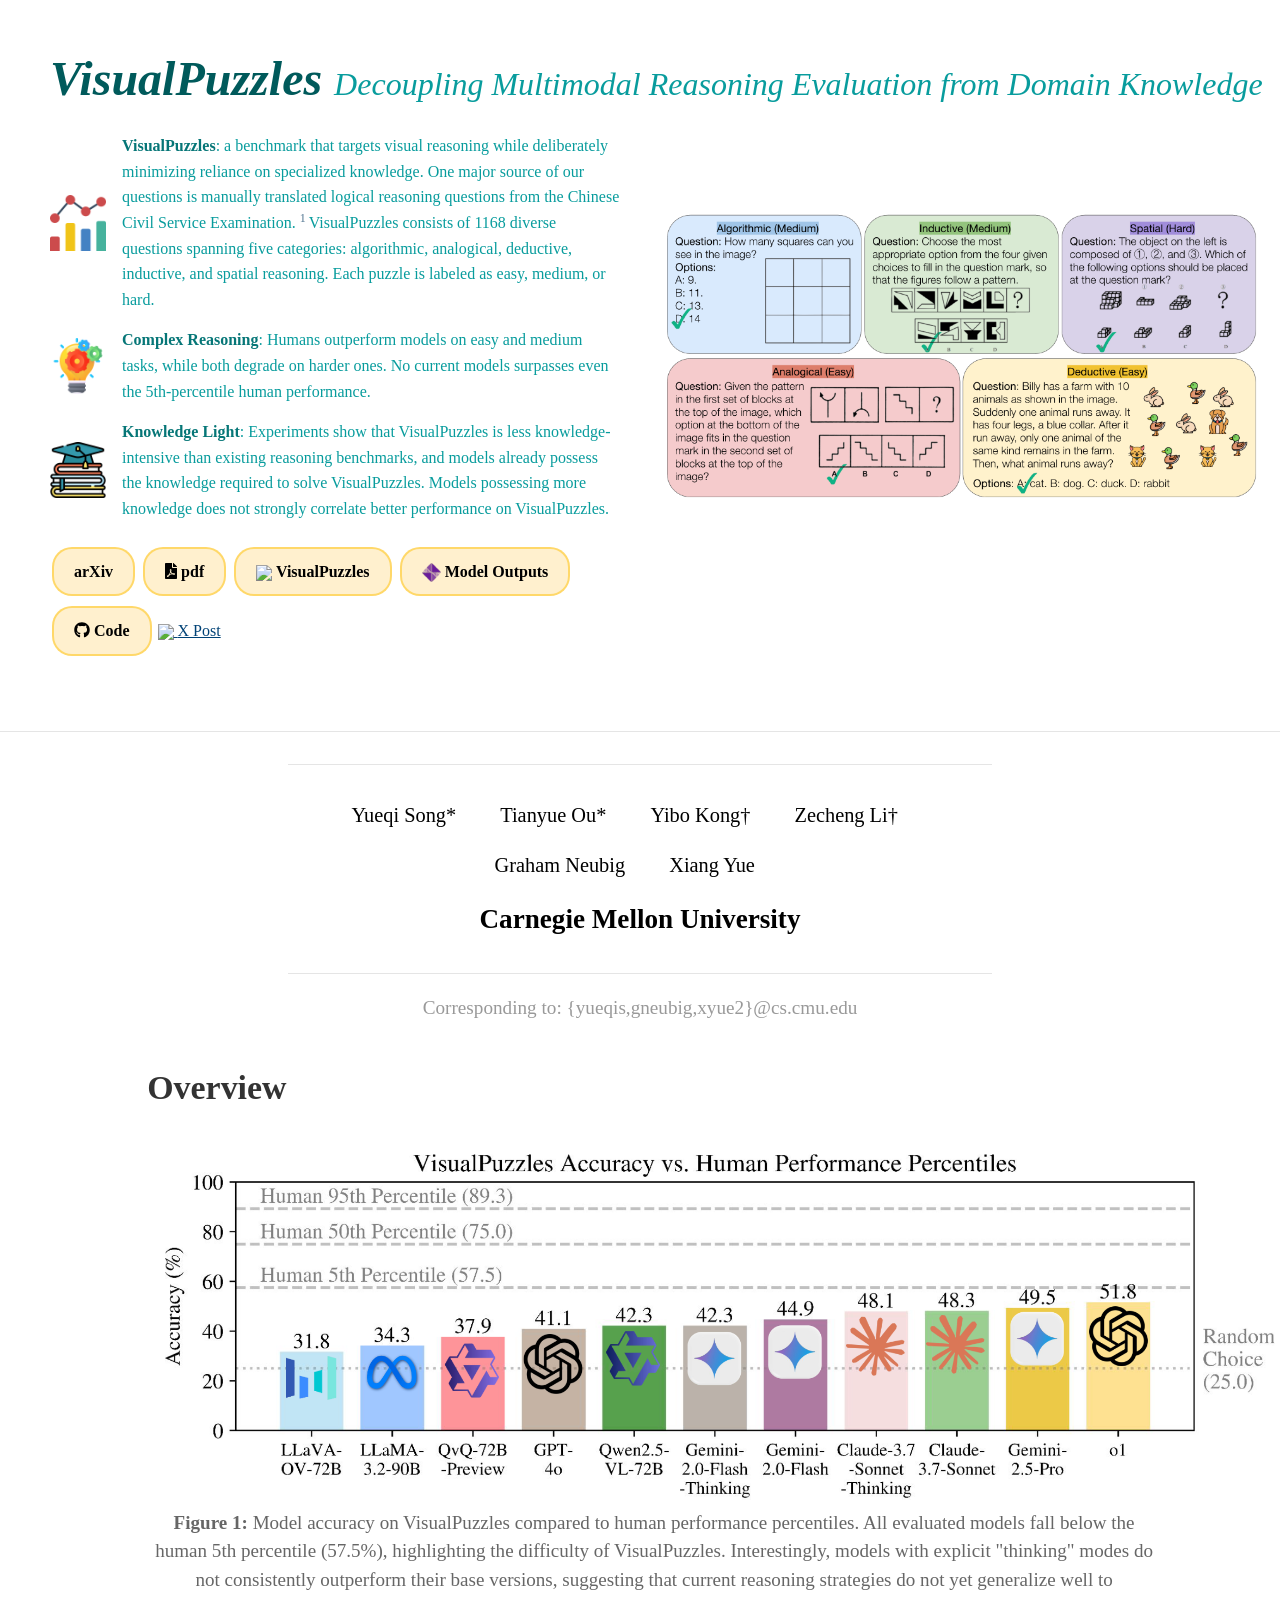
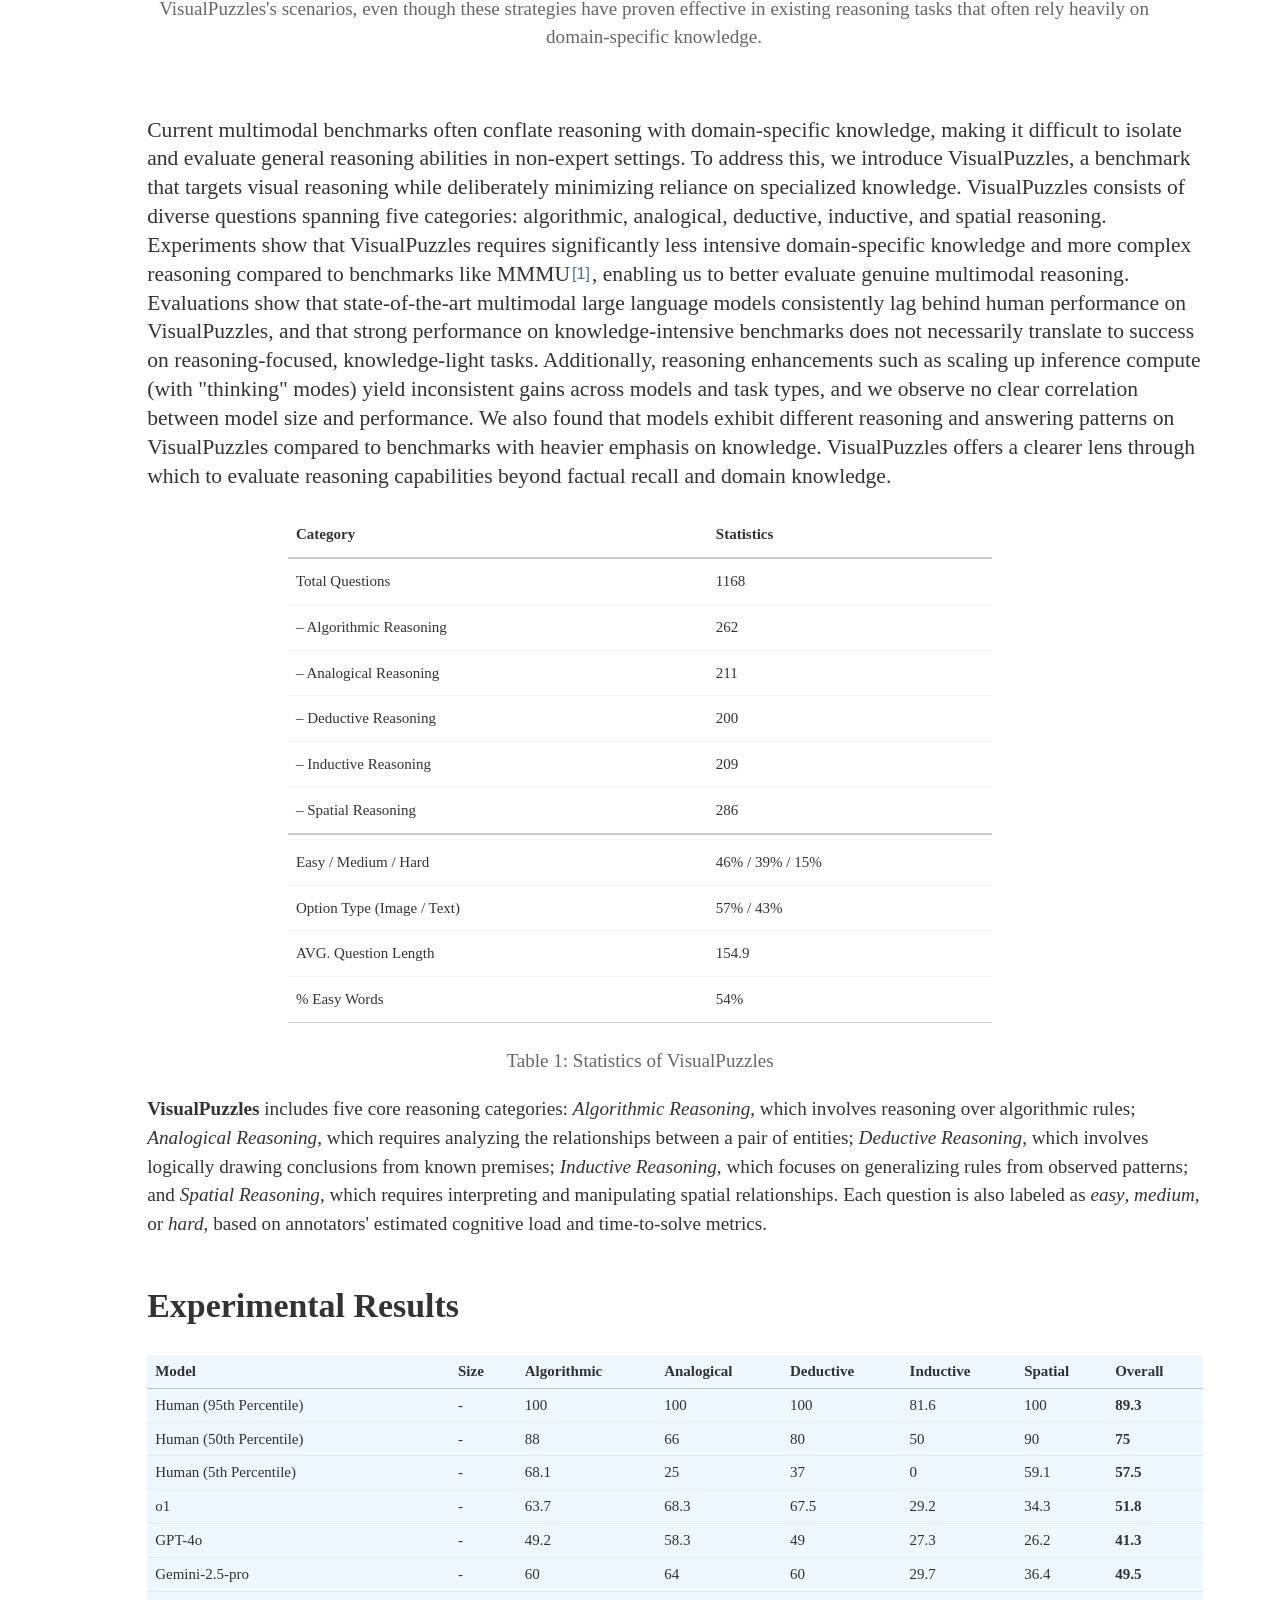
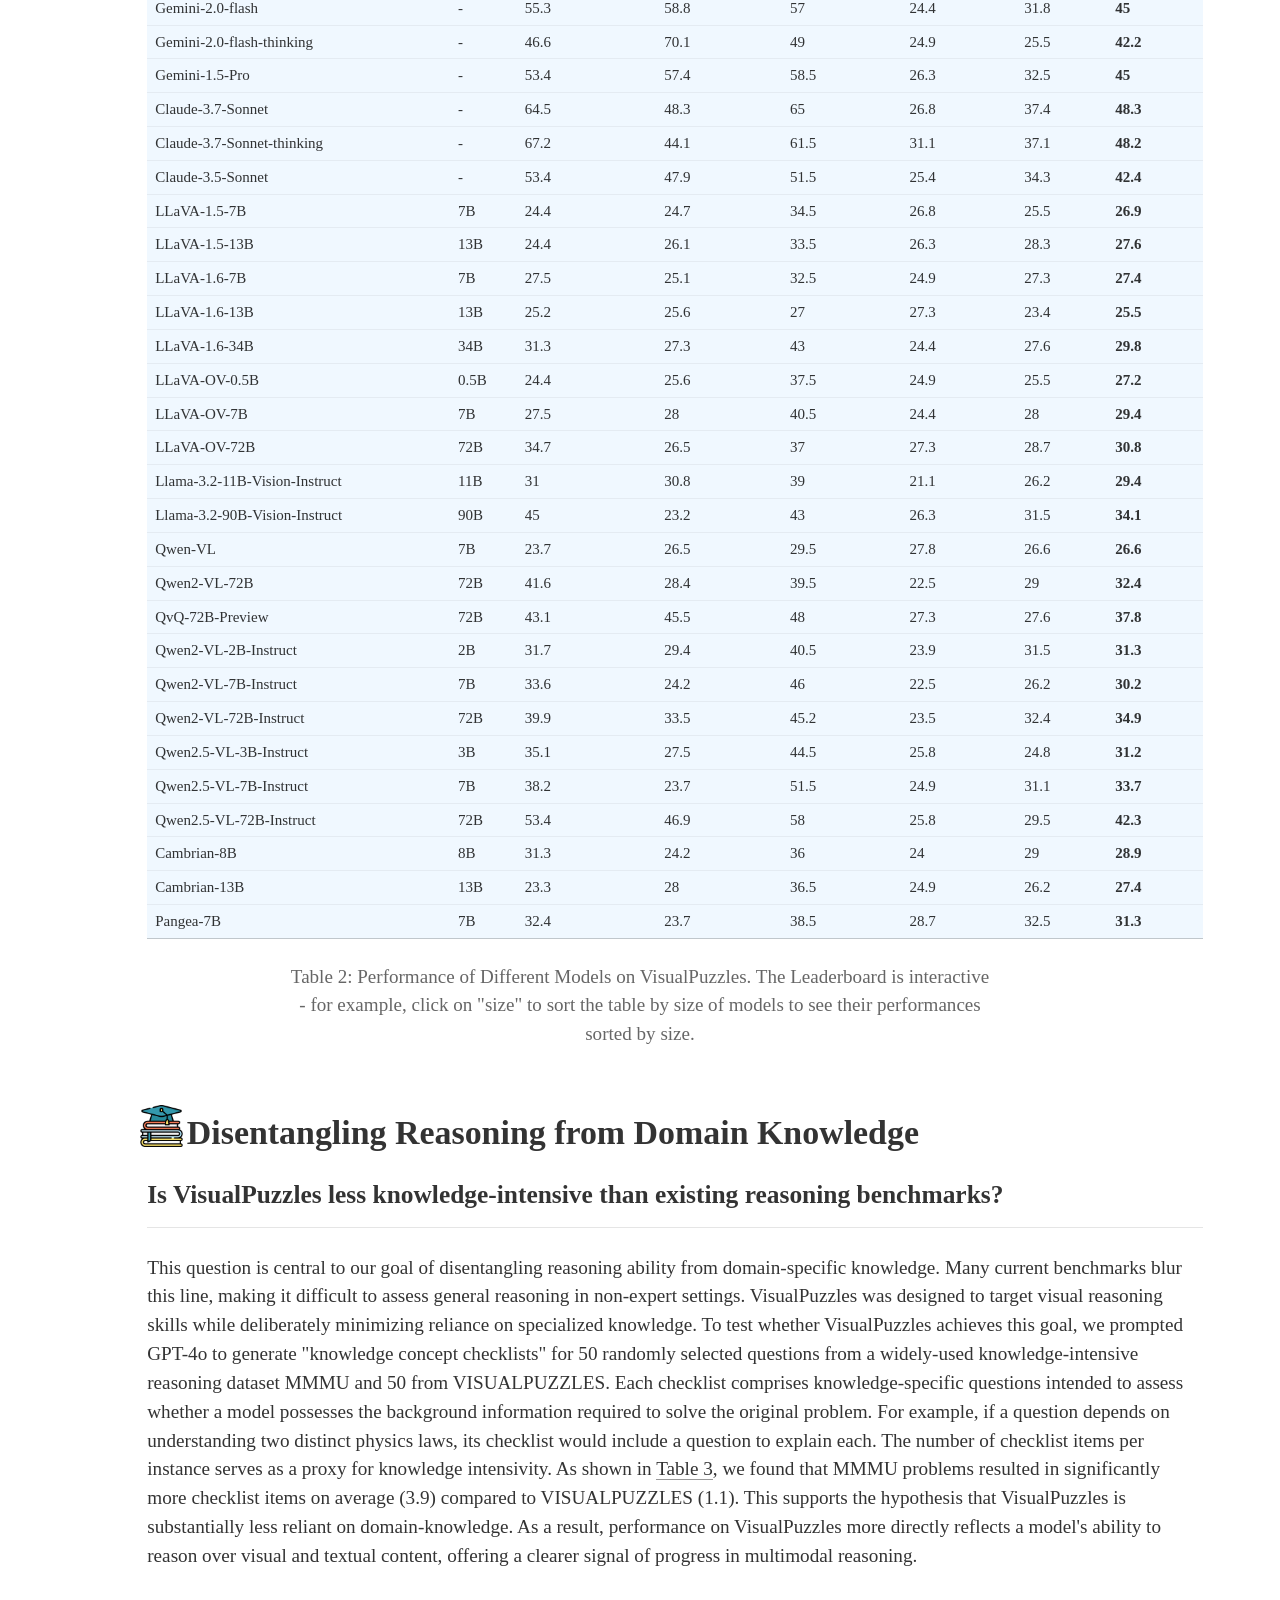
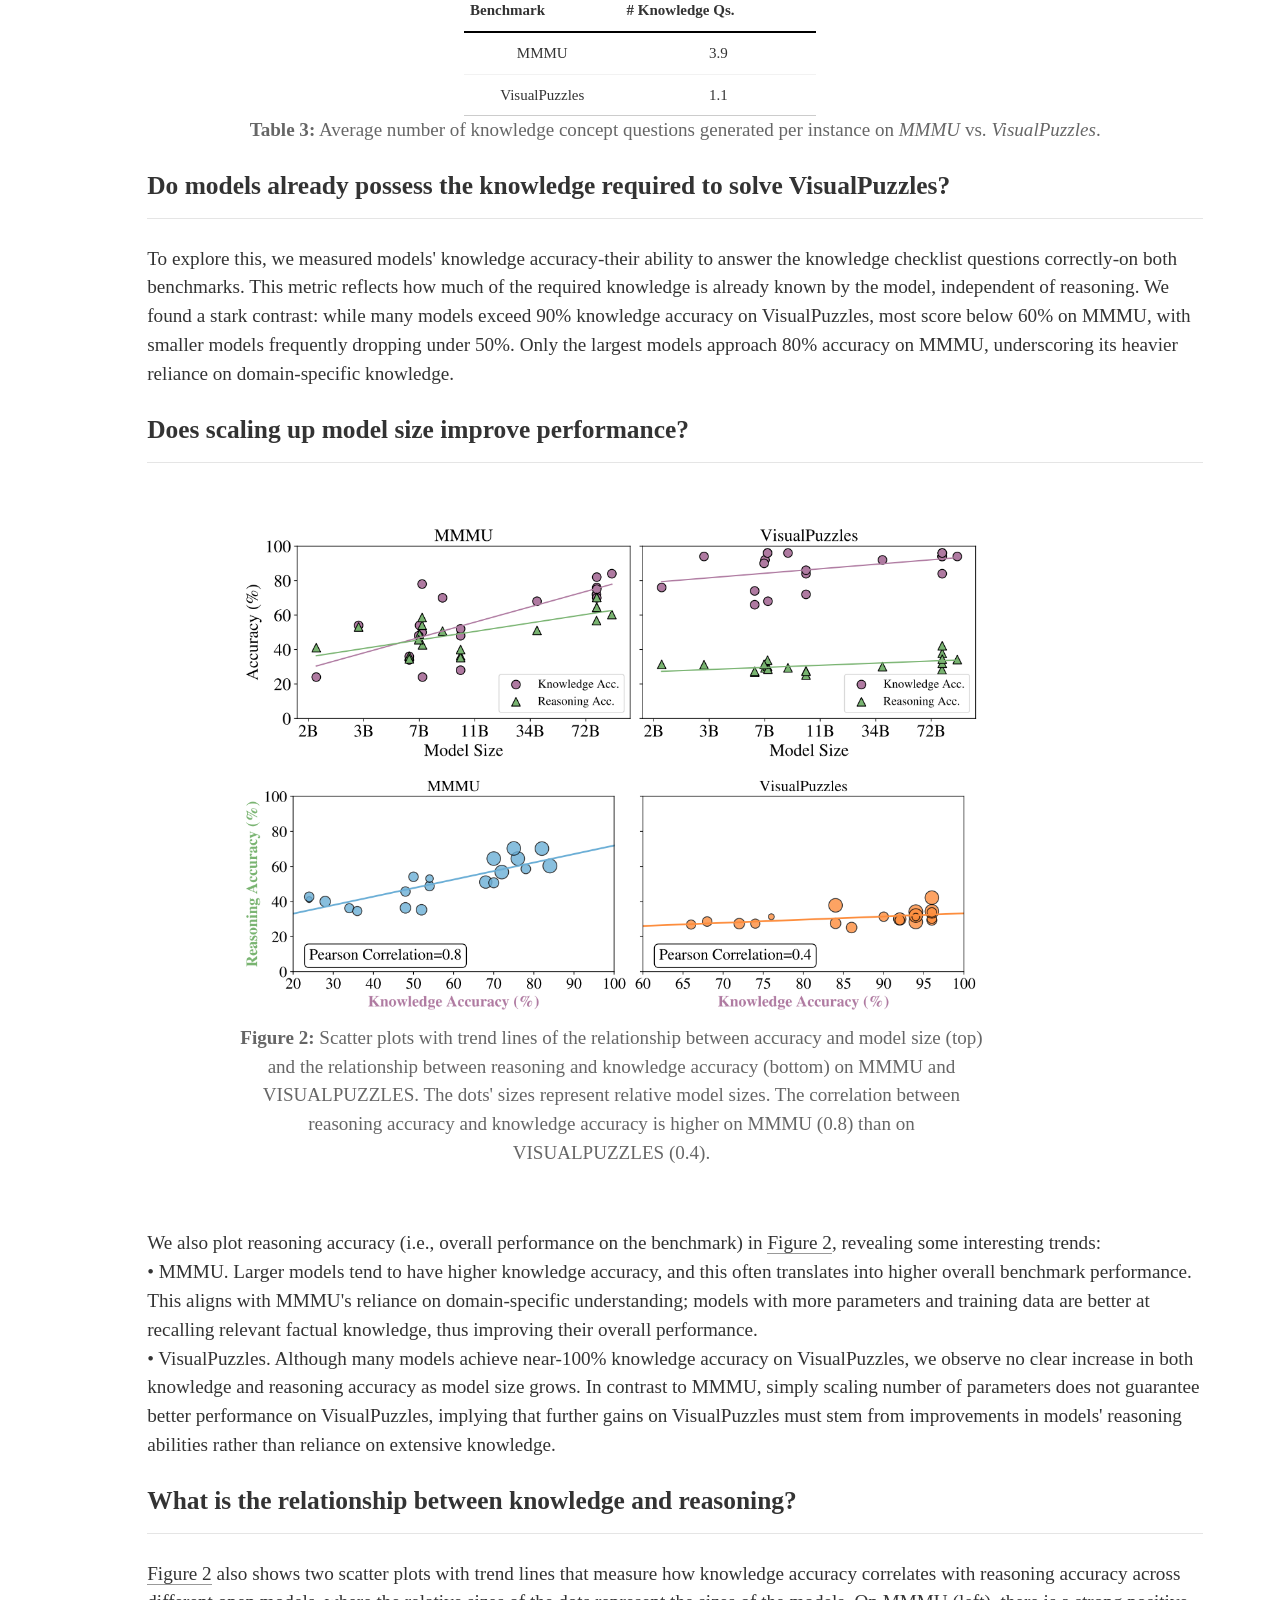
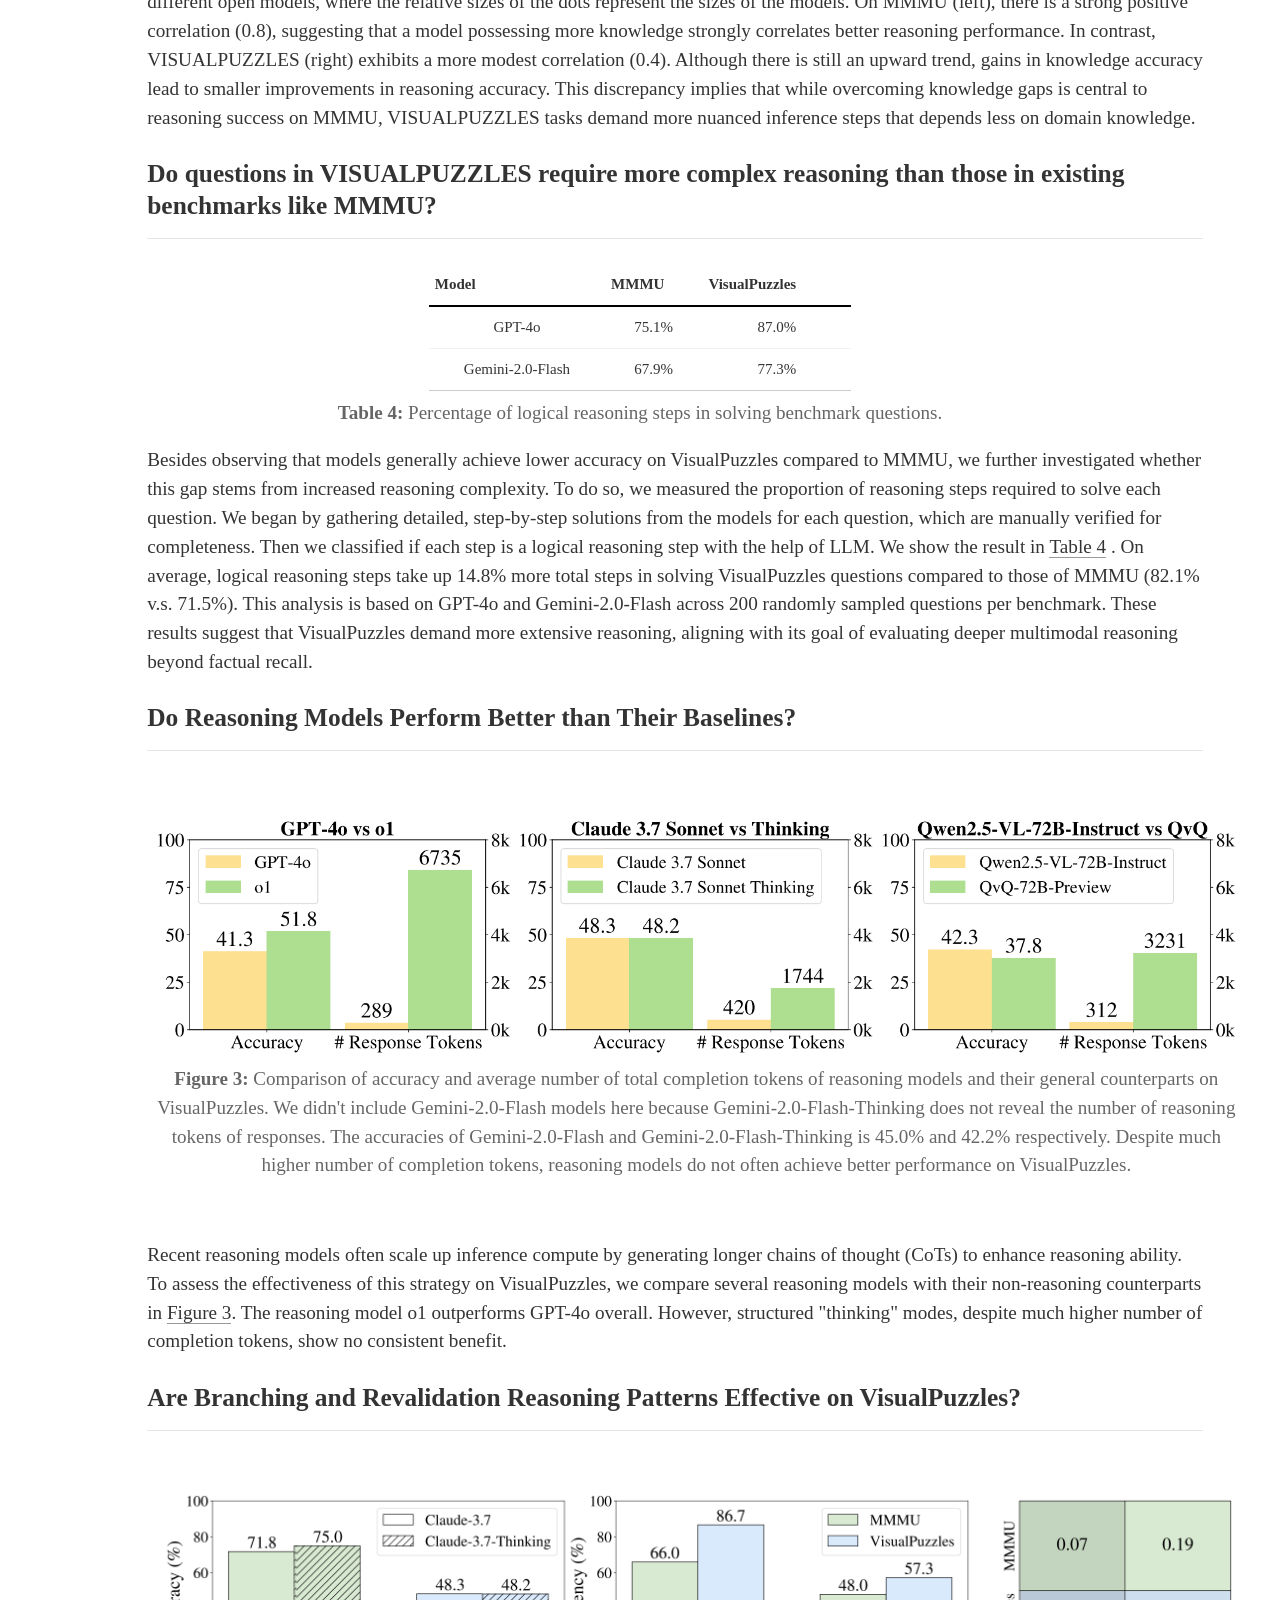
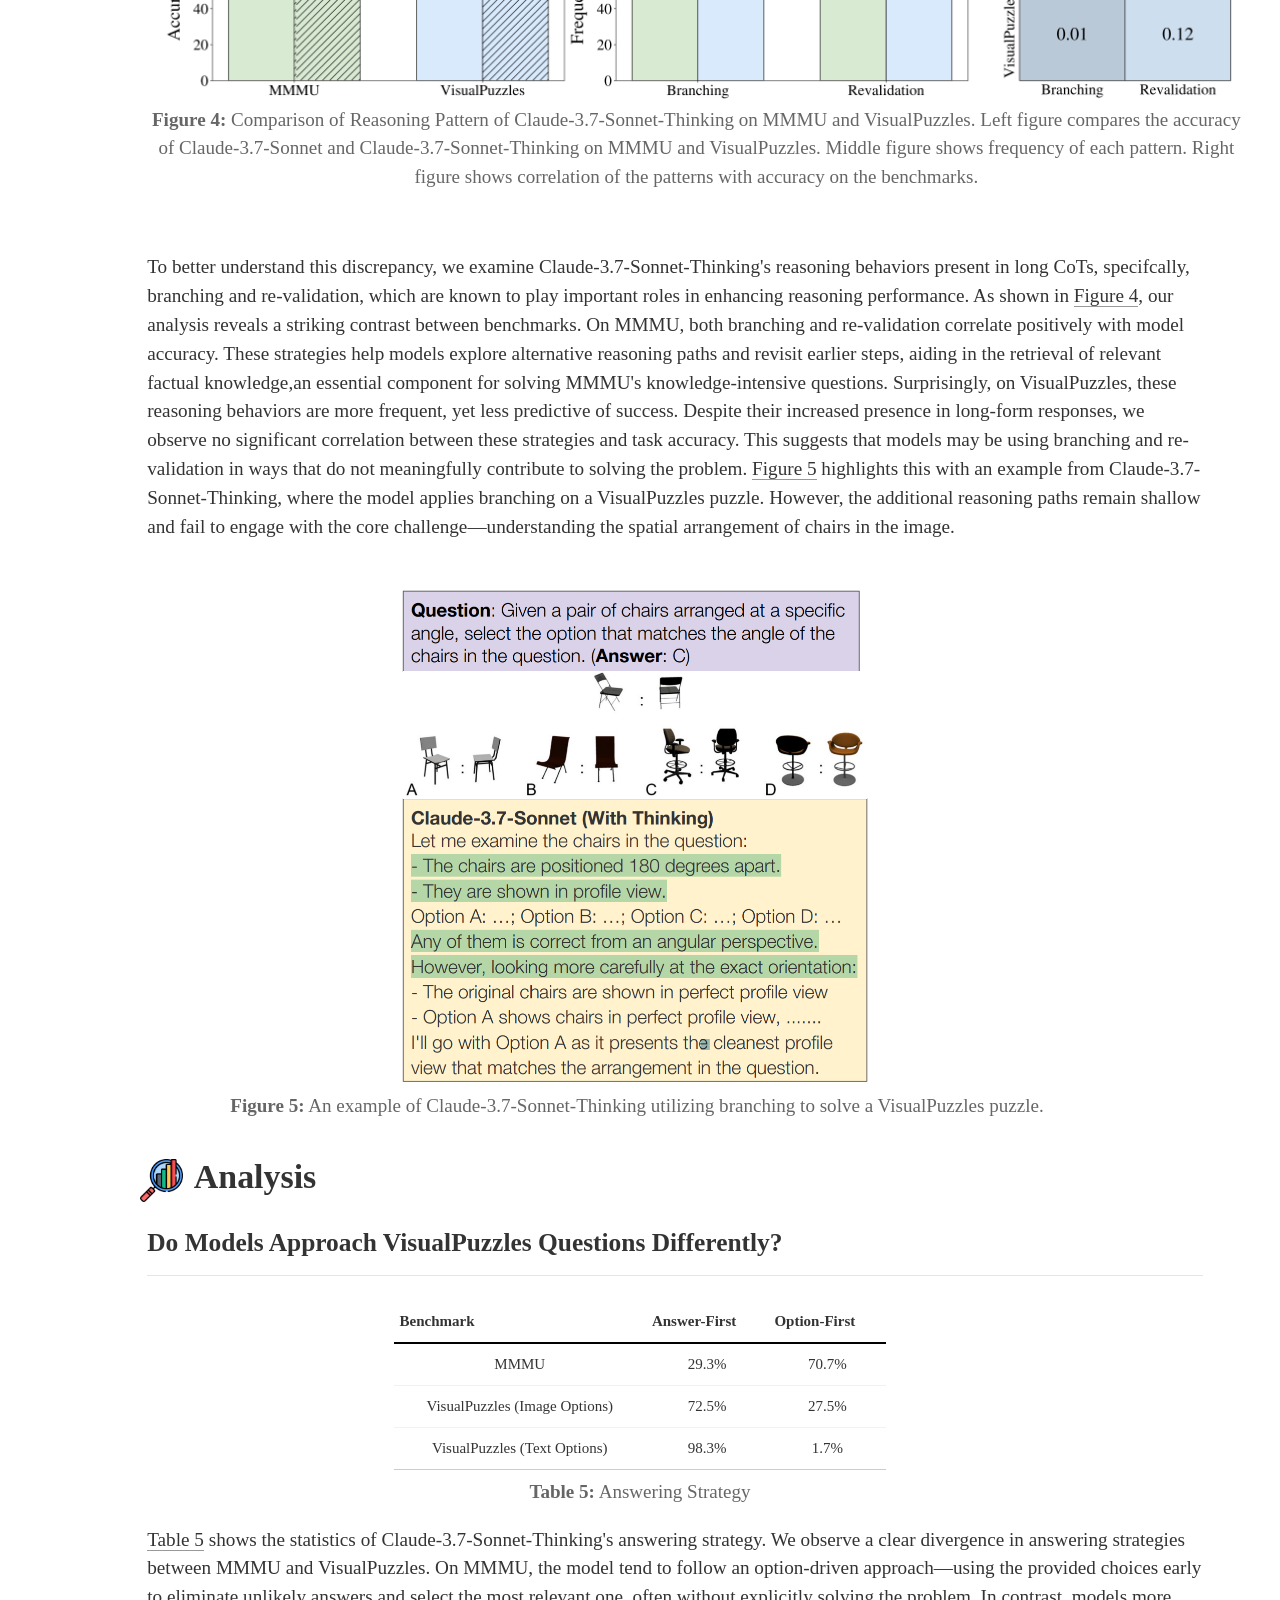
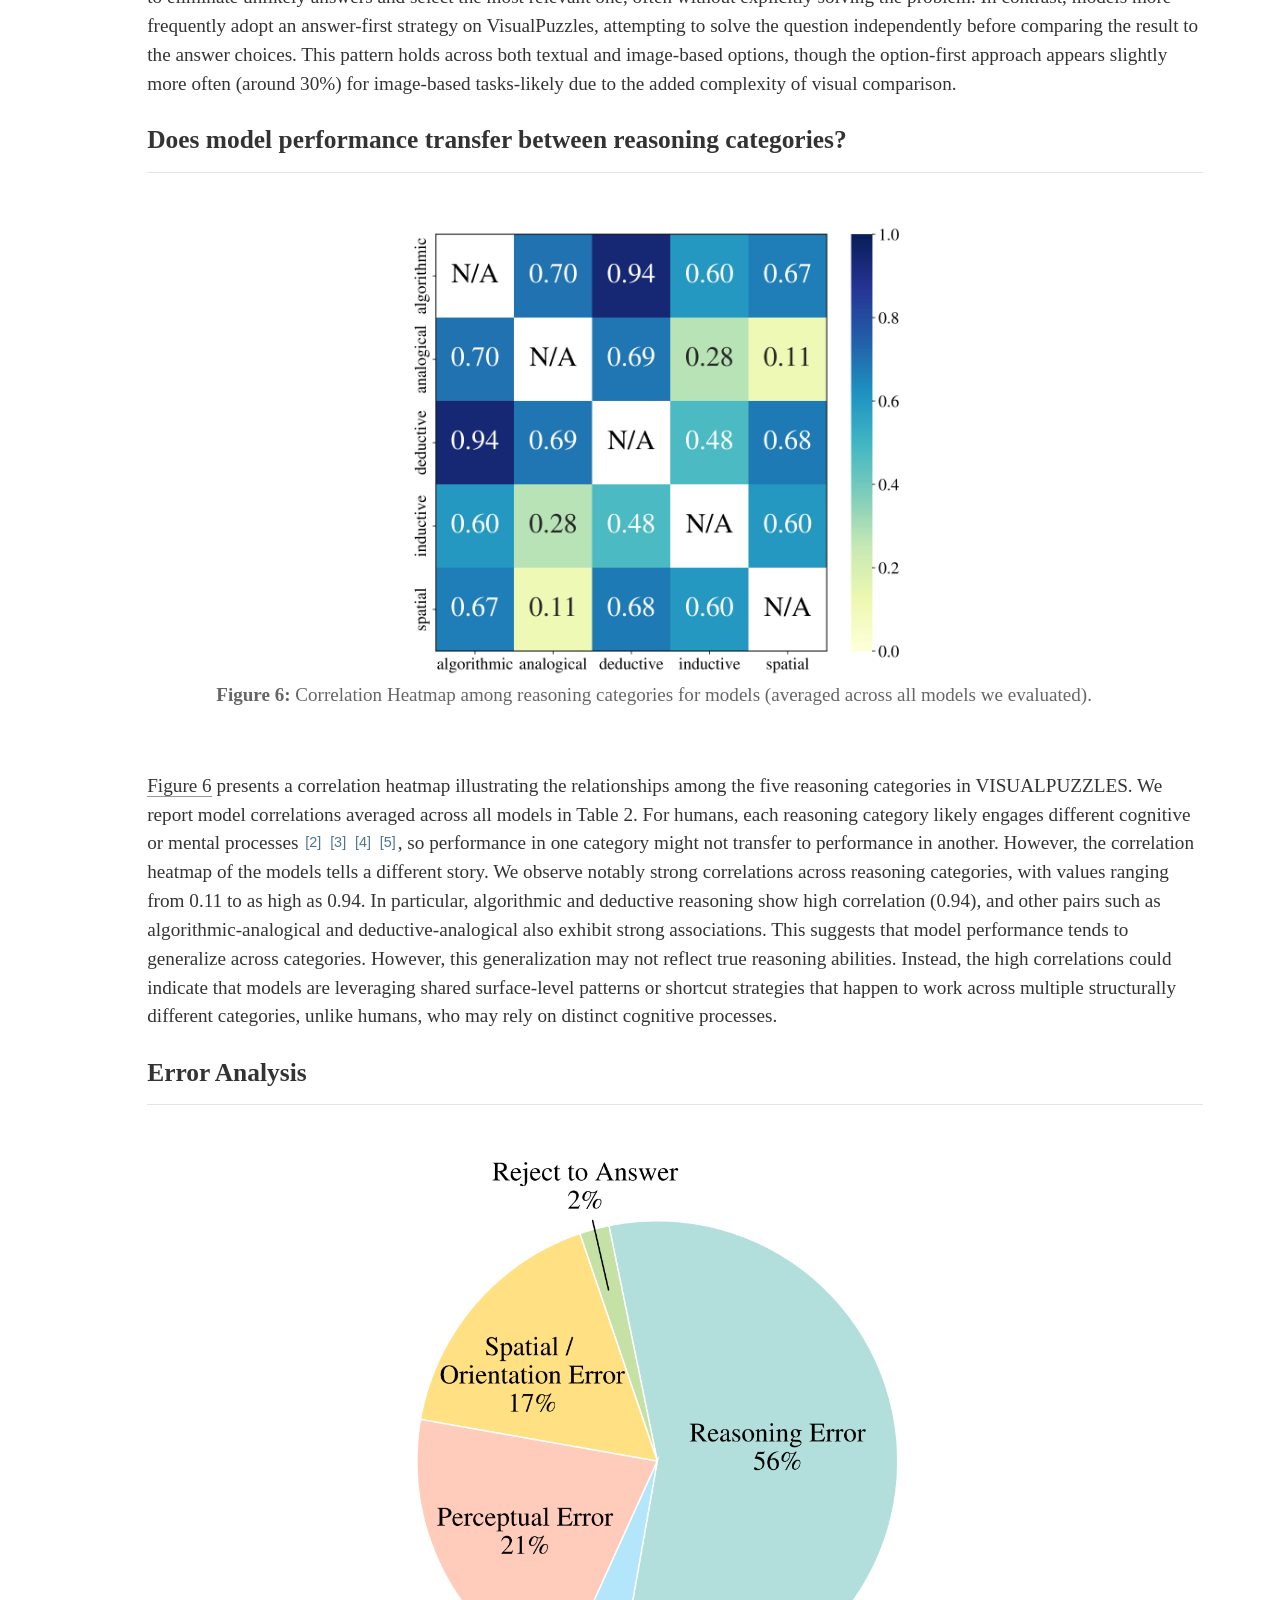
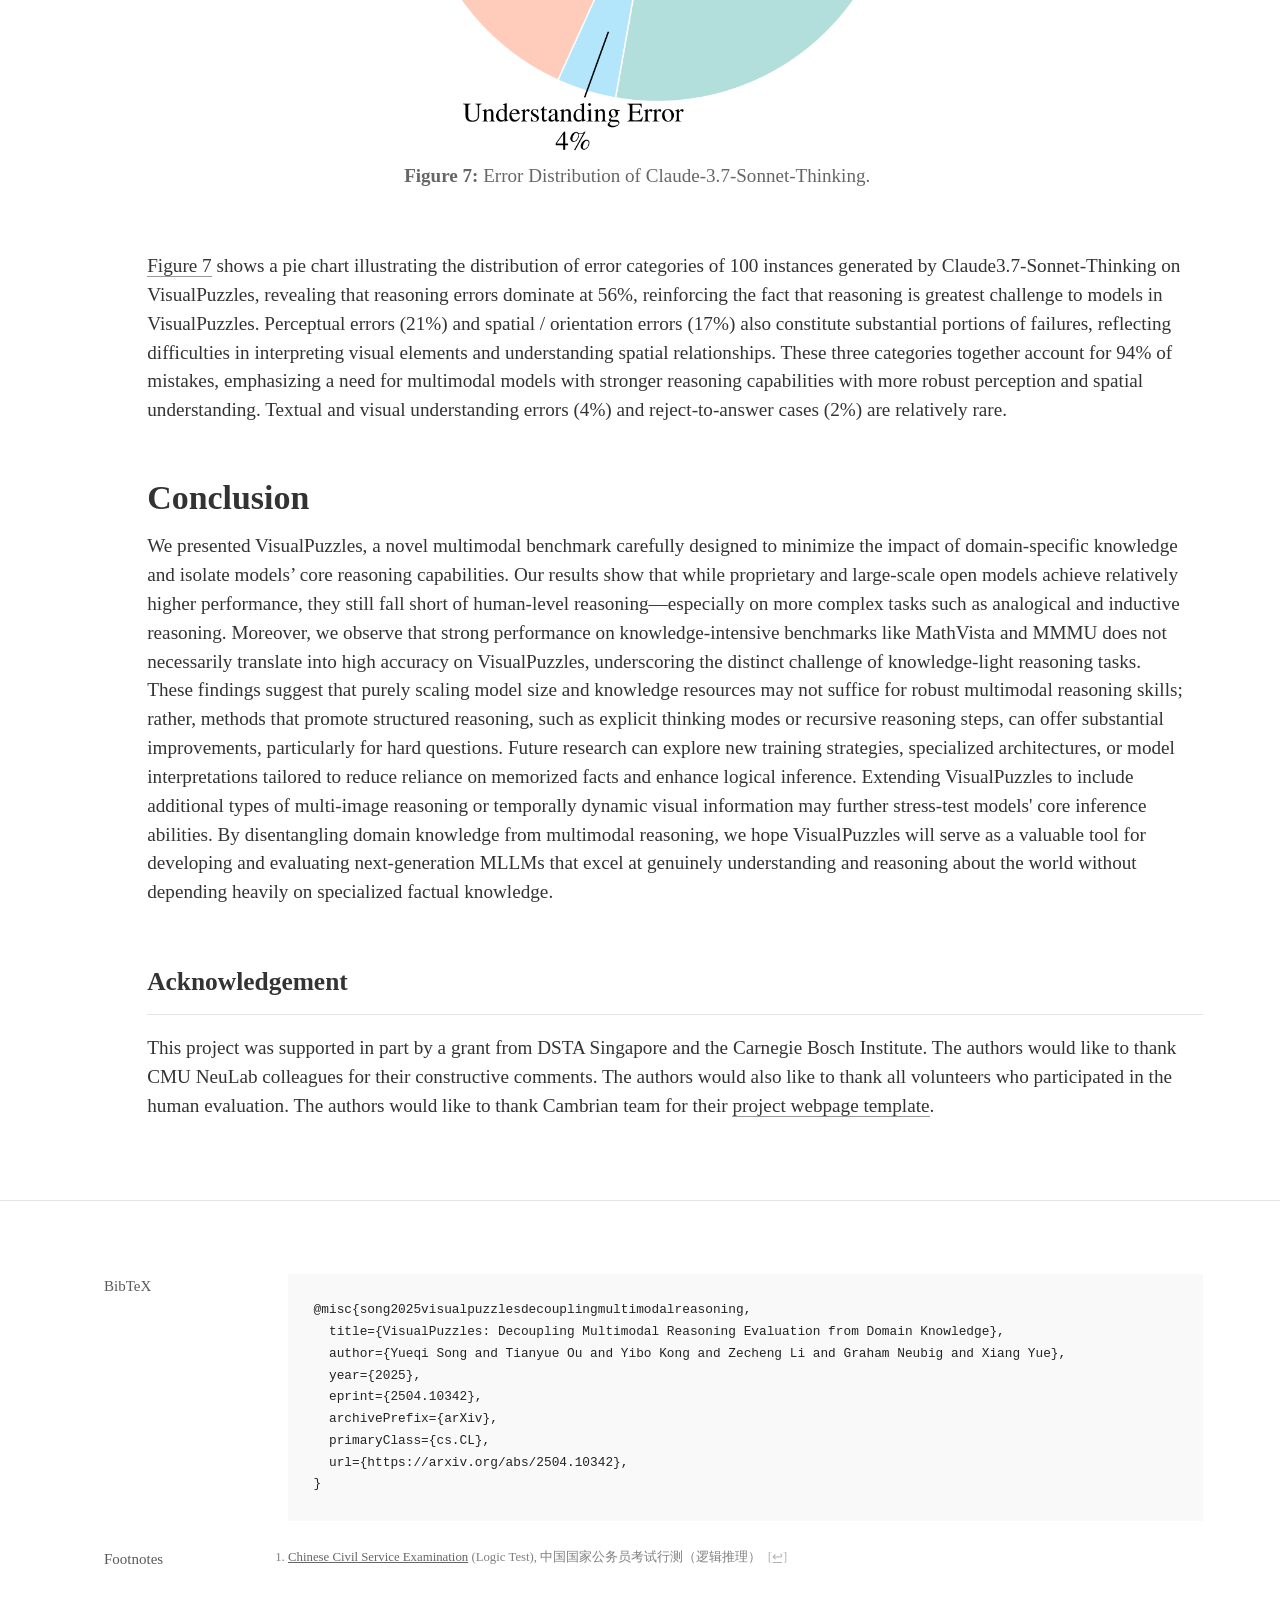
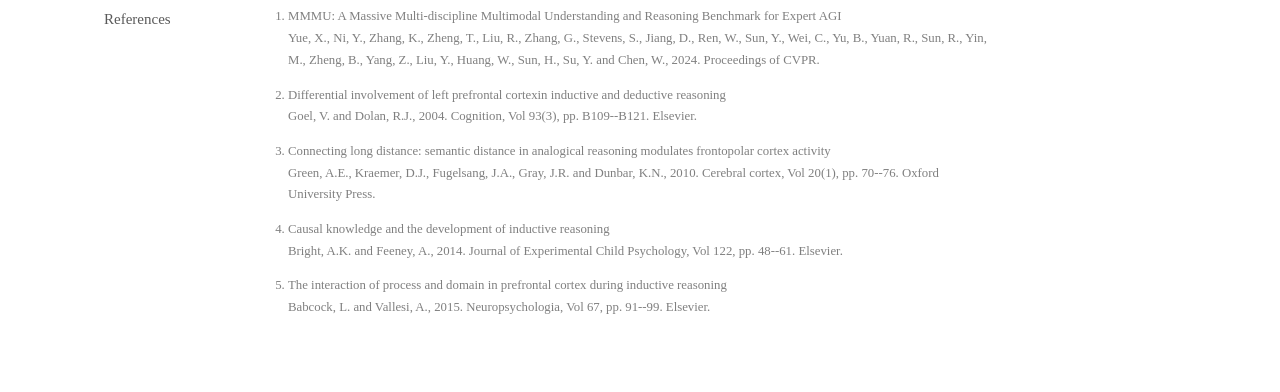
==== index.html @ ec0fabbf "Update index.html" ====
<!doctype html>
<html lang="en">
    <head>
        <title>VisualPuzzles: Decoupling Multimodal Reasoning Evaluation from Domain Knowledge</title>
        <link rel="icon" type="image/x-icon" href="./static/img/puzzle.png">

        <meta charset="utf-8">
        <meta name="viewport" content="width=device-width, initial-scale=1">

        <!-- Open Graph -->
        <meta property="og:url" content="https://neulab.github.io/VisualPuzzles/" />
        <meta property="og:image" content="https://neulab.github.io/VisualPuzzles/static/img/puzzle.png" />
        <meta property="og:title" content="VisualPuzzles: Decoupling Multimodal Reasoning Evaluation from Domain Knowledge" />
        <meta property="og:description" content="VisualPuzzles: Decoupling Multimodal Reasoning Evaluation from Domain Knowledge" />
        
        <!-- Twitter -->
        <meta name="twitter:url" content="" />
        <meta name="twitter:card" content="summary_large_image" />
        <meta name="twitter:image" content="https://neulab.github.io/VisualPuzzles/static/img/puzzle.png" />
        <meta name="twitter:title" content="VisualPuzzles: Decoupling Multimodal Reasoning Evaluation from Domain Knowledge" />
        <meta name="twitter:description" content="We propose a new benchmark VisualPuzzles to decouple multimodal reasoning evaluation from domain-specific knowledge." />
       
        <script src="./static/js/distill_template.v2.js"></script>
        <script src="https://polyfill.io/v3/polyfill.min.js?features=es6"></script>
        <script id="MathJax-script" async src="https://cdn.jsdelivr.net/npm/mathjax@3/es5/tex-mml-chtml.js"></script>

        <script src="https://d3js.org/d3.v5.min.js"></script>
        <script src="https://d3js.org/d3-collection.v1.min.js"></script>
        <script src="https://rawgit.com/nstrayer/slid3r/master/dist/slid3r.js"></script>
        <script src="./static/js/index.js"></script>

        <script defer="" src="./static/js/hider.js"></script>
        <script src="./static/js/image_interact.js"></script>
        <script src="./static/js/switch_videos.js"></script>

        <link rel="stylesheet" href="./static/css/style.css">
        <link rel="stylesheet" href="./static/css/fontawesome.all.min.css">
        <link rel="stylesheet" href="https://cdn.jsdelivr.net/gh/jpswalsh/academicons@1/css/academicons.min.css">
        
        <link rel="stylesheet" href="https://cdn.jsdelivr.net/npm/katex@0.10.2/dist/katex.min.css" integrity="sha384-yFRtMMDnQtDRO8rLpMIKrtPCD5jdktao2TV19YiZYWMDkUR5GQZR/NOVTdquEx1j" crossorigin="anonymous">
        <script defer src="https://cdn.jsdelivr.net/npm/katex@0.10.2/dist/katex.min.js" integrity="sha384-9Nhn55MVVN0/4OFx7EE5kpFBPsEMZxKTCnA+4fqDmg12eCTqGi6+BB2LjY8brQxJ" crossorigin="anonymous"></script>
        <script defer src="https://cdn.jsdelivr.net/npm/katex@0.10.2/dist/contrib/auto-render.min.js" integrity="sha384-kWPLUVMOks5AQFrykwIup5lo0m3iMkkHrD0uJ4H5cjeGihAutqP0yW0J6dpFiVkI" crossorigin="anonymous"
            onload="renderMathInElement(document.body);"></script>
        <script defer src="./static/js/fontawesome.all.min.js"></script>


        <!-- medium zoom https://github.com/francoischalifour/medium-zoom -->
        <script src="https://cdn.jsdelivr.net/npm/jquery@3.7.1/dist/jquery.min.js"></script>  <!-- jquery -->
        <script defer src="./static/js/medium-zoom.min.js"></script>
        <script defer src="./static/js/zoom.js"></script>
    </head>
    <body>
        <div class="header-wrapper">
            <div class="header-container" id="header-container">
                <div class="header-content">
                    <div style="display: flex; align-items: center; gap: 0.75em; flex-wrap: nowrap;">
                        <!-- <img src="./static/img/puzzle.png" alt="icon" style="height: 3.9em; width: auto"> -->
                        <div style="white-space: nowrap;">
                            <h1 style="display: inline; font-size: 3em; font-style: italic; margin: 0;">
                                VisualPuzzles
                              </h1>
                              <span style="font-size: 2em; font-style: italic; font-weight: normal;">
                                Decoupling Multimodal Reasoning Evaluation from Domain Knowledge
                              </span>
                        </div>
                      </div><br>
                        <div class="icon-container">
                            <div class="icon-item">
                                <img src="./static/img/benchmark.png" style="height: 3.5em; width: auto" alt="benchmark Icon">
                                <div><strong>VisualPuzzles</strong>: a benchmark that targets visual reasoning while deliberately minimizing reliance on specialized knowledge. 
                                    One major source of our questions is manually translated logical reasoning questions from the Chinese Civil Service Examination.<d-footnote><a href="https://en.wikipedia.org/wiki/Civil_service_of_the_People%27s_Republic_of_China#Examinations" target="_blank">Chinese Civil Service Examination</a> (Logic Test), 中国国家公务员考试行测（逻辑推理）</d-footnote> 
                                    VisualPuzzles consists of 1168 diverse questions spanning five categories: algorithmic, analogical, deductive, inductive, and spatial reasoning. 
                                    Each puzzle is labeled as easy, medium, or hard.
                                </div>
                            </div>
                            <div class="icon-item">
                                <img src="./static/img/thinking.png" style="height: 3.5em; width: auto" alt="reasoning Icon">
                                <div><strong>Complex Reasoning</strong>: 
                                    Humans outperform models on easy and medium tasks, while both degrade on harder ones. 
                                    No current models surpasses even the 5th-percentile human performance.
                                </div>
                            </div>
                            <div class="icon-item">
                                <img src="./static/img/knowledge.png" style="height: 3.5em; width: auto" alt="knowledge Icon">
                                <div><strong>Knowledge Light</strong>: Experiments show that VisualPuzzles is less knowledge-intensive than existing reasoning benchmarks, and models already possess the knowledge required to solve VisualPuzzles. 
                                    Models possessing more knowledge does not strongly correlate better performance on VisualPuzzles.</div>
                            </div>
                            
                        </div>

                    <div class="button-container">
                        <!-- replace arxiv -->
                        <a href="https://arxiv.org/abs/2504.10342" class="button paper-link" target="_blank">
                            <span class="icon is-small">
                                <i class="ai ai-arxiv"></i>
                            </span>
                            arXiv
                        </a>
                        <!-- replace pdf -->
                        <a href="https://arxiv.org/pdf/2504.10342" class="button paper-link" target="_blank">
                            <span class="icon is-small">
                                <i class="fas fa-file-pdf"></i>
                            </span>
                            <span>pdf</span>
                        </a>
                        <!-- replace image -->
                        <a href="https://huggingface.co/datasets/neulab/VisualPuzzles" class="button" target="_blank">
                            <span class="icon is-small">
                                <img src="https://huggingface.co/front/assets/huggingface_logo-noborder.svg"
                                     style="height: 1.2em; width: auto;">
                            </span>
                            <span>VisualPuzzles</span>
                        </a>
                        <a href="https://hub.zenoml.com/project/2e727b03-a677-451a-b714-f2c07ad2b49f/VisualPuzzles" class="button" target="_blank">
                            <span class="icon is-small">
                                <img src="./static/img/icons/zeno.png"
                                     style="height: 1.2em; width: auto;">
                            </span>
                            <span>Model Outputs</span>
                        </a>
                        <a href="https://github.com/neulab/VisualPuzzles" class="button" target="_blank">
                            <span class="icon is-small">
                                <i class="fab fa-github"></i>
                            </span>
                            <span>Code</span>
                        </a>
                        <a href="https://x.com/yueqi_song/status/1912510869491101732">
                             <span class="icon is-small">
                                <img src="./static/img/icons/x.png"
                                     style="height: 1.2em; width: auto;">
                            </span>
                            <span>X Post</span>
                        </a>
                        <!-- <br> -->                      
                    </div>
                </div>
                <div class="header-image">
                    <img draggable="false" src="static/img/examples.png" alt="Teaser Image" class="teaser-image" style="width: 600px; max-width: 1000px; height: auto">
                </div> 
            </div>
        </div>
    <d-article>
        <div class="byline">
            <div class="byline-container">
                <p style="display: flex; flex-wrap: wrap; gap: 0.8em; align-items: center; justify-content: center;">
                    <a href="https://yueqis.github.io/" class="author-link" target="_blank">Yueqi Song*</a> &emsp;
                    <a href="https://oootttyyy.github.io/" class="author-link" target="_blank">Tianyue Ou*</a> &emsp;
                    <a href="https://www.linkedin.com/in/yibo-kong-48b420235/" class="author-link" target="_blank">Yibo Kong†</a> &emsp;
                    <a href="https://www.linkedin.com/in/zecheng-li-664536213/" class="author-link" target="_blank">Zecheng Li†</a> &emsp;
                    <a href="https://www.phontron.com/" class="author-link" target="_blank">Graham Neubig</a> &emsp;
                    <a href="https://xiangyue9607.github.io/" class="author-link" target="_blank">Xiang Yue</a> &emsp;
                    <p></p>
                    <a href="https://www.cs.cmu.edu/" class="affiliation-link" id="affiliation" target="_blank">Carnegie Mellon University</a>
                </p>
            </div>
        </div>
        <p style="text-align: center;">
            <span class="author-note">Corresponding to: {yueqis,gneubig,xyue2}@cs.cmu.edu</span>
        </p>
        <div id='Overview' class="overview-block">
            <h1 class="text">Overview</h1>
        <d-figure id="fig:human_performance" style="display: flex; justify-content: center; margin-top: -5%;">
            <figure>
                <img data-zoomable="" draggable="false" src="static/img/human_performance.png" alt="human_performance" style="width: 134%" class="center">
                <figcaption style="width: 120%" >
                    <strong>Figure 1:</strong> Model accuracy on VisualPuzzles compared to human performance percentiles. 
                    All evaluated models fall below the human 5th percentile (57.5%), highlighting the difficulty of VisualPuzzles. 
                    Interestingly, models with explicit "thinking" modes do not consistently outperform their base versions, suggesting that current reasoning strategies do not yet generalize well to VisualPuzzles's scenarios, even though these strategies have proven effective in existing reasoning tasks that often rely heavily on domain-specific knowledge.
                </figcaption>
            </figure>
        </d-figure> 
        <p class="text abstract">
           Current multimodal benchmarks often conflate reasoning with domain-specific knowledge, making it difficult to isolate and evaluate general reasoning abilities in non-expert settings. 
           To address this, we introduce VisualPuzzles, a benchmark that targets visual reasoning while deliberately minimizing reliance on specialized knowledge. 
           VisualPuzzles consists of diverse questions spanning five categories: algorithmic, analogical, deductive, inductive, and spatial reasoning. 
           Experiments show that VisualPuzzles requires significantly less intensive domain-specific knowledge and more complex reasoning compared to benchmarks like MMMU<d-cite key="yue2023mmmu"></d-cite>, enabling us to better evaluate genuine multimodal reasoning.
           Evaluations show that state-of-the-art multimodal large language models consistently lag behind human performance on VisualPuzzles, and that strong performance on knowledge-intensive benchmarks does not necessarily translate to success on reasoning-focused, knowledge-light tasks.  
           Additionally, reasoning enhancements such as scaling up inference compute (with "thinking" modes) yield inconsistent gains across models and task types, and we observe no clear correlation between model size and performance. 
           We also found that models exhibit different reasoning and answering patterns on VisualPuzzles compared to benchmarks with heavier emphasis on knowledge. VisualPuzzles offers a clearer lens through which to evaluate reasoning capabilities beyond factual recall and domain knowledge. 
        </p> 
        
        <table id="tab:stats" style="width: 100%; border-collapse: collapse; text-align: left;">
            <thead>
              <tr>
                <th style="border-bottom: 2px solid #ccc; padding: 8px;">Category</th>
                <th style="border-bottom: 2px solid #ccc; padding: 8px;">Statistics</th>
              </tr>
            </thead>
            <tbody>
              <tr><td style="padding: 8px;">Total Questions</td><td style="padding: 8px;">1168</td></tr>
              <tr><td style="padding: 8px;">– Algorithmic Reasoning</td><td style="padding: 8px;">262</td></tr>
              <tr><td style="padding: 8px;">– Analogical Reasoning</td><td style="padding: 8px;">211</td></tr>
              <tr><td style="padding: 8px;">– Deductive Reasoning</td><td style="padding: 8px;">200</td></tr>
              <tr><td style="padding: 8px;">– Inductive Reasoning</td><td style="padding: 8px;">209</td></tr>
              <tr><td style="padding: 8px;">– Spatial Reasoning</td><td style="padding: 8px;">286</td></tr>
              <tr><td colspan="2" style="border-top: 2px solid #ccc;"></td></tr>
              <tr><td style="padding: 8px;">Easy / Medium / Hard</td><td style="padding: 8px;">46% / 39% / 15%</td></tr>
              <tr><td style="padding: 8px;">Option Type (Image / Text)</td><td style="padding: 8px;">57% / 43%</td></tr>
              <tr><td style="padding: 8px;">AVG. Question Length</td><td style="padding: 8px;">154.9</td></tr>
              <tr><td style="padding: 8px;">% Easy Words</td><td style="padding: 8px;">54%</td></tr>
            </tbody>
        </table> 
        <figcaption style="text-align: center; width: 100%;">
            Table 1: Statistics of VisualPuzzles
        </figcaption>
        <p class="text">
            <strong>VisualPuzzles</strong> includes five core reasoning categories: 
            <em>Algorithmic Reasoning</em>, which involves reasoning over algorithmic rules; 
            <em>Analogical Reasoning</em>, which requires analyzing the relationships between a pair of entities; 
            <em>Deductive Reasoning</em>, which involves logically drawing conclusions from known premises; 
            <em>Inductive Reasoning</em>, which focuses on generalizing rules from observed patterns; and 
            <em>Spatial Reasoning</em>, which requires interpreting and manipulating spatial relationships. 
            Each question is also labeled as <em>easy</em>, <em>medium</em>, or <em>hard</em>, based on annotators' estimated cognitive load and time-to-solve metrics.
        </p>
        </div>
        <div id='Experiments' class="experiment-block">
            <h1 class="text">Experimental Results</h1>
        <table id="cog-table" class="table is-striped is-hoverable" style="width: 150%; margin-left: -20%; margin-right: -20%; background-color: #F0F8FF;">
            <thead>
                <tr>
                <th>Model</th>
                <th>Size</th>
                <th>Algorithmic</th>
                <th>Analogical</th>
                <th>Deductive</th>
                <th>Inductive</th>
                <th>Spatial</th>
                <th>Overall</th>
                </tr>
            </thead>
        <tbody></tbody>
        </table>
        <figcaption style="text-align: center; width: 100%; margin-bottom: 10%;">
            Table 2: Performance of Different Models on VisualPuzzles. The Leaderboard is interactive - for example, click on "size" to sort the table by size of models to see their performances sorted by size.
        </figcaption>

        </div>

        <div id='Knowledge' class="knowledge-block">
            
            <img src="./static/img/knowledge.png" style="margin-top: -4%; height: 2.5em; width: auto; margin-left: -21%;" alt="knowledge Icon">
            <h1 style="display: inline; margin-bottom: 50%; margin-left: 0%; margin-right: -100%;" class="text"> Disentangling Reasoning from Domain Knowledge</h1>
            <h2 class="text">Is VisualPuzzles less knowledge-intensive than existing reasoning benchmarks?</h2>
            <p class="text">This question is central to our goal of disentangling reasoning ability from domain-specific knowledge. 
                Many current benchmarks blur this line, making it difficult to assess general reasoning in non-expert settings. 
                VisualPuzzles was designed to target visual reasoning skills while deliberately minimizing reliance on specialized knowledge.
                To test whether VisualPuzzles achieves this goal, we prompted GPT-4o to generate "knowledge concept checklists" for 50 randomly selected questions from a widely-used knowledge-intensive reasoning dataset MMMU and 50 from VISUALPUZZLES. 
                Each checklist comprises knowledge-specific questions intended to assess whether a model possesses the background information required to solve the original problem. For example, if a question depends on understanding two distinct physics laws, its checklist would include a question to explain each. 
                The number of checklist items per instance serves as a proxy for knowledge intensivity.
                As shown in <a href="#tab:knowledge">Table 3</a>, we found that MMMU problems resulted in significantly more checklist items on average (3.9) compared to VISUALPUZZLES (1.1). 
                This supports the hypothesis that VisualPuzzles is substantially less reliant on domain-knowledge. As a result, performance on VisualPuzzles more directly reflects a model's ability to reason over visual and textual content, offering a clearer signal of progress in multimodal reasoning. 
            </p>
            <table id="tab:knowledge" style="border-collapse: collapse; width: 50%; text-align: center; margin: auto;">
                <thead>
                  <tr>
                    <th style="border-bottom: 2px solid black; padding: 6px;">Benchmark</th>
                    <th style="border-bottom: 2px solid black; padding: 6px;"># Knowledge Qs.</th>
                  </tr>
                </thead>
                <tbody>
                  <tr>
                    <td style="padding: 6px;">MMMU</td>
                    <td style="padding: 6px;">3.9</td>
                  </tr>
                  <tr>
                    <td style="padding: 6px;">VisualPuzzles</td>
                    <td style="padding: 6px;">1.1</td>
                  </tr>
                </tbody>
            </table>
            <figcaption style="text-align: center; margin-top: -0%; margin-left: -20%; width: 150%">
                <strong>Table 3:</strong> Average number of knowledge concept questions generated per instance on <em>MMMU</em> vs. <em>VisualPuzzles</em>.
            </figcaption>
            <h2 class="text">Do models already possess the knowledge required to solve VisualPuzzles?</h2>
            <p class="text">To explore this, we measured models' knowledge accuracy-their ability to answer the knowledge checklist questions correctly-on both benchmarks. 
                This metric reflects how much of the required knowledge is already known by the model, independent of reasoning. 
                We found a stark contrast: while many models exceed 90% knowledge accuracy on VisualPuzzles, most score below 60% on MMMU, with smaller models frequently dropping under 50%. 
                Only the largest models approach 80% accuracy on MMMU, underscoring its heavier reliance on domain-specific knowledge.
            </p>
            <h2 class="text">Does scaling up model size improve performance?</h2>
            <d-figure id="fig:size" style="display: flex; justify-content: center; margin-left: 10%;">
                <figure>
                    <img data-zoomable="" draggable="false" src="static/img/benchmarks.png" alt="size" style="width: 100%" class="size">
                    <figcaption style="width: 100%" >
                        <strong>Figure 2:</strong> Scatter plots with trend lines of the relationship between accuracy and model size (top) and the relationship between reasoning and knowledge accuracy (bottom) on MMMU and VISUALPUZZLES. 
                        The dots' sizes represent relative model sizes. The correlation between reasoning accuracy and knowledge accuracy is higher on MMMU (0.8) than on VISUALPUZZLES (0.4).
                    </figcaption>
                </figure>
            </d-figure>
            <p class="text">We also plot reasoning accuracy (i.e., overall performance on the benchmark) in <a href="#fig:size">Figure 2</a>, revealing some interesting trends:<br>
                • MMMU. Larger models tend to have higher knowledge accuracy, and this often translates into higher overall benchmark performance. 
                This aligns with MMMU's reliance on domain-specific understanding; models with more parameters and training data are
                better at recalling relevant factual knowledge, thus improving their overall performance.<br>
                • VisualPuzzles. Although many models achieve near-100% knowledge accuracy on VisualPuzzles, we observe no clear increase in both knowledge and reasoning accuracy as model size grows.
                In contrast to MMMU, simply scaling number of parameters does not guarantee better performance on VisualPuzzles, implying that further gains on VisualPuzzles must stem from improvements in models' reasoning abilities rather than reliance on extensive knowledge.
            </p>
            <h2 class="text">What is the relationship between knowledge and reasoning?</h2>
            <p class="text"> <a href="#fig:size">Figure 2</a> also shows two scatter
                plots with trend lines that measure how knowledge accuracy correlates with reasoning
                accuracy across different open models, where the relative sizes of the dots represent the
                sizes of the models. On MMMU (left), there is a strong positive correlation (0.8), suggesting
                that a model possessing more knowledge strongly correlates better reasoning performance.
                In contrast, VISUALPUZZLES (right) exhibits a more modest correlation (0.4). Although
                there is still an upward trend, gains in knowledge accuracy lead to smaller improvements
                in reasoning accuracy. This discrepancy implies that while overcoming knowledge gaps
                is central to reasoning success on MMMU, VISUALPUZZLES tasks demand more nuanced
                inference steps that depends less on domain knowledge.
            </p>
            <h2 class="text">Do questions in VISUALPUZZLES require more complex reasoning than those in existing benchmarks like MMMU?</h2>
            <table id="tab:steps" style="border-collapse: collapse; width: 60%; text-align: center; margin: auto;">
                <thead>
                  <tr>
                    <th style="border-bottom: 2px solid black; padding: 6px;">Model</th>
                    <th style="border-bottom: 2px solid black; padding: 6px;">MMMU</th>
                    <th style="border-bottom: 2px solid black; padding: 6px;">VisualPuzzles</th>
                  </tr>
                </thead>
                <tbody>
                  <tr>
                    <td style="padding: 6px;">GPT-4o</td>
                    <td style="padding: 6px;">75.1%</td>
                    <td style="padding: 6px;">87.0%</td>
                  </tr>
                  <tr>
                    <td style="padding: 6px;">Gemini-2.0-Flash</td>
                    <td style="padding: 6px;">67.9%</td>
                    <td style="padding: 6px;">77.3%</td>
                  </tr>
                </tbody>
            </table>
            <figcaption style="text-align: center; margin-top: 8px;">
                <strong>Table 4:</strong> Percentage of logical reasoning steps in solving benchmark questions.
            </figcaption>
            <p class="text"> Besides observing that models generally achieve
                lower accuracy on VisualPuzzles compared to
                MMMU, we further investigated whether this gap
                stems from increased reasoning complexity. To
                do so, we measured the proportion of reasoning
                steps required to solve each question. We began
                by gathering detailed, step-by-step solutions from the models for each question, which are
                manually verified for completeness. Then we classified if each step is a logical reasoning
                step with the help of LLM. We show the result in <a href="#tab:steps">Table 4</a> . On average, logical reasoning steps
                take up 14.8% more total steps in solving VisualPuzzles questions compared to those of
                MMMU (82.1% v.s. 71.5%). This analysis is based on GPT-4o and Gemini-2.0-Flash across 200
                randomly sampled questions per benchmark. These results suggest that VisualPuzzles
                demand more extensive reasoning, aligning with its goal of evaluating deeper multimodal
                reasoning beyond factual recall. 
            </p>
            <h2 class="text">Do Reasoning Models Perform Better than Their Baselines?</h2>
            <d-figure id="fig:reasoning" style="display: flex; justify-content: center; margin-left: 0%;">
                <figure>
                    <img data-zoomable="" draggable="false" src="static/img/reasoning.png" alt="size" style="width: 130%" class="size">
                    <figcaption style="width: 130%" >
                        <strong>Figure 3:</strong> Comparison of accuracy and average number of total completion tokens of
                        reasoning models and their general counterparts on VisualPuzzles. We didn't include
                        Gemini-2.0-Flash models here because Gemini-2.0-Flash-Thinking does not reveal the number of reasoning tokens of responses. 
                        The accuracies of Gemini-2.0-Flash and Gemini-2.0-Flash-Thinking is 45.0% and 42.2% respectively. Despite much higher number of completion
                        tokens, reasoning models do not often achieve better performance on VisualPuzzles.
                    </figcaption>
                </figure>
            </d-figure>
            <p class="text"> Recent reasoning models often scale up inference compute by generating longer chains of
                thought (CoTs) to enhance reasoning ability. To assess the effectiveness of this strategy on
                VisualPuzzles, we compare several reasoning models with their non-reasoning counterparts in <a href="#fig:reasoning">Figure 3</a>. The reasoning model o1 outperforms GPT-4o overall. However, structured
                "thinking" modes, despite much higher number of completion tokens, show no consistent
                benefit. 
            </p>
            <h2 class="text">Are Branching and Revalidation Reasoning Patterns Effective on VisualPuzzles?</h2>
            <d-figure id="fig:pattern" style="display: flex; justify-content: center; margin-left: 0%;">
                <figure>
                    <img data-zoomable="" draggable="false" src="static/img/pattern.png" alt="size" style="width: 130%" class="size">
                    <figcaption style="width: 130%" >
                        <strong>Figure 4:</strong> Comparison of Reasoning Pattern of Claude-3.7-Sonnet-Thinking on MMMU and
                        VisualPuzzles. Left figure compares the accuracy of Claude-3.7-Sonnet and Claude-3.7-Sonnet-Thinking on MMMU and VisualPuzzles. Middle figure shows frequency of each
                        pattern. Right figure shows correlation of the patterns with accuracy on the benchmarks.
                    </figcaption>
                </figure>
            </d-figure>
            <p class="text"> To better understand this discrepancy, we examine Claude-3.7-Sonnet-Thinking's reasoning behaviors present in long CoTs, specifcally, branching and re-validation, which are known to play important roles in enhancing reasoning performance.
                As shown in <a href="#fig:pattern">Figure 4</a>, our analysis reveals a striking contrast between benchmarks. On
                MMMU, both branching and re-validation correlate positively with model accuracy. These
                strategies help models explore alternative reasoning paths and revisit earlier steps, aiding
                in the retrieval of relevant factual knowledge,an essential component for solving MMMU's
                knowledge-intensive questions.
                Surprisingly, on VisualPuzzles, these reasoning behaviors are more frequent, yet
                less predictive of success. Despite their increased presence in long-form responses,
                we observe no significant correlation between these strategies and task accuracy.
                This suggests that models may be using
                branching and re-validation in ways that
                do not meaningfully contribute to solving
                the problem.
                <a href="#fig:branching">Figure 5</a> highlights this with an example
                from Claude-3.7-Sonnet-Thinking, where
                the model applies branching on a VisualPuzzles puzzle. However, the additional reasoning paths remain shallow
                and fail to engage with the core challenge—understanding the spatial arrangement of chairs in the image.
            </p>
            <d-figure id="fig:branching" style="display: flex; justify-content: center; margin-left: 30%;">
                <figure>
                    <img data-zoomable="" draggable="false" src="static/img/branching.png" alt="size" style="width: 80%" class="size">
                    <figcaption style="width: 150%; margin-left: -35%">  
                        <strong>Figure 5:</strong> An example of Claude-3.7-Sonnet-Thinking utilizing branching to solve a VisualPuzzles puzzle.
                    </figcaption>
                </figure>
            </d-figure>
            
        </div>

        <div id='Analysis' class="analysis-block">
            
            <img src="./static/img/analytics.png" style="margin-top: -1%; height: 2.5em; width: auto; margin-left: -21%;" alt="analytics Icon">
            <h1 style="display: inline; margin-bottom: 50%; margin-left: 1%; margin-right: -100%;" class="text"> Analysis</h1>
            <h2 class="text">Do Models Approach VisualPuzzles Questions Differently?</h2>
            <table id="tab:option" style="border-collapse: collapse; width: 70%; text-align: center; margin: auto;">
                <thead>
                  <tr>
                    <th style="border-bottom: 2px solid black; padding: 6px;">Benchmark</th>
                    <th style="border-bottom: 2px solid black; padding: 6px;">Answer-First</th>
                    <th style="border-bottom: 2px solid black; padding: 6px;">Option-First</th>
                  </tr>
                </thead>
                <tbody>
                  <tr>
                    <td style="padding: 6px;">MMMU</td>
                    <td style="padding: 6px;">29.3%</td>
                    <td style="padding: 6px;">70.7%</td>
                  </tr>
                  <tr>
                    <td style="padding: 6px;">VisualPuzzles (Image Options)</td>
                    <td style="padding: 6px;">72.5%</td>
                    <td style="padding: 6px;">27.5%</td>
                  </tr>
                  <tr>
                    <td style="padding: 6px;">VisualPuzzles (Text Options)</td>
                    <td style="padding: 6px;">98.3%</td>
                    <td style="padding: 6px;">1.7%</td>
                  </tr>
                </tbody>
            </table>
            <figcaption style="text-align: center; margin-top: 8px;">
                <strong>Table 5:</strong> Answering Strategy
            </figcaption>              
            <p class="text"> <a href="#tab:option">Table 5</a> shows the statistics of
                Claude-3.7-Sonnet-Thinking's
                answering strategy. We observe
                a clear divergence in answering
                strategies between MMMU and
                VisualPuzzles. On MMMU, the
                model tend to follow an option-driven approach—using the provided choices early to
                eliminate unlikely answers and select the most relevant one, often without explicitly
                solving the problem. In contrast, models more frequently adopt an answer-first strategy
                on VisualPuzzles, attempting to solve the question independently before comparing
                the result to the answer choices. This pattern holds across both textual and image-based
                options, though the option-first approach appears slightly more often (around 30%) for
                image-based tasks-likely due to the added complexity of visual comparison.
            </p>
            <h2 class="text"> Does model performance transfer between reasoning categories?</h2>
            <d-figure id="fig:correlation" style="display: flex; justify-content: center; margin-left: 0%;">
                <figure>
                    <img data-zoomable="" draggable="false" src="static/img/correlation.png" alt="size" style="width: 60%; margin-left: 30%;" class="size">
                    <figcaption style="width: 130%; margin-left: -5%;">
                        <strong>Figure 6:</strong> Correlation Heatmap among reasoning categories for models (averaged across all models we evaluated).
                    </figcaption>
                </figure>
            </d-figure>
            <p class="text"> <a href="#fig:correlation">Figure 6</a> presents a correlation heatmap illustrating the relationships among the five reasoning categories in VISUALPUZZLES. We report
                model correlations averaged across all models
                in Table 2. For humans, each reasoning category likely engages different cognitive or mental processes <d-cite key="goel2004differential"></d-cite> <d-cite key="green2010connecting"></d-cite> <d-cite key="bright2014causal"></d-cite> <d-cite key="babcock2015interaction"></d-cite>, so performance in one category might not
                transfer to performance in another. However,
                the correlation heatmap of the models tells a
                different story. We observe notably strong correlations across reasoning categories, with values
                ranging from 0.11 to as high as 0.94. In particular, algorithmic and deductive reasoning show
                high correlation (0.94), and other pairs such as
                algorithmic-analogical and deductive-analogical
                also exhibit strong associations. This suggests
                that model performance tends to generalize across categories. However, this generalization
                may not reflect true reasoning abilities. Instead, the high correlations could indicate that
                models are leveraging shared surface-level patterns or shortcut strategies that happen to
                work across multiple structurally different categories, unlike humans, who may rely on
                distinct cognitive processes.
                
            </p>
            <h2 class="text"> Error Analysis</h2>
            <d-figure id="fig:error_analysis" style="display: flex; justify-content: center; margin-left: 0%;">
                <figure>
                    <img data-zoomable="" draggable="false" src="static/img/error_analysis.png" alt="size" style="width: 60%; margin-left: 30%;" class="size">
                    <figcaption style="width: 100%; margin-left: 8%;">
                        <strong>Figure 7:</strong> Error Distribution of Claude-3.7-Sonnet-Thinking.
                    </figcaption>
                </figure>
            </d-figure>
            <p class="text"> <a href="#fig:error_analysis">Figure 7</a> shows a pie chart illustrating the distribution
                of error categories of 100 instances generated by Claude3.7-Sonnet-Thinking on VisualPuzzles, revealing that
                reasoning errors dominate at 56%, reinforcing the fact that
                reasoning is greatest challenge to models in VisualPuzzles. Perceptual errors (21%) and spatial / orientation
                errors (17%) also constitute substantial portions of failures, reflecting difficulties in interpreting visual elements
                and understanding spatial relationships. These three categories together account for 94% of mistakes, emphasizing
                a need for multimodal models with stronger reasoning
                capabilities with more robust perception and spatial understanding. Textual and visual understanding errors
                (4%) and reject-to-answer cases (2%) are relatively rare.
                
            </p>
        </div>
        
        <div id="conclusion" style="position: relative; margin-top: 40px; margin-bottom: 0px;">
            <h1 class="text" style="margin-top:0px; margin-bottom:10px">Conclusion</h1>
            <p class="text">
                We presented VisualPuzzles, a novel multimodal benchmark carefully designed to minimize the impact of domain-specific knowledge and isolate models’ core reasoning capabilities. Our results show that while proprietary and large-scale open models achieve relatively
                higher performance, they still fall short of human-level reasoning—especially on more
                complex tasks such as analogical and inductive reasoning. Moreover, we observe that
                strong performance on knowledge-intensive benchmarks like MathVista and MMMU does
                not necessarily translate into high accuracy on VisualPuzzles, underscoring the distinct
                challenge of knowledge-light reasoning tasks.<br>
                These findings suggest that purely scaling model size and knowledge resources may not
                suffice for robust multimodal reasoning skills; rather, methods that promote structured
                reasoning, such as explicit thinking modes or recursive reasoning steps, can offer substantial
                improvements, particularly for hard questions. Future research can explore new training
                strategies, specialized architectures, or model interpretations tailored to reduce reliance
                on memorized facts and enhance logical inference. Extending VisualPuzzles to include
                additional types of multi-image reasoning or temporally dynamic visual information may
                further stress-test models' core inference abilities. By disentangling domain knowledge
                from multimodal reasoning, we hope VisualPuzzles will serve as a valuable tool for developing and evaluating next-generation MLLMs that excel at genuinely understanding and
                reasoning about the world without depending heavily on specialized factual knowledge.
            </p>
        </div>

        <div id="acknowledgement" style="position: relative; margin-top: 40px; margin-bottom: 0px;">
            <h2 class="text" style="margin-top:0px; margin-bottom:10px">Acknowledgement</h2>
            <p class="text">
                This project was supported in part by a grant from DSTA Singapore and the Carnegie Bosch
                Institute. The authors would like to thank CMU NeuLab colleagues for their constructive
                comments. The authors would also like to thank all volunteers who participated in the
                human evaluation.
                The authors would like to thank Cambrian team for their <a href="https://cambrian-mllm.github.io/" target="_blank">project webpage template</a>. 
            </p>
        </div>

    </d-article>
    <d-appendix>
        <h3>BibTeX</h3>
            <p class="bibtex" style="width: 130%">
                @misc{song2025visualpuzzlesdecouplingmultimodalreasoning,<br>
                    &nbsp;&nbsp;title={VisualPuzzles: Decoupling Multimodal Reasoning Evaluation from Domain Knowledge}, <br>
                    &nbsp;&nbsp;author={Yueqi Song and Tianyue Ou and Yibo Kong and Zecheng Li and Graham Neubig and Xiang Yue},<br>
                    &nbsp;&nbsp;year={2025},<br>
                    &nbsp;&nbsp;eprint={2504.10342},<br>
                    &nbsp;&nbsp;archivePrefix={arXiv},<br>
                    &nbsp;&nbsp;primaryClass={cs.CL},<br>
                    &nbsp;&nbsp;url={https://arxiv.org/abs/2504.10342}, <br>
              }
            </p>

        <d-footnote-list></d-footnote-list>
        <d-citation-list></d-citation-list> 
    </d-appendix>   
        <!-- bibliography will be inlined during Distill pipeline's pre-rendering -->
    <d-bibliography src="bibliography.bib"></d-bibliography>
    <script src="./static/js/nav-bar.js"></script>
    </body>
</html>
---- static/css/style.css ----
body {
  font-family: Charter;
}

.header-wrapper {
    /* max-width: 1200px; */
    background-color: #FFFFFF; */

    /* background: linear-gradient(127deg, #265073 0%, #596FB7 45%, #C6CF9B 70%, rgb(244,234,203) 100%); */
    /* background: linear-gradient(-235deg, #000000 10%, #122153 55%, #FEAE6F 85%, rgb(244,234,203) 100%); */
    
}

.header-container {
  /* color: #FFC436; */
  color: #FEAE6F;
  text-align: center; /* Center content on small screens */
  padding: 20px; /* Reduced padding for small screens */
  opacity: 1.0;
  z-index: 1000;
  position: relative;
  max-width: 1600px;
  margin: 0 auto;
}


.icon {
    height: 1.8em; /* Set a fixed height for all icons */
    width: auto; /* Adjust width to maintain aspect ratio */
    margin-bottom: 5px; /* Space between icon and text */
}

.icon-row {
    display: flex;
    justify-content: center;
    align-items: center;
    flex-wrap: wrap; /* Allow wrapping to the next line */
    width: 100%;
    padding: 20px; /* Padding around the images */
    line-height: 1rem;
}

.icon-link {
    display: flex;
    flex-direction: column; /* Stack image and text vertically */
    align-items: center; /* Center the image and text */
    text-align: center; /* Center text below the image */
    color: inherit; /* Inherit color from parent */
    padding: 10px; /* Add padding around the link */
    margin: 10px; /* Add margin around each link for spacing */
    border: 3px solid #508af6;
    border-radius: 10px;
    background-color: #d6eefb;
    flex: 1 1 100px; /* Allow flex items to grow and shrink */
}

.icon-link:hover {
    background-color: #88c2fa;
}

@media (max-width: 600px) {
    .icon-link {
        flex: 1 1 45%; /* Allow each icon link to take up about half the width */
    }
}


.icon-container {
    display: flex;
    flex-direction: column;
    gap: 15px;
}

.icon-item {
    align-items: center;
    display: flex;
}

.icon-item img {
    width: 30px;
    height: 30px;
    margin-right: 1em;
}

@media (max-width: 768px) {
  .icon-item img {
    margin-bottom: 1em;
  }
}

.header-content strong {
    color: #067677;
}

.header-content {
    color: #089c9d;
    text-align: left;
}

.header-content h1 {
    font-size: 1.5em;
    margin-bottom: 0.5em;
    line-height: 1.2;
    color: #005A5B;
}

.header-content h2 {
    margin-bottom: 0.5em;
    line-height: 1.2;
    color: #005A5B;
}

.header-container p {
    font-size: 1.2rem;
}

@media (max-width: 768px) {
  .header-container {
    padding: 16px;
    padding-top: 32px;
  }

  .header-content h1 {
    font-size: 3em;
    margin-bottom: 0.125em;
  }
  .header-content h2 {
    font-size: 1.7em;
    /* text no wrap */
    white-space: nowrap;
    margin-top: 0;
  }

  .header-container p {
    font-size: 1.04rem;
  }

  .header-image {
    /* 80% */
    max-width: 90%;
    /* center */
    margin-left: auto;
    margin-right: auto;
  }
}

.teaser-video video {
  height: auto; /* Maintain the aspect ratio of the image */
  display: block; /* Prevent inline spacing issues */
  max-width: 100%;
}

.header-image img {
  max-width: 100%; /* Ensure the image is never more than 100% of its container */
  height: auto; /* Maintain the aspect ratio of the image */
  display: block; /* Prevent inline spacing issues */
  margin: 0 auto 20px; /* Center the image horizontally and add margin below */
}

.button-container {
    margin-top: 20px; /* Add margin above the buttons */
    margin-bottom: 20px; /* Add margin below the buttons */
    /* center */
    /* text-align: center; */
}

.button-container a.button {
  display: inline-block; /* Make buttons inline */
  margin: 10px; /* Space around buttons */
  padding: 10px 20px; /* Increase tap area for touch screens */
}

.button-container a.button {
  background-color: #FFF0CE;
  color: #000; /* Black text */
  border: 2px solid rgba(255, 193, 7, 0.5);
  /* border-radius: 25px; Rounded borders */
  border-radius: 20px; /* Rounded borders */
  padding: 10px 20px; /* Top and bottom padding, left and right padding */
  margin: 5px 2px; /* Space between the buttons */
  text-decoration: none; /* Remove the underline from links */
  display: inline-block; /* Display links as inline blocks */
  font-weight: bold; /* Make the text bold */
  transition: background-color 0.3s, color 0.3s; /* Smooth transition for hover effect */
}

.button-container a.button:hover {
  background-color: #EAB682; /* Darker yellow background on hover */
  color: #fff; /* White text on hover */
}

/* Styles for larger screens using a media query */
@media (min-width: 600px) {
  .header-container {
    display: flex; /* Use flexbox for positioning on larger screens */
    justify-content: space-between; /* Space between the content and image */
    align-items: center; /* Align items vertically */
    padding: 50px 50px; /* Increase padding for larger screens */
  }

  .header-content {
    max-width: calc(50% - 20px); /* Adjust width to include margin */
    text-align: left; /* Align text to the left for larger screens */
    margin-right: 10px; /* Add margin to the right of the header content */
  }

  .header-content h1 {
    font-size: 3.3em; /* Increase font size for larger screens */
  }

  .header-content h2 {
    margin-top: -0.75em; /* Reduce space between headers */
    font-size: 2em; /* Increase font size for larger screens */
  }

  .teaser-video {
    width: 100%; /* Set width to 100% */
    margin-bottom: 2em;
  }

  .header-image {
    max-width: calc(50% - 20px); /* Adjust width to include margin */
  }

  .header-image img {
    max-width: 90%; /* Image should be responsive within the container */
    height: auto; /* Maintain the aspect ratio */
  }
}


.byline {
  border-top: 1px solid rgba(0, 0, 0, 0.1);
  border-bottom: 1px solid rgba(0, 0, 0, 0.1);
  padding: 0 5px 10px; /* Add padding to the top and bottom */
  margin-bottom: 20px;
}

.byline-container {
    padding-top: 2rem;
    padding-bottom: 0.5rem;
    text-align: center;  /* Center align the text */
}
  th.sorted-column {
    background-color: #e0e0e0;
  }


.author-link, .affiliation-link {
    font-size: larger;
    color: black; /* Set the color to match the other text */
    text-decoration: none; /* Removes the underline */
    border-bottom: none;
    cursor: pointer; /* Changes cursor to pointer to indicate link */
    white-space: nowrap;  /* Prevent breaking names across lines */
    /* Increase vertical spacing */
    line-height: 2.3rem; /* Increase line height for better readability */

}

.author-note {
    font-size: 1.2rem;
    color: #999; /* Light grey color for the text */
    margin-top: 0.25em; /* Space above the note */
    margin-bottom: 0.25em; /* Space below the note */
}

#affiliation {
    font-size: 1.6em;
    /* bold */
    font-weight: bolder;
}

.author-link:hover, .affiliation-link:hover {
  text-decoration: underline; /* Adds underline on hover for visual feedback */
  border-bottom: none;
  color: #007bff;
}


d-article {
  contain: none;
  position: relative;
}

d-article d-contents {
  max-width: 100%; /* Or the maximum width you want it to have */
  box-sizing: border-box; /* Include padding in the width calculation */
  align-self: start;
  grid-column: 1 / 4;
  grid-row: auto / span 4;
  justify-self: end;
  margin-top: 5em;
  padding-right: 3em;
  padding-left: 2em;
  border-right: 1px solid rgba(0, 0, 0, 0.1);
  z-index: 1000;
}


d-article d-contents nav {
  display: block;
}

d-article d-contents nav h4 {
  margin-top: 0;
  margin-bottom: 1em;
}

d-article d-contents nav div {
  color: rgba(91, 184, 73, 0.8);
  font-weight: bold;
}

d-article d-contents nav a {
  color: rgba(0, 0, 0, 0.8);
  border-bottom: none;
  text-decoration: none;
}

d-article d-contents li {
  list-style-type: none;
}

d-article d-contents ul {
  padding-left: 1em;
}

d-article d-contents nav ul li {
  margin-bottom: 0.25em;
}

d-article d-contents nav a:hover {
  text-decoration: underline solid rgba(0, 0, 0, 0.6);
}

d-article d-contents nav ul {
  margin-top: 0;
  margin-bottom: 6px;
}

d-article d-contents nav > div {
  display: block;
  outline: none;
  margin-bottom: 0.5em;
}

d-article d-contents nav > div > a {
  font-size: 13px;
  font-weight: 600;
}

d-article d-contents nav > div > a:hover,
d-article d-contents nav > ul > li > a:hover {
  text-decoration: none;
}

.active-nav-item {
  color: #0d6efd; /* Change as per your preference */
}

.shaded-figure {
  background-color: hsl(0, 0%, 97%);
  border-top: 1px solid hsla(0, 0%, 0%, 0.1);
  border-bottom: 1px solid hsla(0, 0%, 0%, 0.1);
  padding: 30px 0;
}

.pointer {
  position: absolute;
  width: 26px;
  height: 26px;
  top: 26px;
  left: -48px;
}

.sidebar {
  position: sticky;
}

d-article section{
  margin: 0 !important;
}


.video-container {
  position: relative;
  padding-top: 56.25%; /* 16:9 Aspect Ratio */
  height: 0; /* Collapse the container to the aspect ratio */
}

.video-container iframe {
  position: absolute;
  top: 0;
  left: 0;
  width: 100%;
  height: 100%;
}

.video-container video {
  position: absolute;
  top: 0;
  left: 0;
  width: 100%;
  height: 100%;
}

.preview-container {
  display: flex;
  justify-content: left;
  align-items: center;
  margin-top: 10px;
  margin-bottom: 20px;
}

.preview {
  cursor: pointer;
  transition: opacity 0.2s, box-shadow 0.2s;
  opacity: 0.5; /* 50% transparent */
  height: 50px; /* Fixed height */
  width: auto; /* Auto width to maintain aspect ratio */
  margin-right: 10px;
  margin-left: 10px;
}

div .preview-video-active,
.preview:hover {
  opacity: 1.0; /* Fully opaque on hover */
  box-shadow: 0 4px 8px rgba(0,0,0,0.1); /* Shadow effect on hover */
}


/* blockquote {
  border-left: 4px solid #ccc;
  margin: 0.5em auto;
  padding: 0.5em 10px;
  color: #666;
  font-style: italic;
  width: 80%;
} */

/* blockquote:before {
  color: #ccc;
  content: open-quote;
  font-size: 4em;
  line-height: 0.1em;
  margin-right: 0.25em;
  vertical-align: -0.4em;
} */

blockquote.storytext {
  border-left: 6px solid #4a90e2; /* Brighter border color */
  background-color: #f9f9f9;      /* Subtle background */
  margin: 0px auto;
  padding: 1em 10px;
  color: #333;                    /* Darker font color */
  font-style: italic;
  font-weight: bold;              /* Bolder font */
  width: 85%;
  box-shadow: 2px 2px 8px #ccc;   /* Box shadow */
  padding-left: 2em;
  font-style: italic;
  color: rgba(0, 0, 0, 0.6);
  font-size: 15px;
}

blockquote.storytext:before {
  color: #4a90e2;                 /* Matching the border color */
  content: open-quote;
  font-size: 4em;
  line-height: 0.1em;
  margin-right: 0.25em;
  vertical-align: -0.4em;
}

.fancybreak {
  border: 0;
  height: 1px;
  background: linear-gradient(to right, transparent, #333, transparent);
  margin: 0.8em auto;
}


#image-text-container {
  display: flex;
  flex-direction: column;
  /* align-items: center; */
}

.image-review-container {
  display: flex;
  align-items: center;
  justify-content: space-between;
}

.text-box {
  width: 50%; /* Adjust the width as needed */
  margin-left: 0%; /* Space between image and text box */
  height: 100%; /* Make the text box the same height as the image */
}

.button-bar button {
  background-color: #88AB8E; /* Green background */
  border: none;
  color: white;
  padding: 10px 20px;
  text-align: center;
  text-decoration: none;
  display: inline-block;
  font-size: 11px;
  margin-top: 0px;  /* Keeps the original top margin */
  margin-bottom: 2em;
  margin-left: 5px;  /* Increases the left margin */
  margin-right: 5px;  /* Increases the right margin */
  cursor: pointer;
  border-radius: 8px; /* Rounded corners */
  box-shadow: 0 2px #999; /* Subtle shadow */
  transition: all 0.3s ease; /* Smooth transition for hover effect */
}

div .active-button,
.button-bar button:hover {
  background-color: #45a049; /* Slightly darker shade on hover */
  box-shadow: 0 6px #666; /* Change in shadow */
  transform: translateY(-2px); /* Slight raise */
}
.center {
  display: block;
  margin-left: auto;
  margin-right: auto;
  width: 50%;
}
.interactive-image {
  display: flex;
  flex-direction: column;
  align-items: center;
  margin-top: 20px;
  margin-bottom: 50px;
}

.llmul {
  text-decoration-color: royalblue;
}

.geoul {
  text-decoration-color: ForestGreen;
}

.cvul {
  text-decoration-color: #FF43A4;  
}

.colul {
  text-decoration-color: #FFAE42;
}

.character-card-img {
  width: 85%;
  display: block;
  margin-left: auto;
  margin-right: auto;
}


/* collapsible code */
.collapsible {
  background-color: hsla(206, 95%, 20%, 0.2);
  cursor: pointer;
  padding: 1em;
  border: none;
  text-align: left;
  outline: none;
}

.active, .collapsible:hover {
  transition: max-height 0.2s ease-out;
  /* background-color: #acc2c2; */
}

.collapsible {
  background-color: hsla(206, 95%, 20%, 0.2);
  cursor: pointer;
  padding: 1em;
  border: none;
  text-align: left;
  outline: none;
}

.active, .collapsible:hover {
  transition: max-height 0.2s ease-out;
}

.collapsible {
  display: flex;
  justify-content: space-between;
  align-content: center;
  border-radius: 4px;
}

.collapsible.active {
  border-bottom-left-radius: 0;
  border-bottom-right-radius: 0;
}

.collapsible .collapsible-indicator::after {
  content: "+"
}

.collapsible.active .collapsible-indicator::after {
  content: "-"
}

.collapsible h4 {
  margin: 0;
  line-height: inherit;
}

d-article .content {
  padding: .3em 1em;
  max-height: 0;
  overflow: hidden;
  transition: max-height 0.2s ease-out;
  border-color: hsla(206, 95%, 20%, 0.2);
  margin-bottom: 20px;
}

/* assign the final paragraph of an aside no bottom margin */
aside p:last-child {
  margin-bottom: 0;
}


aside.counting-table {
  position: absolute;
  top: 42%;
  left: 105%;
}

aside figure {
  margin: 0;
  display: block; /* Ensures that figure behaves as a block-level element */
}

aside figure table {
  width: 100%;
  border-collapse: collapse;
  table-layout: fixed; /* Use fixed table layout for consistent column sizing */
}

aside th, aside td {
  text-align: left;
  padding: 8px;
  border-bottom: 1px solid #dee2e6;
  white-space: nowrap;
  text-overflow: ellipsis; /* Add ellipsis to clipped content */
}

aside th {
  background-color: #e9ecef;
  color: #495057;
}
aside tr:hover {
  background-color: #f2f2f2;
}
aside th:first-child, aside td:first-child {
  border-right: 1px solid #dee2e6;
}


figcaption .table-caption {
  text-align: center;
  padding: 8px;
  font-style: italic;
  color: #6c757d;
  margin-top: 0; /* Ensures there is no additional space between table and caption */
  font-size: 12px;
}


* {
  box-sizing: border-box;
}

.img-magnifier-container {
  position:relative;
  margin-bottom: 20px;
}

.img-magnifier-glass {
  position: absolute;
  border: 3px solid #000;
  border-radius: 50%;
  cursor: none;
  /*Set the size of the magnifier glass:*/
  width: 100px;
  height: 100px;
}


img {
  vertical-align: middle;
}


/* Position the image container (needed to position the left and right arrows) */
.slider-img-container {
  position: relative;
}

/* Hide the images by default */
.my-slides {
  display: none;
}

#slider-img-tourist .my-slides img {
  margin-left: auto;
  margin-right: auto;
  display: block;
  width: 75%;
}

#slider-img-photographer .my-slides img {
  margin-left: auto;
  margin-right: auto;
  display: block;
  width: 90%;
}

.my-slides:hover .overlay {
  opacity: 1;
}

/* Add a pointer when hovering over the thumbnail images */
.cursor {
  cursor: pointer;
}

/* Next & previous buttons */
.prev,
.next {
  cursor: pointer;
  position: absolute;
  top: 45%;
  width: auto;
  padding: 10px;
  margin-top: -50px;
  color: rgb(148, 143, 143, 0.8);
  font-weight: bold;
  font-size: 30px;
  border-radius: 3px 3px 3px 3px;
  user-select: none;
  -webkit-user-select: none;
  border-bottom: none;
}

.prev {
  left: -5%;
}

/* Position the "next button" to the right */
.next {
  right: -5%;
  border-radius: 3px 3px 3px 3px;
}

/* On hover, add a black background color with a little bit see-through */
.prev:hover,
.next:hover {
  background-color: rgba(0, 0, 0, 0.7);
  color: rgb(255, 255, 255);
}

/* Number text (1/3 etc) */
.numbertext {
  color: #f8f9fa; /* Light color for better visibility */
  font-family: 'Arial', sans-serif; /* A more modern font */
  font-size: 16px; /* Slightly larger for readability */
  font-weight: bold; /* Make it bold */
  background-color: rgba(0, 0, 0, 0.5); /* Semi-transparent black background */
  padding: 5px 15px; /* Increased padding for better spacing */
  position: absolute;
  top: 10px; /* Adjusted to not be too close to the edge */
  left: 50%;
  transform: translateX(-50%); /* Center it horizontally */
  text-shadow: 1px 1px 2px black; /* Text shadow for better readability */
  border-radius: 5px; /* Rounded corners for a softer look */
}

.row {
  margin-bottom: 20px;
  display: flex;
  justify-content: center;
  align-items: center;
}

.row:after {
  content: "";
  display: table;
  clear: both;
}

/* Six columns side by side */
.column {
  float: left;
  margin-left: 10px;
  margin-right: 10px;
}

/* Add a transparency effect for thumnbail images */
.demo {
  opacity: 0.5;
  height: 50px; /* Fixed height */
  width: auto; /* Auto width to maintain aspect ratio */
}

.active-slide-img,
.demo:hover {
  opacity: 1;
}


.overlay {
  display: block;
  margin-left: 5%;
  margin-right: 5%;
  position: absolute; 
  top: 0; 
  background: rgba(0, 0, 0, 0.5); /* Black see-through */
  color: #f1f1f1; 
  width: 90%;
  transition: .5s ease;
  opacity:0;
  color: white;
  font-size: 20px;
  padding: 20px;
  text-align: center;
}

.system-fundamental-aside {
  display: none;
  background-color: #F3F8FF;
  border: 1px solid #ccc;
  padding: 10px;
  z-index: 100;
  width: 300px;
  color: rgb(0, 0, 0);
  font-size: 14px;
  height: fit-content;
  position: absolute;
  top: 39.5%;
  left: 105%;
}

.clickable-region {
  position: absolute;
  /* border: 2px solid rgba(255, 255, 255, 0.5); */
  /* background: rgba(255, 255, 0, 0.5);  */
  cursor: pointer;
  transition: background-color 0.3s, border-color 0.3s; /* Smooth transition */
}

.clickable-region:hover {
  background: rgba(255, 255, 0, 0.2);
  border-color: rgba(255, 255, 255, 0.75); /* Brighter border on hover */
}

.clickable-image-container {
  position: relative;
  width: 100%;
}
.clickable-image-container img {
  width: 100%;
  height: auto;
}

.resscolor {
  background-color: rgb(194,255,191);
}

.sizescolor {
  background-color: rgb(194,215,255);
}

.inline-tag {
  height: 18px;
  width: auto;
}

blockquote.place-review {
  border-left: 2px solid #FFAE42; /* Brighter border color */
  padding-left: 5px !important;
  color: #333;                    /* Darker font color */
  font-style: italic;
  box-shadow: 2px 2px 8px #ccc;   /* Box shadow */
  padding-left: 2em;
  font-style: italic;
  color: rgba(0, 0, 0, 0.6);
  font-size: 12px;
  text-overflow: ellipsis; /* Add ellipsis to clipped content */
  margin-bottom: 0px;
}

aside blockquote {
  padding-left: 10px;
  color: #505050;                   
}

@-webkit-keyframes zoom {
  from {-webkit-transform:scale(0)} 
  to {-webkit-transform:scale(1)}
}

@keyframes zoom {
  from {transform:scale(0)} 
  to {transform:scale(1)}
}

/* The Close Button */
.close {
  position: absolute;
  top: 15px;
  right: 35px;
  color: #f1f1f1;
  font-size: 40px;
  font-weight: bold;
  transition: 0.3s;
}

.close:hover,
.close:focus {
  color: #bbb;
  text-decoration: none;
  cursor: pointer;
}


.avatar-row {
  display: flex;
  flex-wrap: wrap;
  justify-content: center;
  align-items: center;
  gap: 2%;
  margin: 20px;
}

.avatar {
  text-align: center;
}

.avatar img {
  width: 100px;
  height: 100px;
  border-radius: 50%;
  border: 2px solid #ccc;
  box-shadow: 0px 4px 6px rgba(0, 0, 0, 0.1);
  transition: transform 0.3s ease, box-shadow 0.3s ease;
}

.avatar img:hover {
  transform: scale(1.1);
  box-shadow: 0px 6px 8px rgba(0, 0, 0, 0.2);
}

.avatar figcaption {
  /* display: inline-block; */
  /* margin-top: 8px; */
  margin-left: auto;
  margin-right: auto;
  padding: 5px 10px;
  font-size: 1.05em;
  color: #333;
  /* background-color: #f8f8f8; */
  /* border: 1px solid #ddd; */
  /* border-radius: 5px; */
  /* box-shadow: 0 2px 4px rgba(0, 0, 0, 0.1); */
  text-align: center;
  width: 80px; /* Adjust as needed */
  overflow: hidden;
  white-space: nowrap;
  text-overflow: ellipsis;
}

.left-aside-container {
  display: flex;
  flex-direction: row;
  margin-top: 10px;
}

.left-side-bar {
  position: absolute;
  top: 91.5%;
  left: -35%;
}
.right-side-bar {
  position: absolute;
  top: 91.5%;
  right: -35%;
}


.click-hint{
  display: block;
  margin: auto;
  width: 60%;
  font-size: 15px; /* Adjust the font size */
  color: #333333; /* Set text color */
  /* background-color: #f2f2f2; */
  border: 2px solid #cccccc; /* Add border */
  padding: 10px; /* Add padding around text */
  border-radius: 5px; /* Rounded corners */
  box-shadow: 0 4px 8px rgba(0, 0, 0, 0.1); /* Add a subtle shadow */
  text-align: center; /* Center the text */
  margin-bottom: 20px; /* Add some margin at the bottom */
}

.click-hint strong {
  color: #007bff; /* Highlight the 'strong' element with a different color */
  /* text-decoration: underline; Underline the 'strong' text */
}


.grey-overlay {
  position: absolute; /* Change to absolute positioning */
  top: 0;
  left: 0;
  width: 1000%; /* Full container width */
  height: 100%; /* Full container height */
  background-color: rgba(245, 237, 220, 0.5);
  z-index: -1; /* Ensure it's above other content */
  margin-left: -500%;
}

d-article h3 {
  margin-top: 20px;
}

d-article > div > h3 {
  width: 150%;
  margin-left: -10%;
}
#cog-table thead th:hover {
  background-color: #d3d3d3;
  cursor: pointer;
}
#cog-table tbody tr:hover {
  background-color: #d3d3d3 !important;
  cursor: pointer;
}
.text {
  /* width: 150%; */
  width: 150%;
  margin: 1em 0 1em -20%;
  font-size: 1.2rem;
}

h1.text {
    font-size: 2em;
}
h2.text {
    font-size: 1.5em;
}

.abstract {
    font-size: 1.35rem;
}

.auto-video {
  width: 130%;
  margin-left: -15%;
}

#diego-plan-video, #diego-plan-video-cap {
  width: 150%; 
  margin-left: -20%;
}

.nav-bar {
  position: fixed;
  left: 20px;
  top: 20px;
  width: 70px;
  height: fit-content;
  max-height: 100%;  /* Gives navbar a scrollbar if it's too long */
  background-color: #dbdbdb39;
  overflow-x: hidden;
  padding-top: 10px;
  z-index: 101;
  display: none;
}


.figure-container {
    display: flex;
    flex-direction: column;
    align-items: center;
}

.figure {
    /* width: 150%; */
    display: flex;
    justify-content: center;
    flex-direction: row;
}

figure {
    width: 150%;
    margin-left: -20%;
}

#fig-vision_connector figure {
    width: 120%;
    margin-left: -10%;
}
#fig-narrowgap figure {
    width: 130%;
    margin-left: -15%;
}

#fig-dataengine figure {
    width: 120%;
    margin-left: -10%;
}

#fig-filter_k figure {
    width: 110%;
    margin-left: -7.5%;
}

#fig-data_ratio figure {
    width: 120%;
    margin-left: 0%;
}

figcaption {
    font-size: 1.125em;
    margin-top: 0.25em;
    text-align: center;
}

/* Default: show iframe, hide image */
.responsive-content iframe {
    display: block;
    justify-content: center;
    width: 150%;
    margin-left: -5%;
    margin-top: -2em;
    margin-bottom: -2em;
}

.responsive-content img {
    display: none;
}

#mllm_interface_click_hint {
    display: block;
}

@media (max-width: 720px) {
    .figure {
        width: 100%;
        margin-left: -1%;
    }
    figure {
        width: 100% !important;
        margin-left: 0% !important;
    }
    figure > iframe {
        max-width: 100%;
    }

    /* For mobile devices: hide iframe, show image */
    .responsive-content iframe {
        display: none;
    }

    #mllm_interface_click_hint {
        display: none !important;
    }

    .responsive-content img {
        display: block;
    }
}

#nav-bar > div {
    padding-left: 15px;
    padding-top: 5px;
    padding-bottom: 5px;
  /* background-color: #fae7f378; */
  /* background-color: #ac87c52a; */
}
.nav-link > img {
    padding-top: 5px;
    padding-bottom: 5px;
    width: 40px;
    height: auto;
}
.geo-color {
    background-color: rgba(227, 242, 233, 0.5);
}
.llm-color {
    background-color: rgba(227, 237, 248, 0.5);
}
.cv-color {
    background-color: rgba(254, 237, 237, 0.5);
}
.col-color {
    background-color: rgba(255, 255, 204, 0.5);
}
.geo-color:hover {
    background-color: rgba(227, 242, 233, 0.9);
}
.llm-color:hover {
    background-color: rgba(227, 237, 248, 0.9);
}
.cv-color:hover {
    background-color: rgba(254, 237, 237, 0.9);
}
.col-color:hover {
    background-color: rgba(255, 255, 204, 0.9);
}

div.nav-bar a {
  border: none;
  opacity: 0.5;
}

div.nav-bar a:hover {
  color: black;
  opacity: 1.0;
}

div.nav-bar img:hover {
  transform: scale(1.3);
}

a.active-link {
  color: #007bff; /* Change to your preferred color */
    /* If you're using images inside <a>, you might want to apply a filter instead */
  /* filter: brightness(1.2); */
  opacity: 1.0 !important;
}

/* a.active-link img {
  border: 2px solid #007bff;
  border-radius: 4px;
} */

.takeaway-card {
  box-shadow: 0 4px 8px 0 rgba(0, 0, 0, 0.2);
  text-align: left;
  padding: 0px;
  margin: 1em;
  border-radius: 15px;
  line-height: 1.6;
}

.takeaway-head {
  display: flex;
  justify-content: space-between; /* Aligns items in a row with space between them */
  text-align: left;
  padding: 10px;
  padding-left: 15px;
  background-color: rgb(113, 115, 148);
  border-radius: 15px 15px 0px 0px;
  line-height: 1.6;
  color: white;
  font-size: 20px;
}

.takeaway-tags {
  display: flex; /* Ensures the images are lined up horizontally */
  align-items: center; /* Vertically centers the tags within the div */
  /* Additional styling, if necessary, can go here */
}

.exemplar-takeaways > .takeaway-card {
    display: none;
}


div.takeaway-tags img {
  height: 28px;
  margin-right: 5px;
}

.takeaway-content {
  font-size: 17px; /* Adjusts the font size */
  color: #333; /* Sets the text color; choose a color that fits your design */
  margin: 0px; /* Adds space around the paragraph */
  padding: 10px 10px 15px 15px;
  background-color: #f9f9f9; /* Optional background color */
  border-radius: 5px; /* Rounds the corners if there's a background color */
  line-height: 1.4; /* Adjusts the line height for better readability */
  /* Additional styling like text-align, letter-spacing, etc., can be added as per your preference */
  border-radius: 0px 0px 15px 15px;
}


.diego-revise-img {
  width: 130%;
  margin-left: -15%;
}

#prev-diego-revise-1, #prev-diego-revise-2 {
  top: 75%;
  left: -20%
}

#next-diego-revise-1, #next-diego-revise-2 {
  top: 75%;
  right: -20%
}


.img-grid-row {
  display: flex;
  flex-wrap: wrap;
  padding: 0 4px;
  width: 120%;
  margin-left: -10%;
}

.img-grid-column {
  flex: 16%;
  padding: 0 4px;
}

.img-grid-column img {
  margin-top: 8px;
  vertical-align: middle;
}

@media (max-width: 768px) {
  d-article > div > h3 {
    width: 100%;
    margin-left: 0%;
  }

  .text {
    width: 100%;
    margin: 1em 0 1em 0;
  }

  div.takeaway-tags img {
    height: 22px;
    margin-right: 2px;
  }

  #prev-diego-revise-1, #prev-diego-revise-2 {
    top: 115%;
    left: -7%
  }
  
  #next-diego-revise-1, #next-diego-revise-2 {
    top: 115%;
    right: -7%
  }

  aside {
    display: none;
  }
}

/* tables */

.table-container {
    overflow: auto;
    overflow-y: hidden;
    max-width: 90vw;
    white-space: nowrap;
    -webkit-overflow-scrolling: touch; /* for smoother scrolling on iOS */
}

.data-table {
    border-collapse: separate;
    border-spacing: 2.5px;
    margin: 0 auto;
    font-size: 12px;
    min-width: 100%;
    /* width: max-content; */
    width: 100%;
    line-height: 1.25;
    border-collapse: separate;
}

.data-table td {
    font-feature-settings: 'tnum';
    font-variant-numeric: tabular-nums;
    text-align: center;
}

.data-table td, .data-table th {
    padding: 0.25em 0.25em;
}

.data-table th:first-child, .data-table td:first-child {
    text-align: right;
    font-weight: bold;
}

.tb-hdr {
    background-color: #f2f2f2;
    font-weight: bold;
    text-align: center !important;
}

.highlight {
    background-color: #e6ffe6;
    font-weight: bold;
}

.highlight-green {
    background-color: #e6ffe6;
}

.highlight-orange {
    background-color: #fff2e6;
}

.highlight-gray td {
    background-color: #999999;
    text-align: left !important;
}

.highlight-blue {
    background-color: #e6f2ff;
}

caption {
    padding: 10px;
    caption-side: bottom;
    font-weight: 500;
}

/* Mobile-specific styles */
@media screen and (max-width: 600px) {
    .data-table {
        font-size: 0.8em;
    }
    
    .data-table td, .data-table th {
        padding: 0.2em 0.4em;
        font-size: 0.8em;
    }
    
    iframe {
        width: 99%;
    }
}

iframe {
    width: 1250px;
    height: 650px;
    border: none;
}

.bibtex {
    font-family: 'Courier New', Courier, monospace;
    background-color: #f9f9f9;
    padding: 2em;
    color: #222;
    font-size: 1em;
}
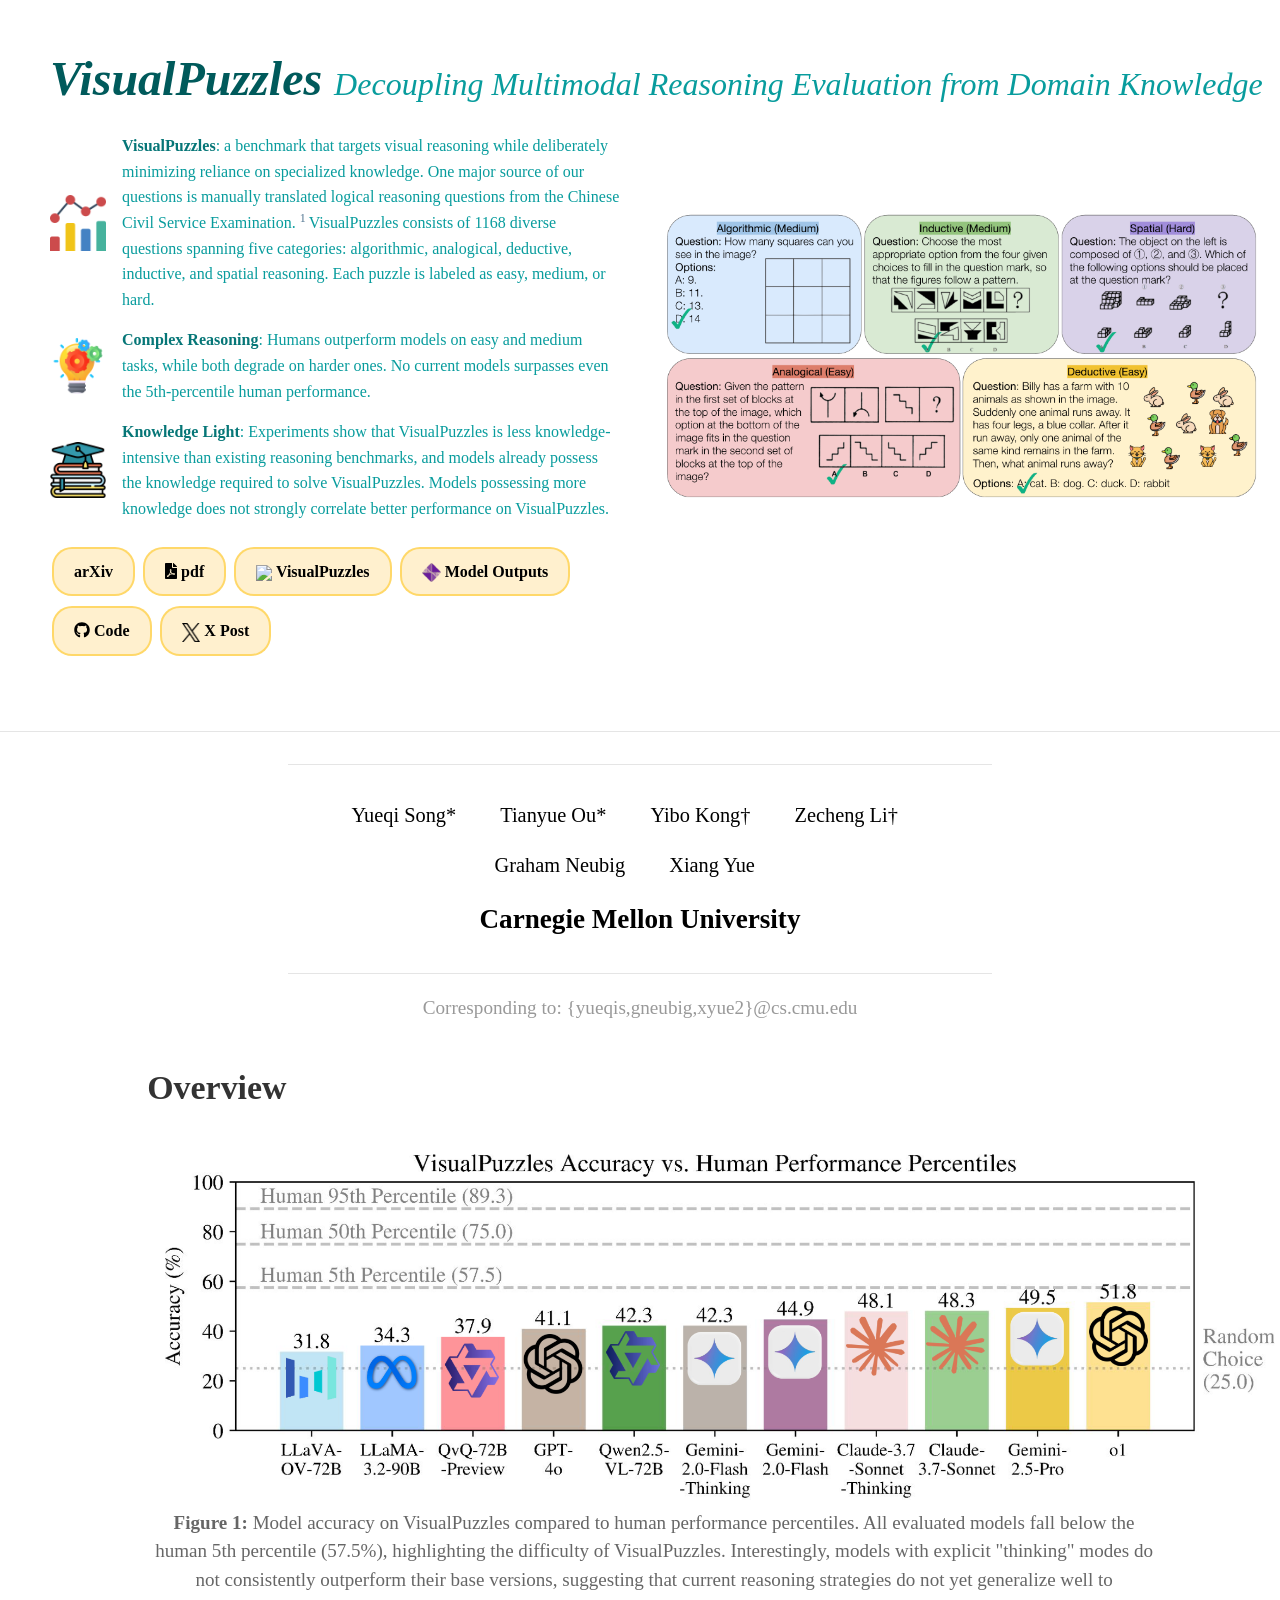
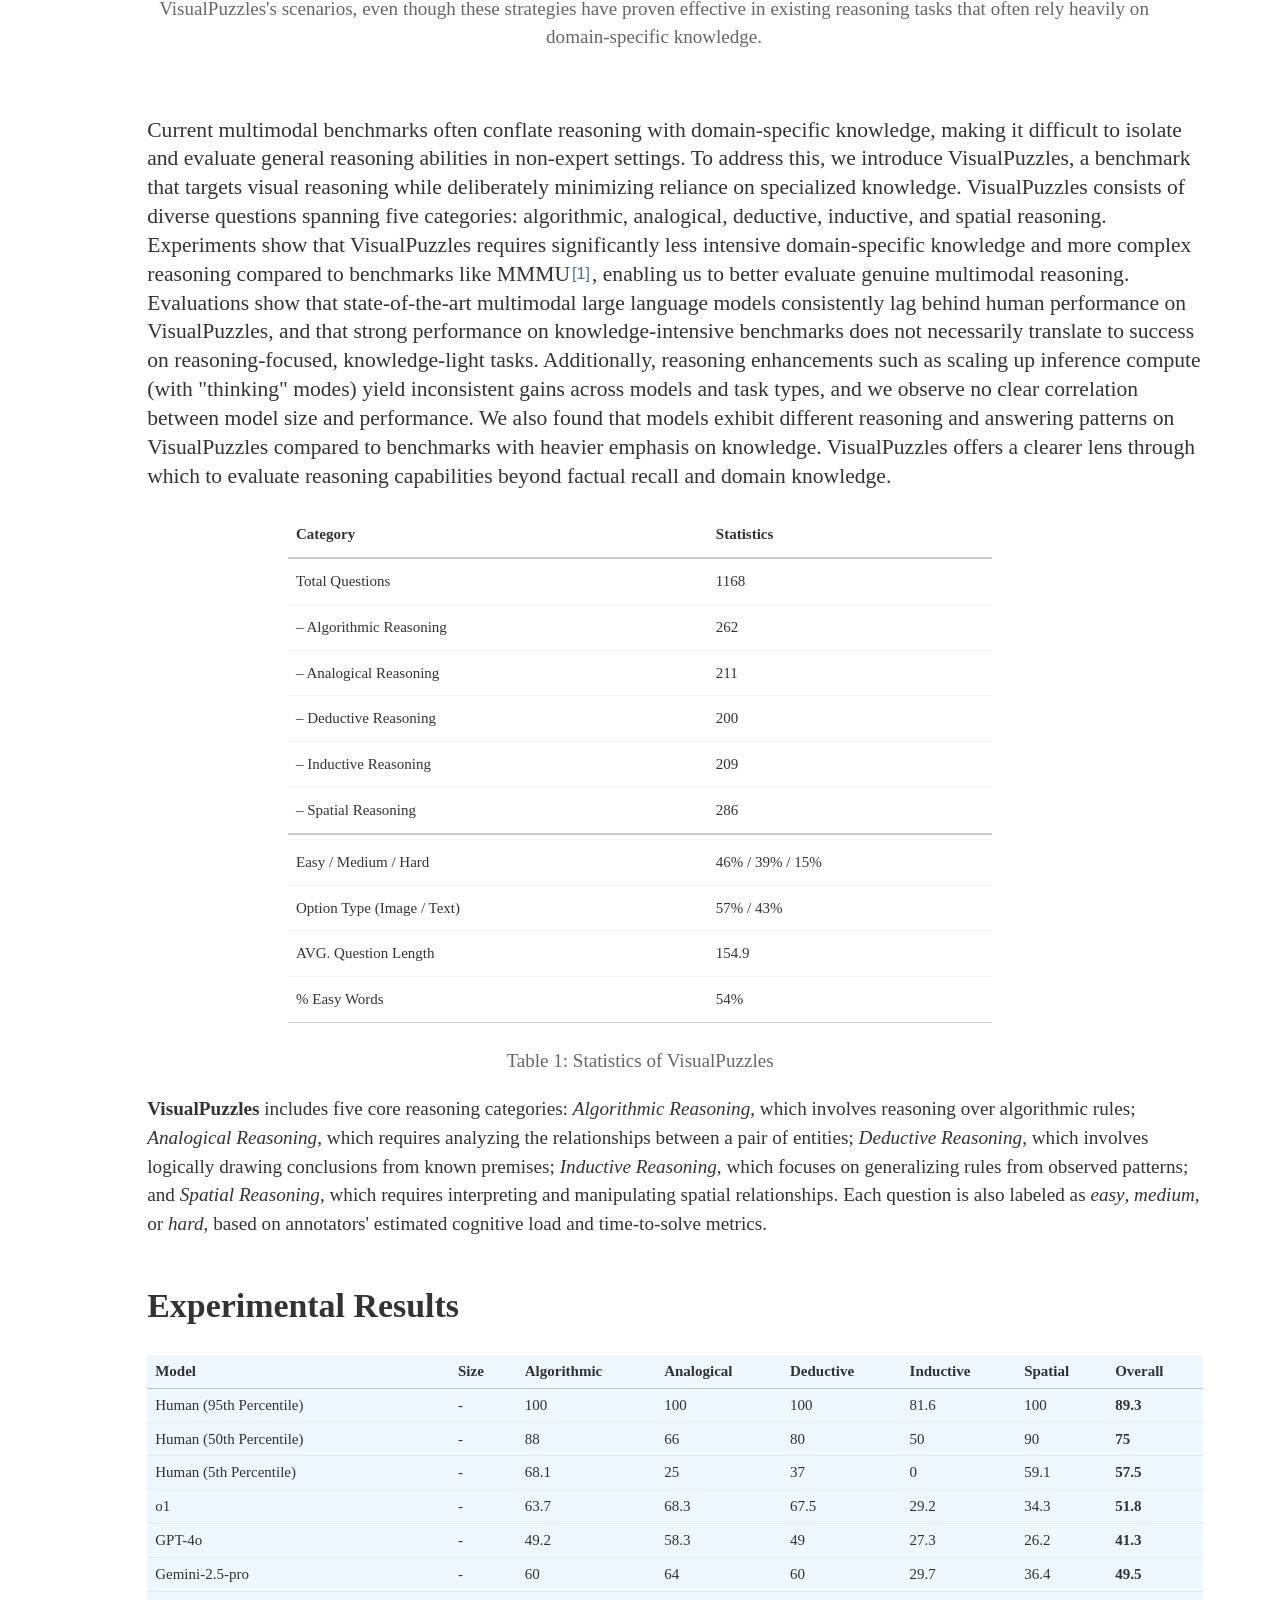
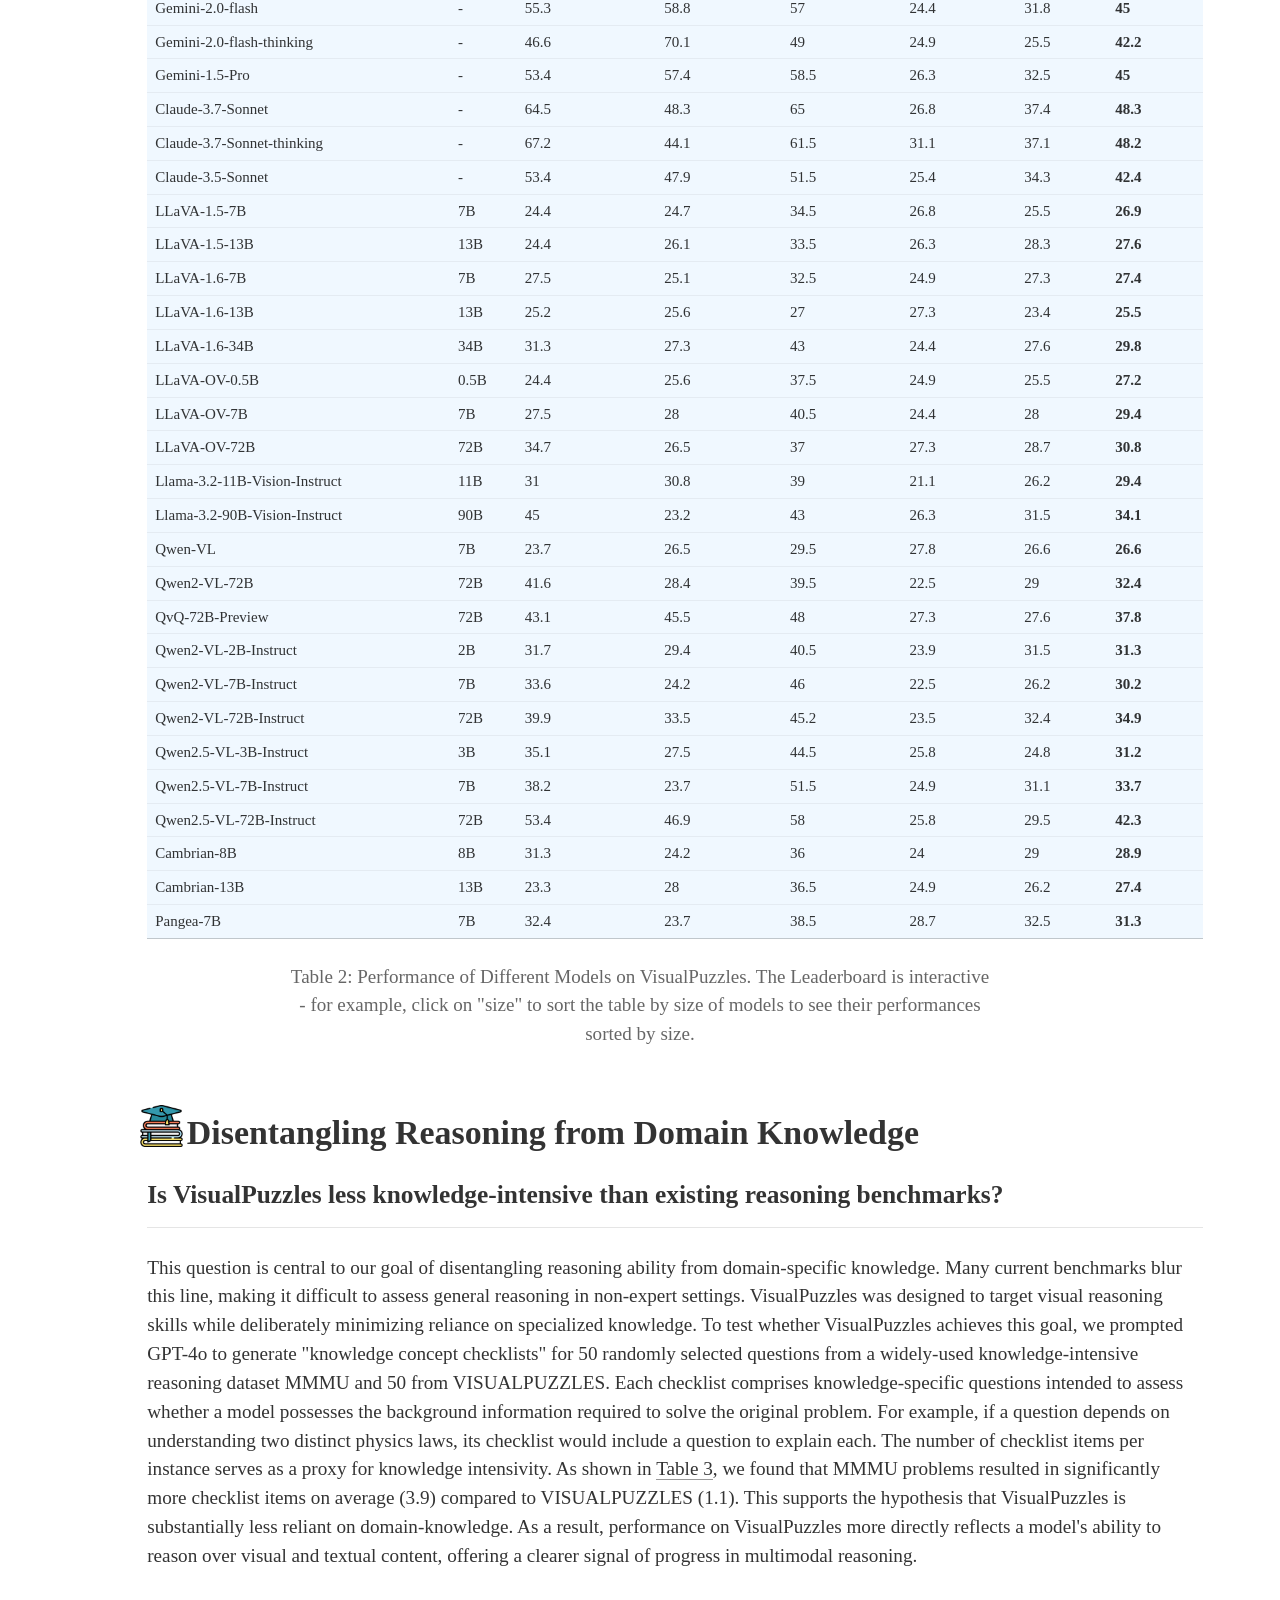
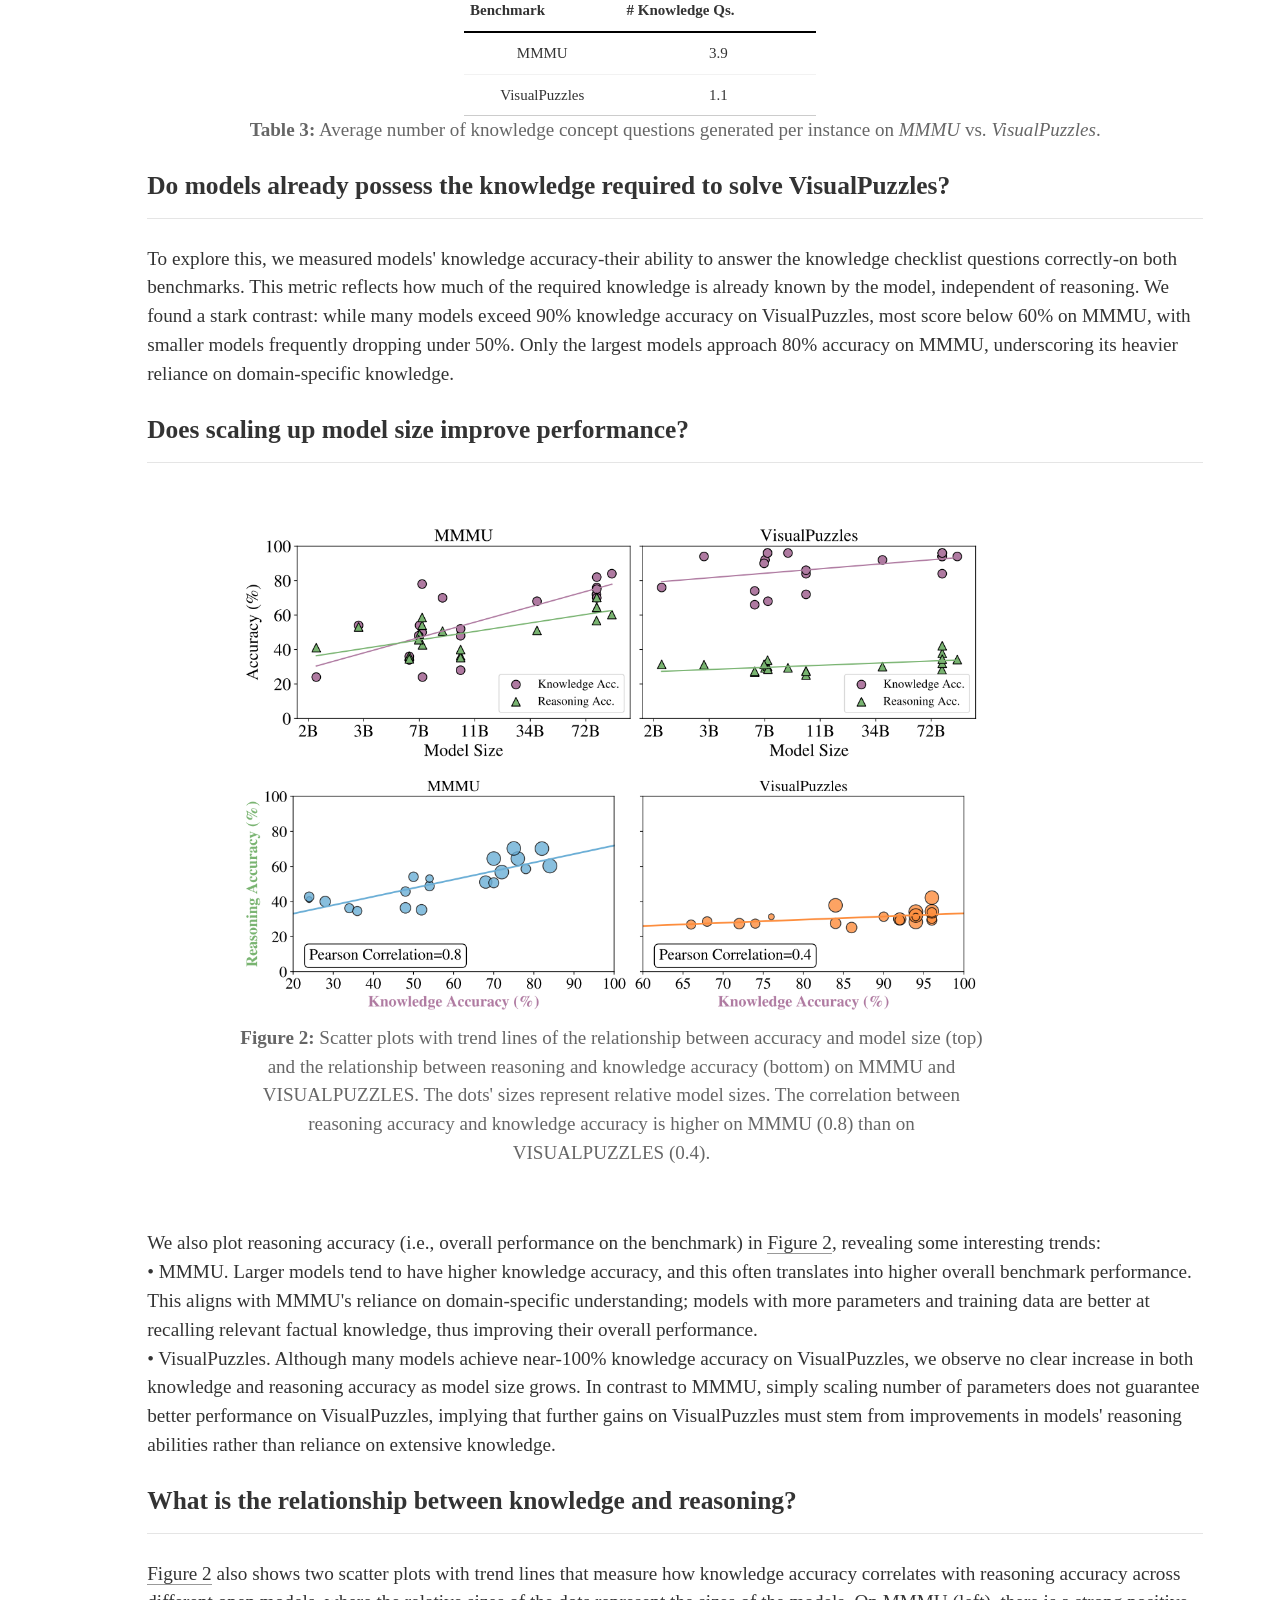
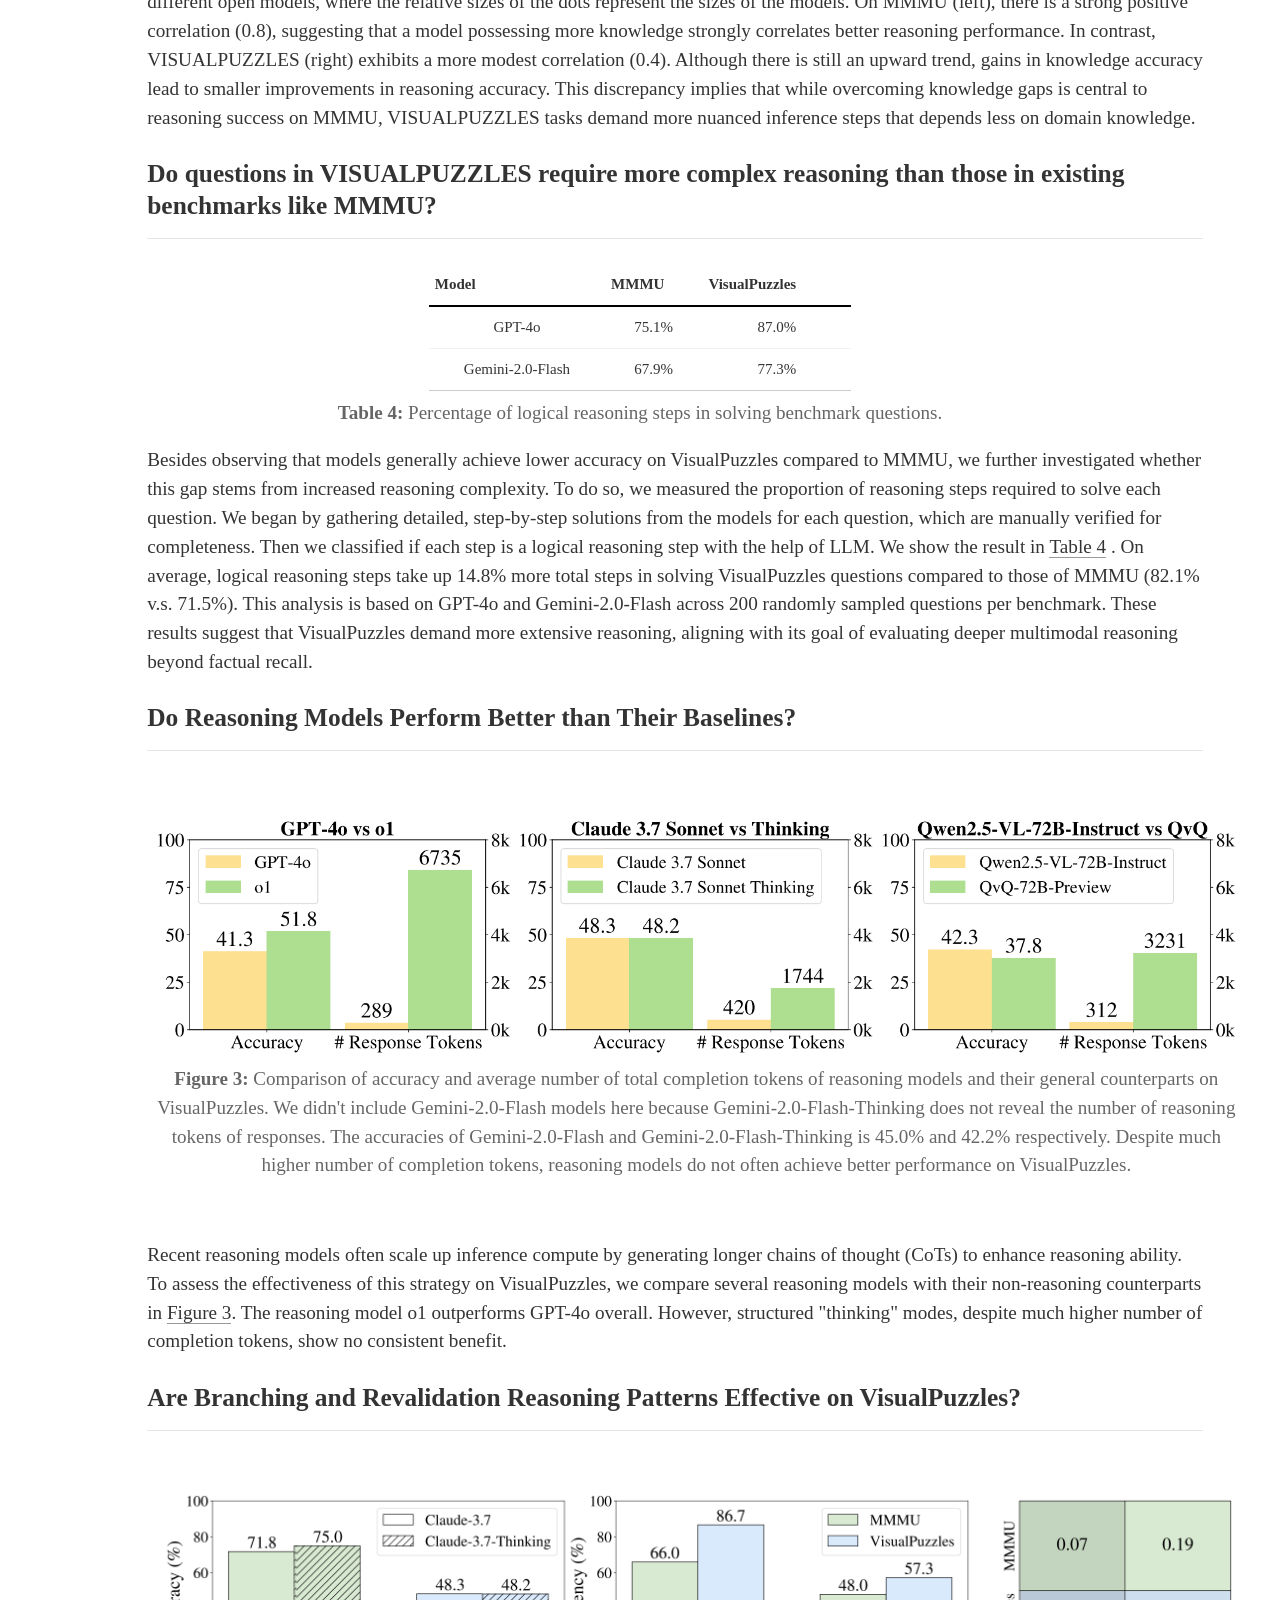
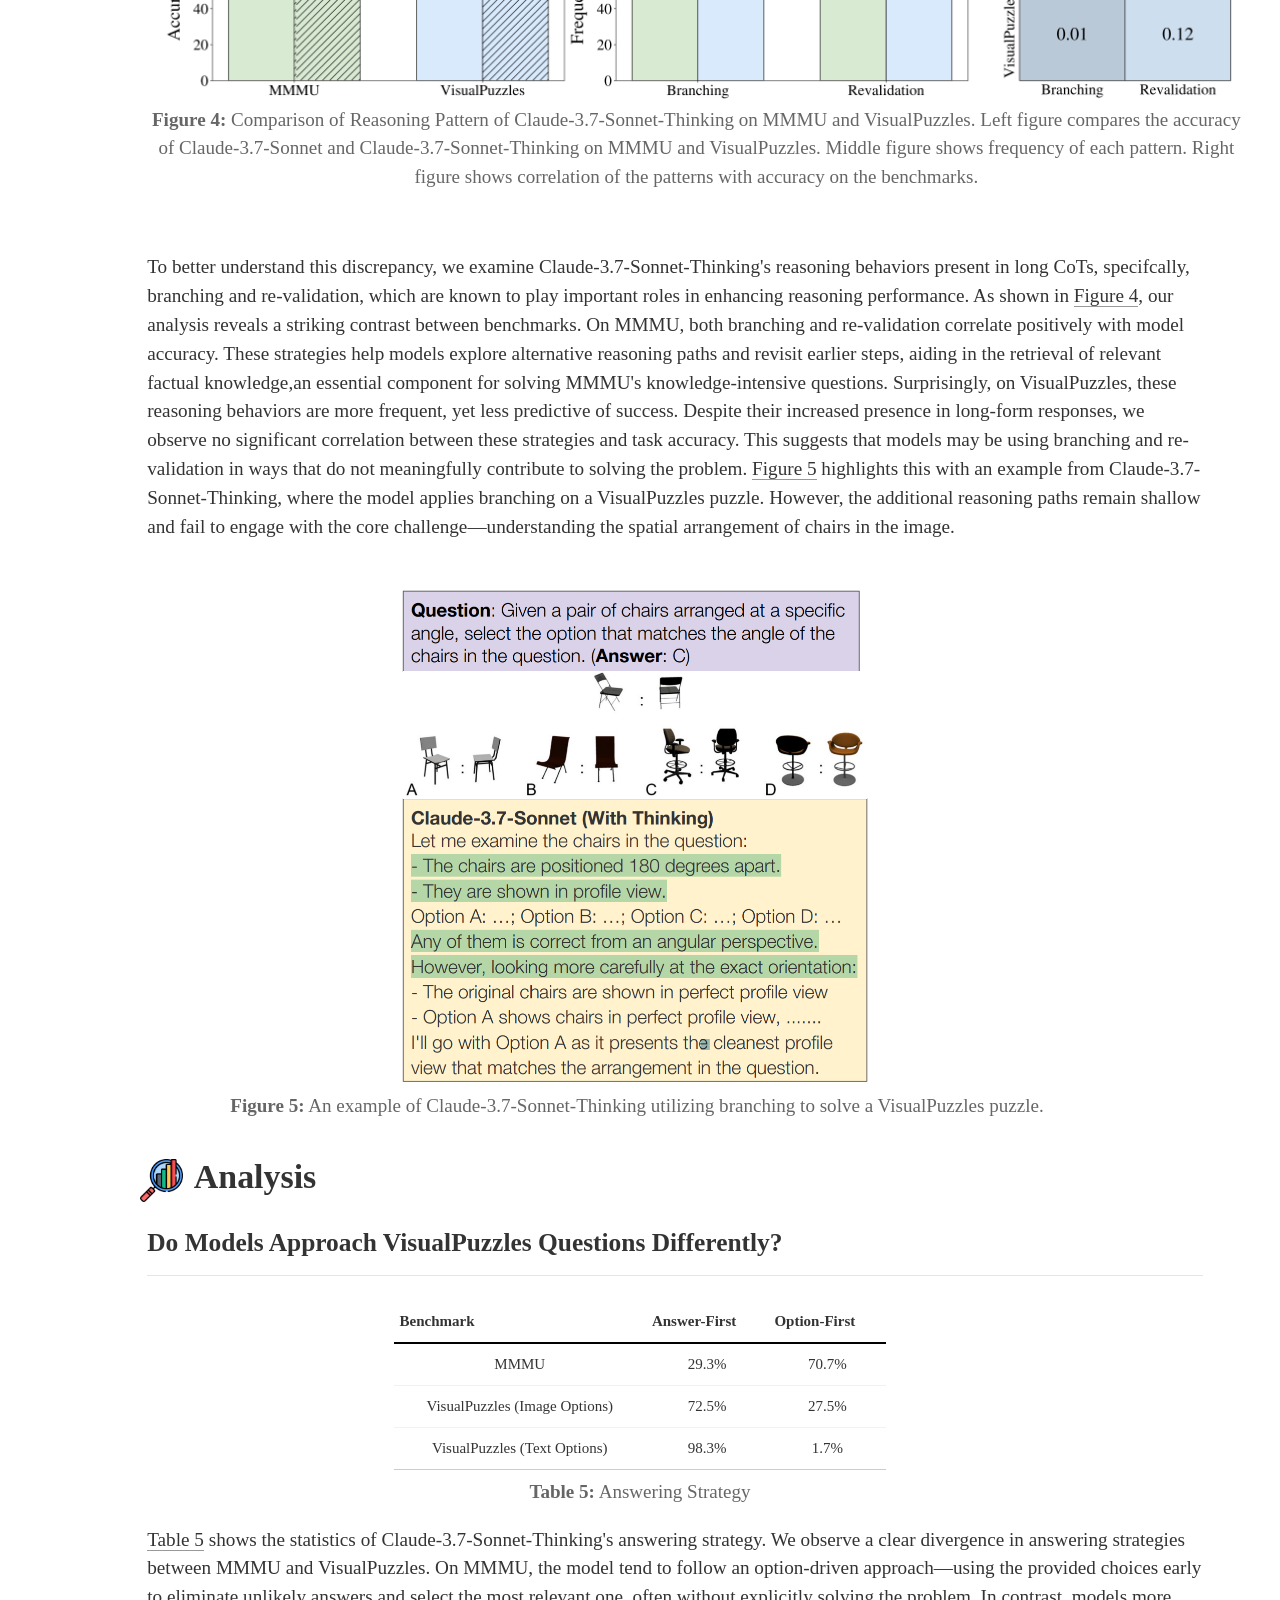
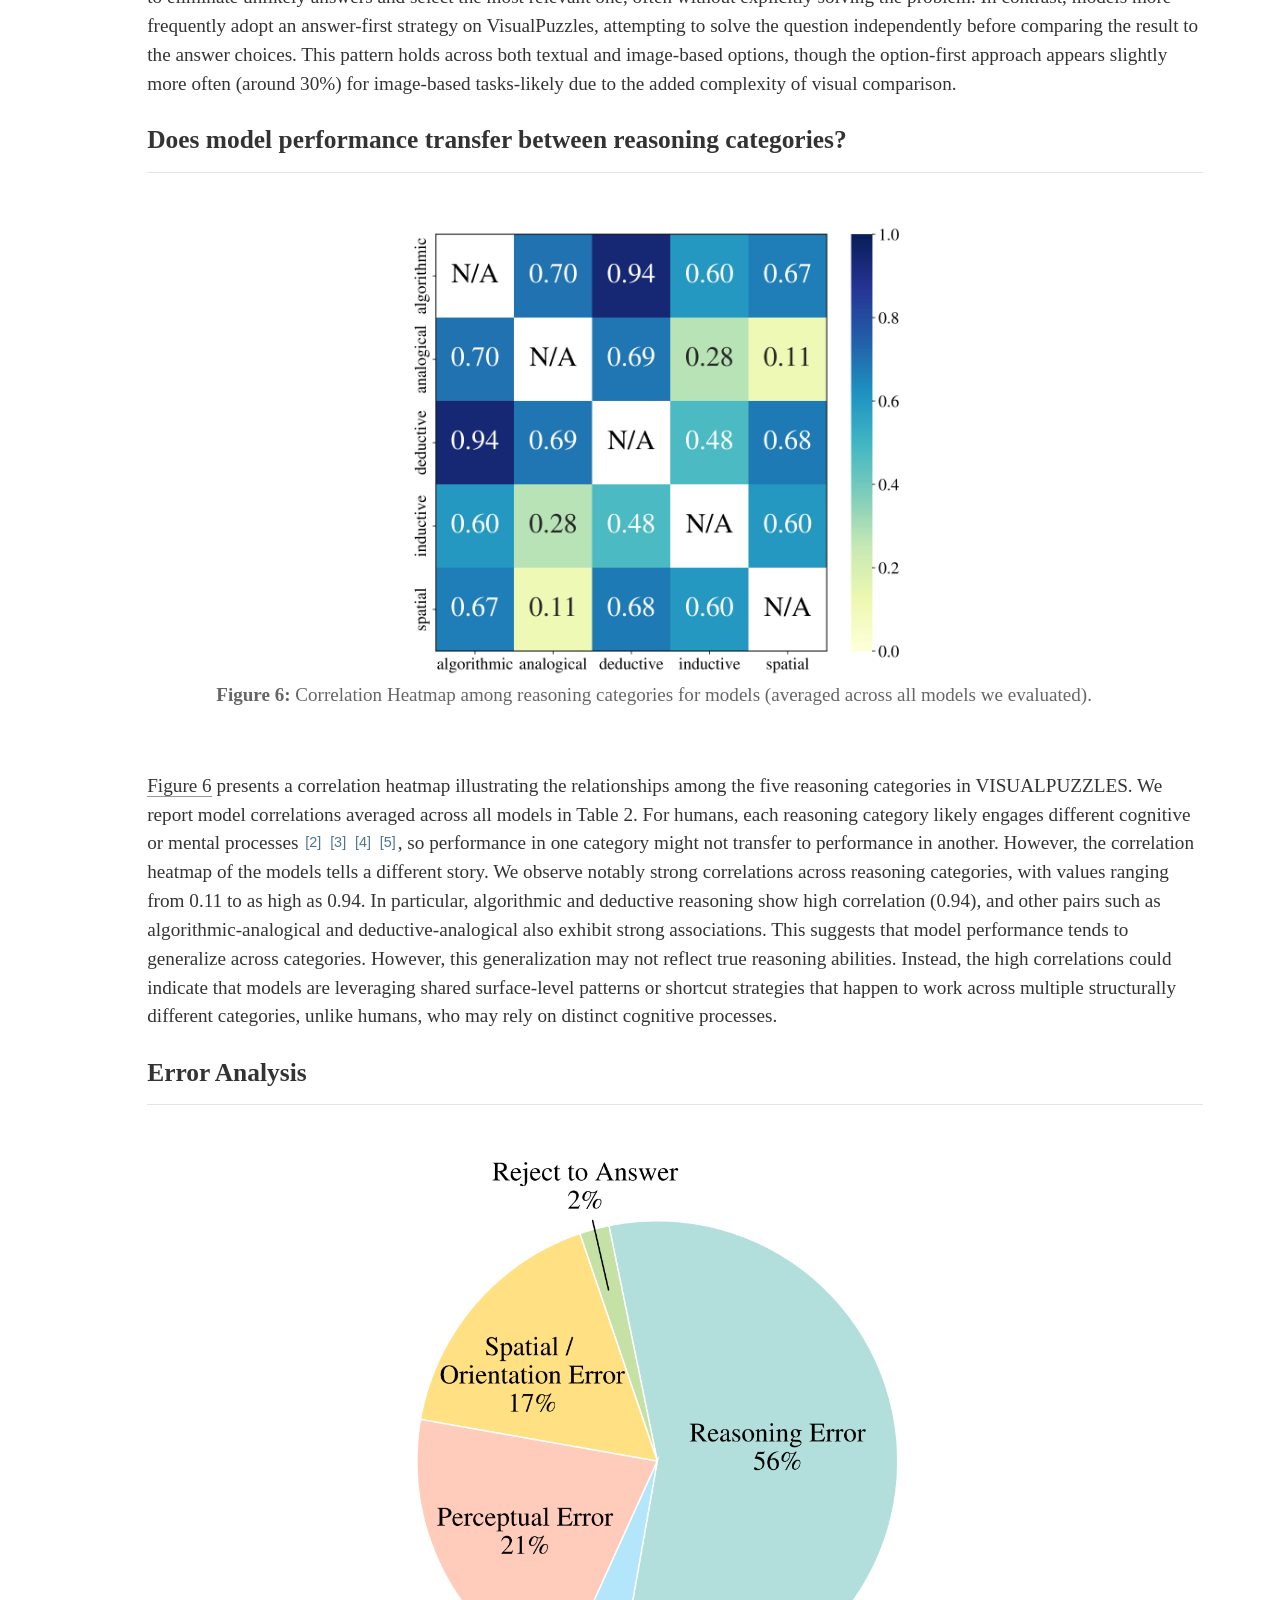
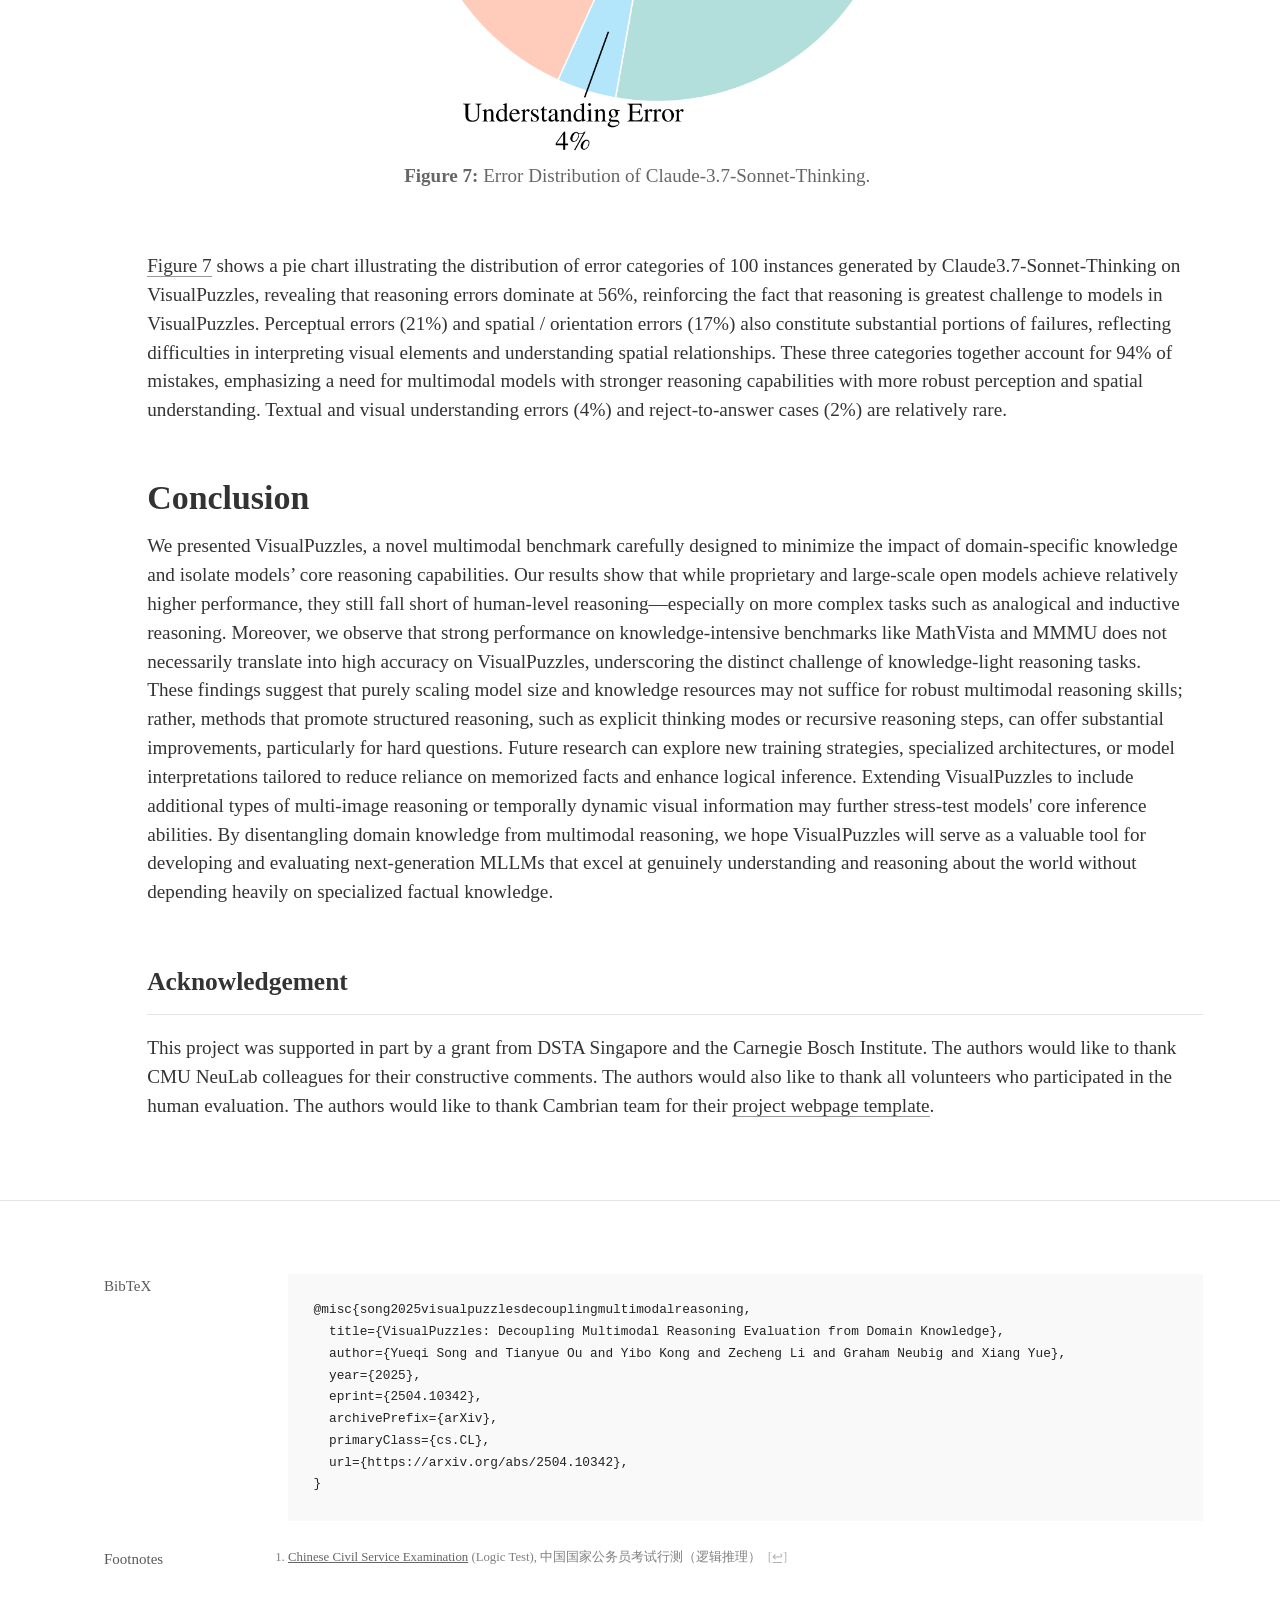
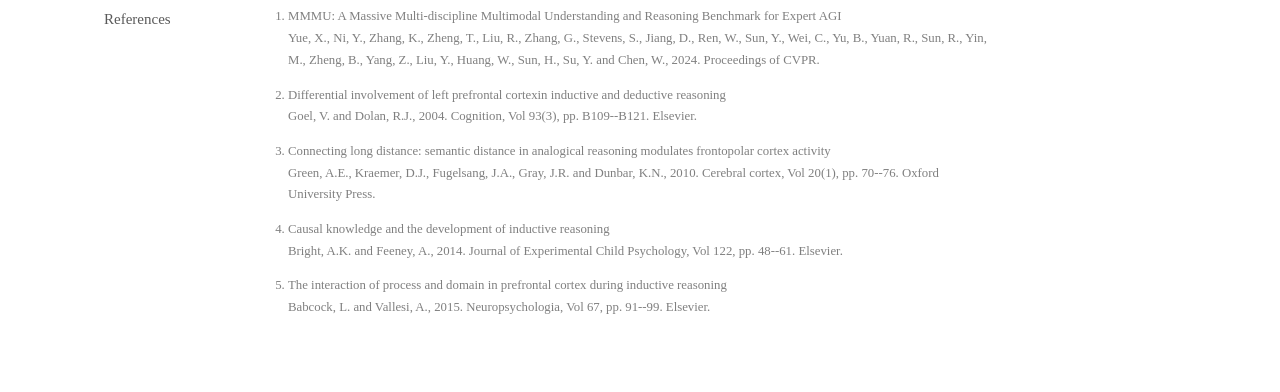
==== commit 2d818c48: "Update index.html" ====
--- a/index.html
+++ b/index.html
@@ -124,7 +124,7 @@
                             </span>
                             <span>Code</span>
                         </a>
-                        <a href="https://x.com/yueqi_song/status/1912510869491101732">
+                        <a href="https://x.com/yueqi_song/status/1912510869491101732" class="button" target="_blank">
                              <span class="icon is-small">
                                 <img src="./static/img/icons/x.png"
                                      style="height: 1.2em; width: auto;">
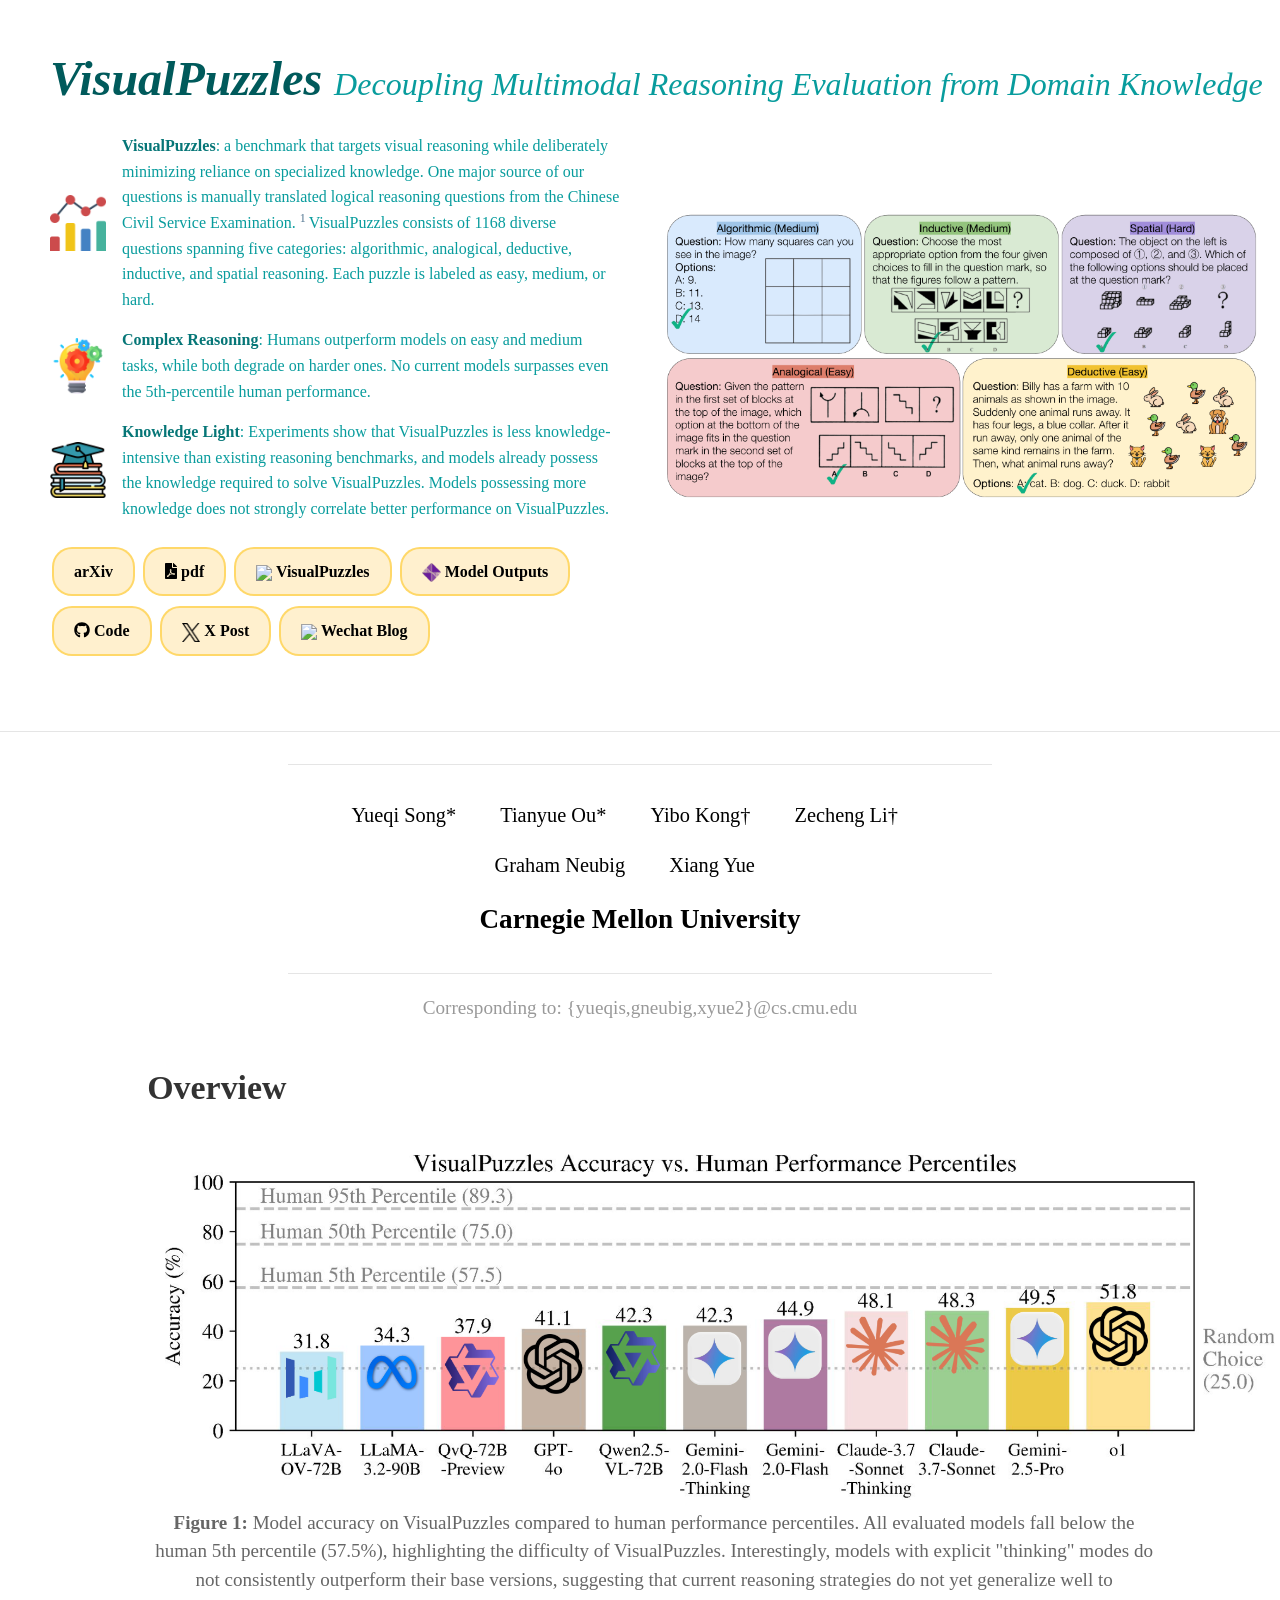
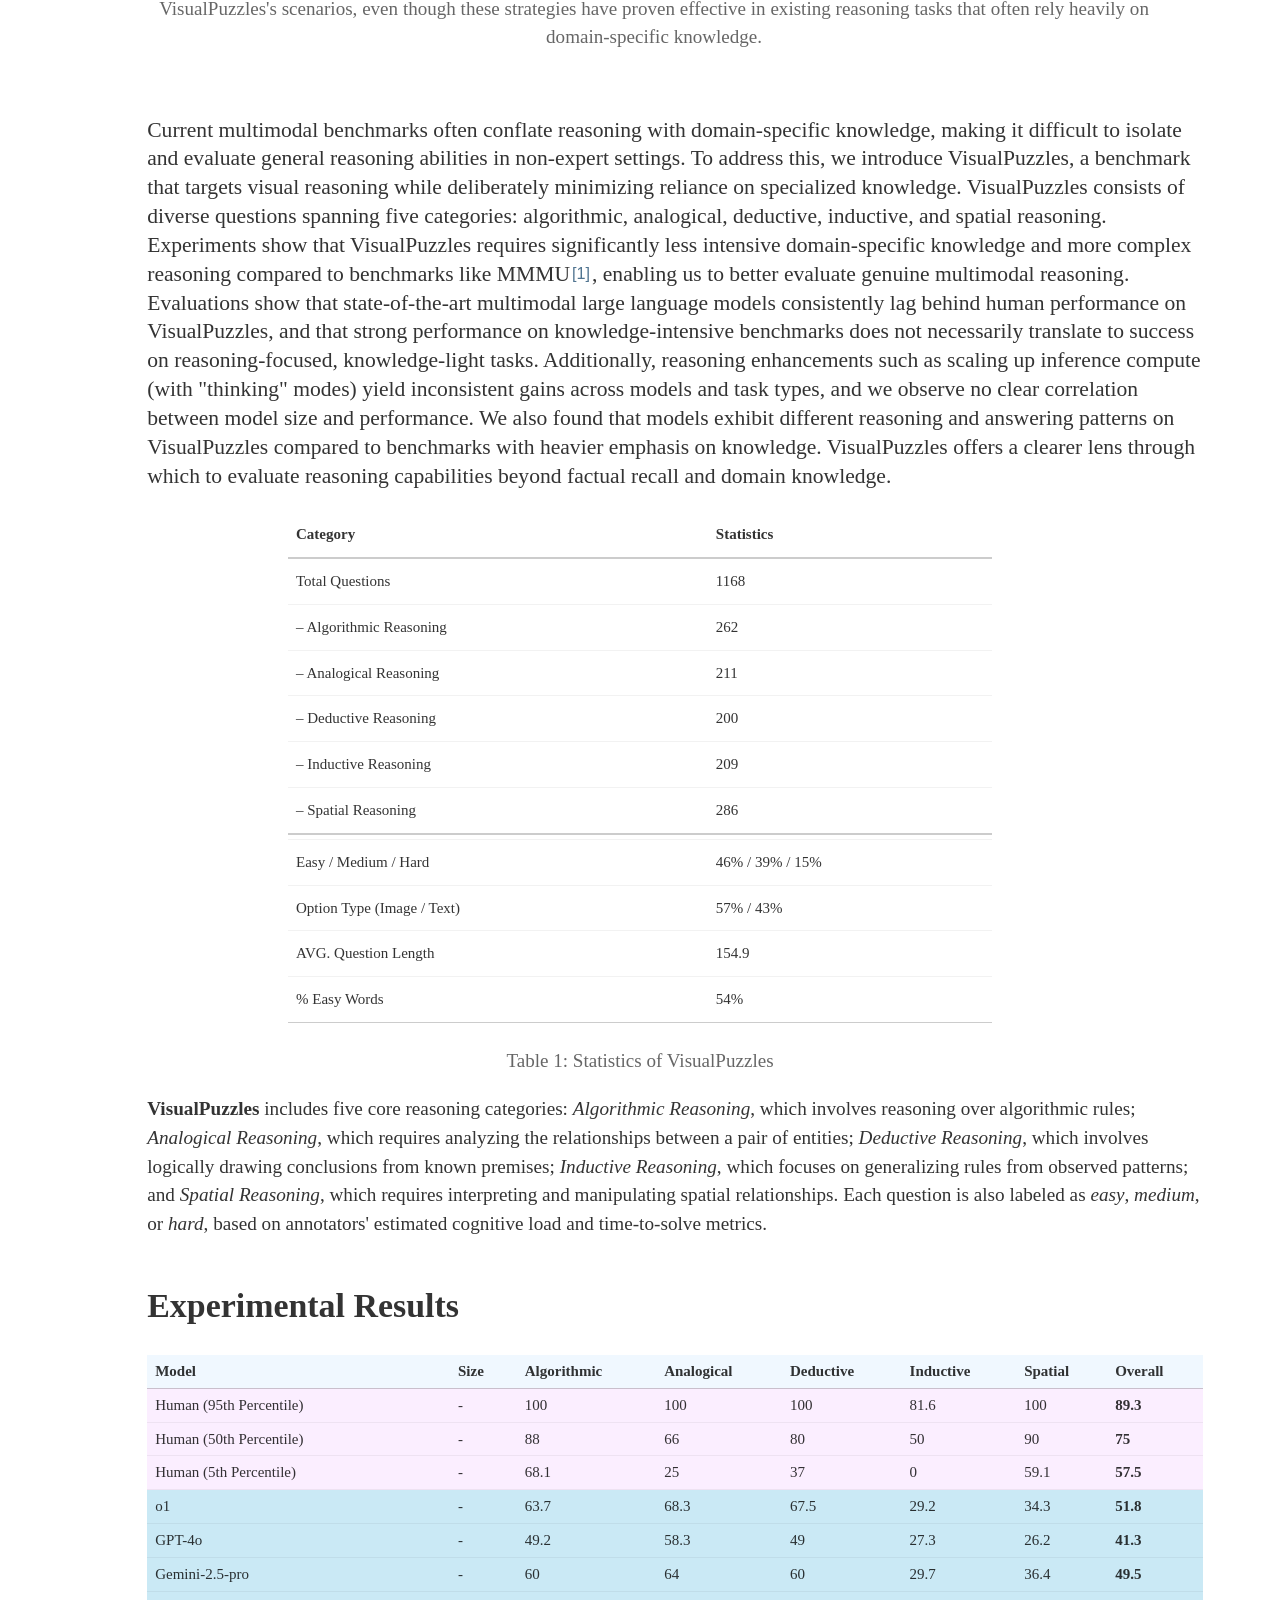
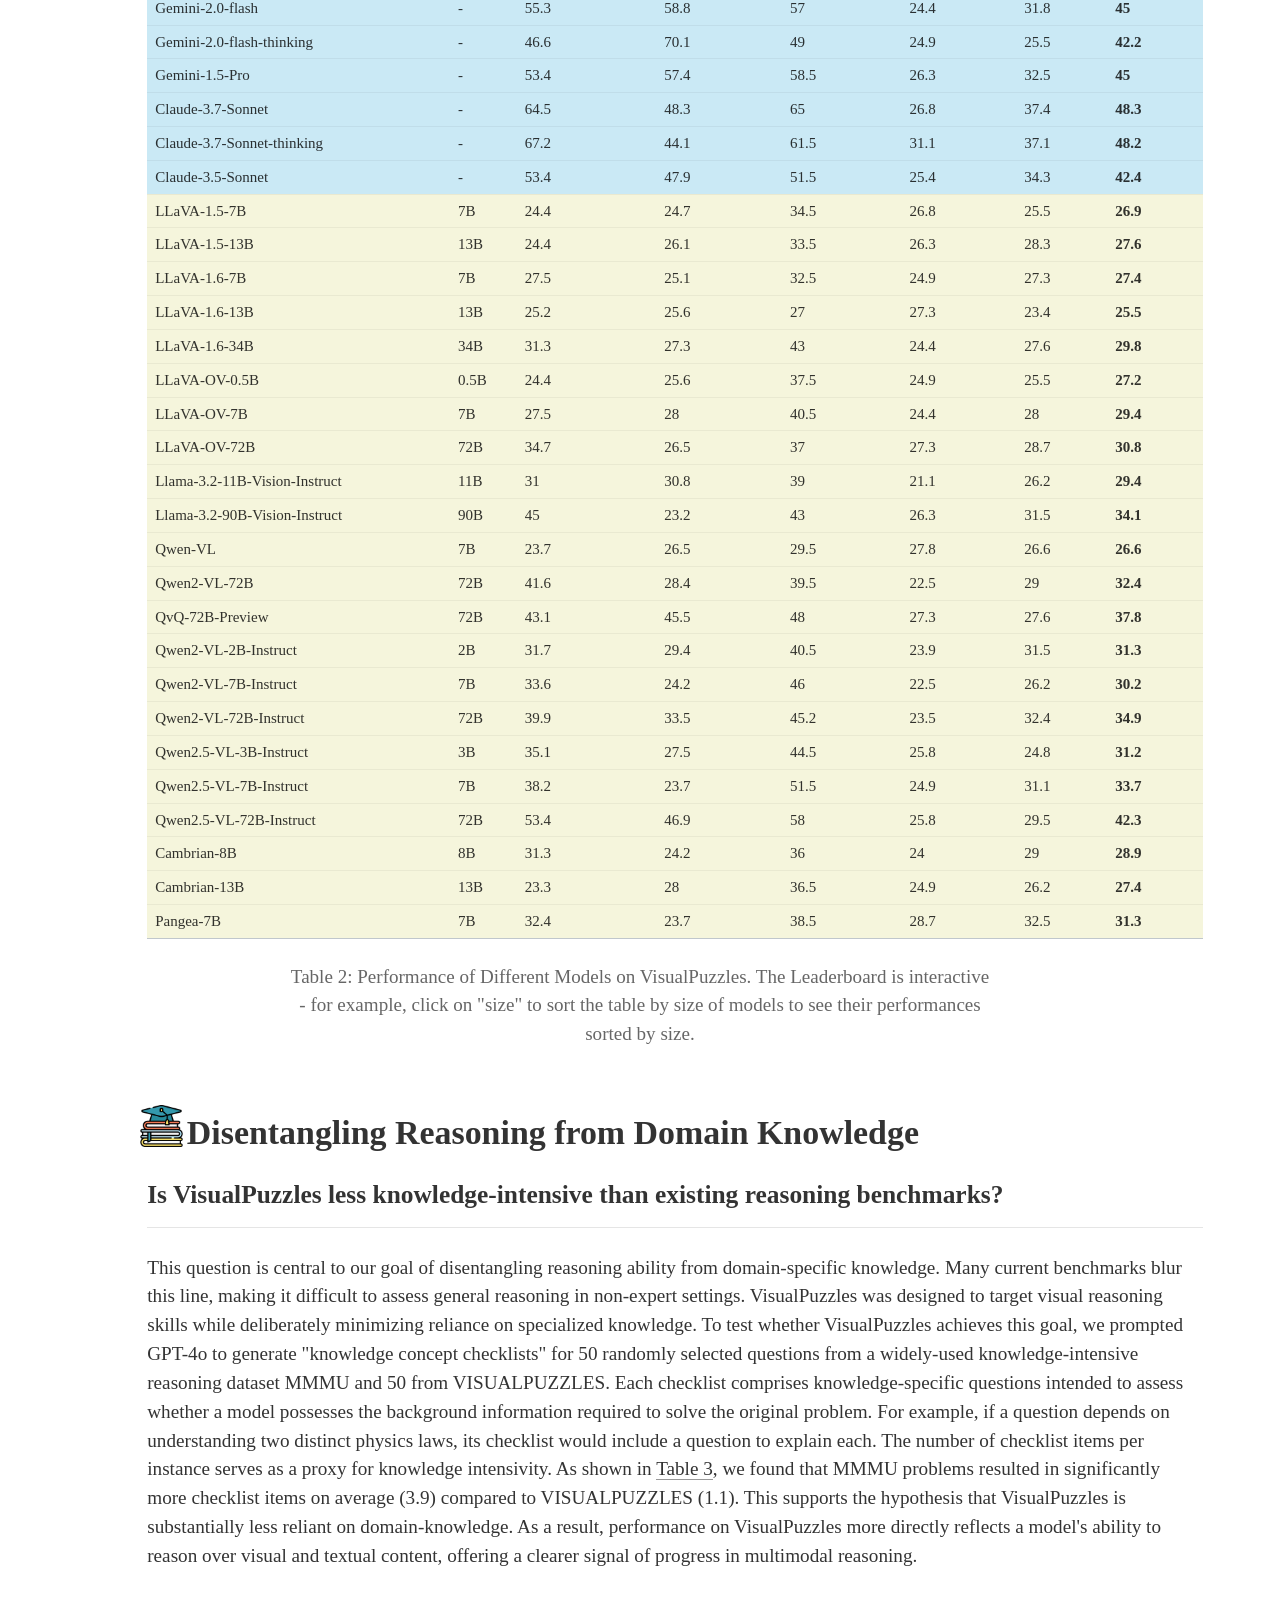
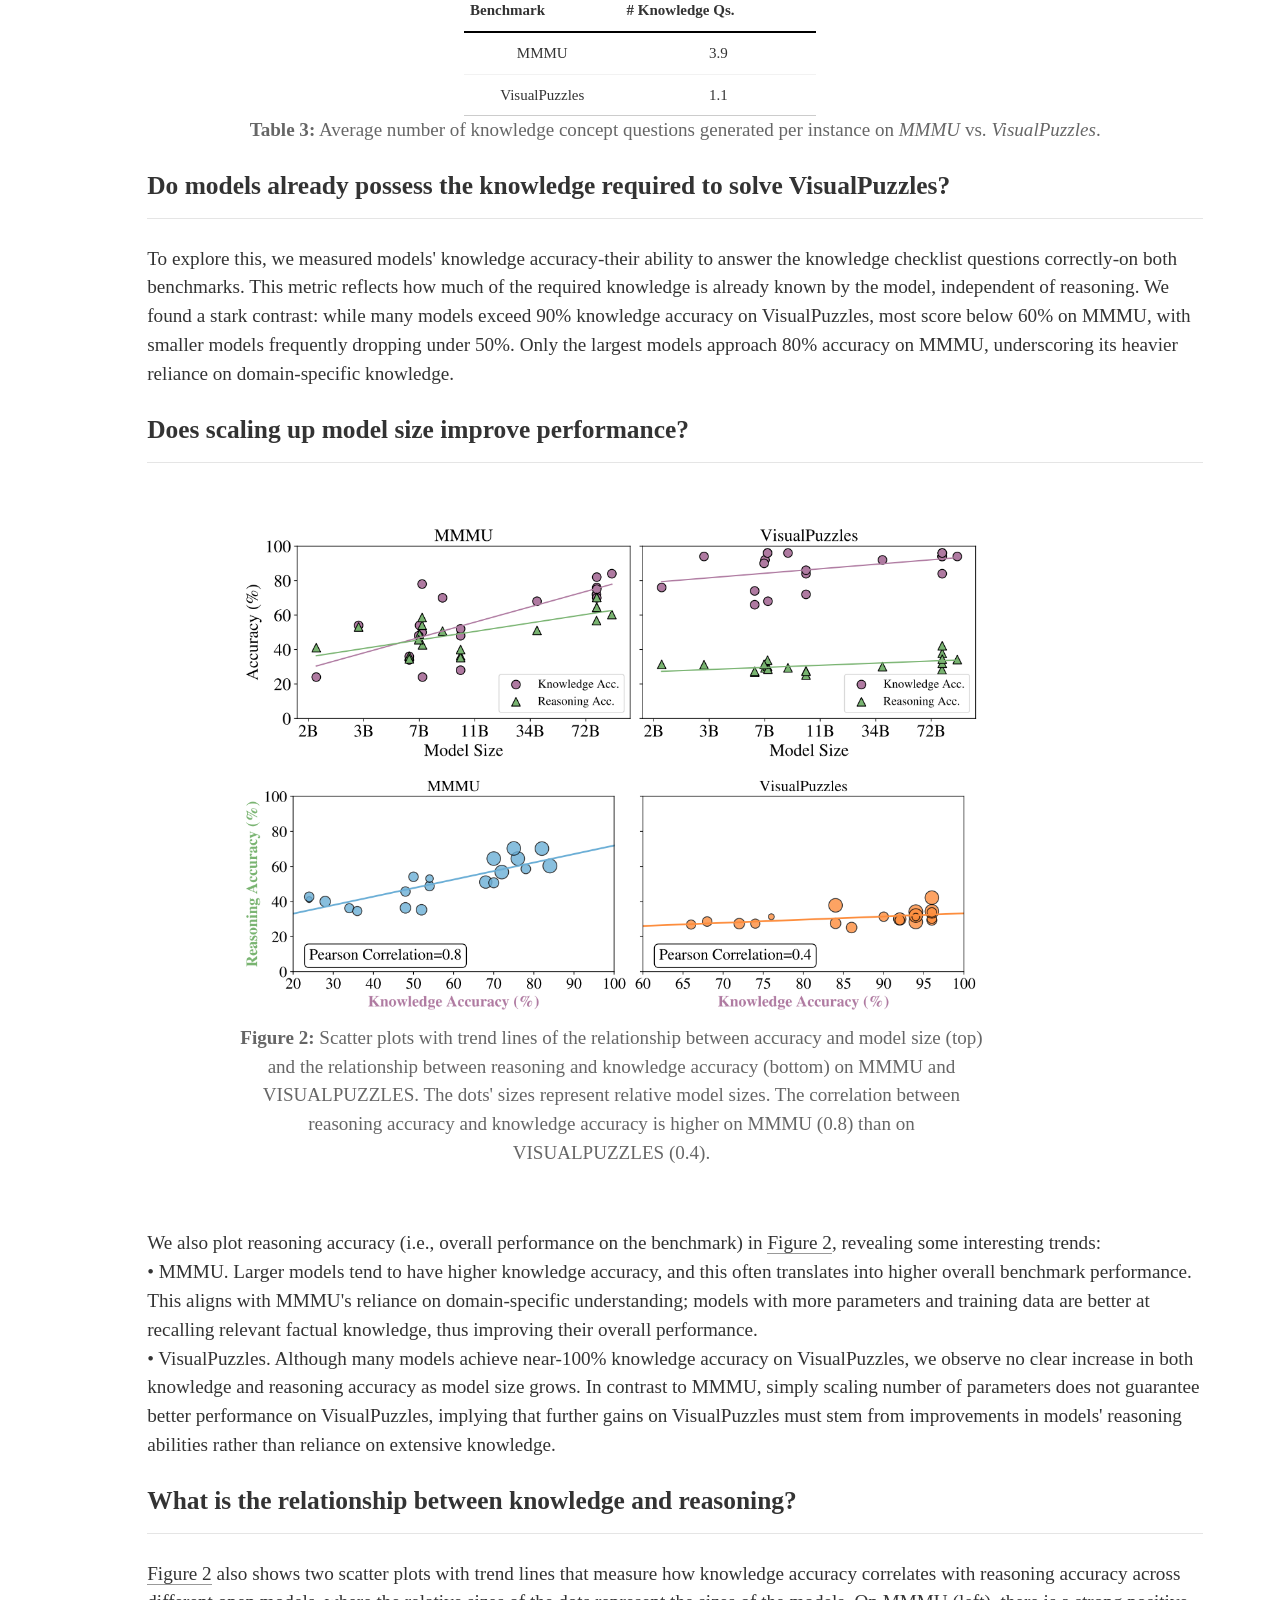
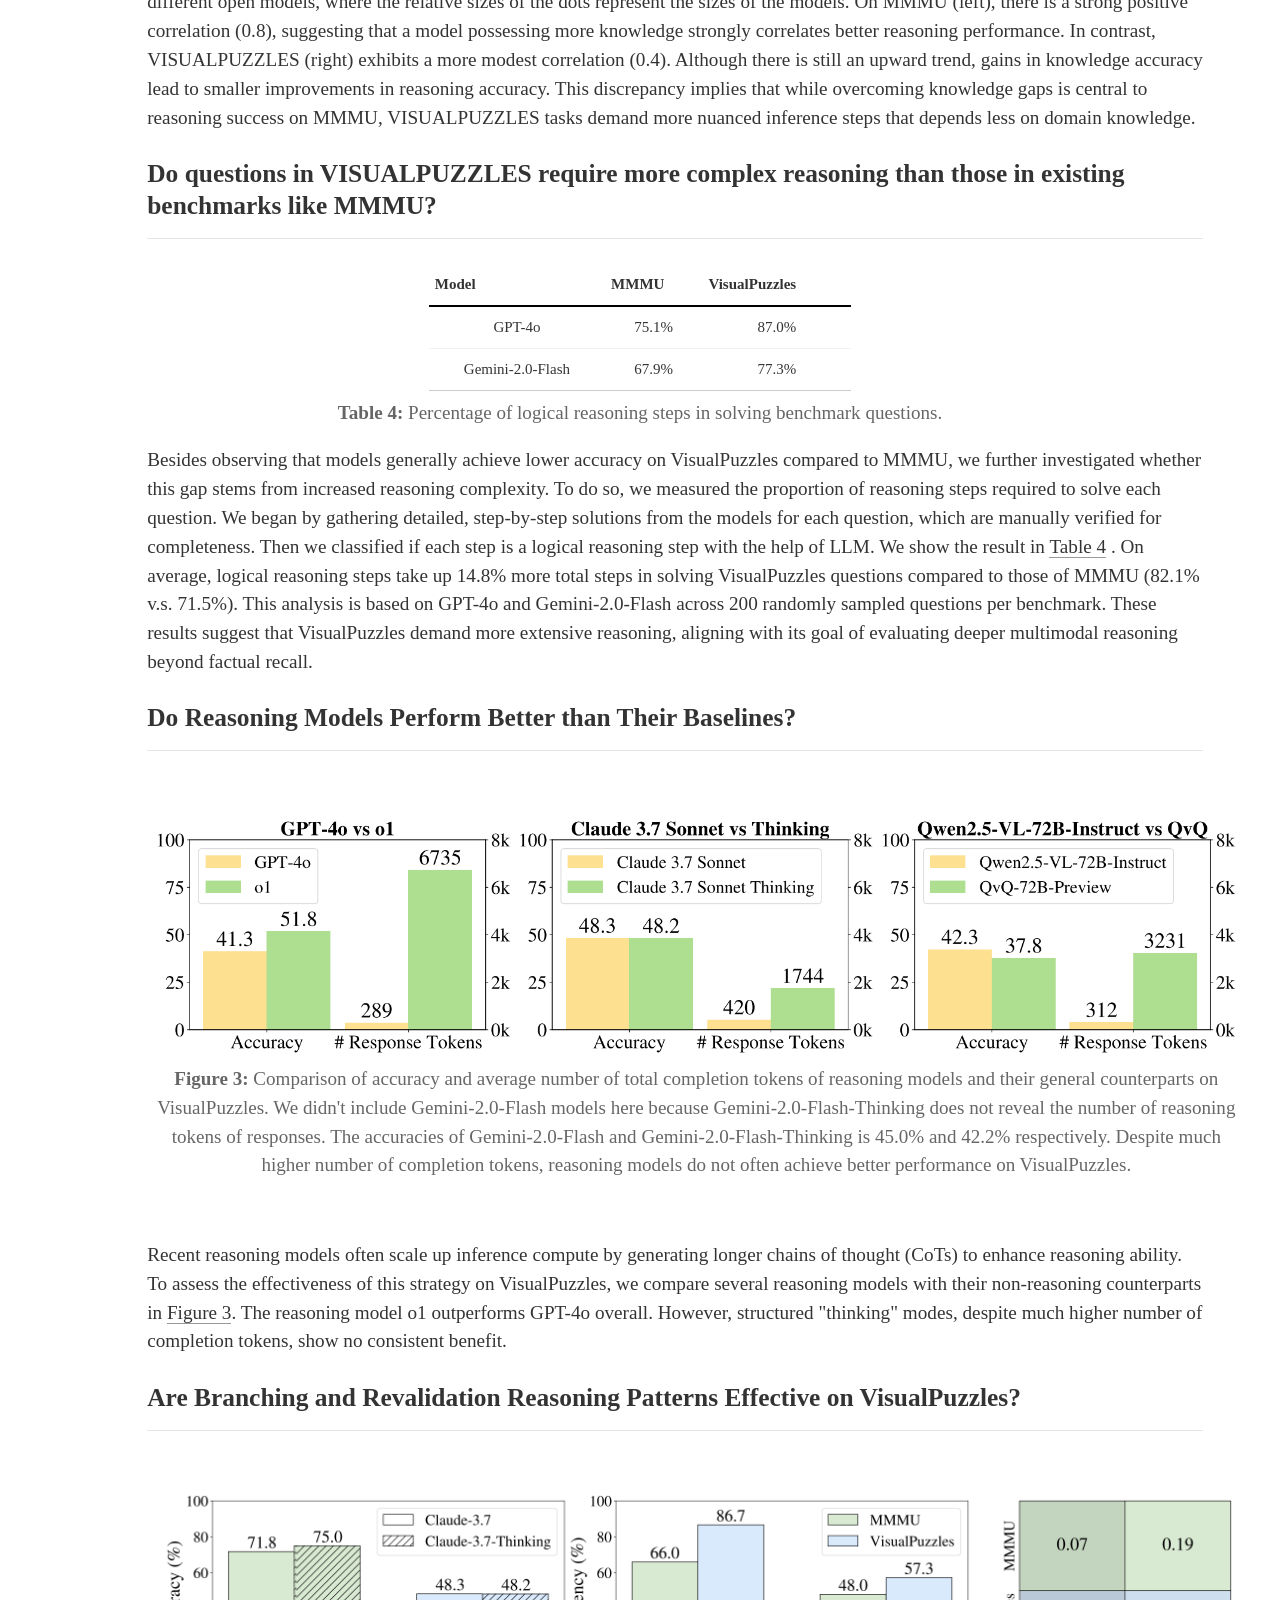
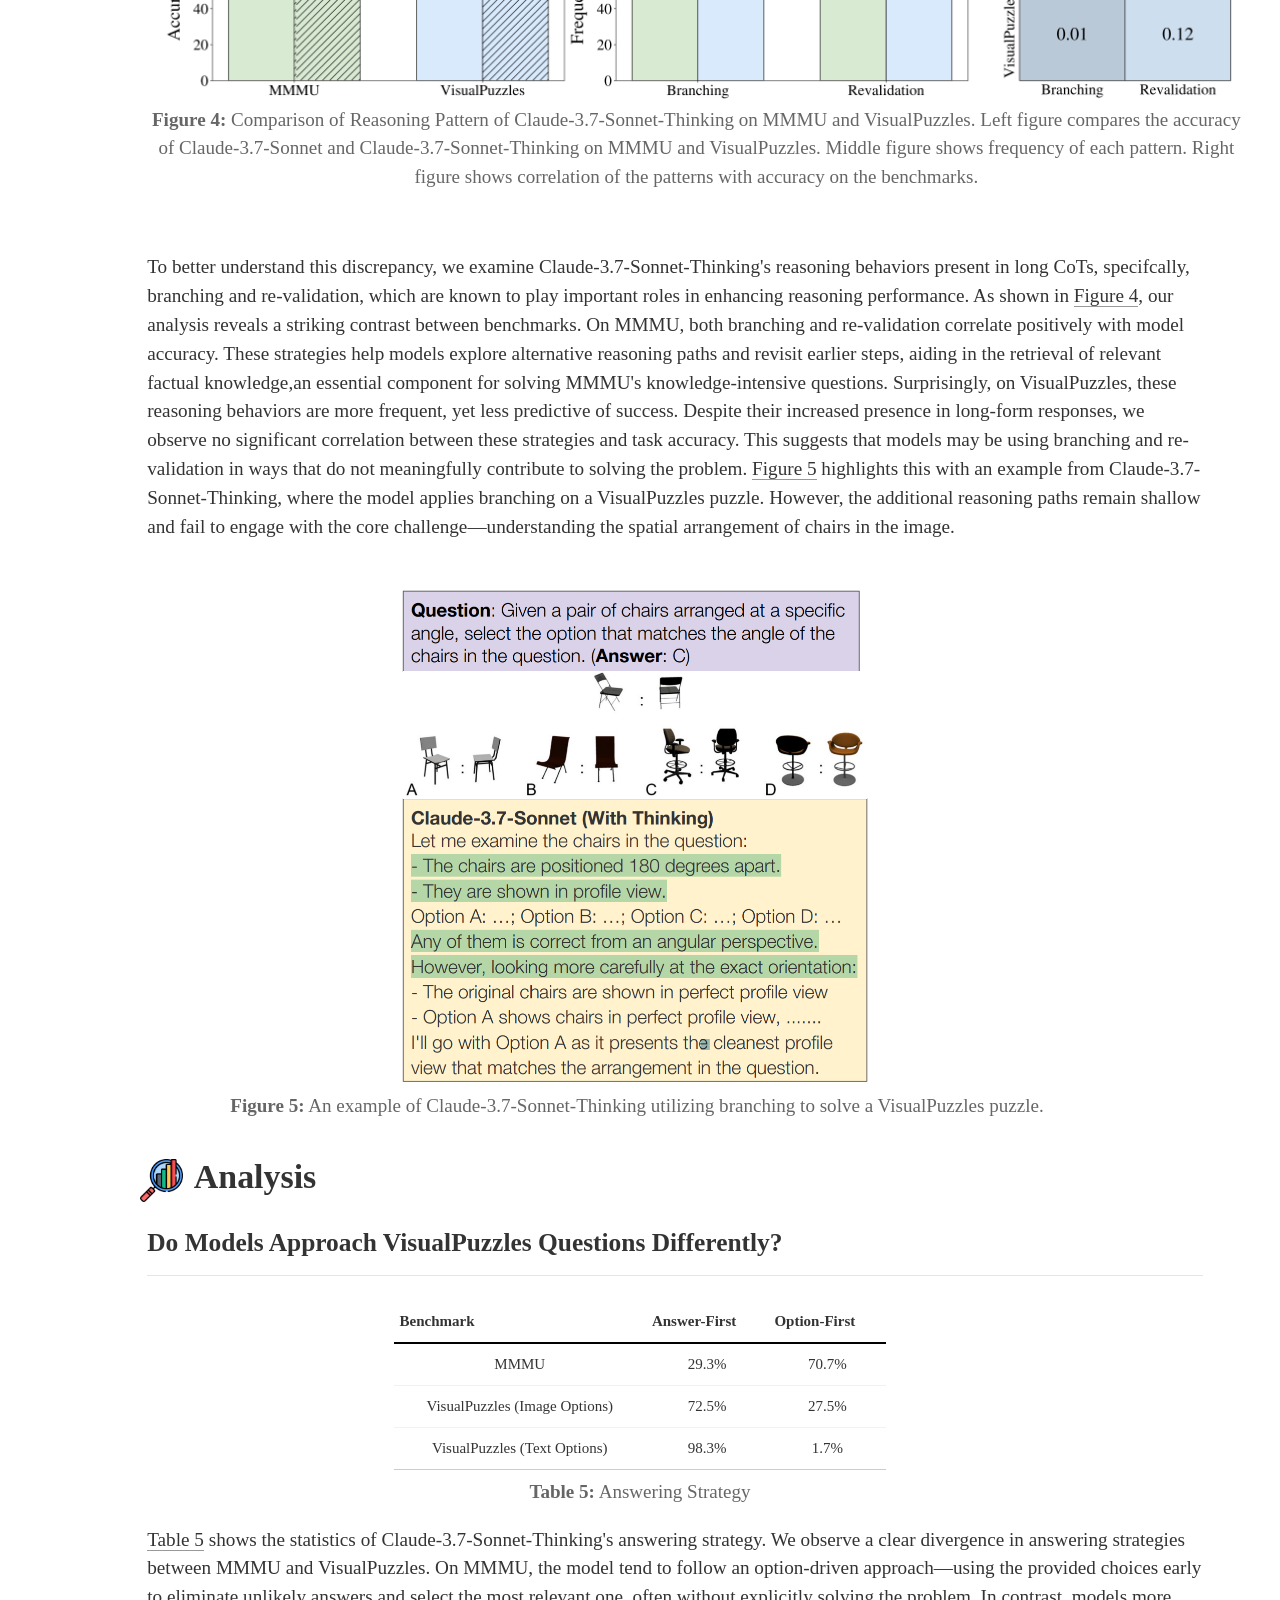
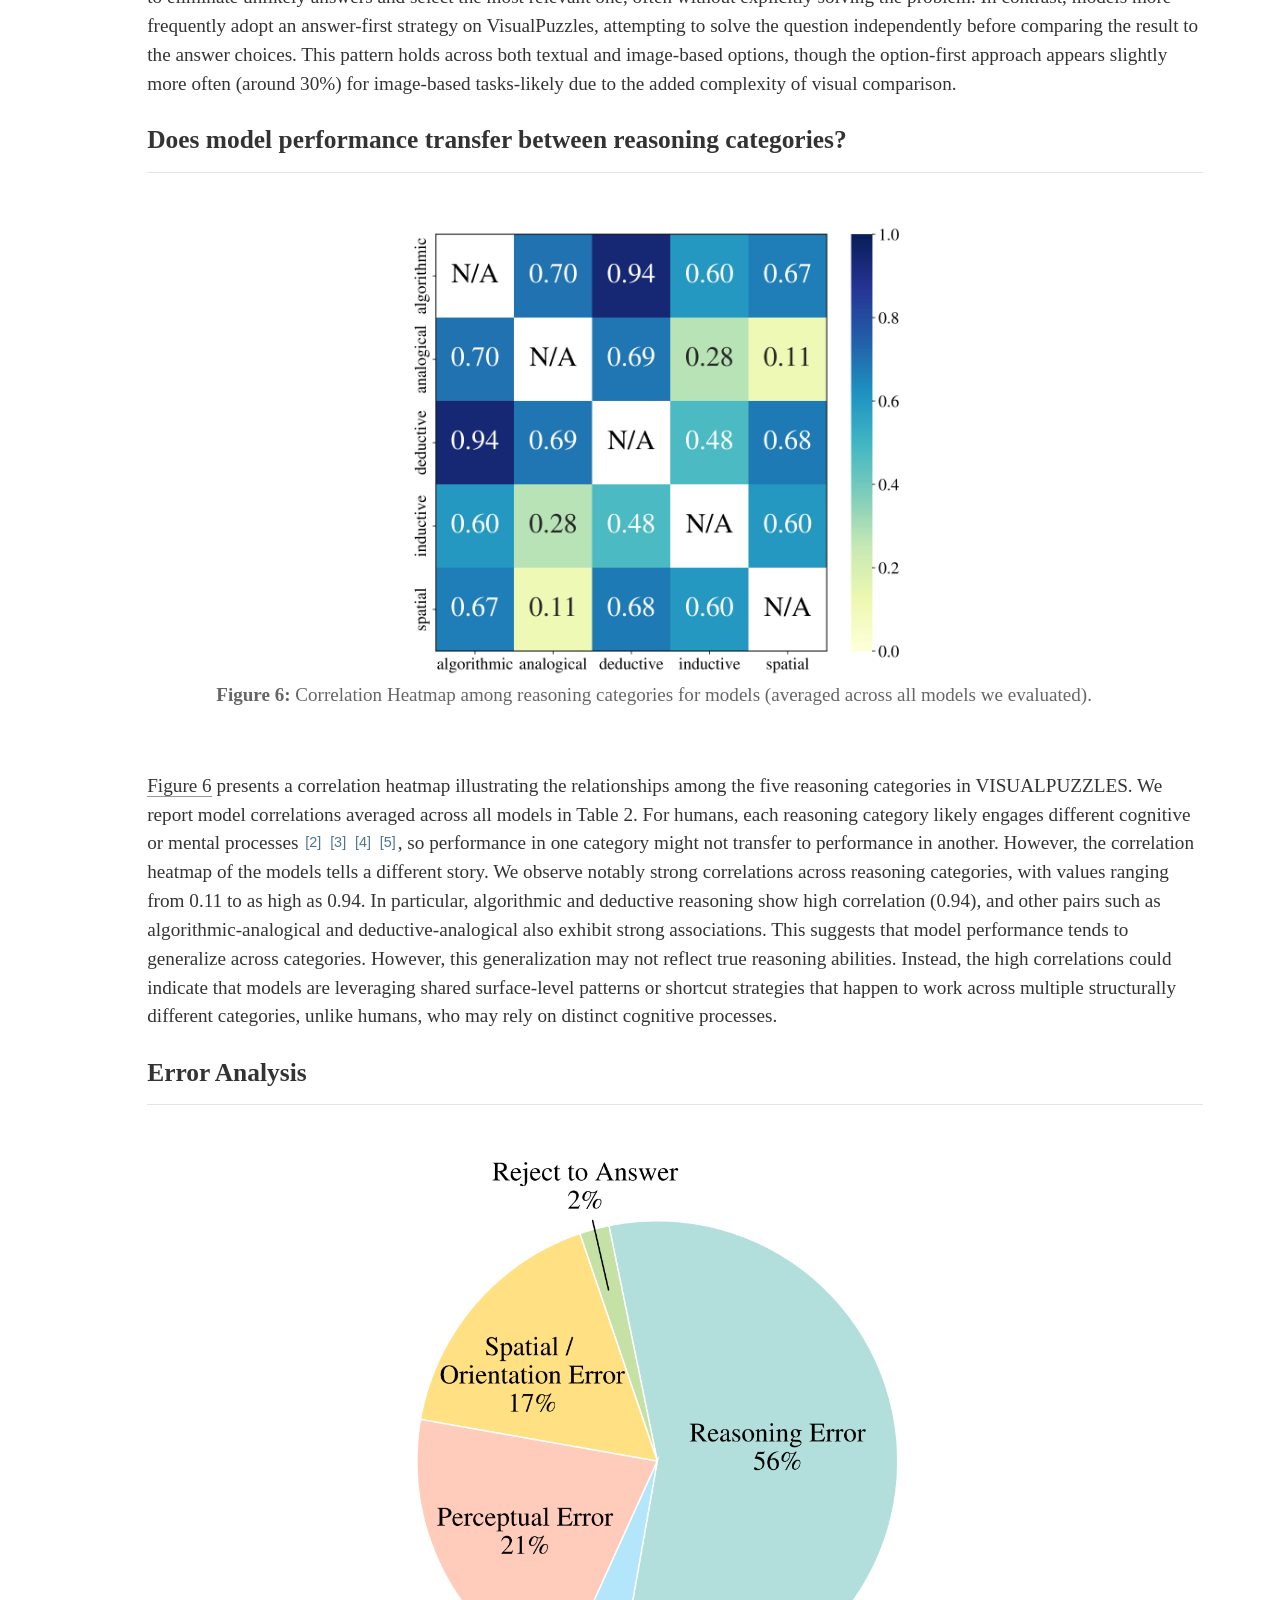
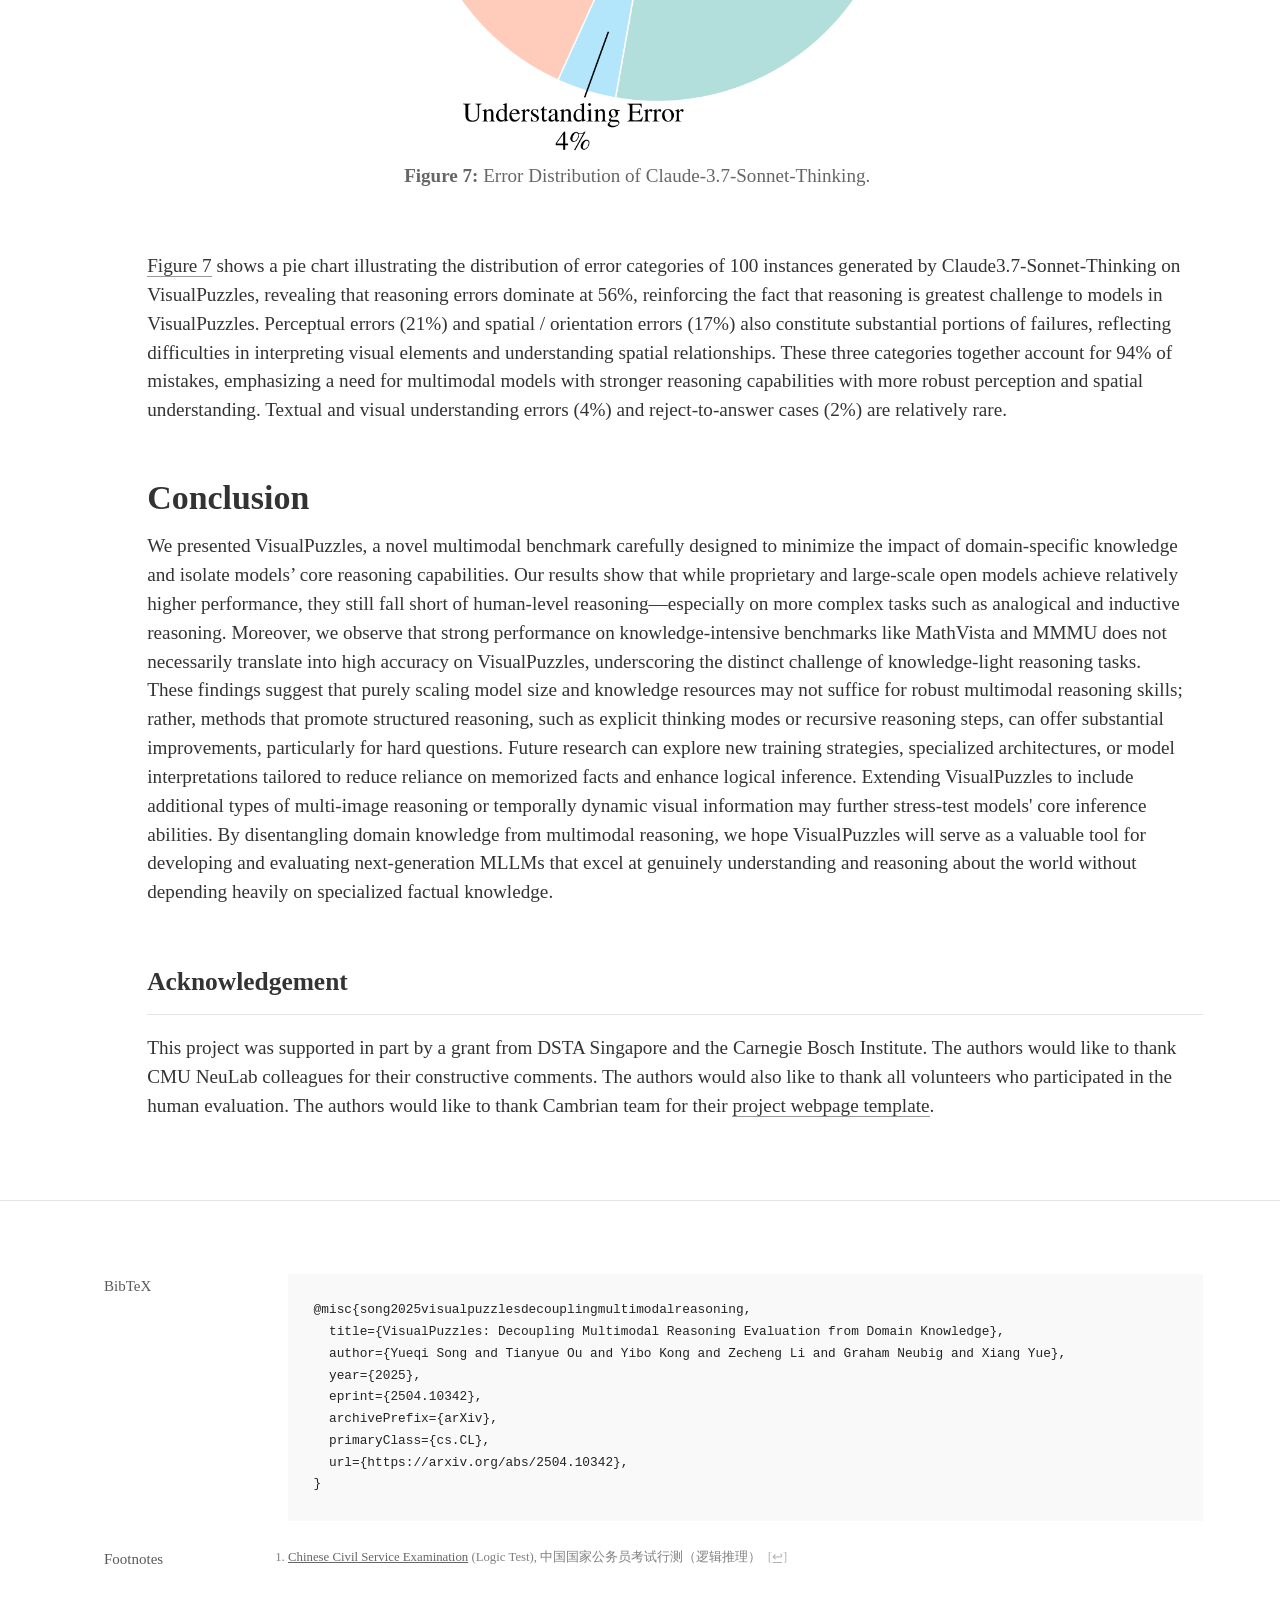
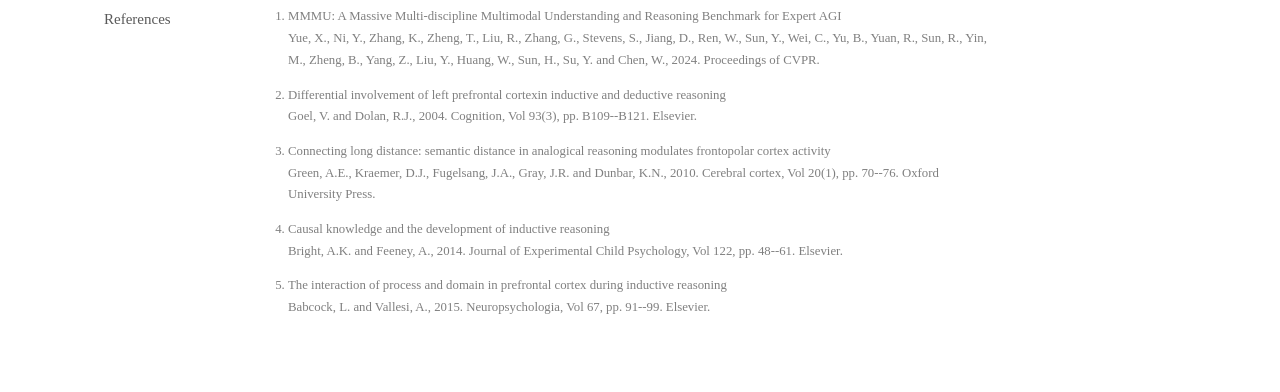
==== commit dd60afaa: "Update index.html" ====
--- a/index.html
+++ b/index.html
@@ -130,6 +130,13 @@
                                      style="height: 1.2em; width: auto;">
                             </span>
                             <span>X Post</span>
+                        </a>
+                        <a href="https://mp.weixin.qq.com/s/1lr-2lXCnCmB26YJzy3e6w" class="button" target="_blank">
+                             <span class="icon is-small">
+                                <img src="./static/img/icons/wechat.png"
+                                     style="height: 1.2em; width: auto;">
+                            </span>
+                            <span>Wechat Blog</span>
                         </a>
                         <!-- <br> -->                      
                     </div>
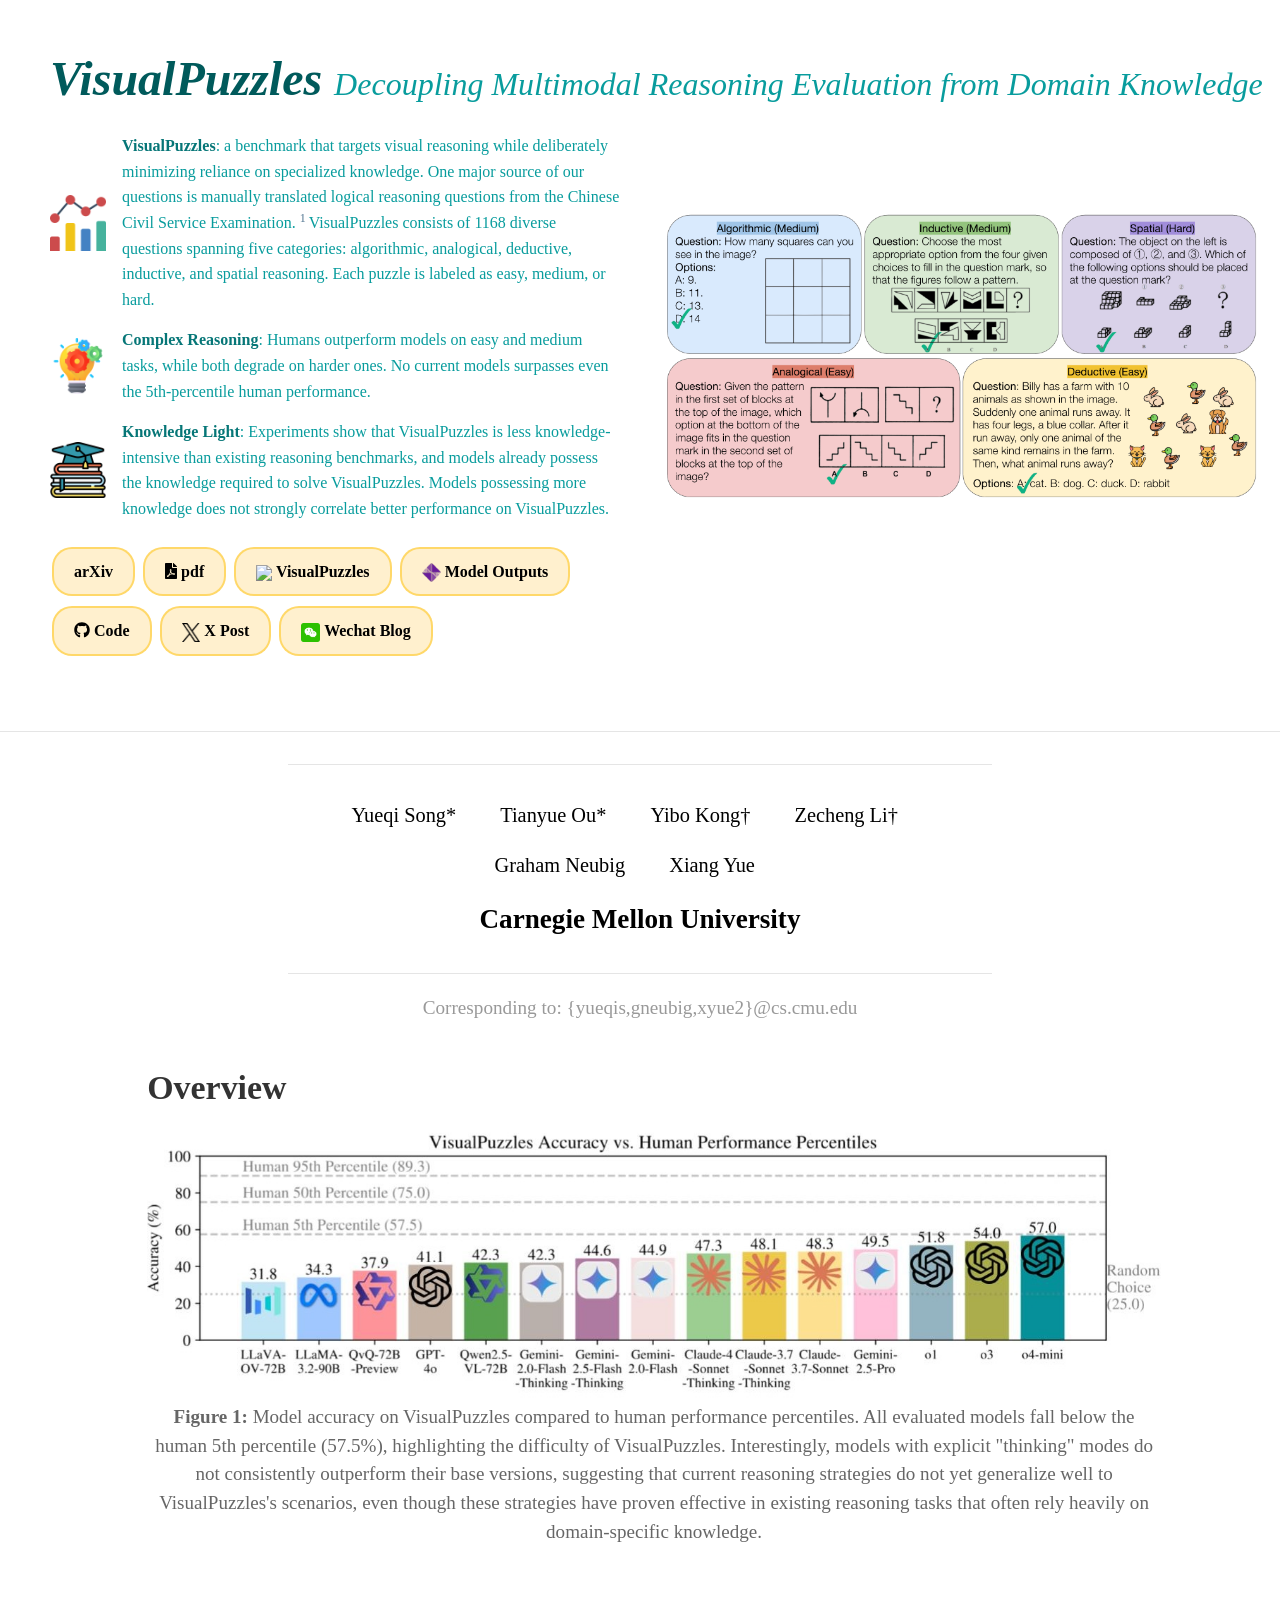
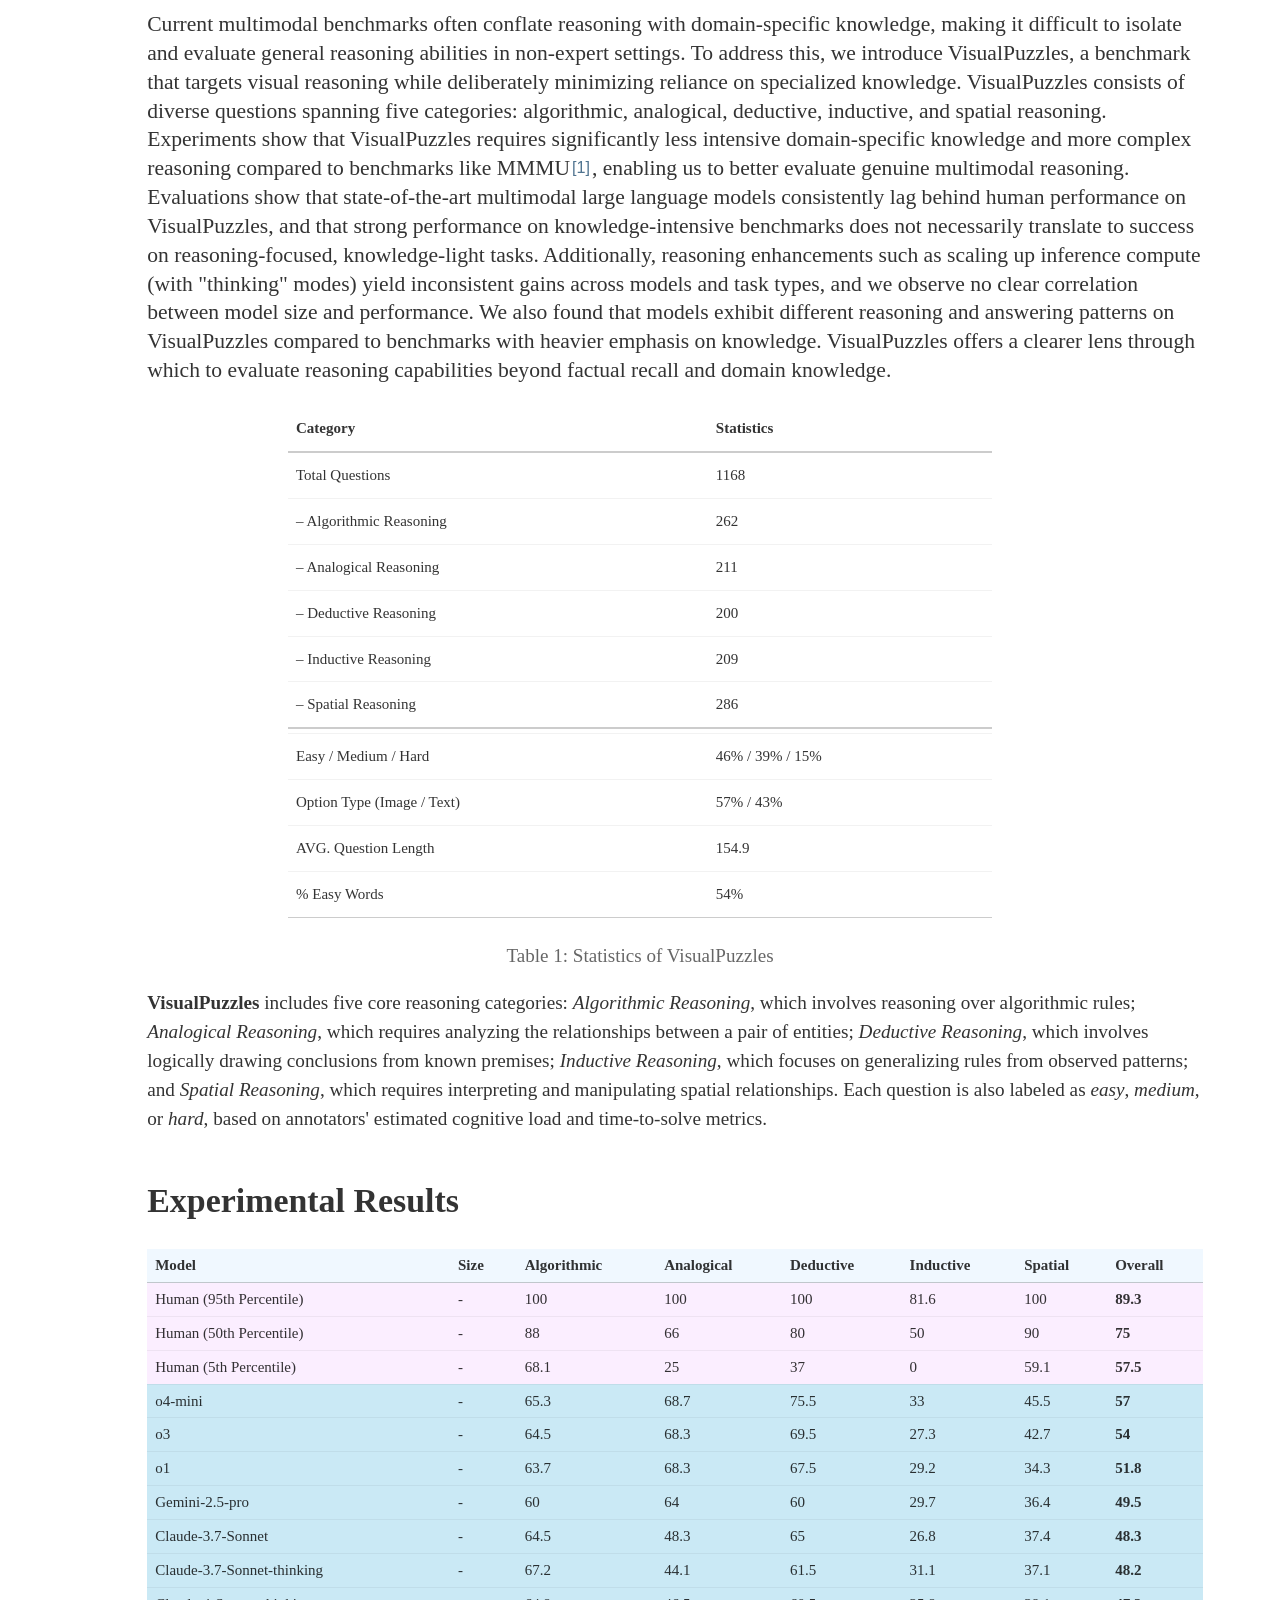
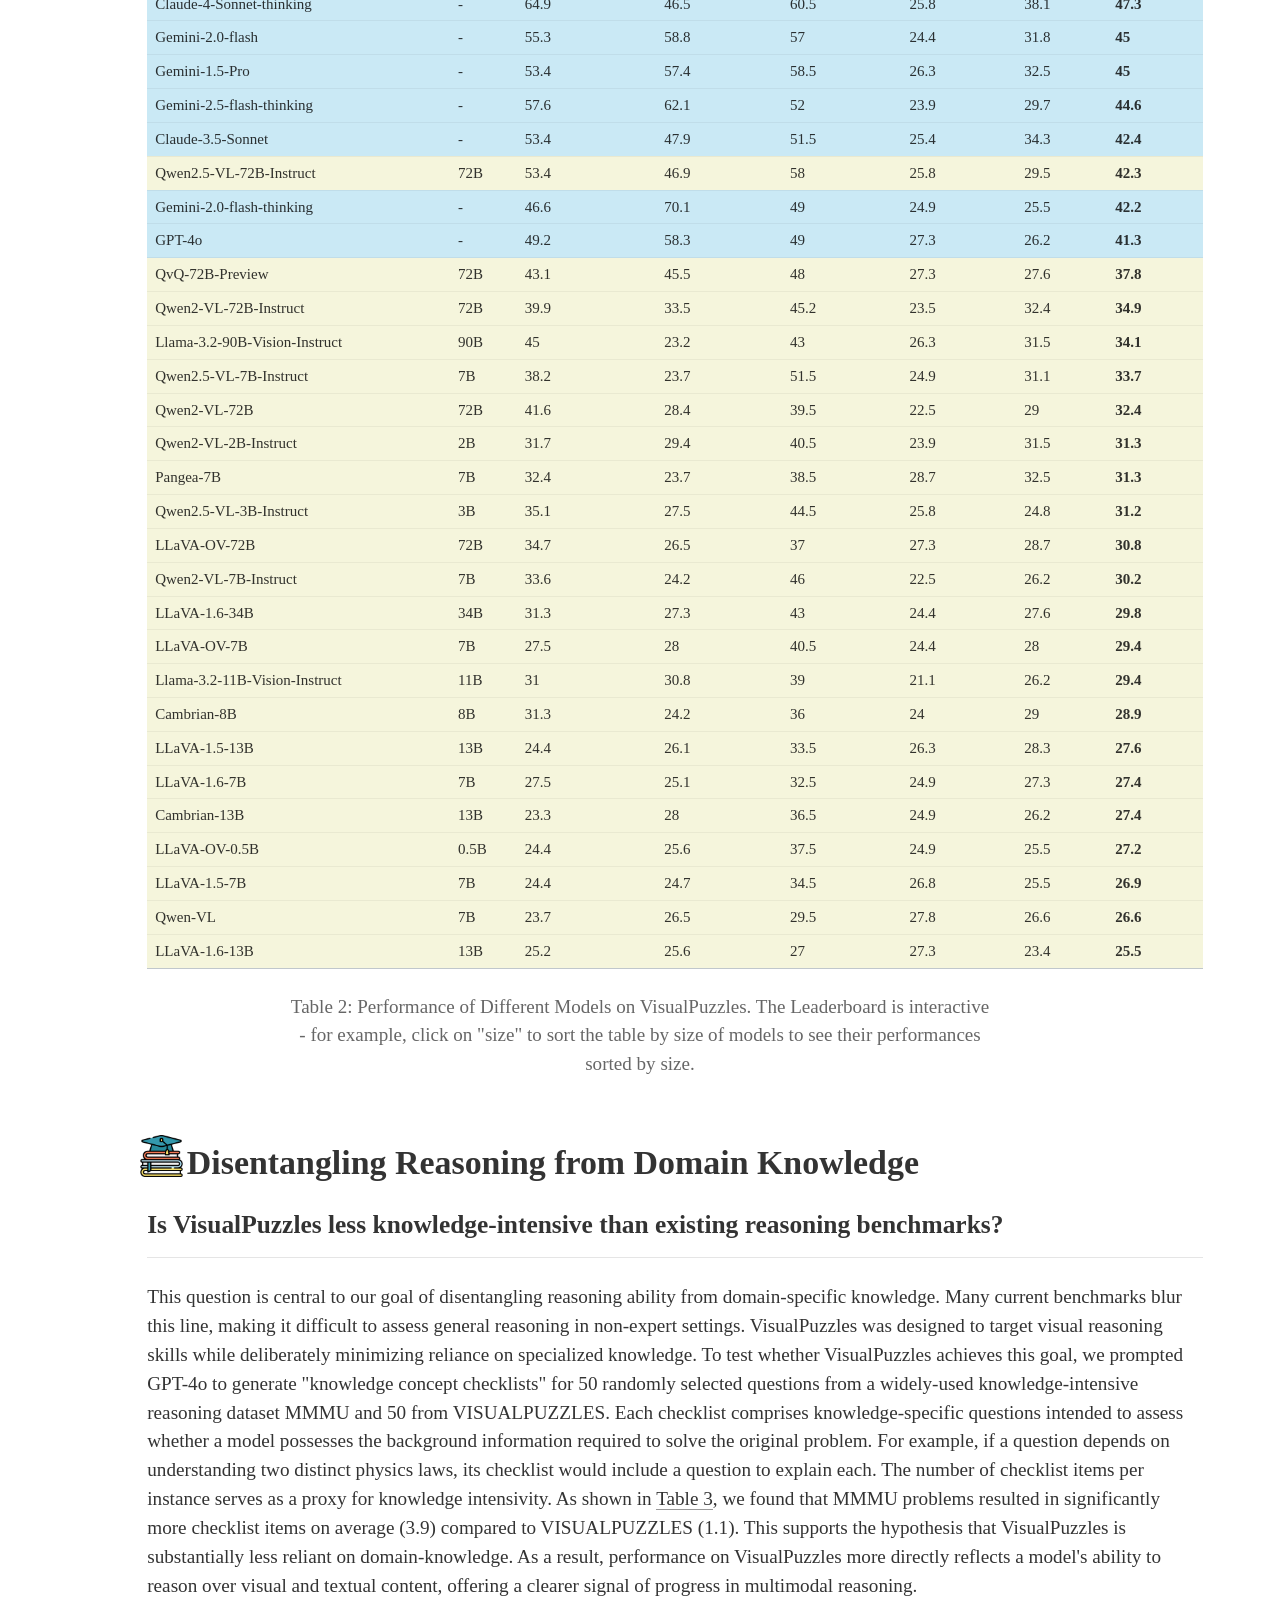
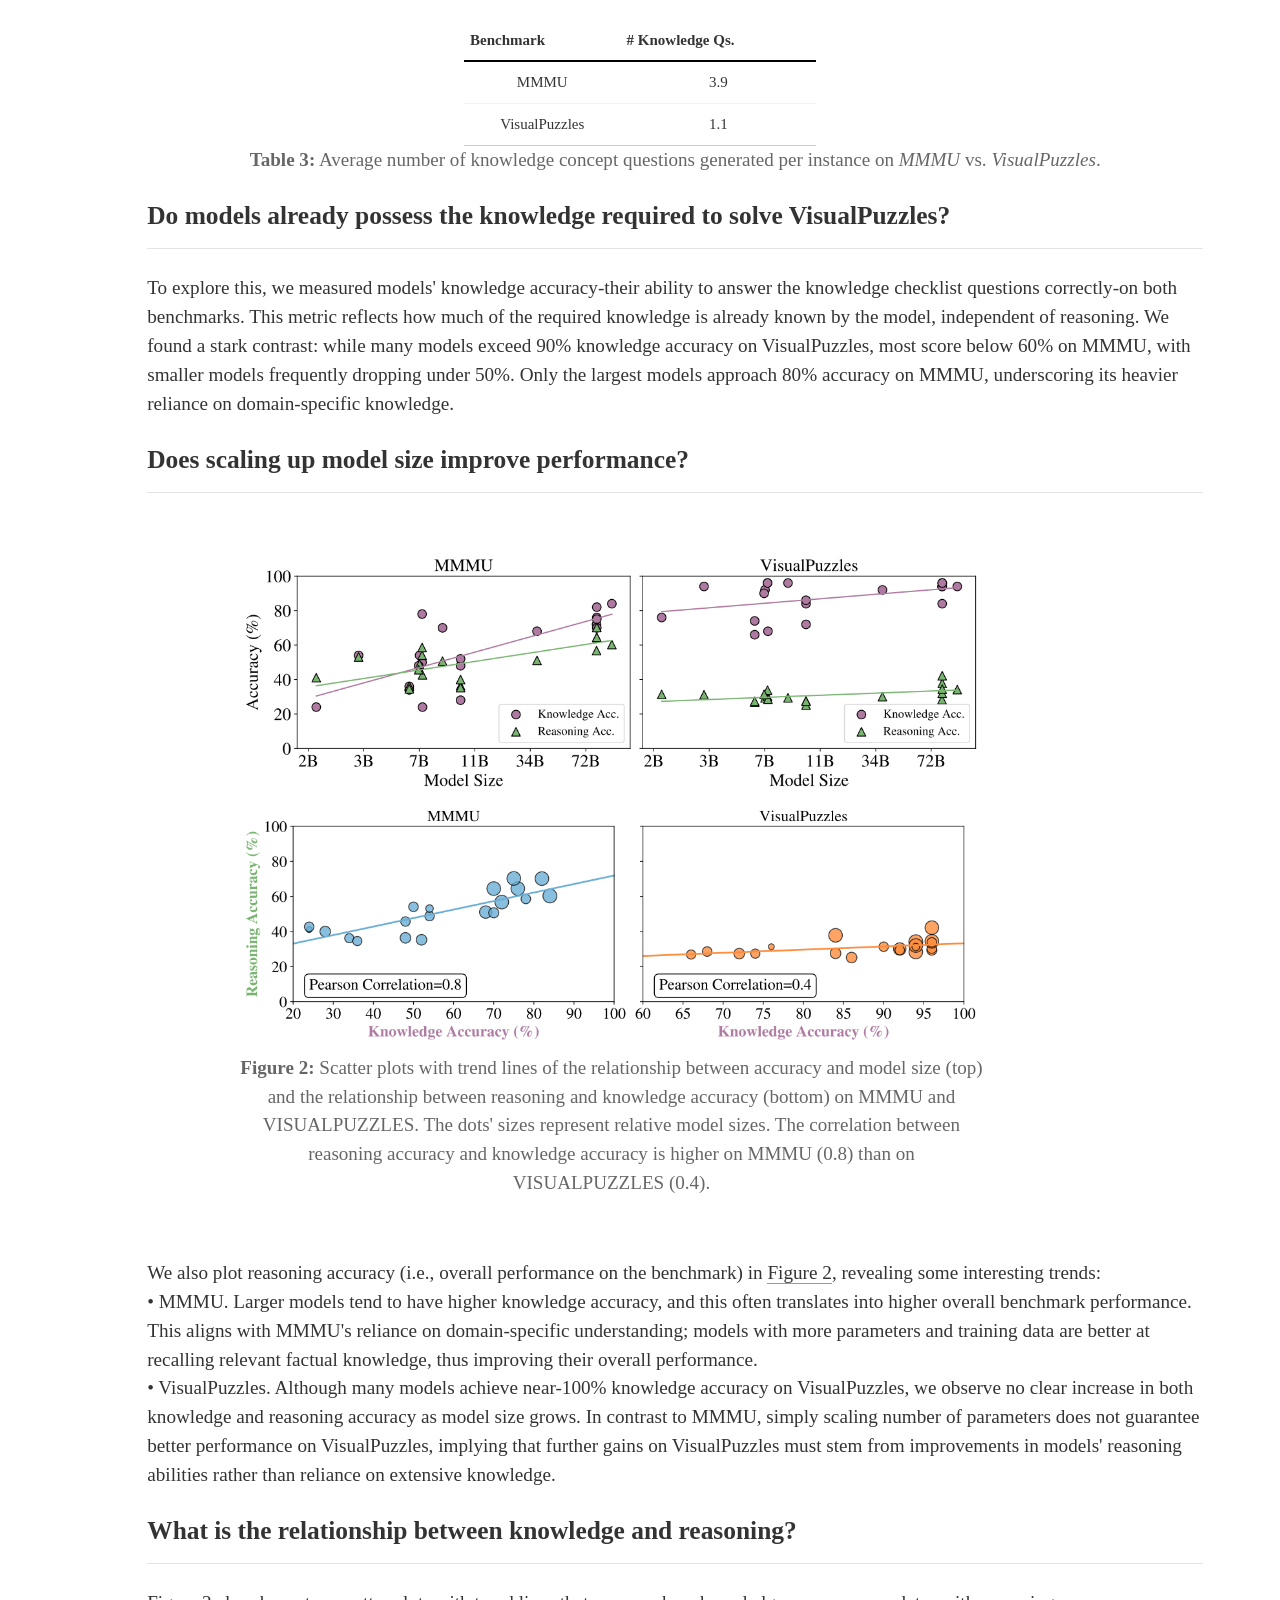
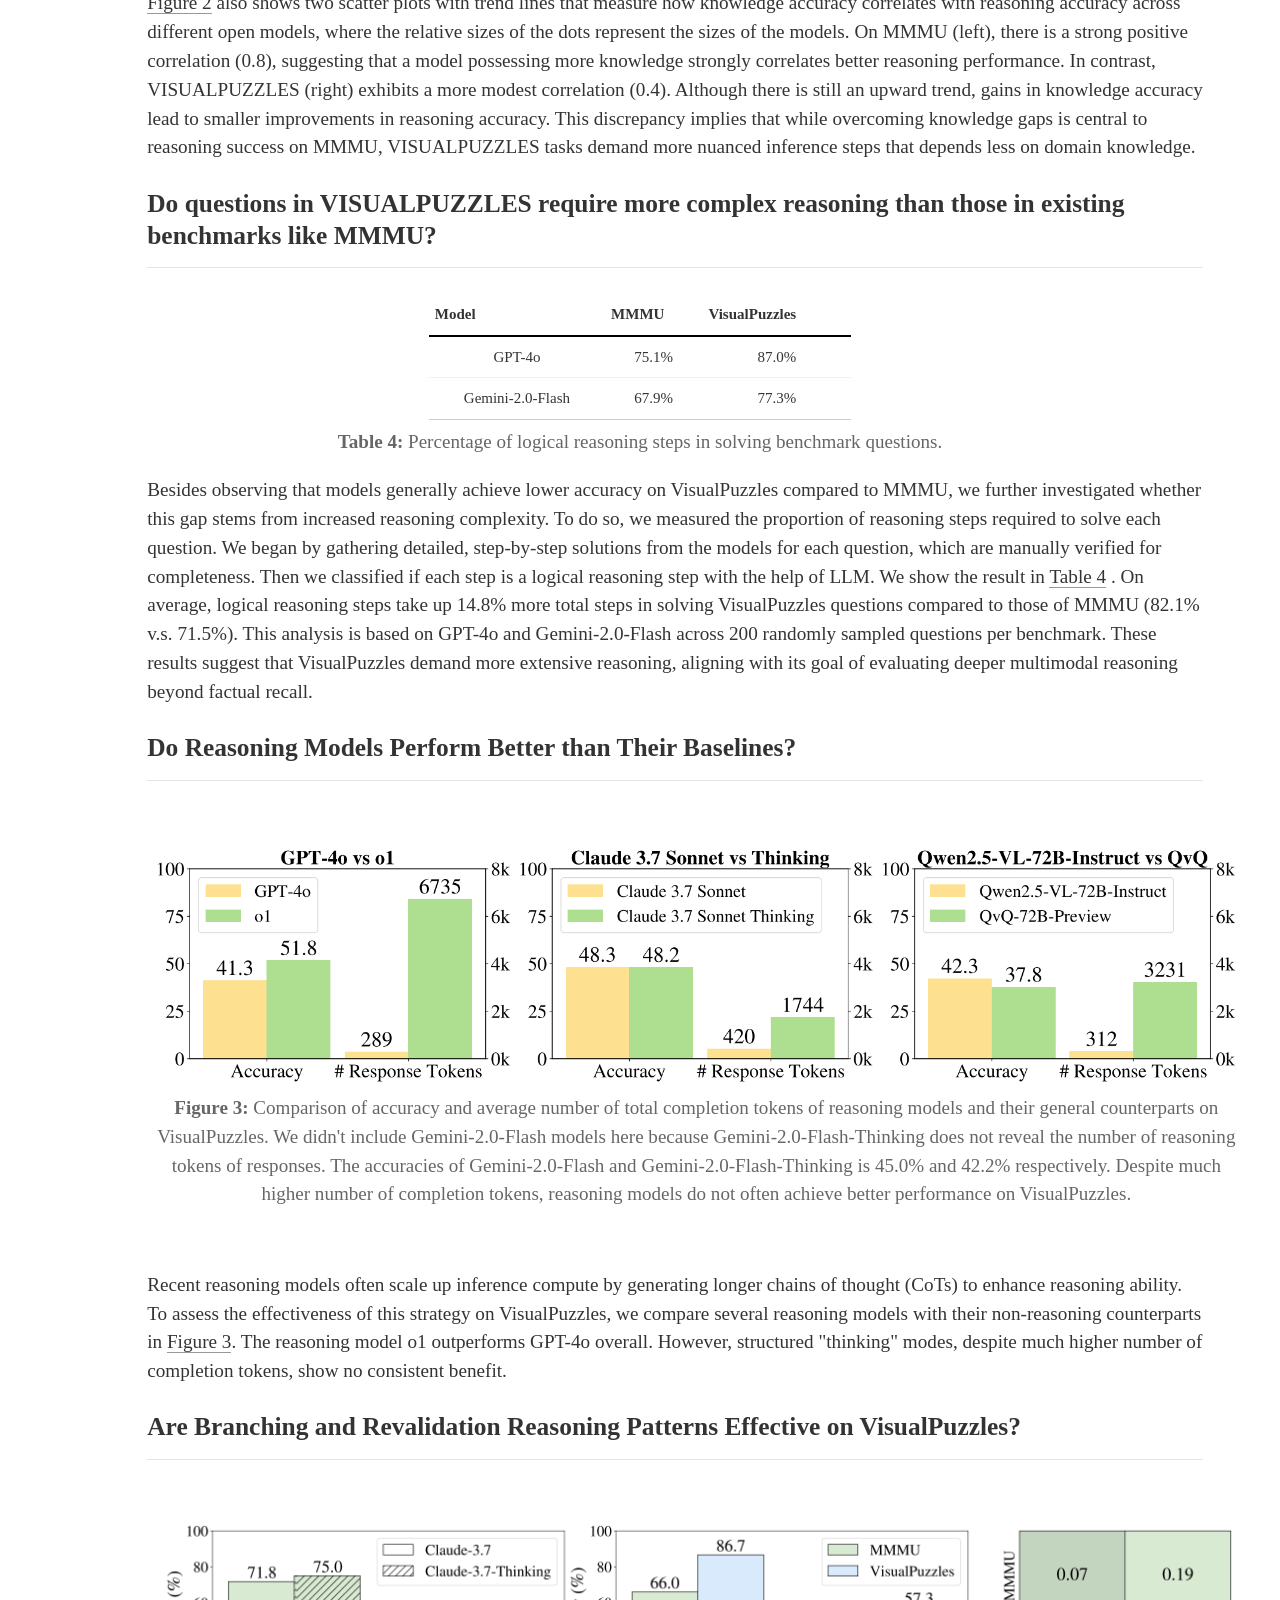
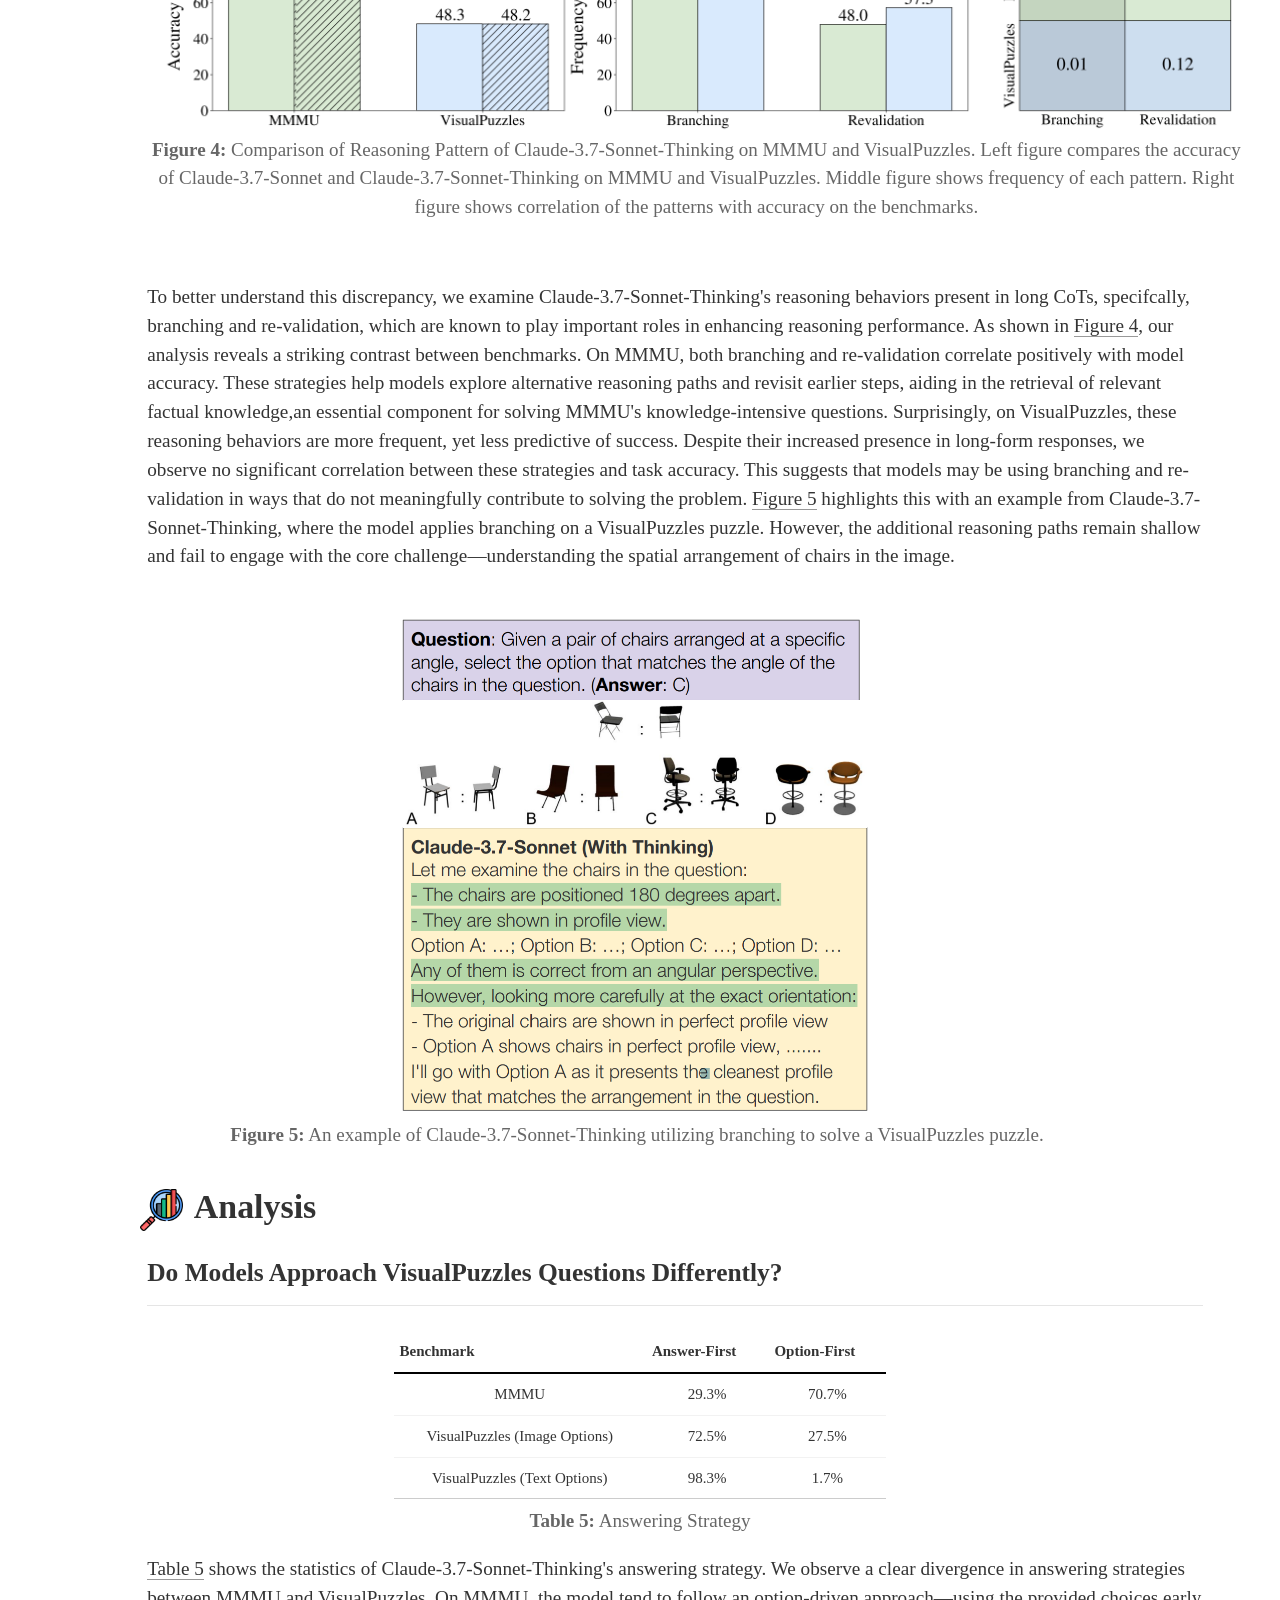
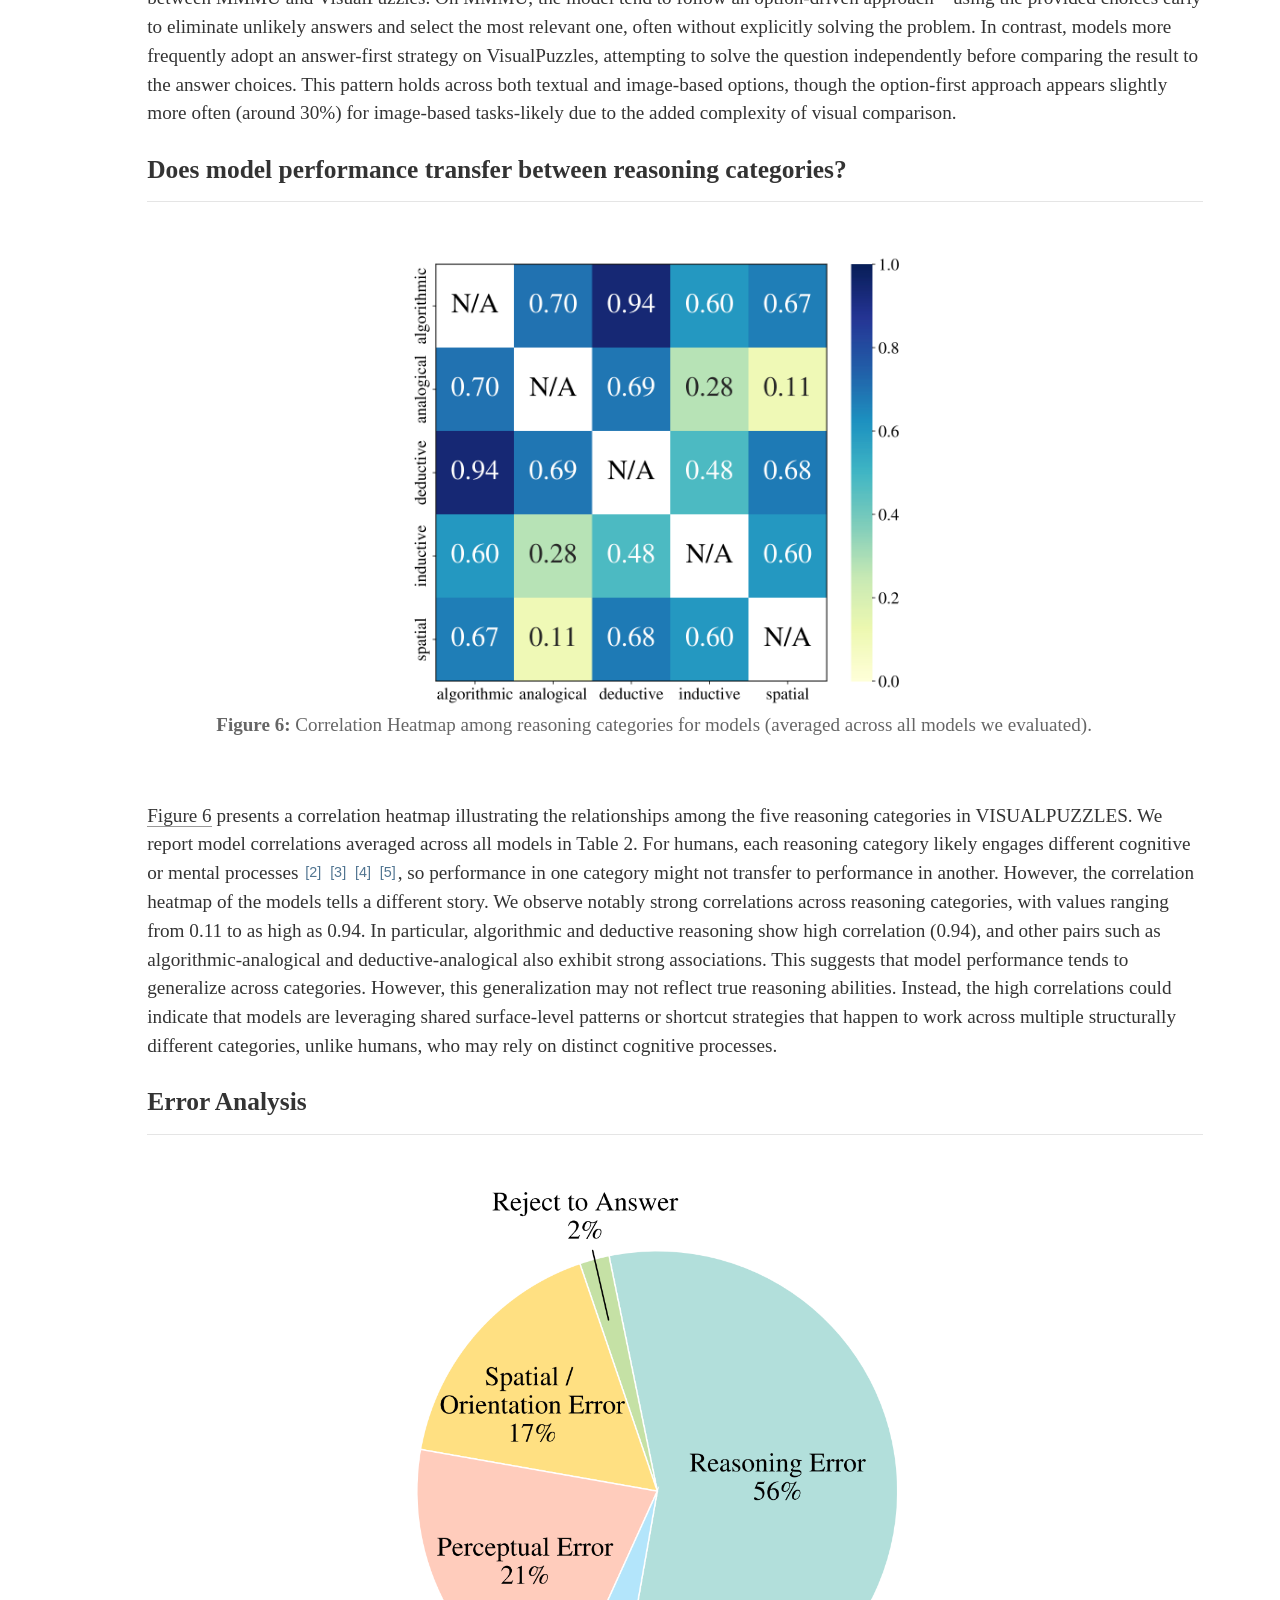
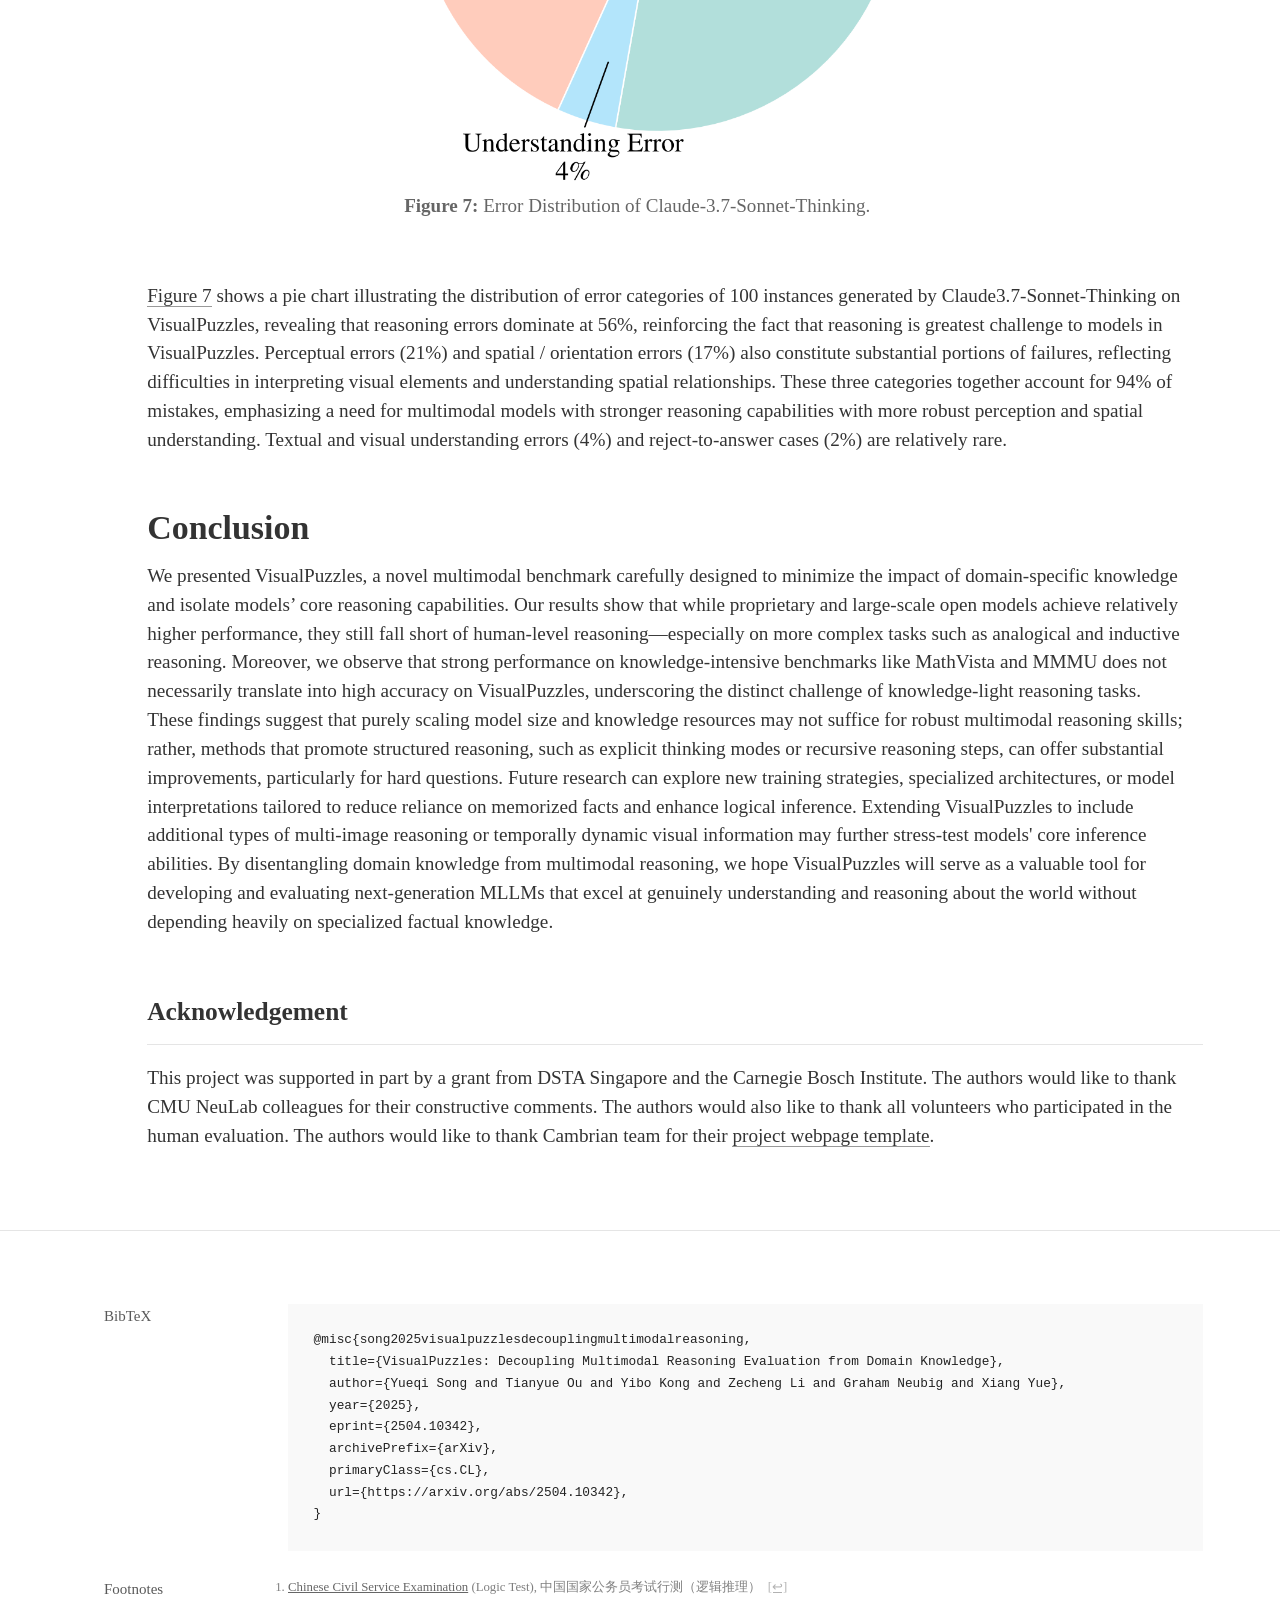
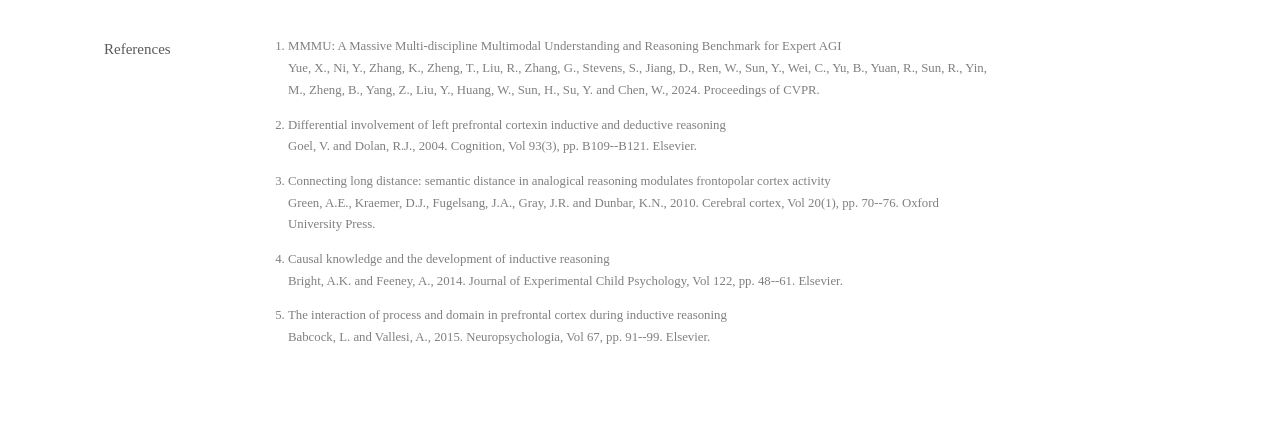
==== commit f4a54ca3: "Update index.html" ====
--- a/index.html
+++ b/index.html
@@ -168,7 +168,7 @@
             <h1 class="text">Overview</h1>
         <d-figure id="fig:human_performance" style="display: flex; justify-content: center; margin-top: -5%;">
             <figure>
-                <img data-zoomable="" draggable="false" src="static/img/human_performance.png" alt="human_performance" style="width: 134%" class="center">
+                <img data-zoomable="" draggable="false" src="static/img/human_performance.png" alt="human_performance" style="width: 120%" class="center">
                 <figcaption style="width: 120%" >
                     <strong>Figure 1:</strong> Model accuracy on VisualPuzzles compared to human performance percentiles. 
                     All evaluated models fall below the human 5th percentile (57.5%), highlighting the difficulty of VisualPuzzles. 
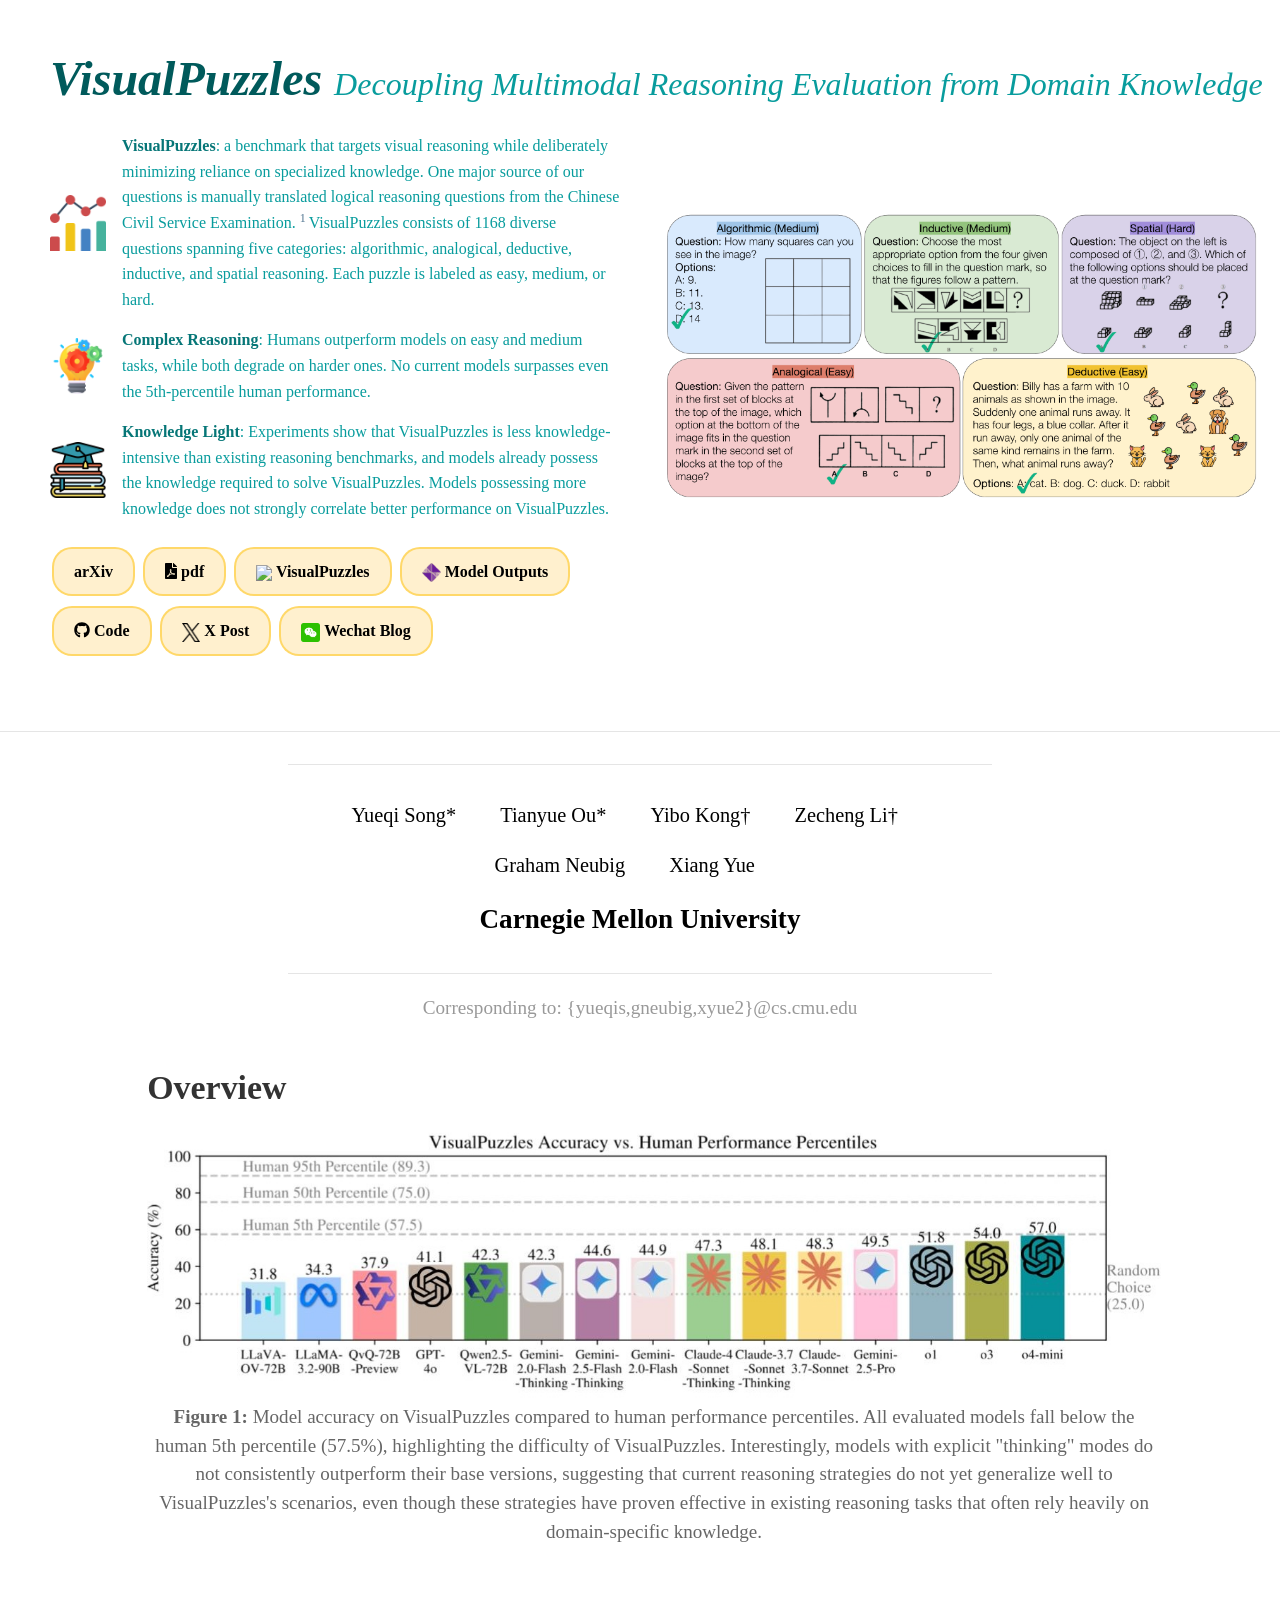
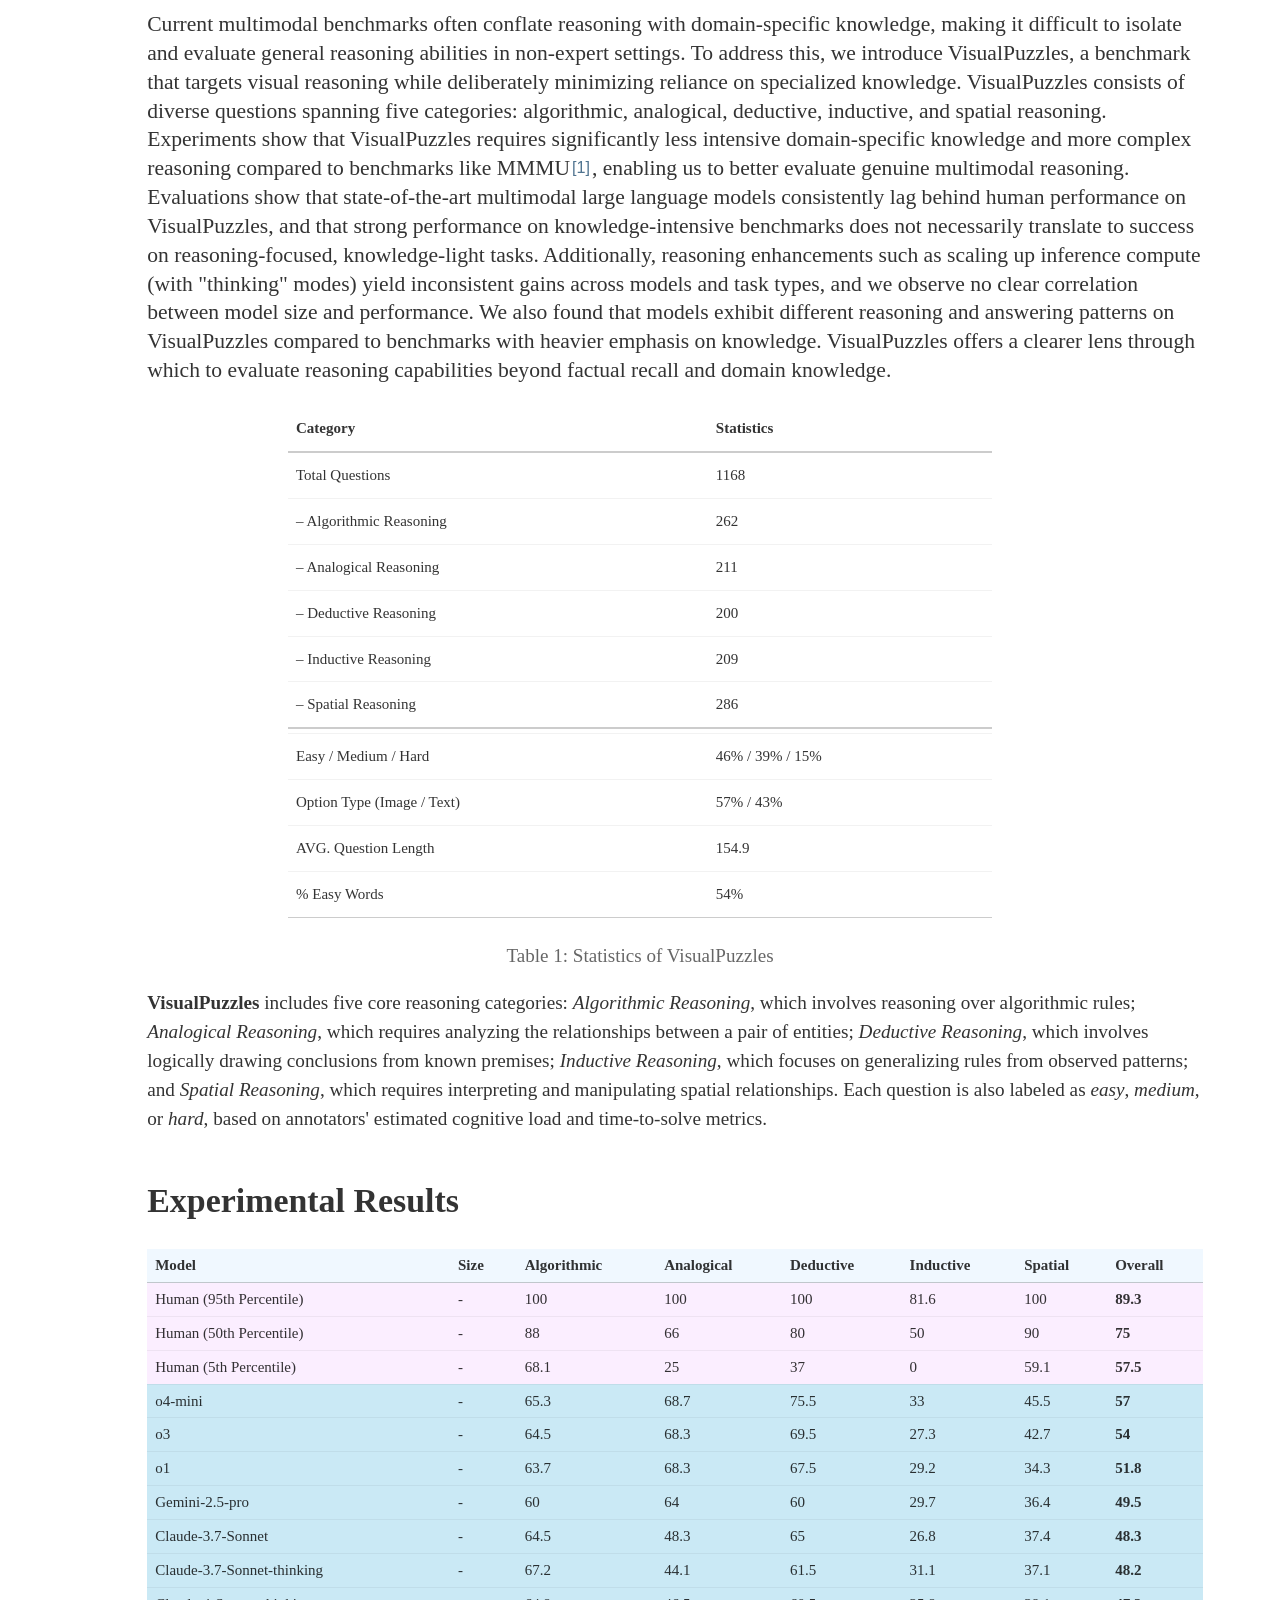
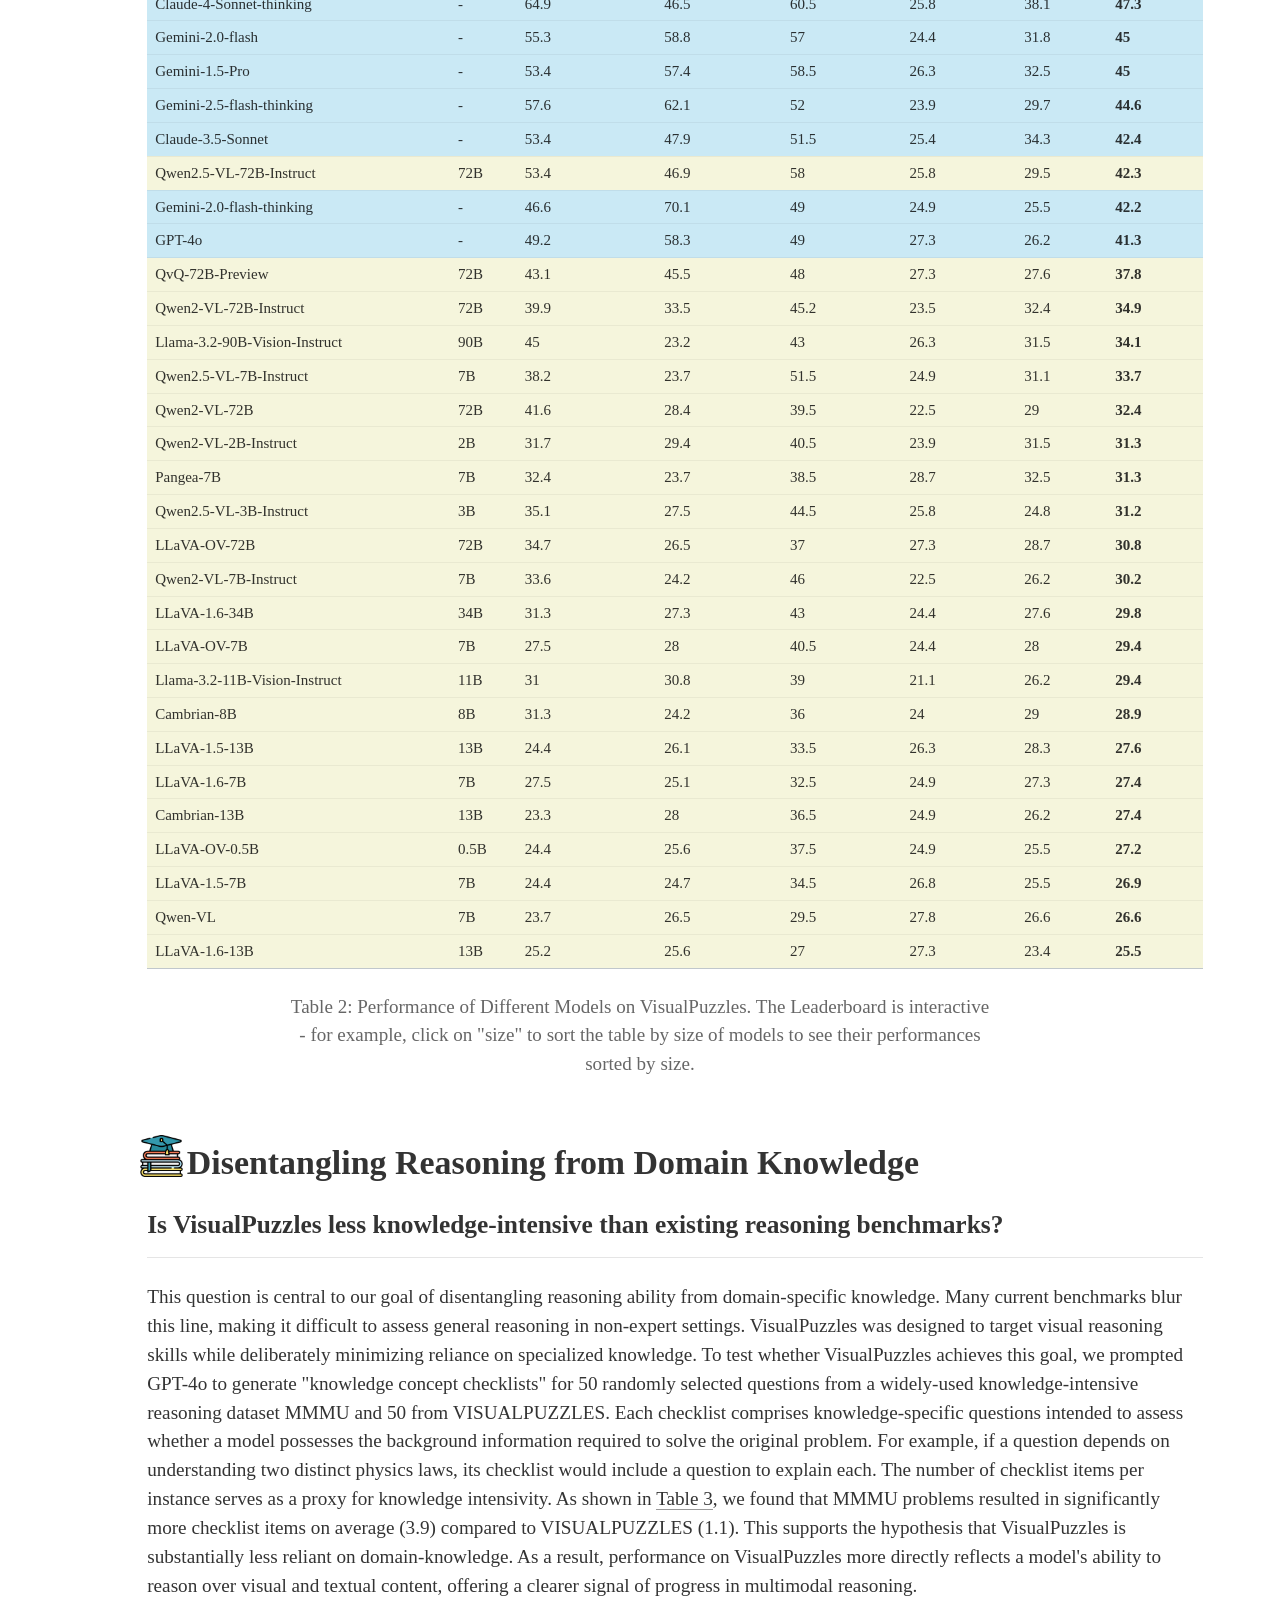
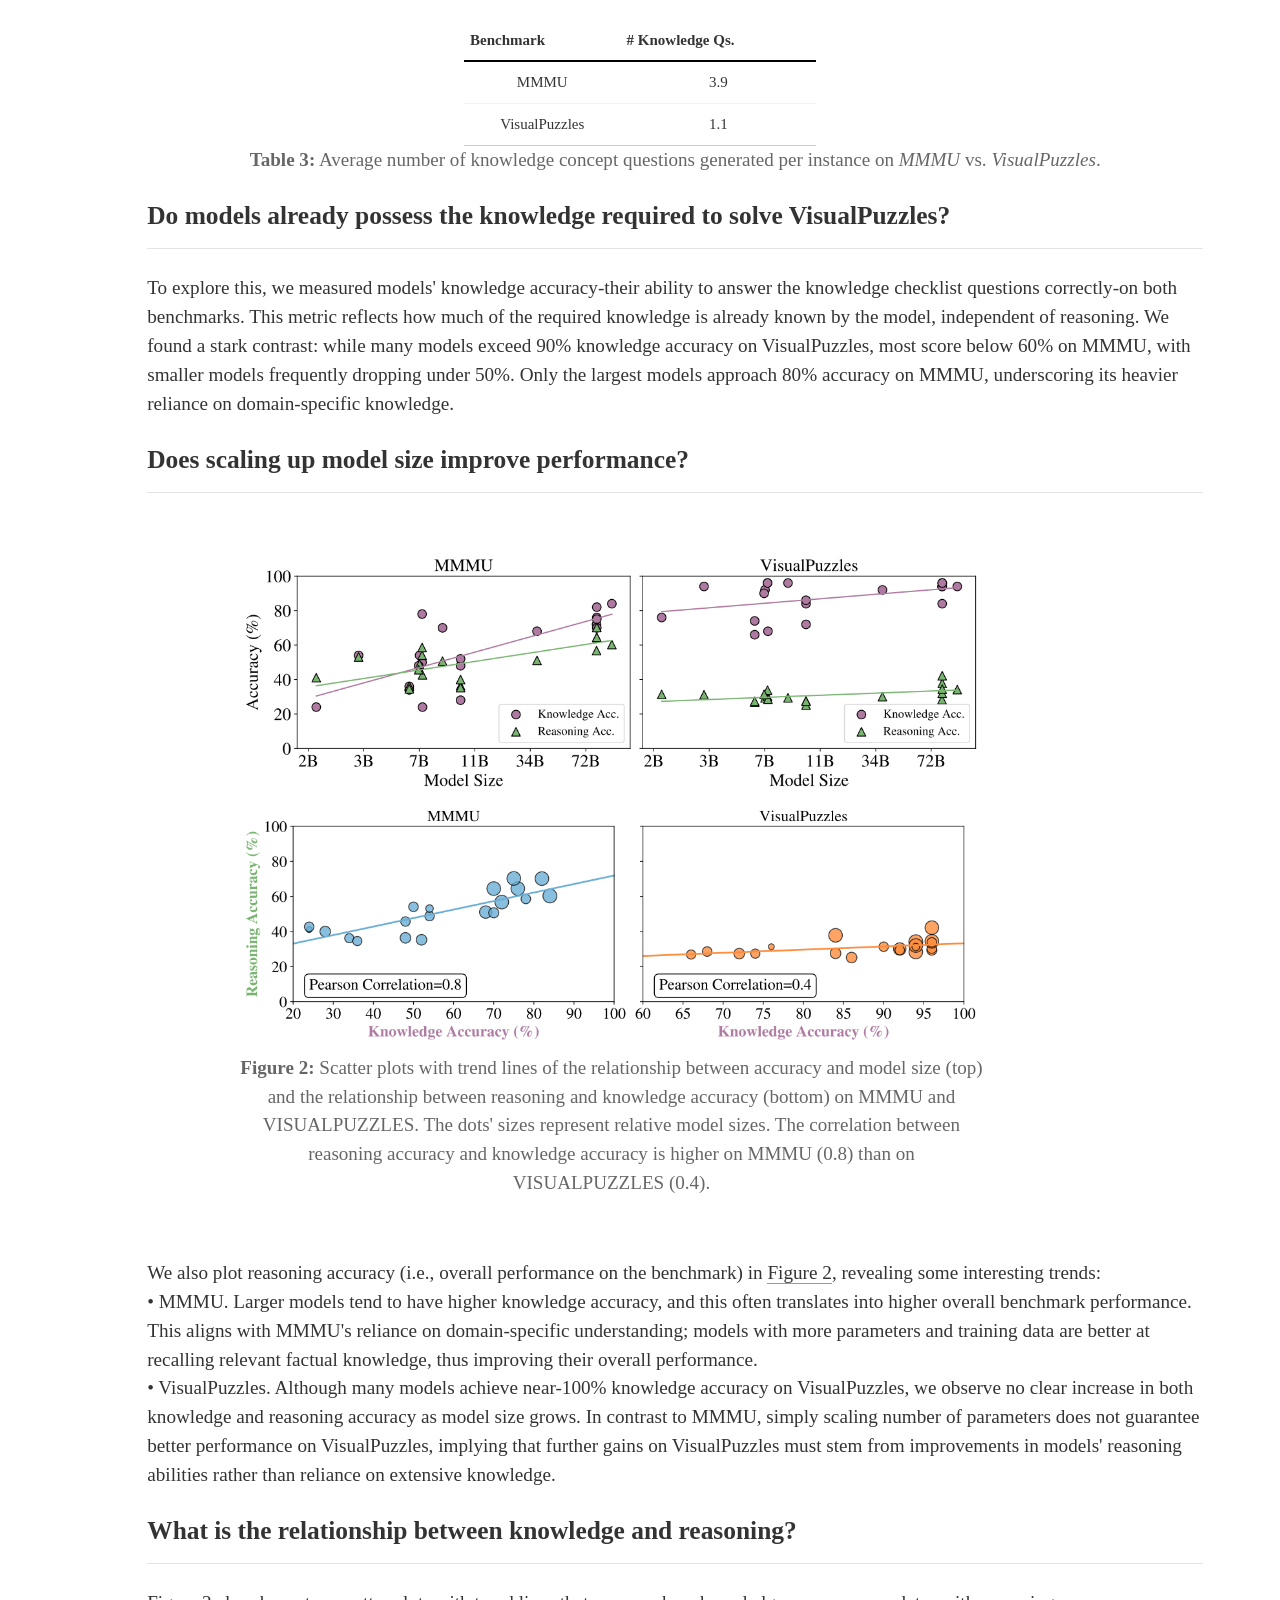
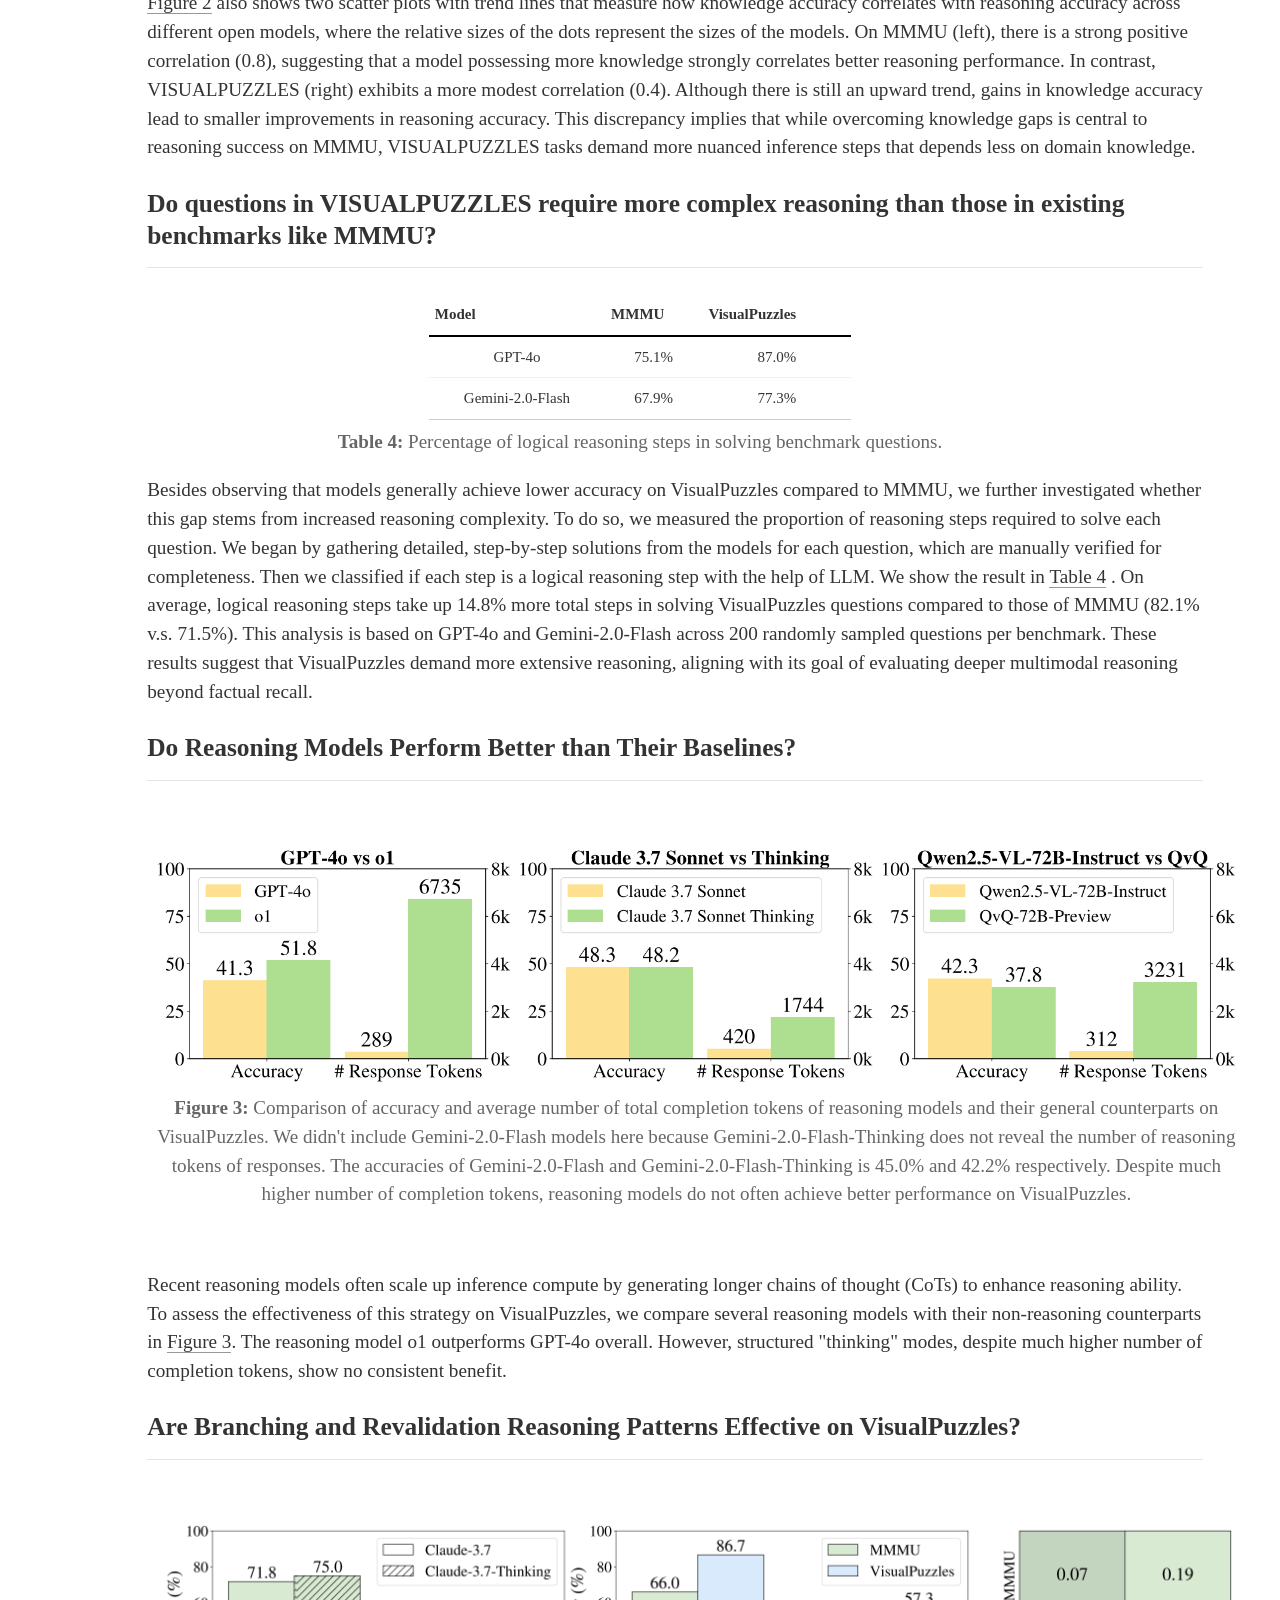
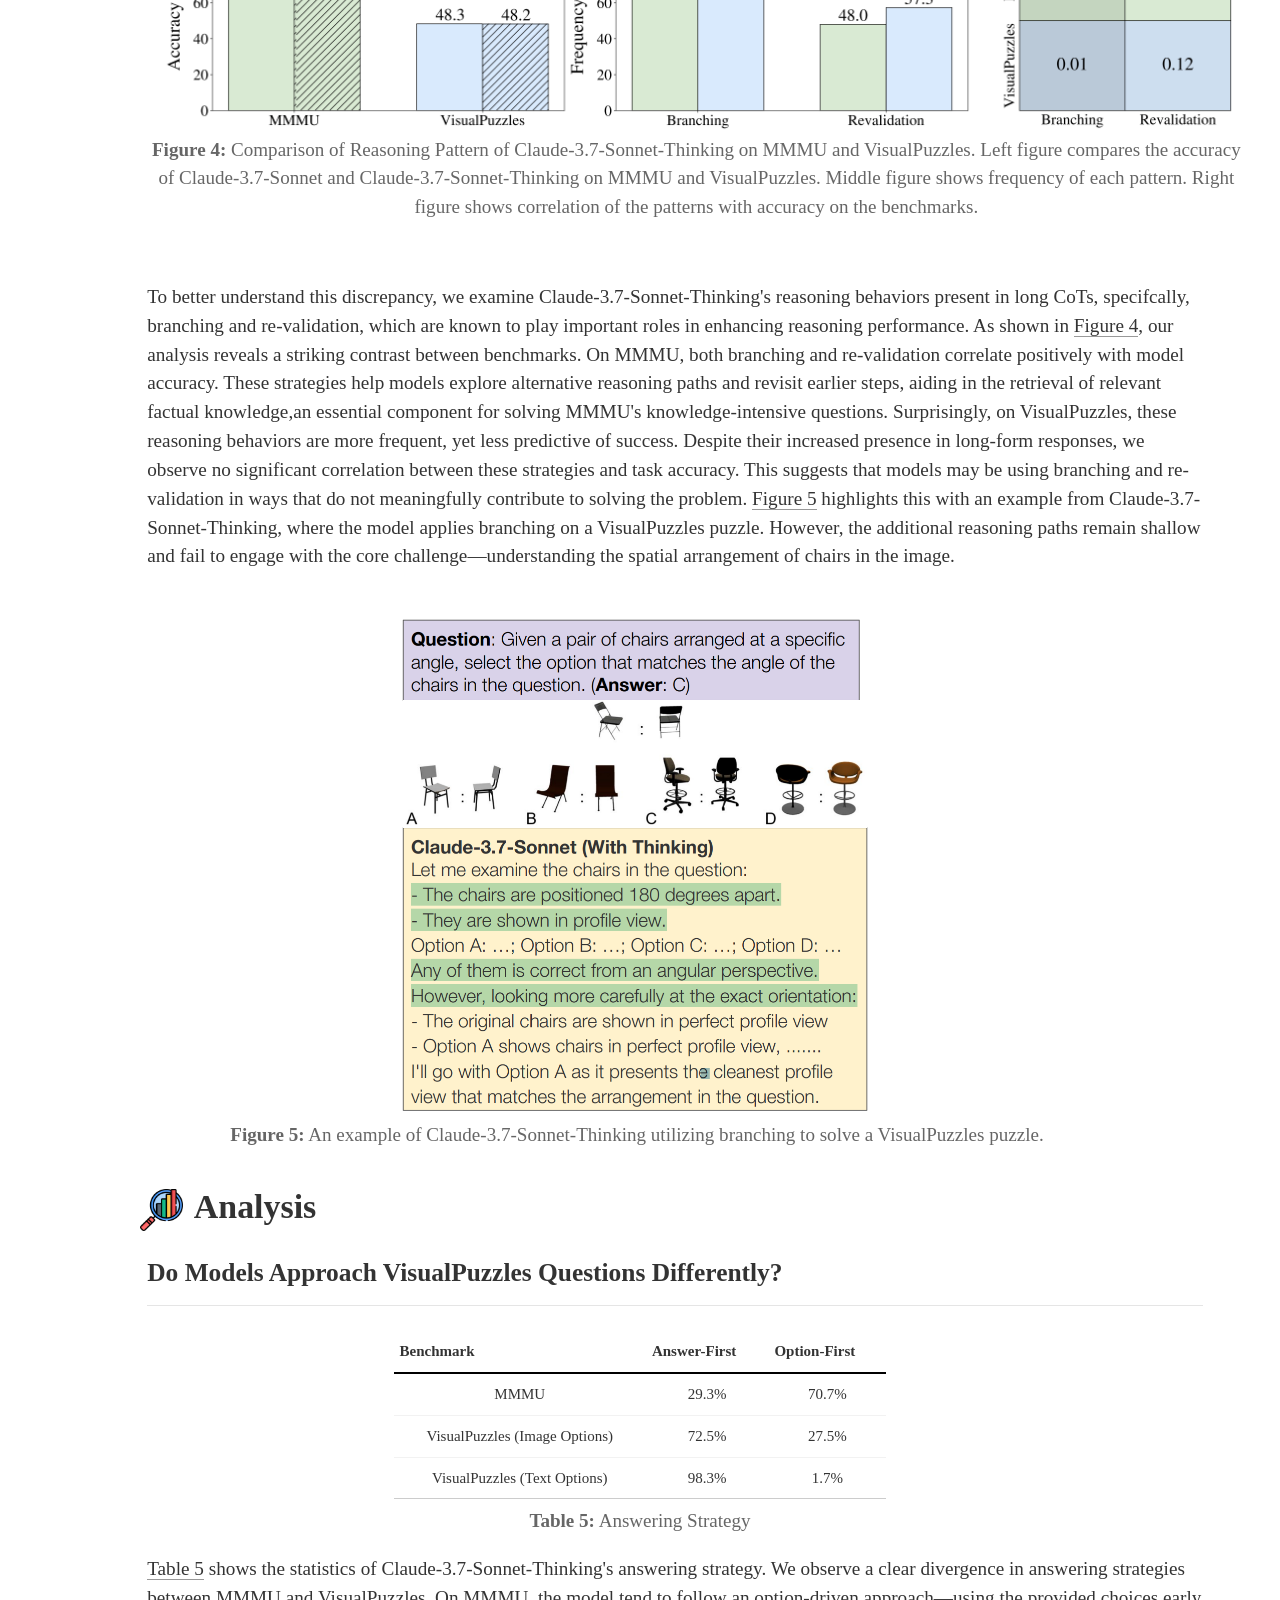
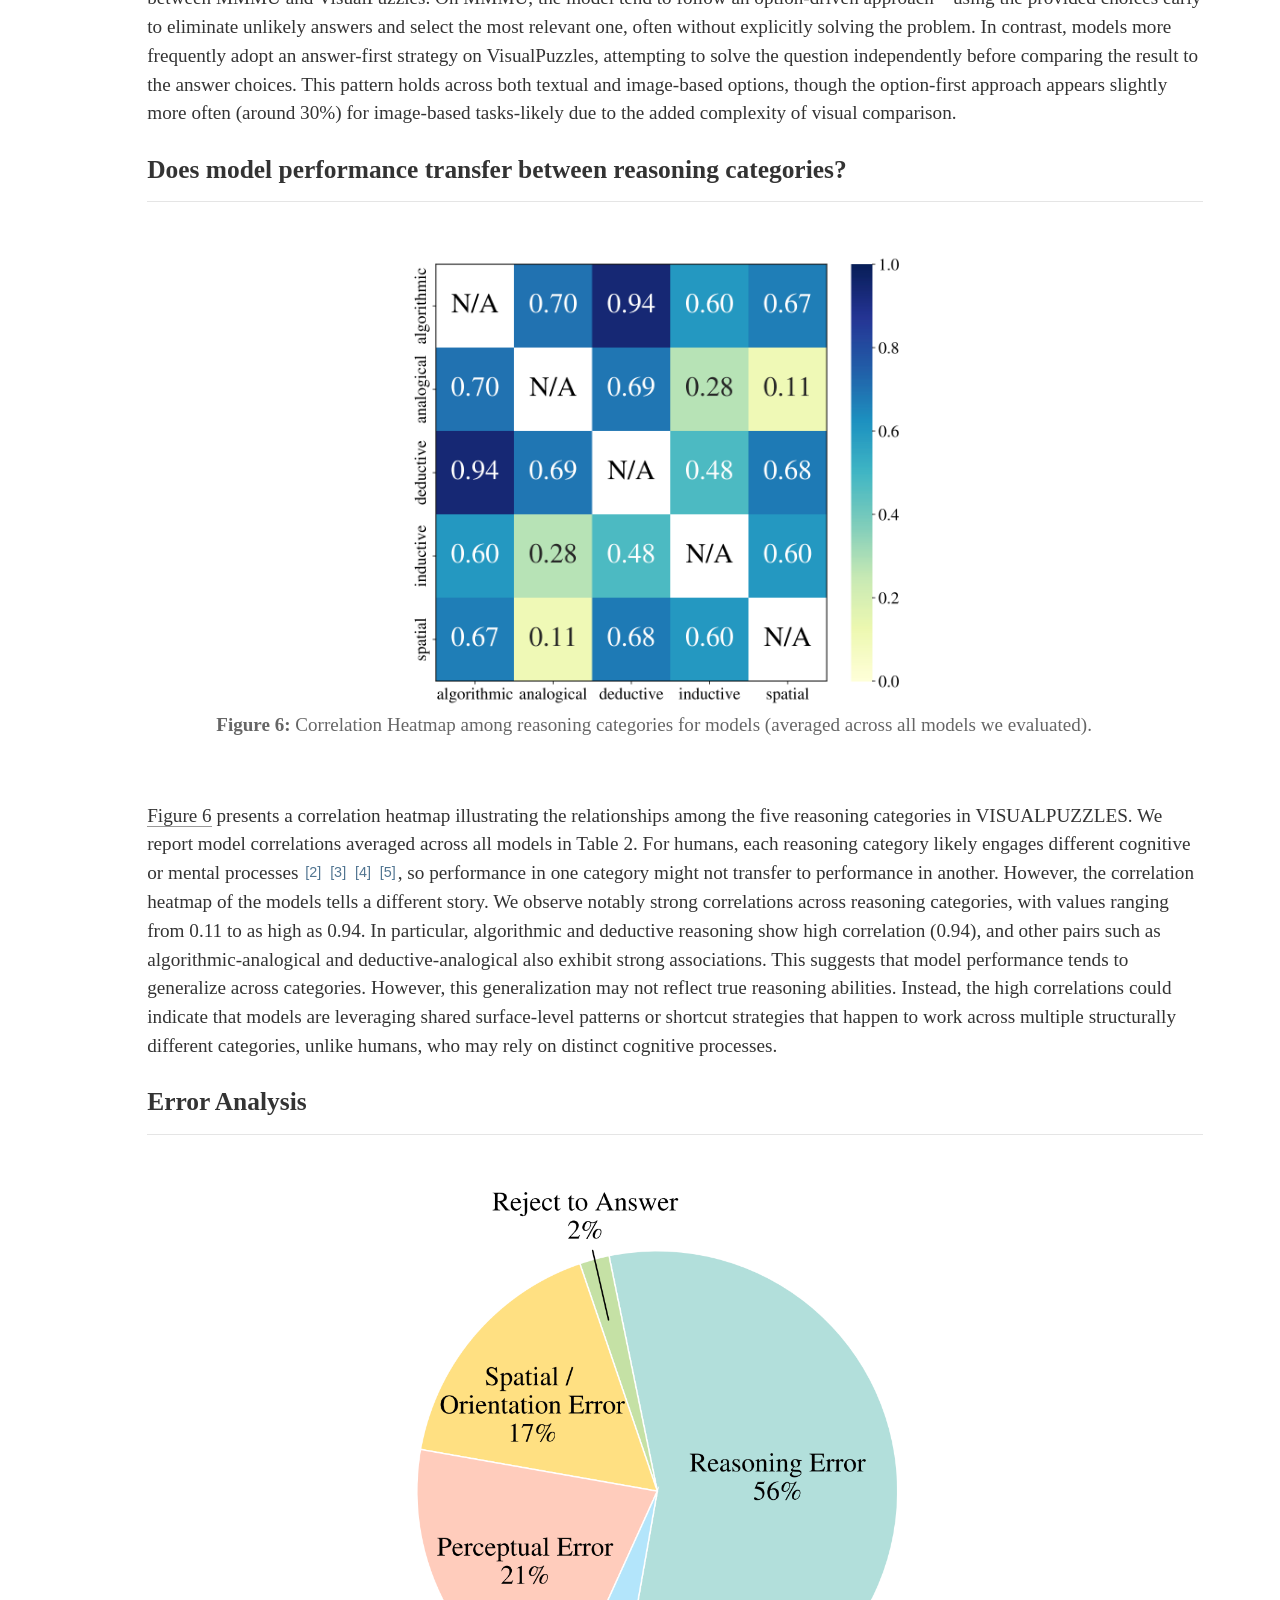
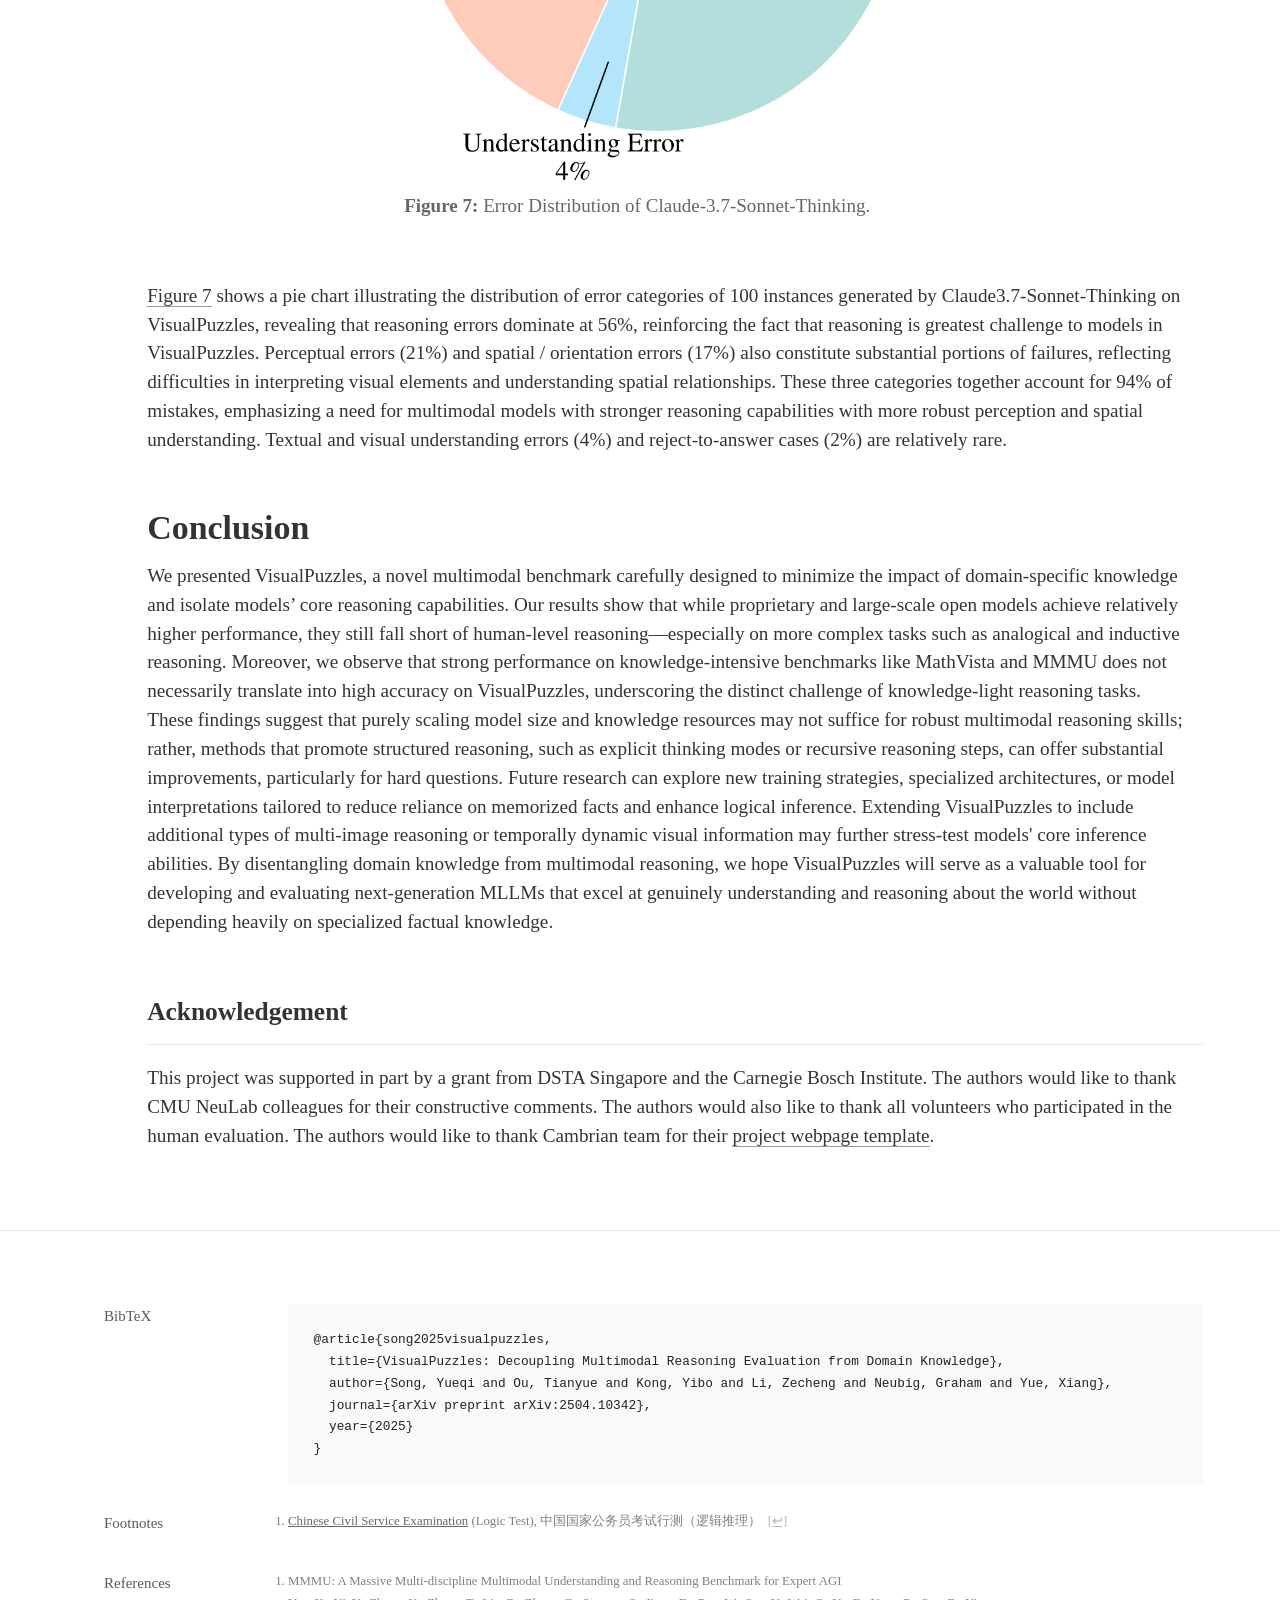
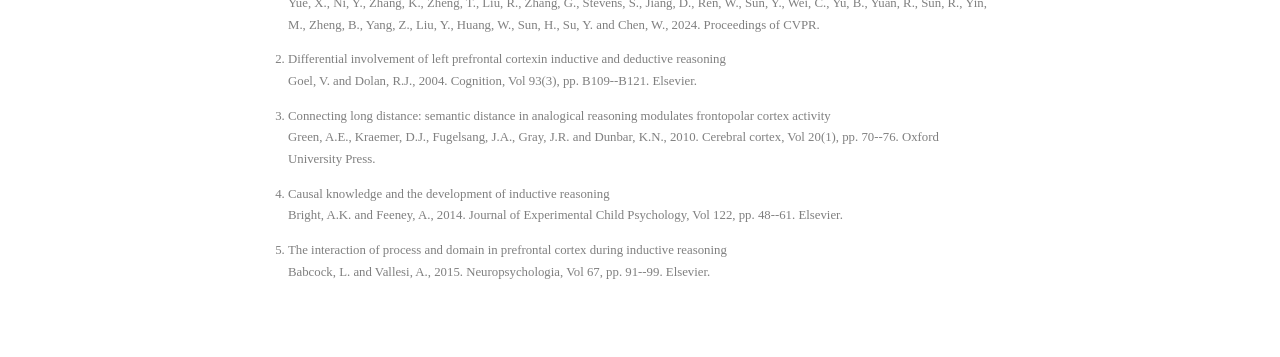
==== commit 80c8348a: "Update index.html" ====
--- a/index.html
+++ b/index.html
@@ -545,15 +545,12 @@
     <d-appendix>
         <h3>BibTeX</h3>
             <p class="bibtex" style="width: 130%">
-                @misc{song2025visualpuzzlesdecouplingmultimodalreasoning,<br>
-                    &nbsp;&nbsp;title={VisualPuzzles: Decoupling Multimodal Reasoning Evaluation from Domain Knowledge}, <br>
-                    &nbsp;&nbsp;author={Yueqi Song and Tianyue Ou and Yibo Kong and Zecheng Li and Graham Neubig and Xiang Yue},<br>
-                    &nbsp;&nbsp;year={2025},<br>
-                    &nbsp;&nbsp;eprint={2504.10342},<br>
-                    &nbsp;&nbsp;archivePrefix={arXiv},<br>
-                    &nbsp;&nbsp;primaryClass={cs.CL},<br>
-                    &nbsp;&nbsp;url={https://arxiv.org/abs/2504.10342}, <br>
-              }
+                @article{song2025visualpuzzles,<br>
+                  &nbsp;&nbsp;title={VisualPuzzles: Decoupling Multimodal Reasoning Evaluation from Domain Knowledge},<br>
+                  &nbsp;&nbsp;author={Song, Yueqi and Ou, Tianyue and Kong, Yibo and Li, Zecheng and Neubig, Graham and Yue, Xiang},<br>
+                  &nbsp;&nbsp;journal={arXiv preprint arXiv:2504.10342},<br>
+                  &nbsp;&nbsp;year={2025}<br>
+                }
             </p>
 
         <d-footnote-list></d-footnote-list>
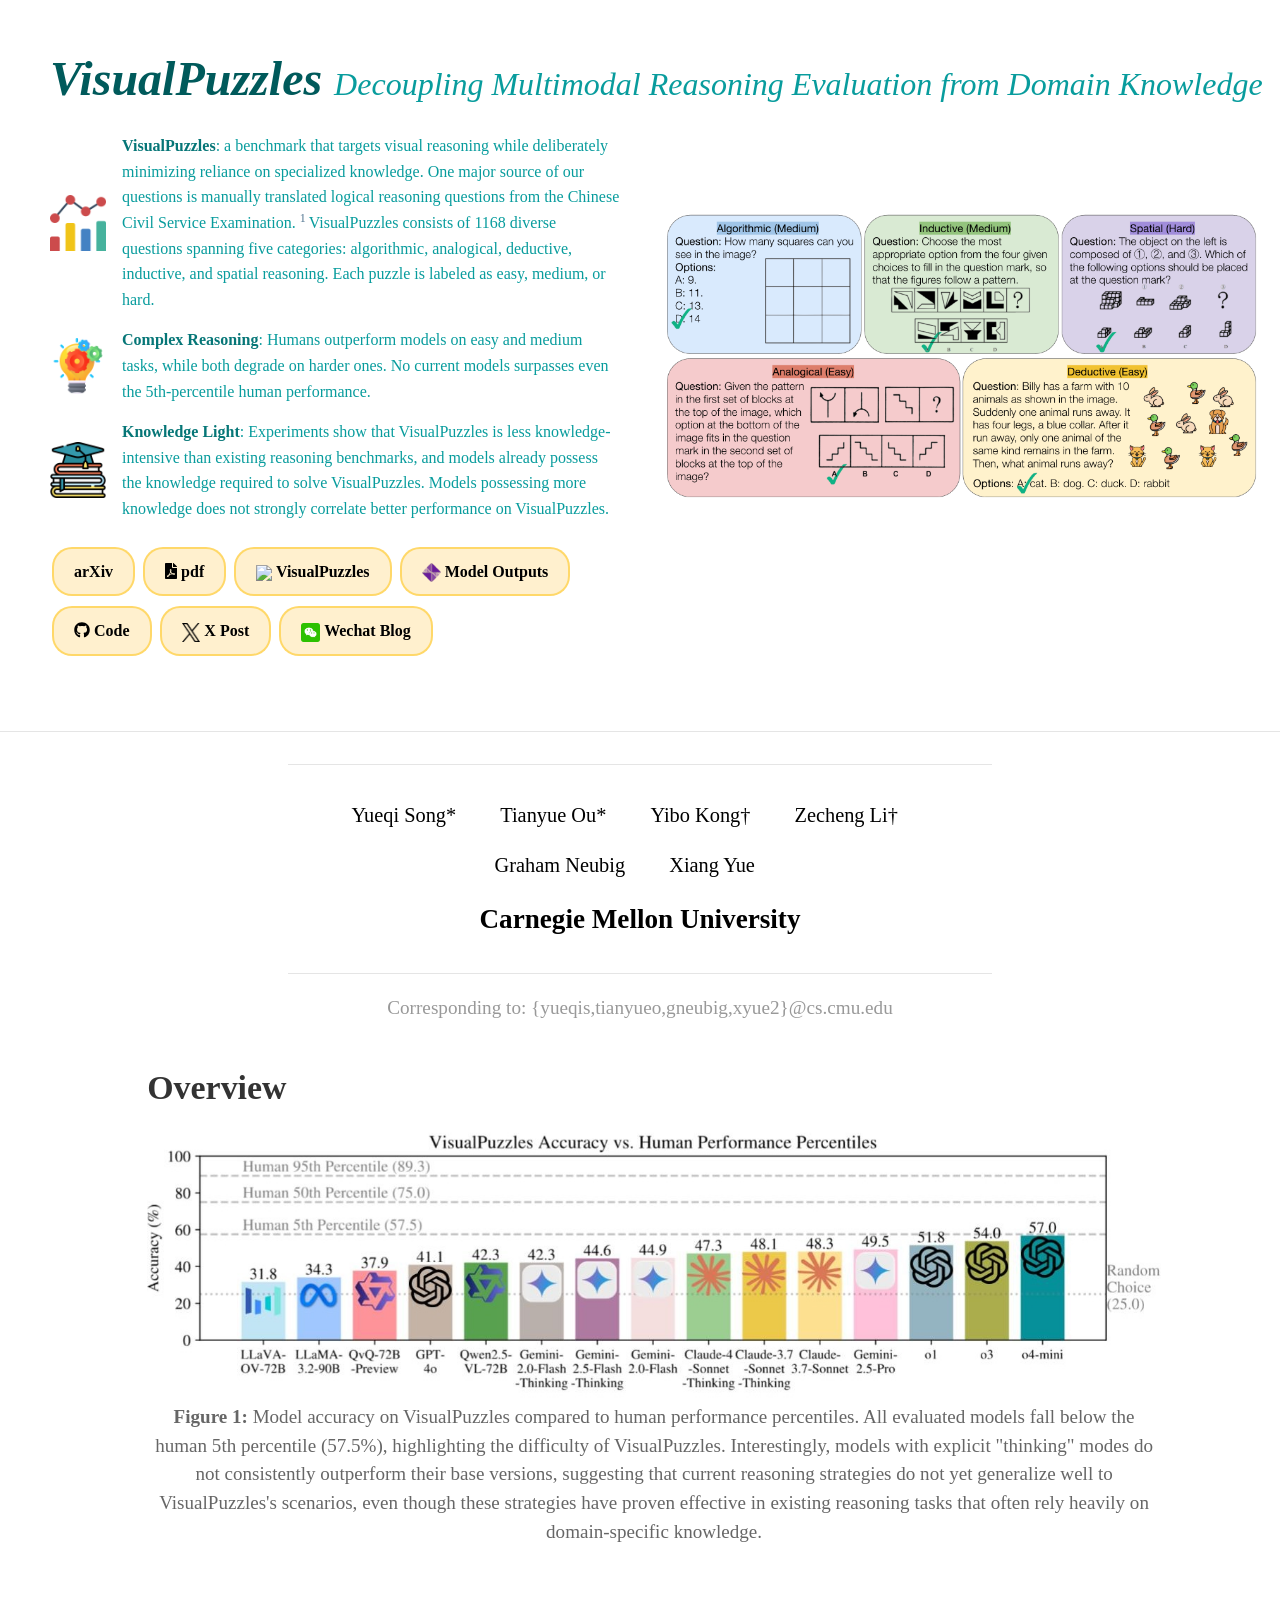
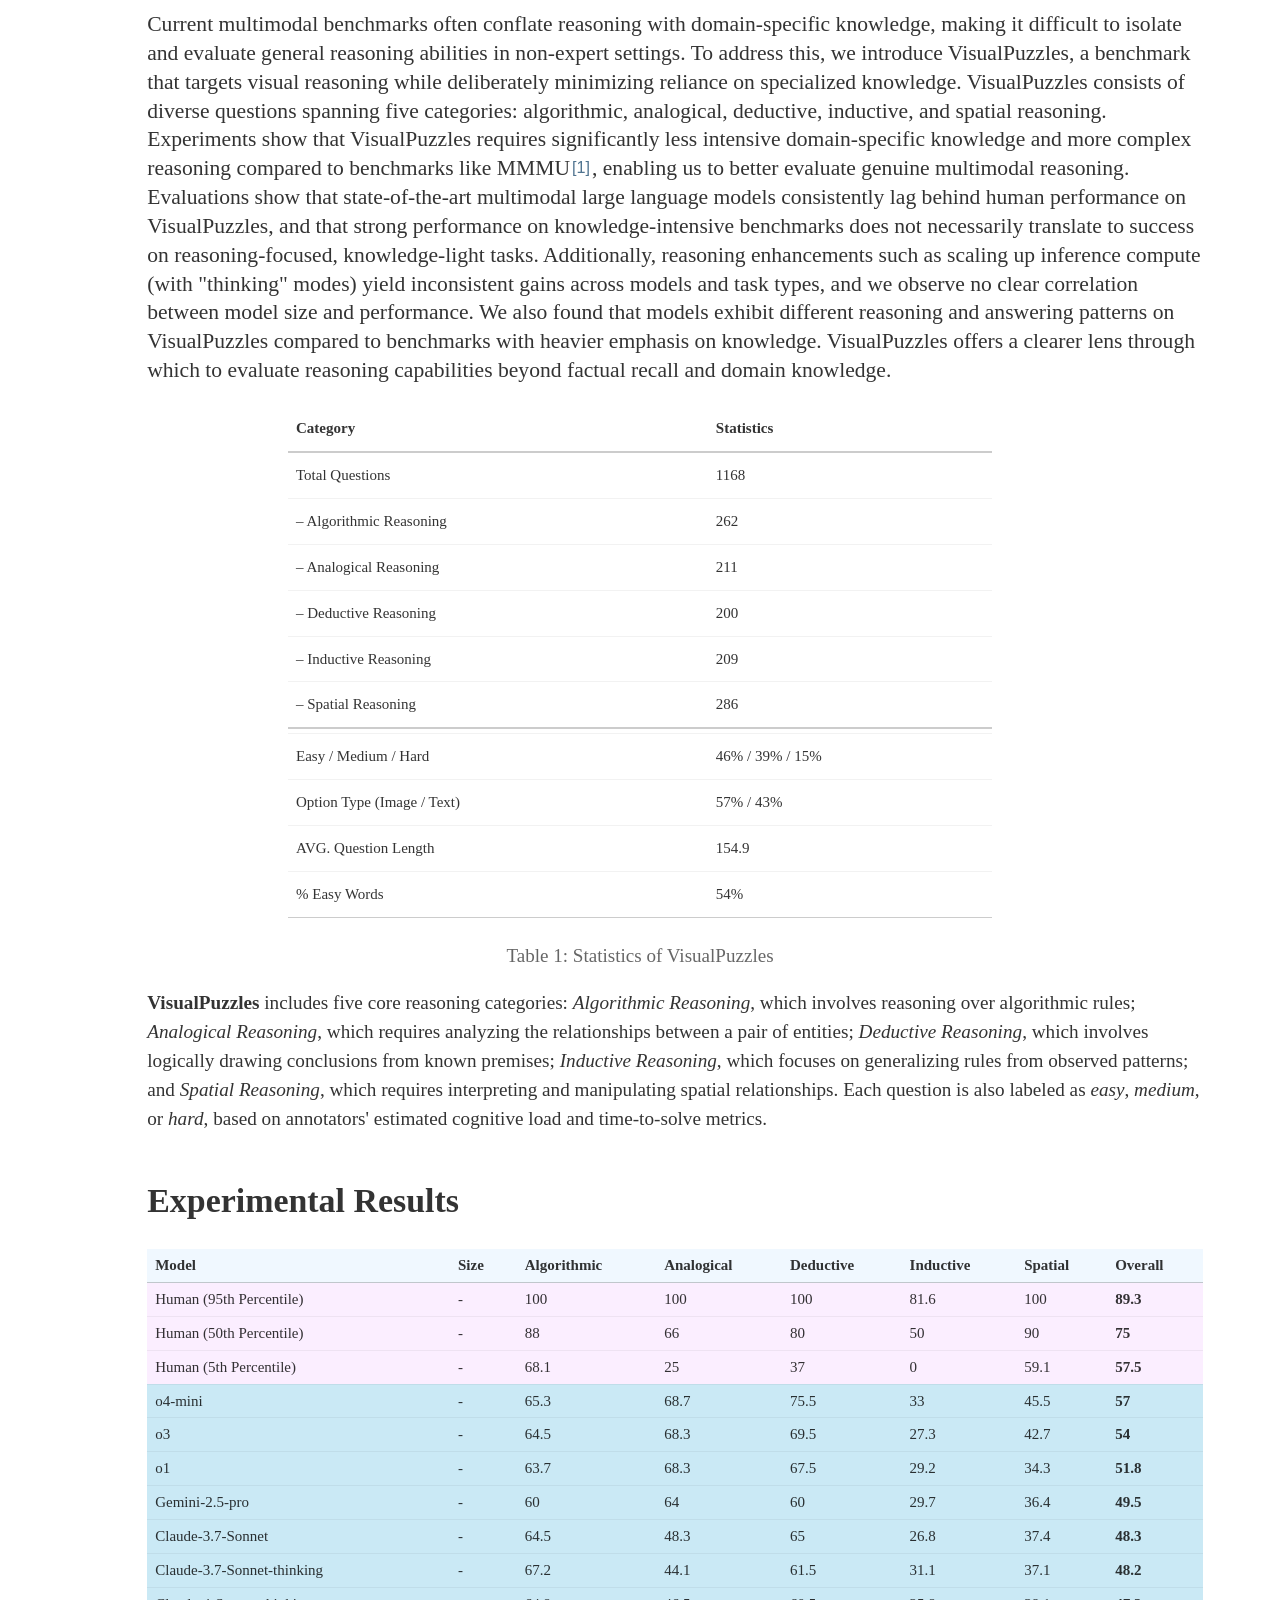
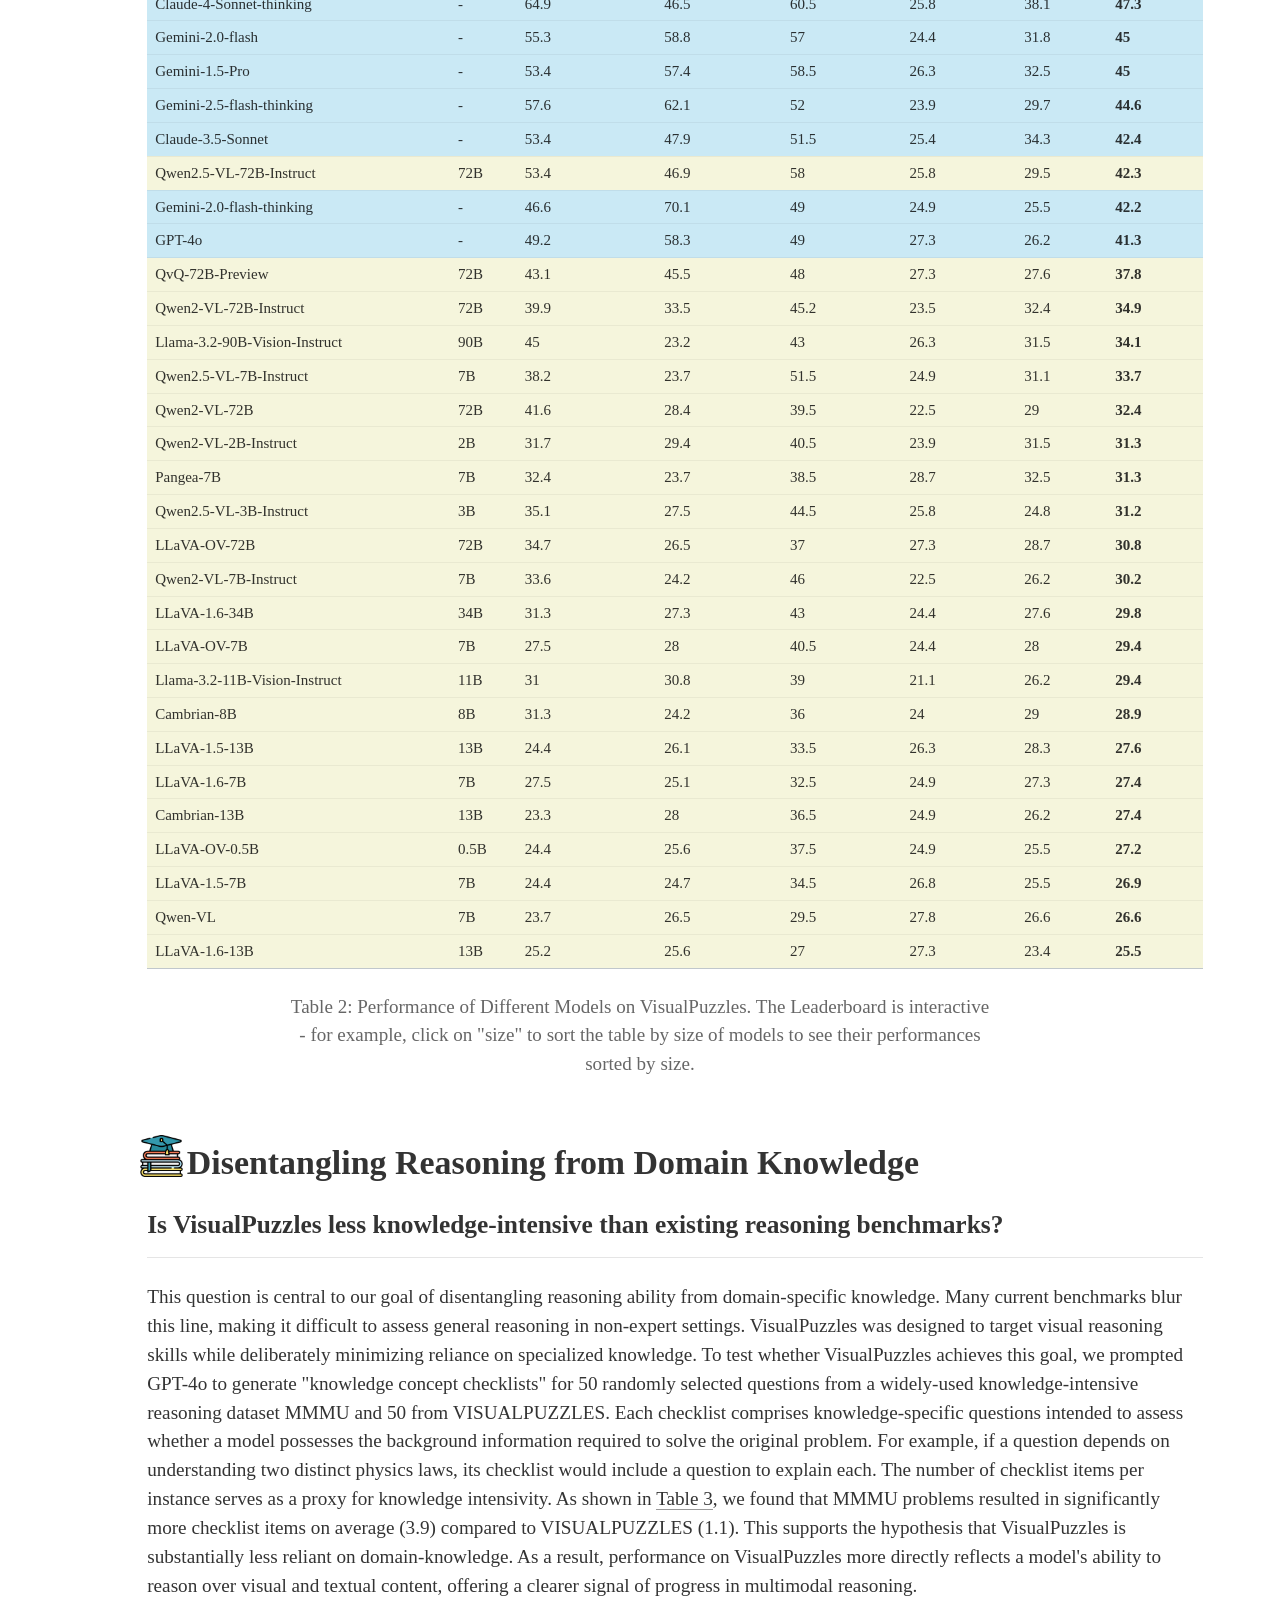
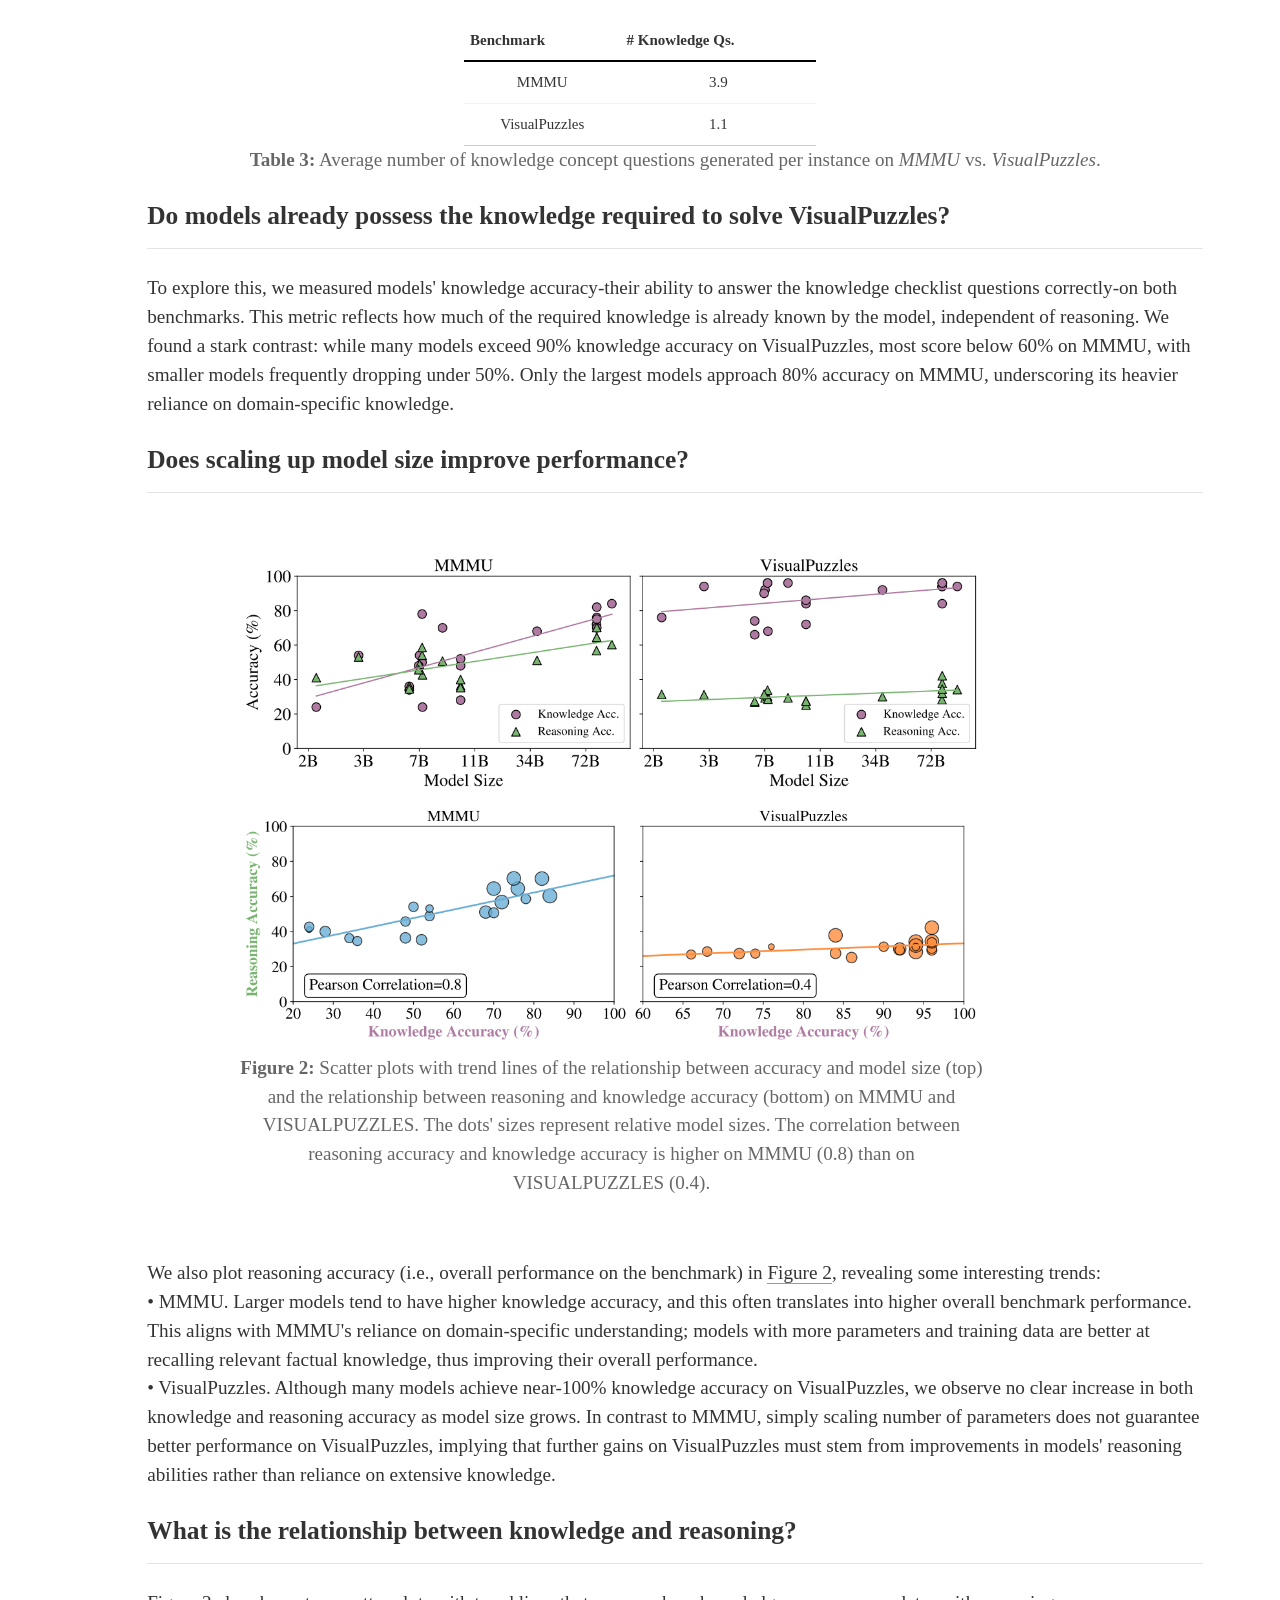
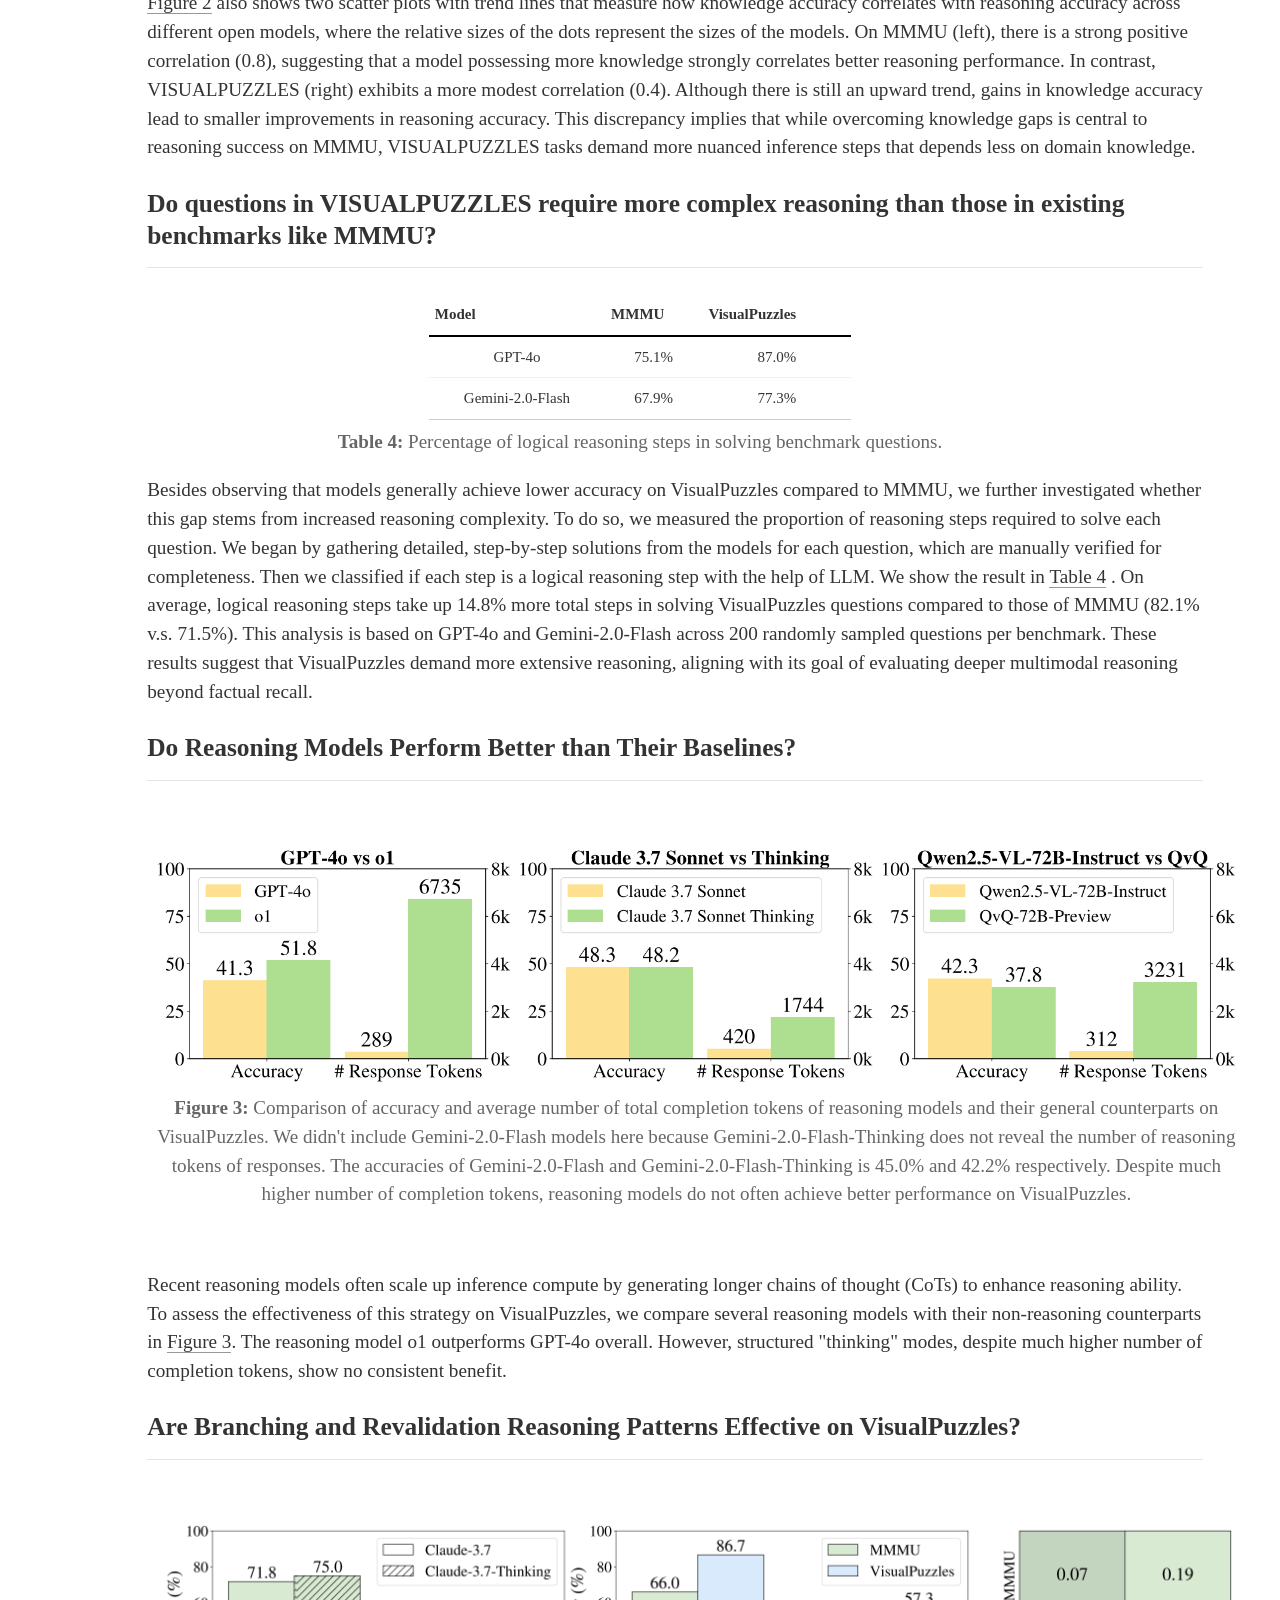
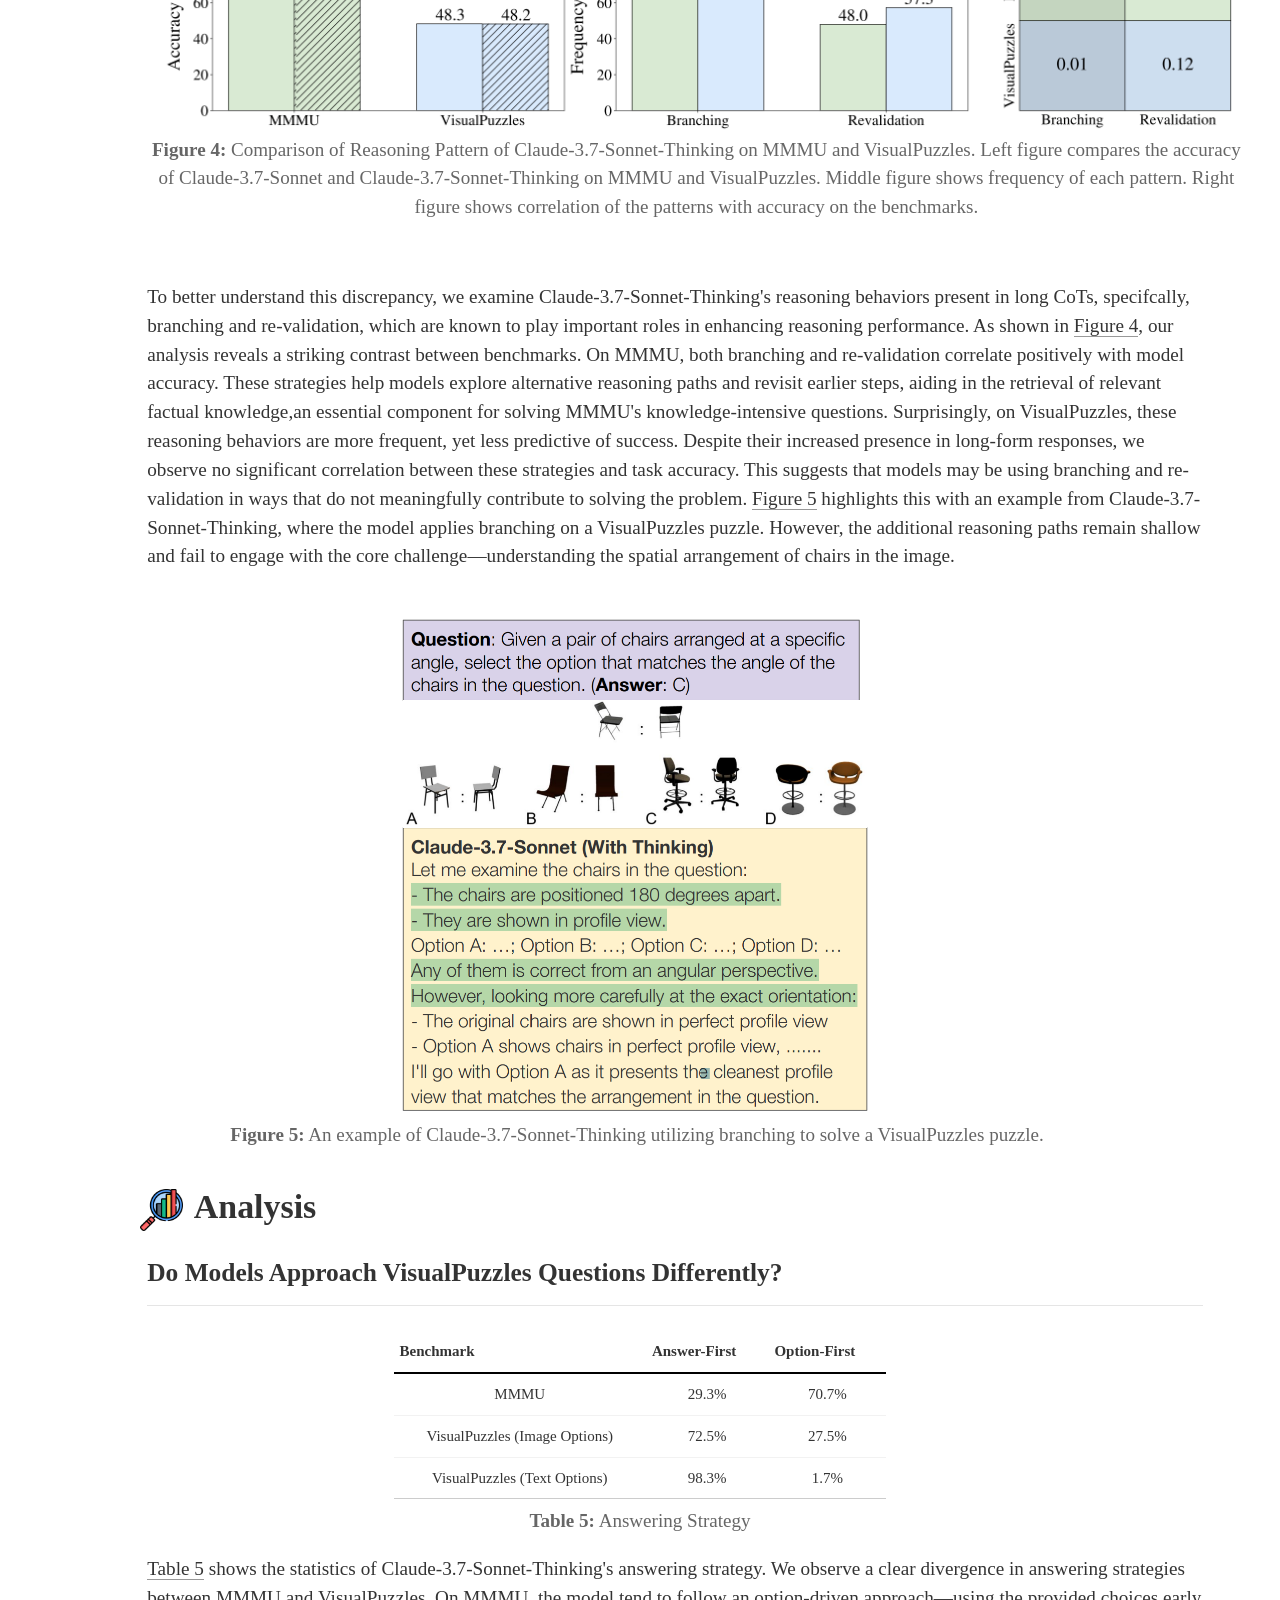
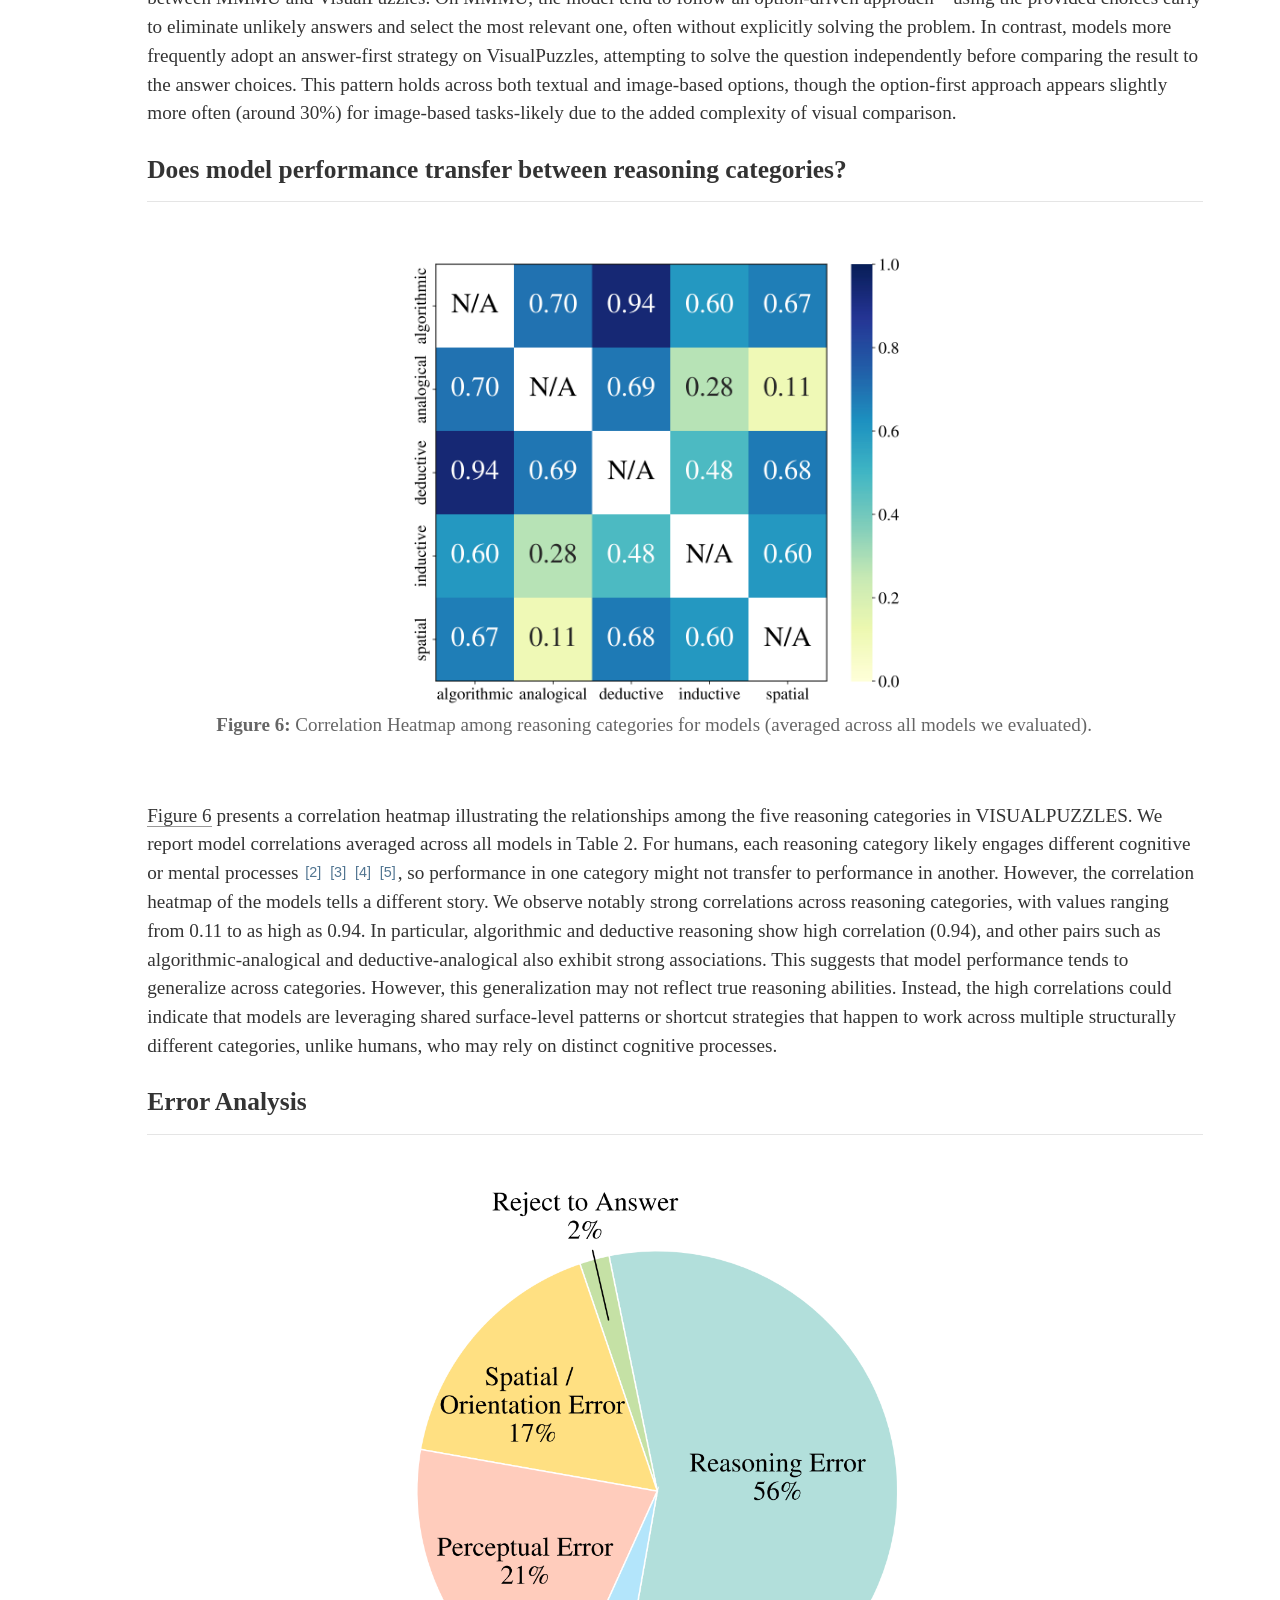
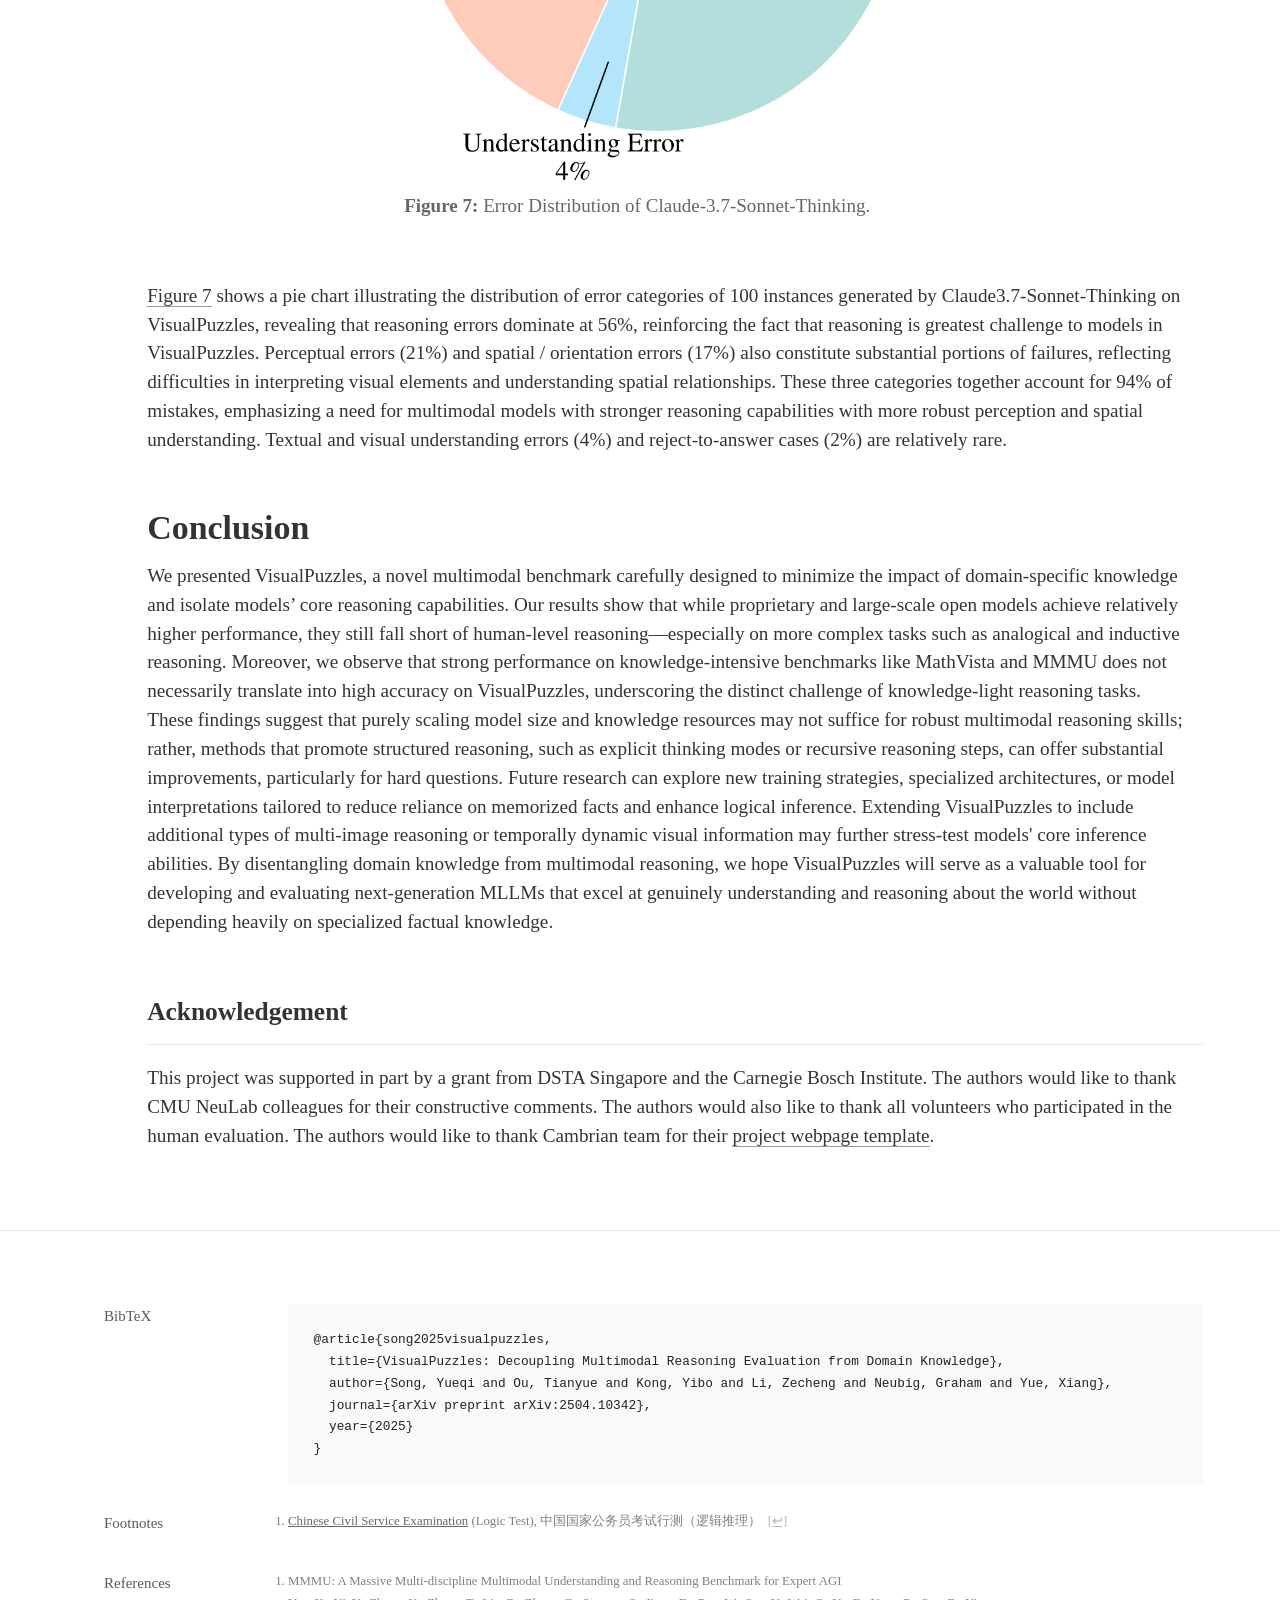
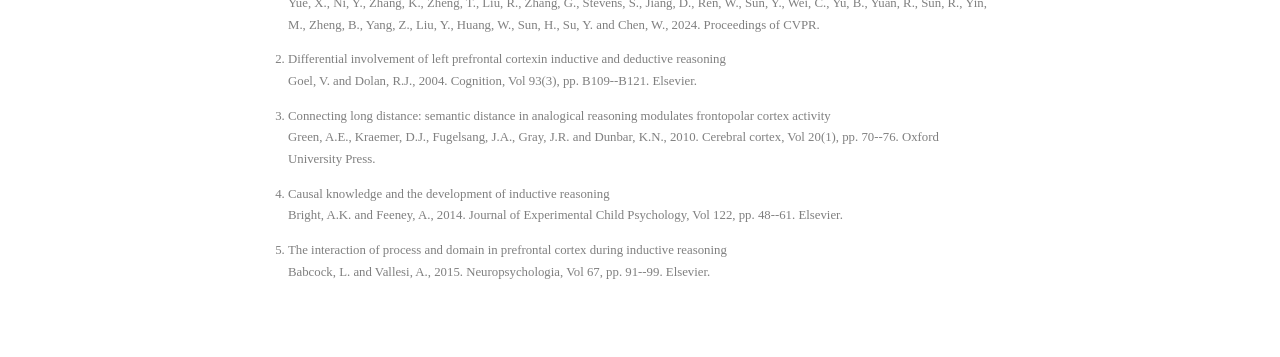
==== commit b268cef5: "Update index.html" ====
--- a/index.html
+++ b/index.html
@@ -162,7 +162,7 @@
             </div>
         </div>
         <p style="text-align: center;">
-            <span class="author-note">Corresponding to: {yueqis,gneubig,xyue2}@cs.cmu.edu</span>
+            <span class="author-note">Corresponding to: {yueqis,tianyueo,gneubig,xyue2}@cs.cmu.edu</span>
         </p>
         <div id='Overview' class="overview-block">
             <h1 class="text">Overview</h1>
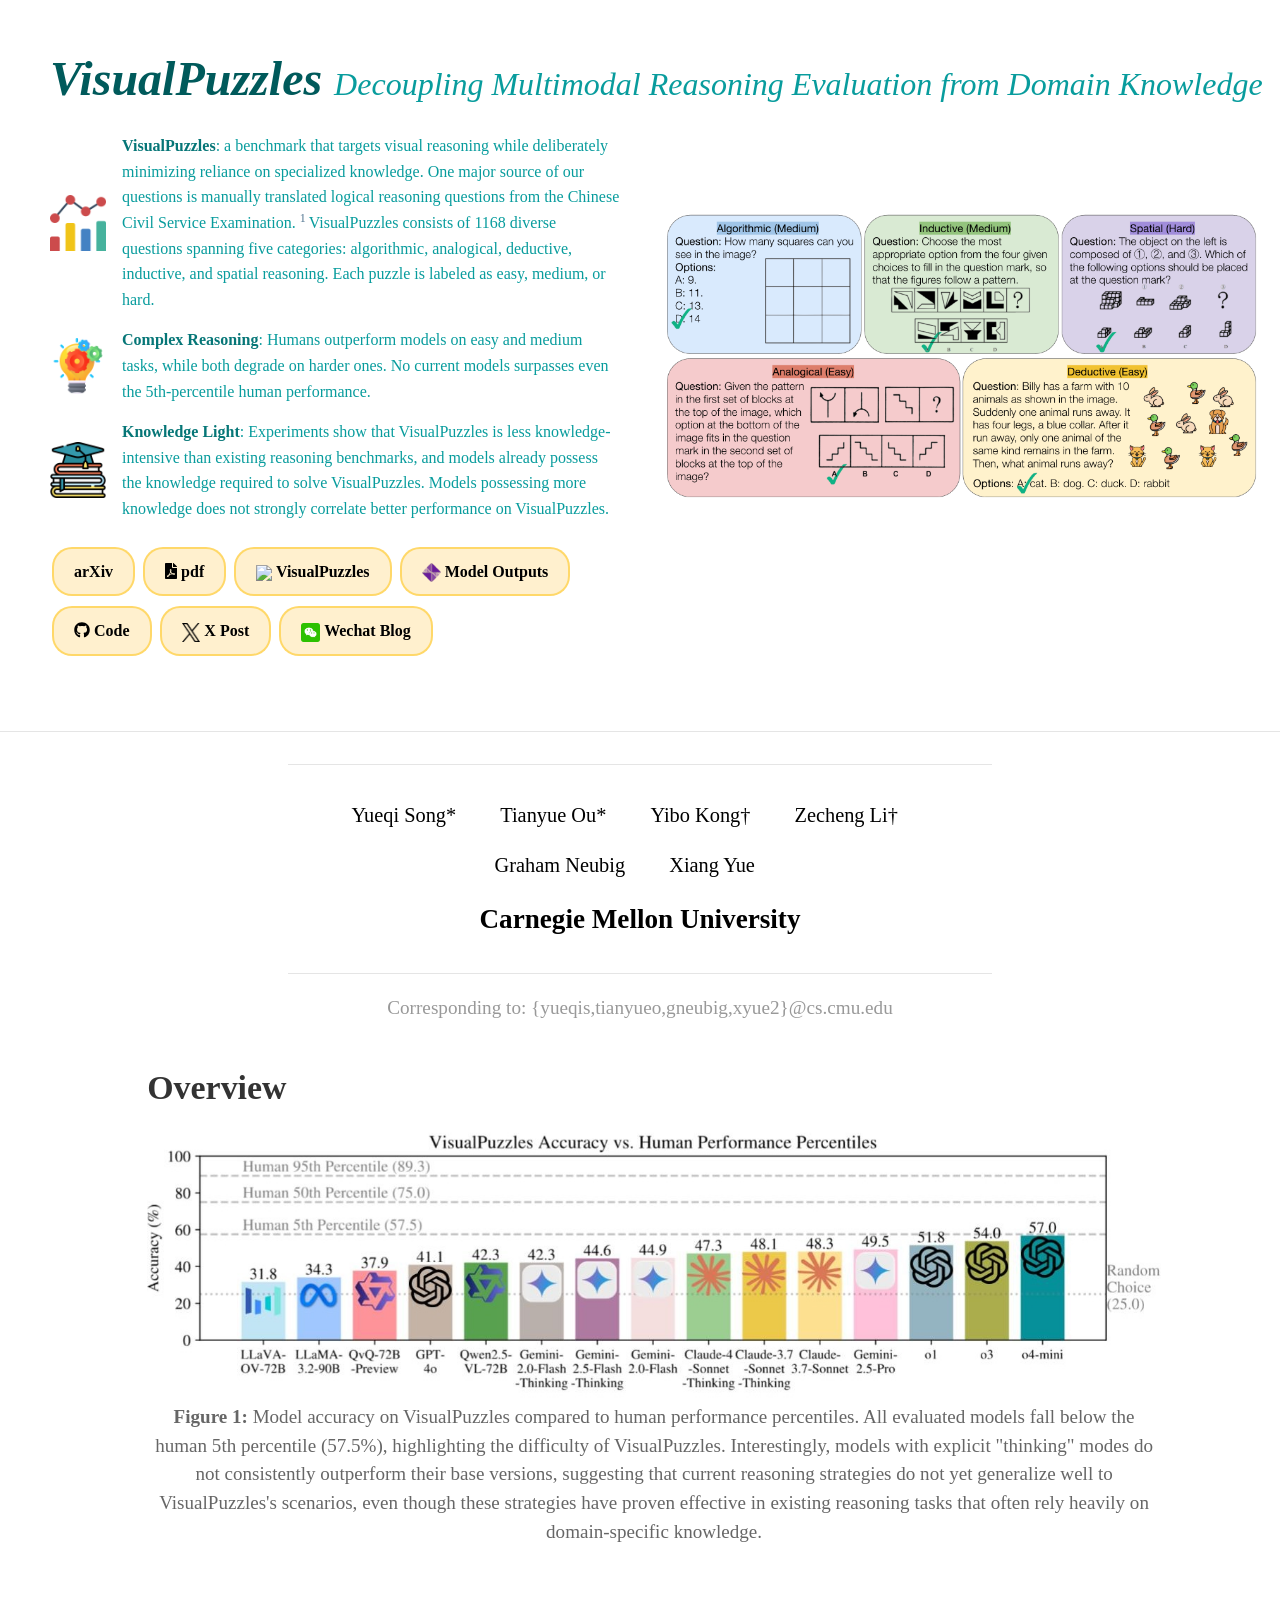
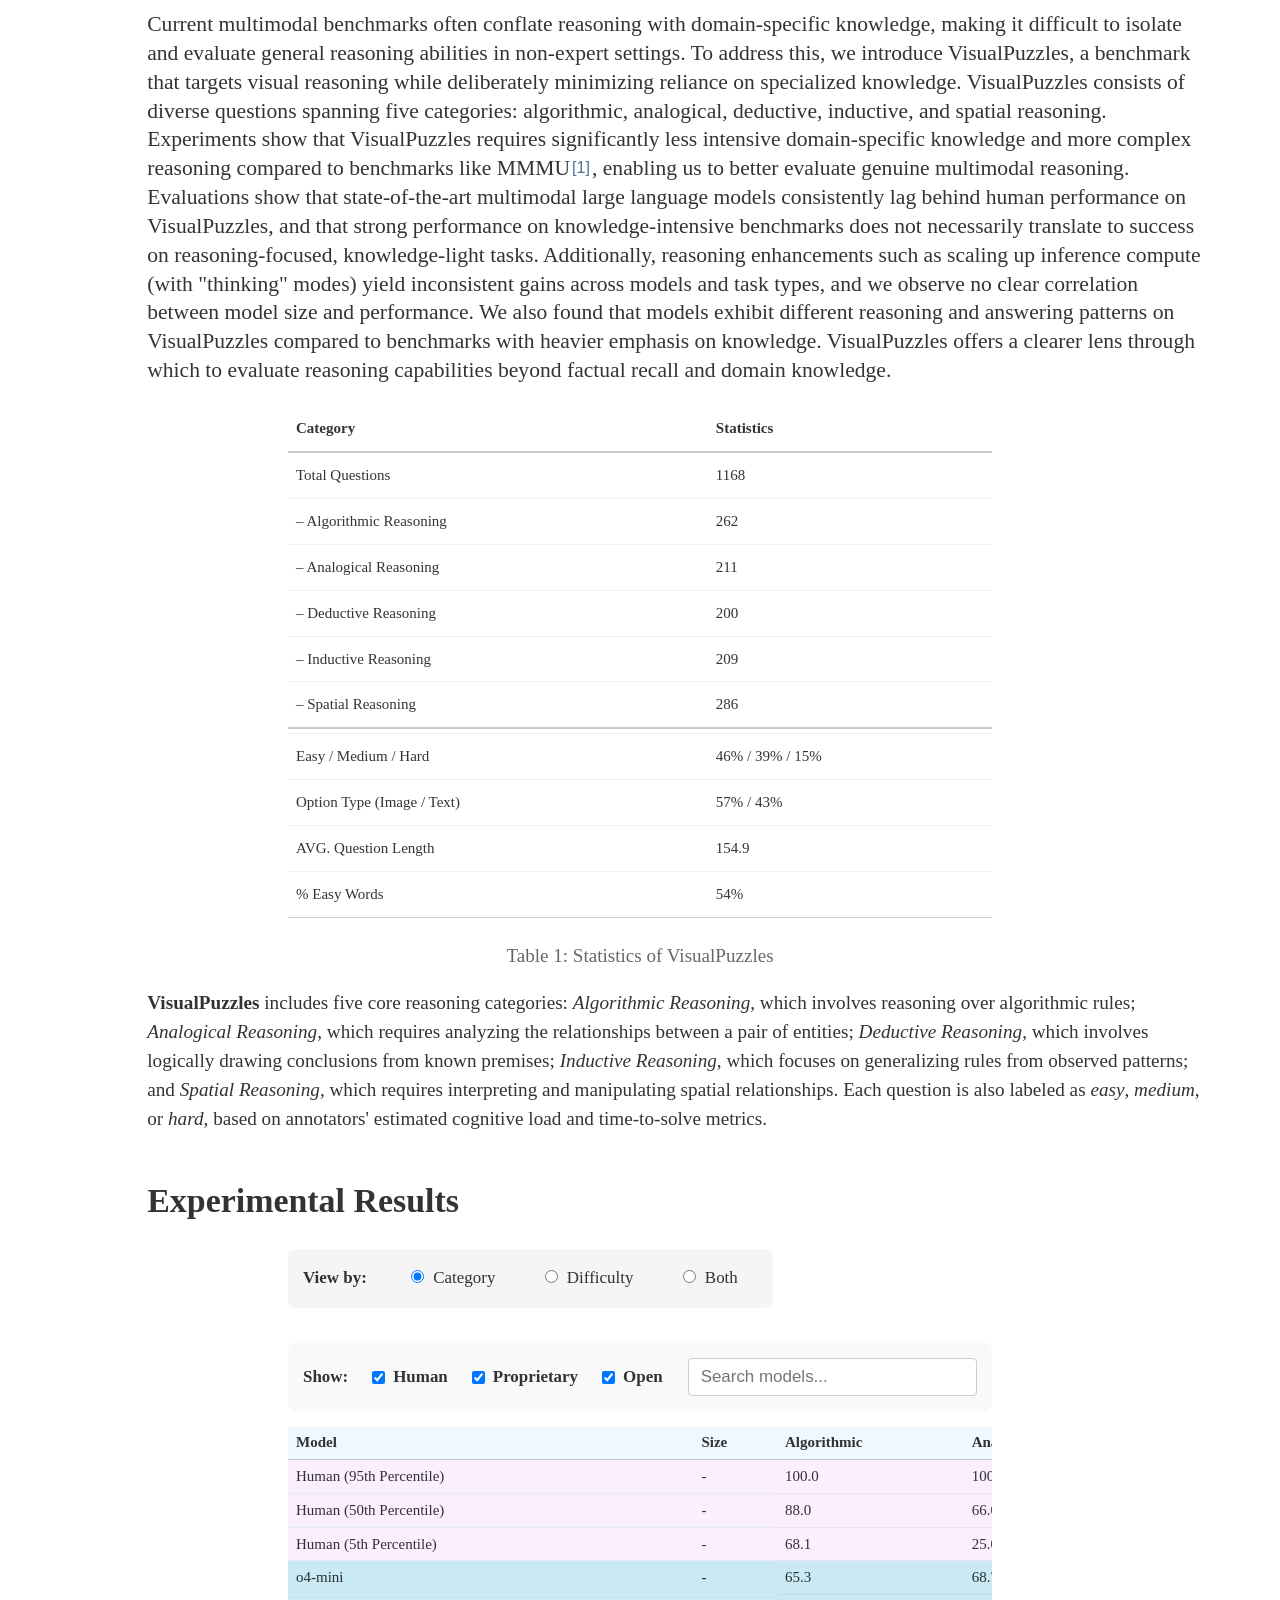
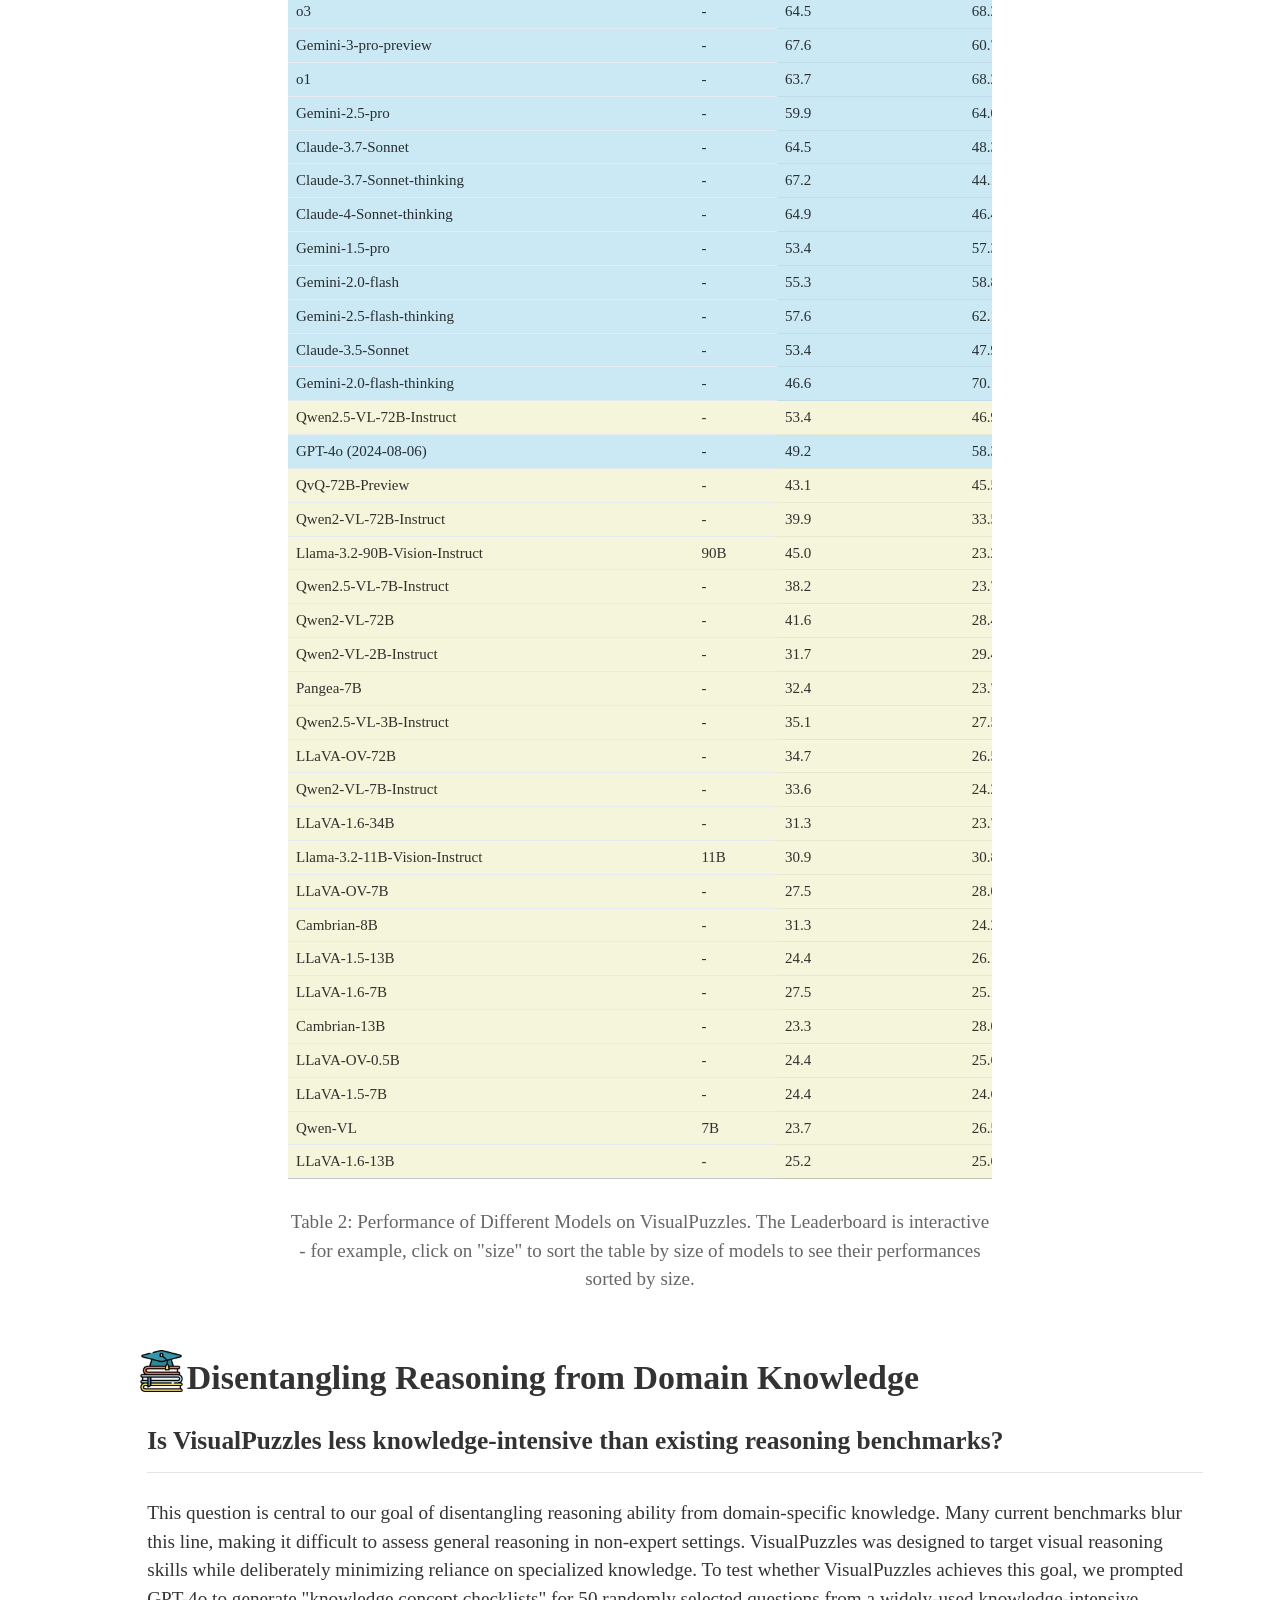
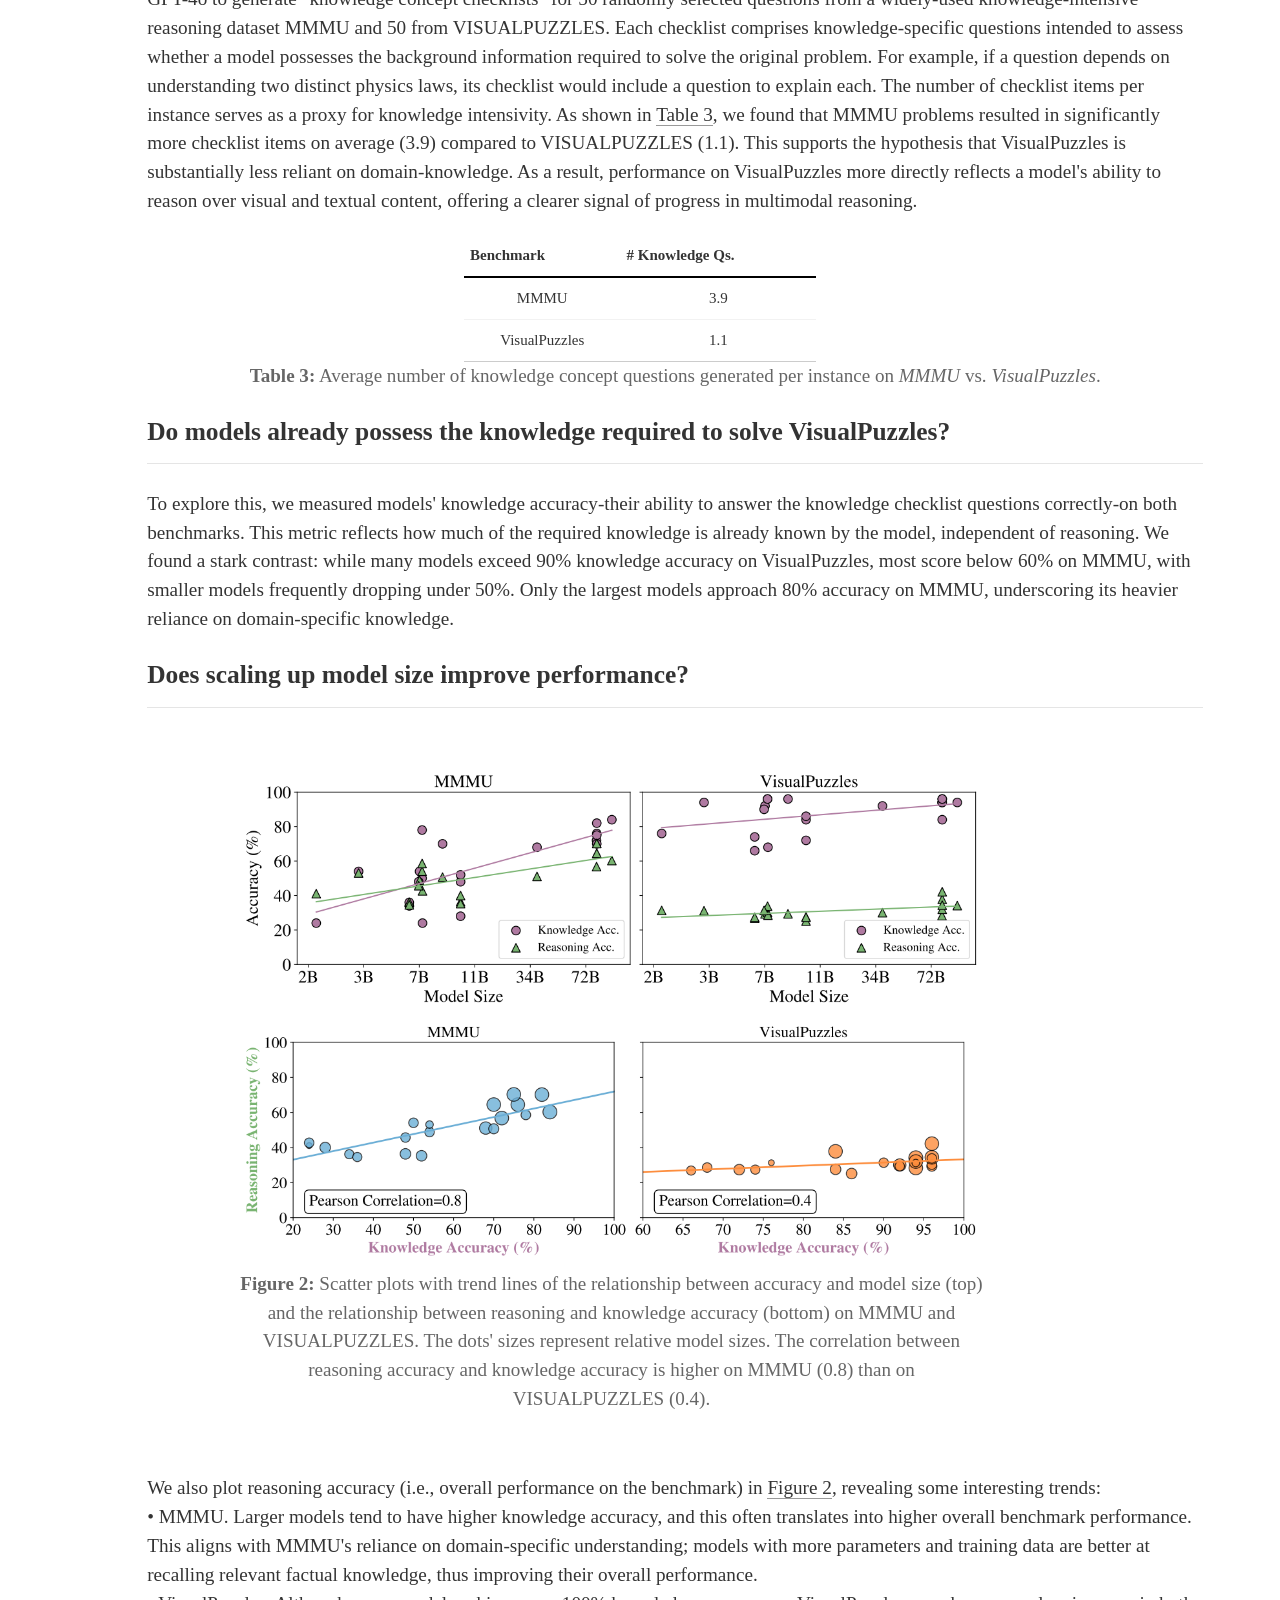
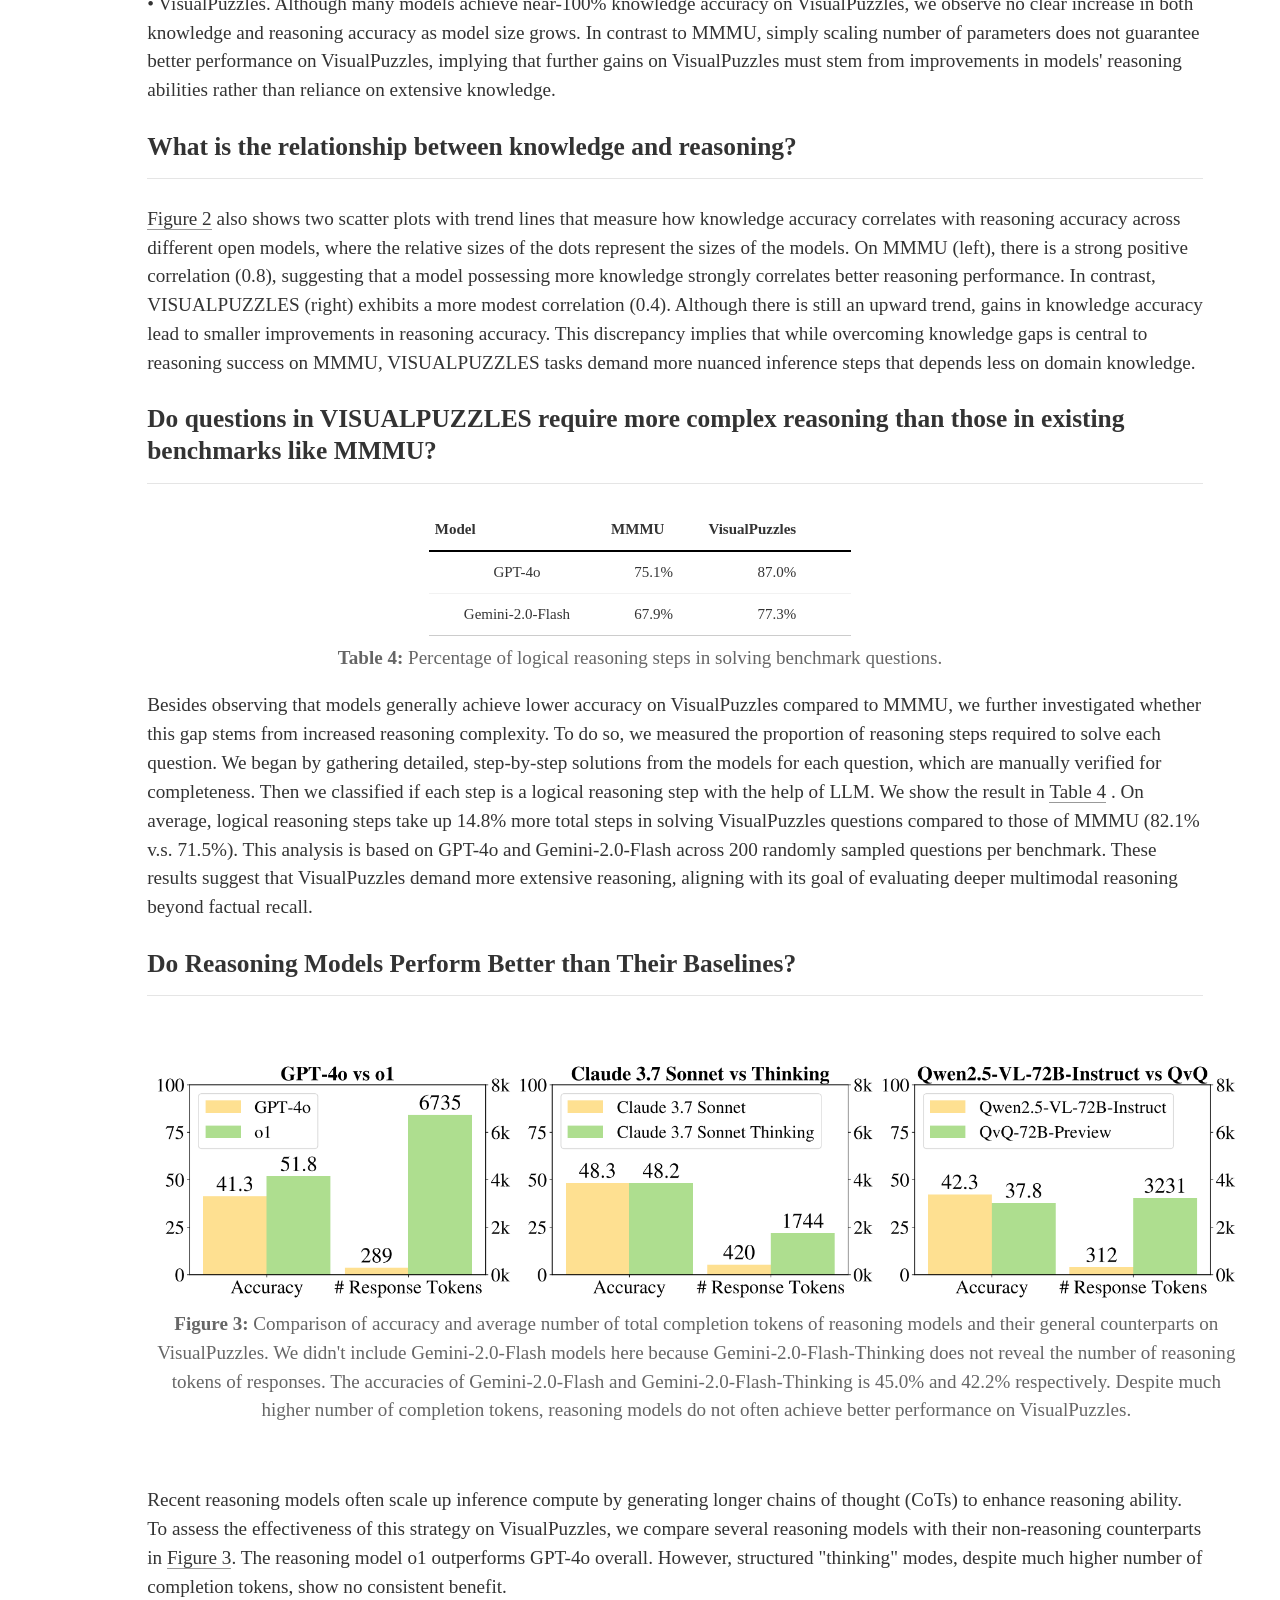
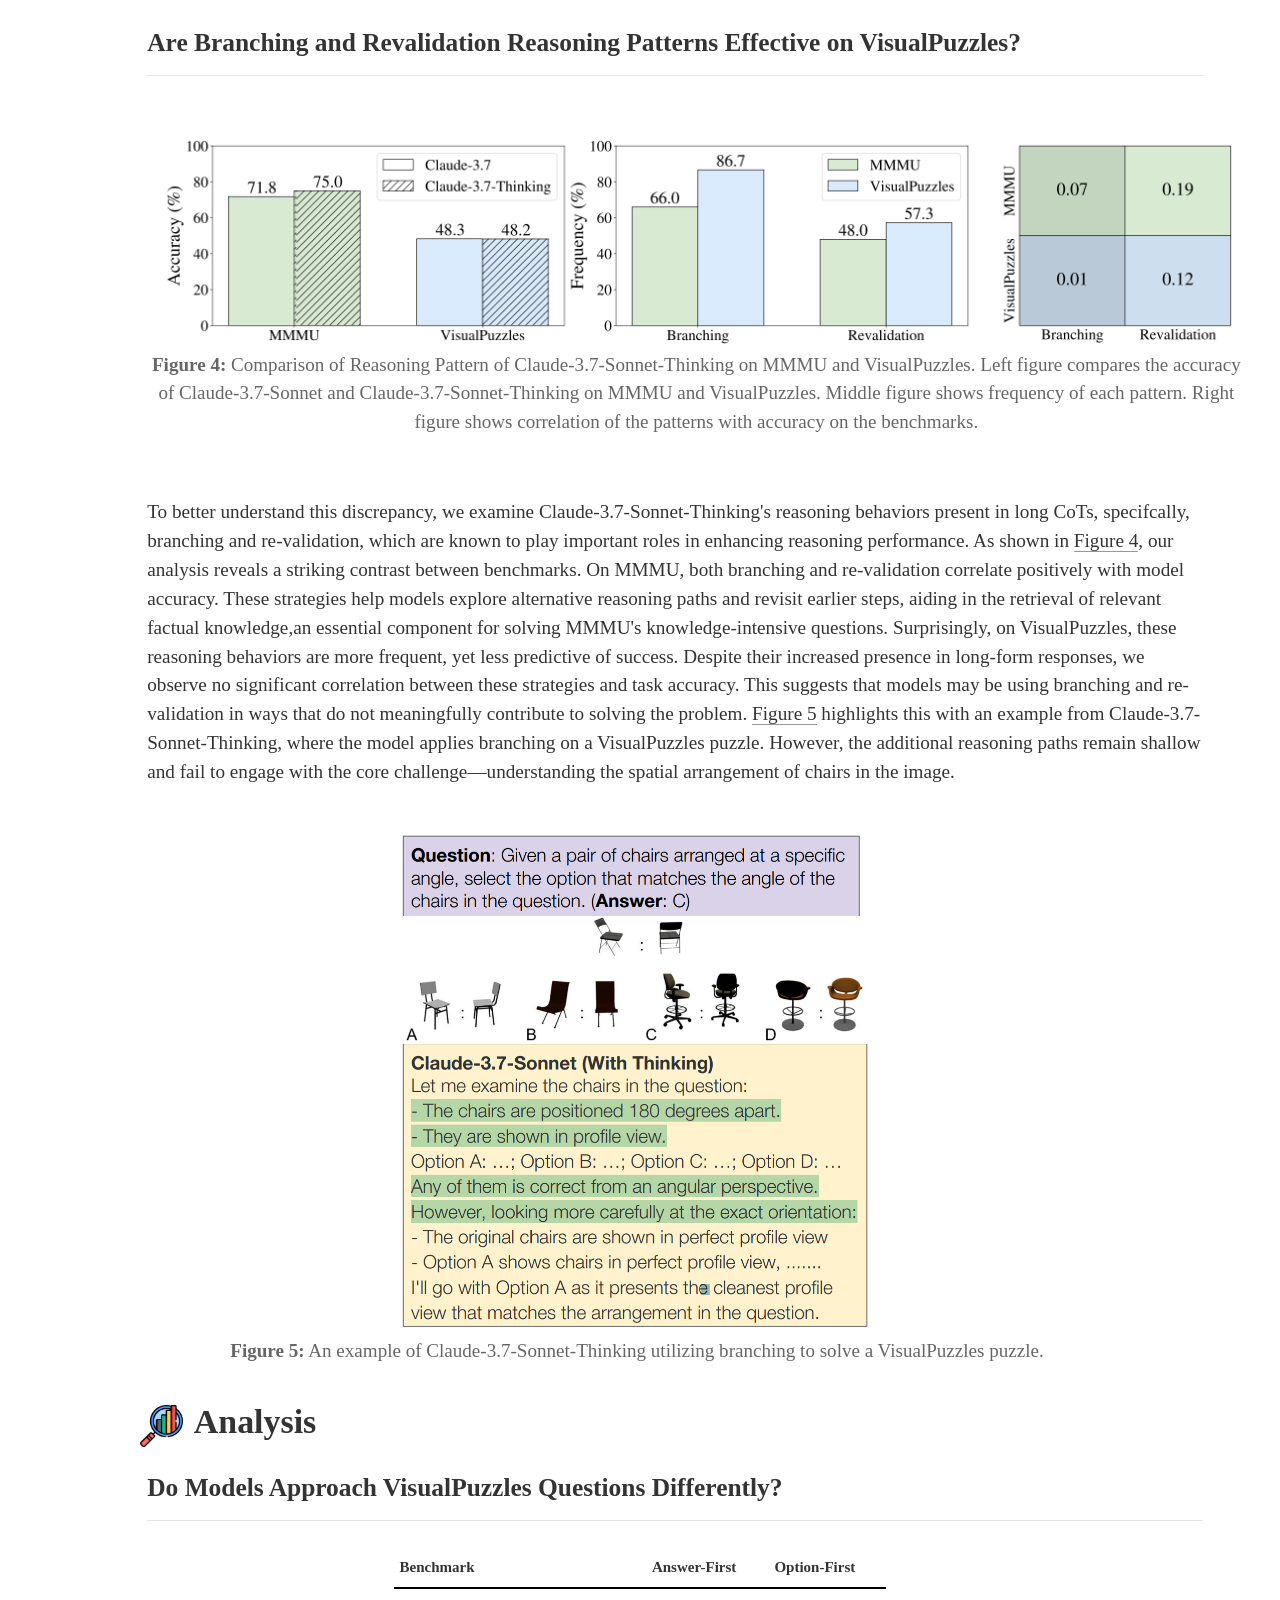
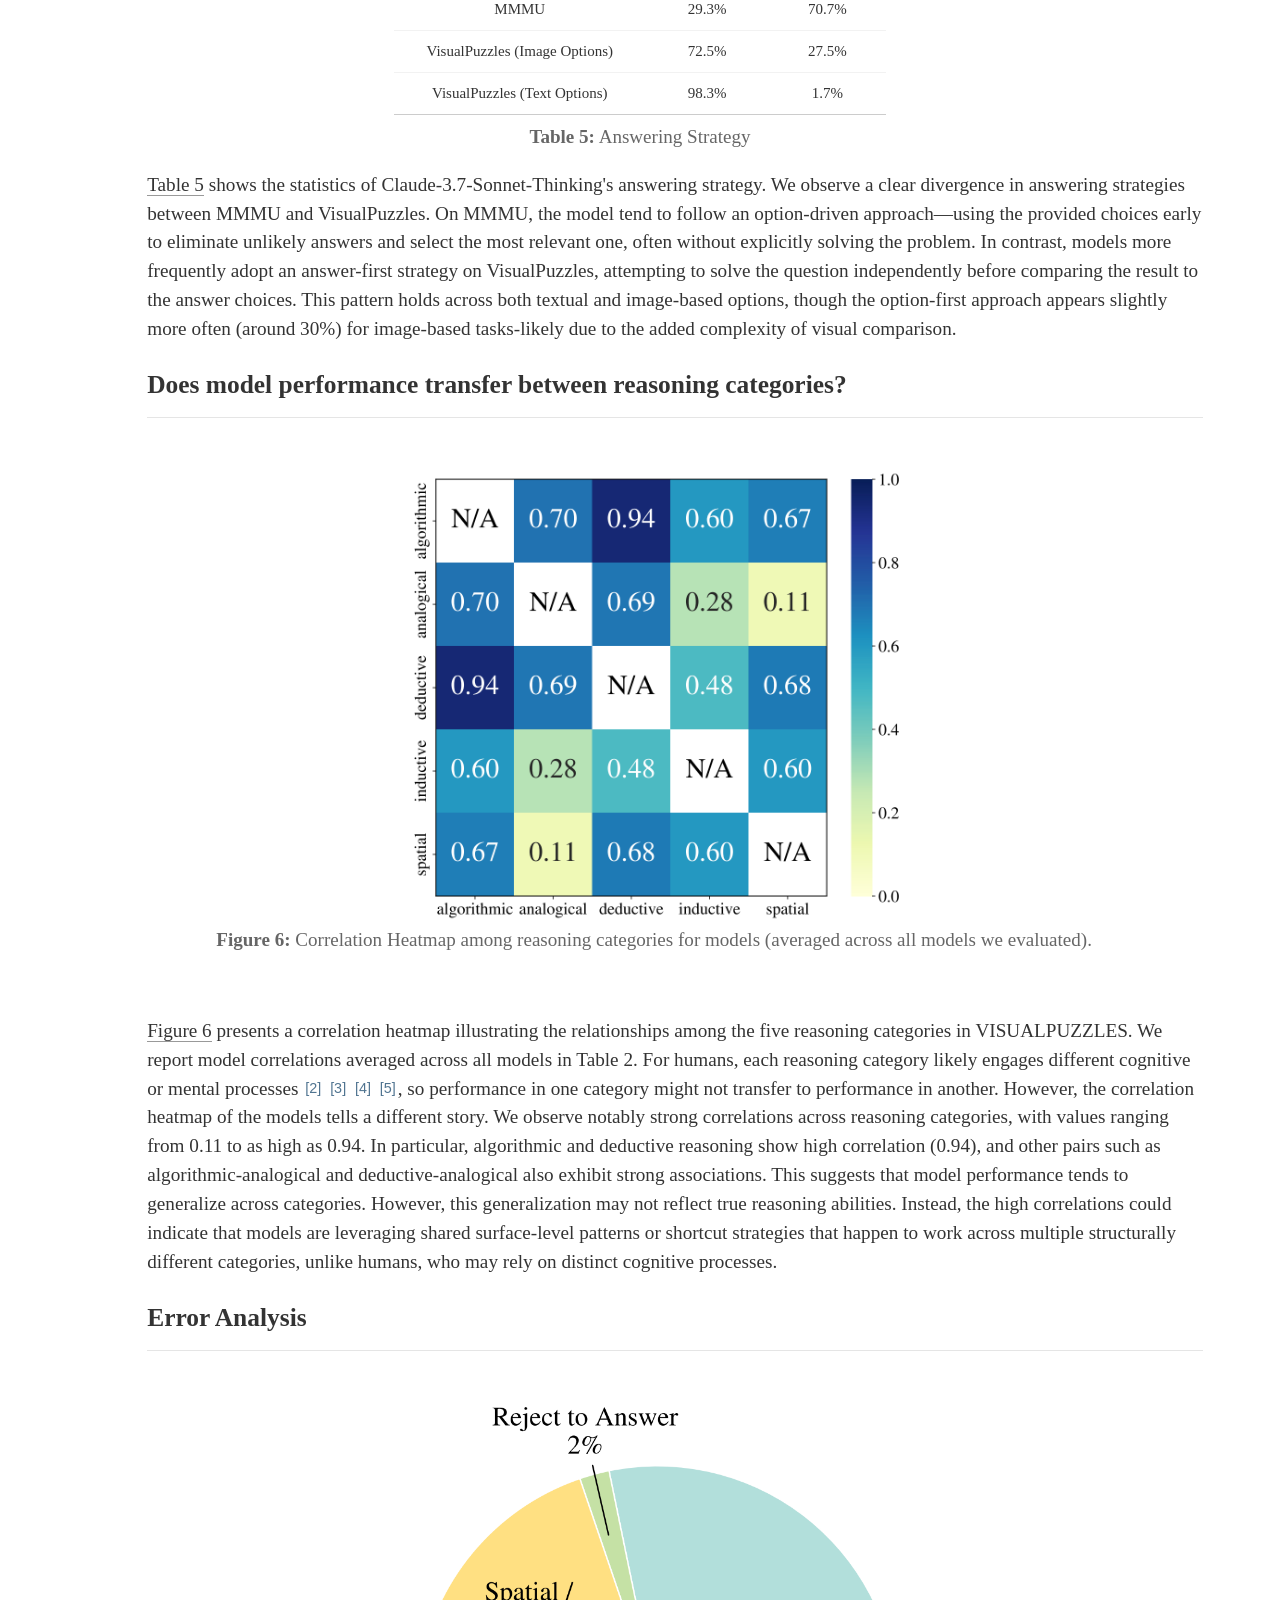
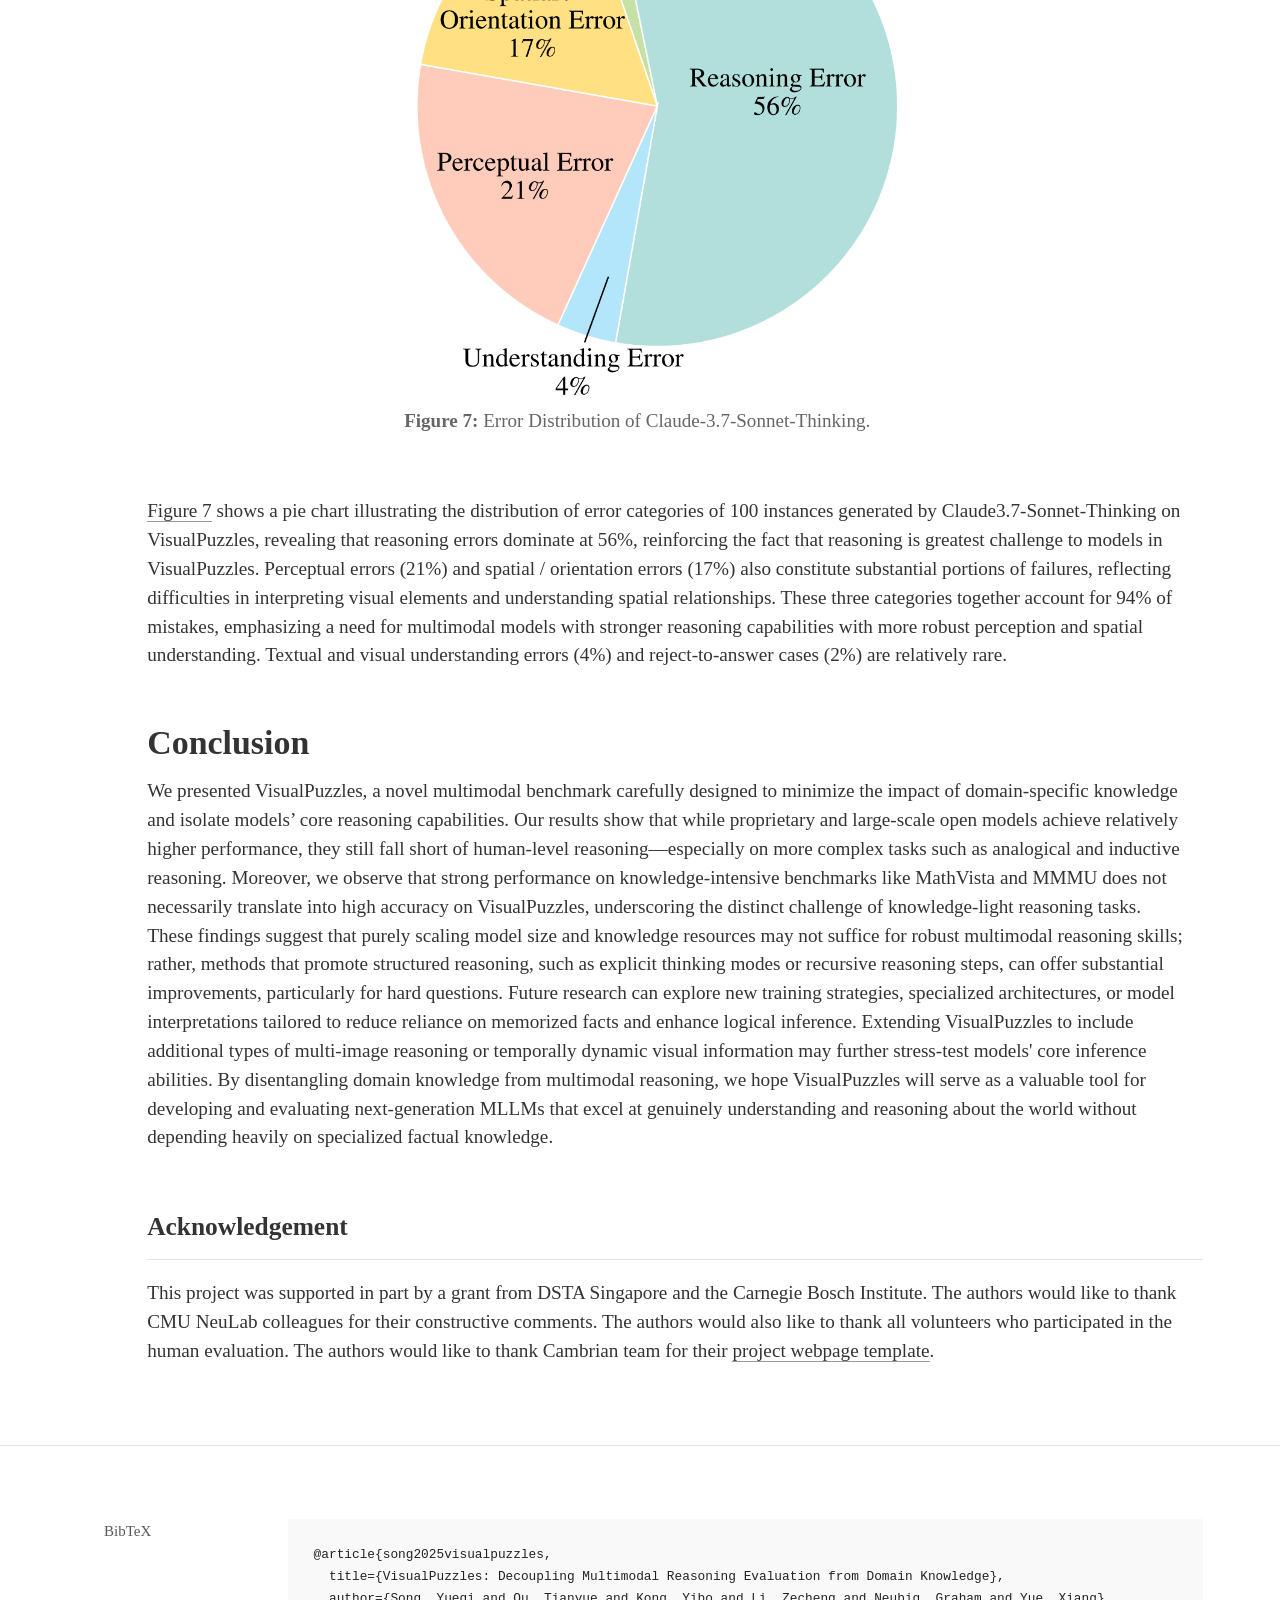
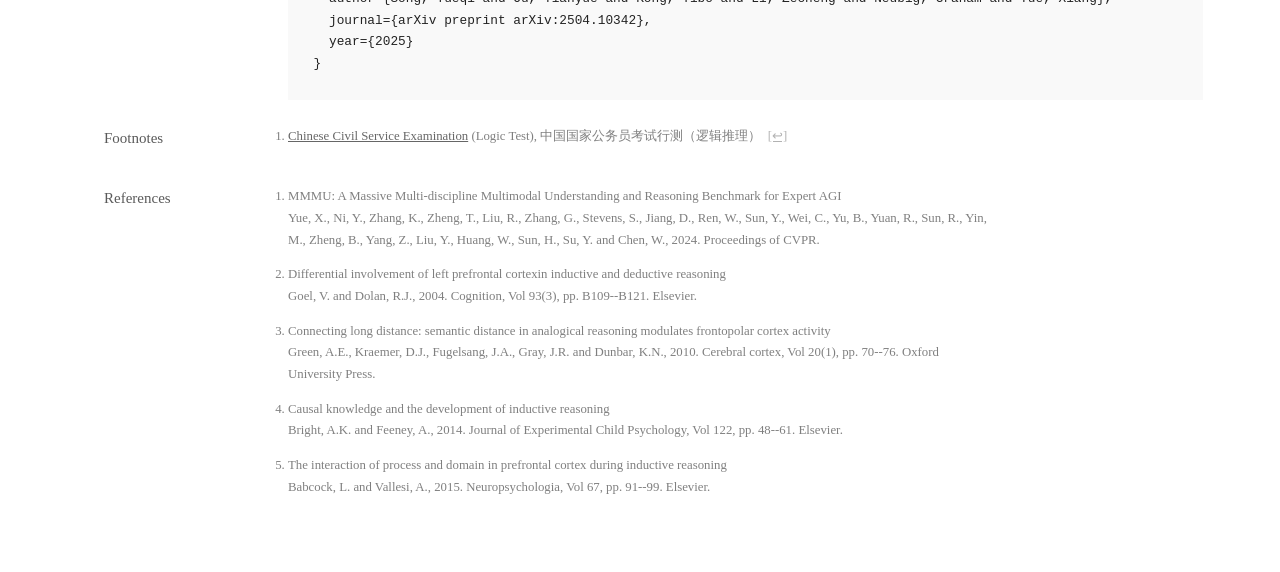
==== commit e9dc1397: "Add files via upload" ====
--- a/index.html
+++ b/index.html
@@ -222,7 +222,40 @@
         </div>
         <div id='Experiments' class="experiment-block">
             <h1 class="text">Experimental Results</h1>
-        <table id="cog-table" class="table is-striped is-hoverable" style="width: 150%; margin-left: -20%; margin-right: -20%; background-color: #F0F8FF;">
+        
+        <div class="view-selector" style="text-align: center; margin-bottom: 20px;">
+            <label style="font-weight: bold; margin-right: 15px;">View by:</label>
+            <label class="view-option">
+                <input type="radio" name="table-view" value="category" checked> Category
+            </label>
+            <label class="view-option">
+                <input type="radio" name="table-view" value="difficulty"> Difficulty
+            </label>
+            <label class="view-option">
+                <input type="radio" name="table-view" value="both"> Both
+            </label>
+        </div>
+
+        <div class="filter-controls">
+            <div class="filter-group">
+                <label>Show:</label>
+                <label class="filter-checkbox">
+                    <input type="checkbox" id="filter-human" checked> Human
+                </label>
+                <label class="filter-checkbox">
+                    <input type="checkbox" id="filter-proprietary" checked> Proprietary
+                </label>
+                <label class="filter-checkbox">
+                    <input type="checkbox" id="filter-open" checked> Open
+                </label>
+            </div>
+            <div class="search-box">
+                <input type="text" id="model-search" placeholder="Search models...">
+            </div>
+        </div>
+
+        <div style="overflow-x: auto;">
+        <table id="cog-table" class="table is-striped is-hoverable" style="width: 200%; background-color: #F0F8FF;">
             <thead>
                 <tr>
                 <th>Model</th>
@@ -237,6 +270,7 @@
             </thead>
         <tbody></tbody>
         </table>
+        </div>
         <figcaption style="text-align: center; width: 100%; margin-bottom: 10%;">
             Table 2: Performance of Different Models on VisualPuzzles. The Leaderboard is interactive - for example, click on "size" to sort the table by size of models to see their performances sorted by size.
         </figcaption>
--- a/static/css/style.css
+++ b/static/css/style.css
@@ -1462,3 +1462,209 @@
     color: #222;
     font-size: 1em;
 }
+
+/* View selector styles */
+.view-selector {
+    padding: 15px;
+    background-color: #f5f5f5;
+    border-radius: 8px;
+    display: inline-block;
+}
+
+.view-option {
+    margin: 0 10px;
+    font-size: 1em;
+    cursor: pointer;
+    padding: 5px 10px;
+    border-radius: 4px;
+    transition: background-color 0.3s;
+}
+
+.view-option:hover {
+    background-color: #e0e0e0;
+}
+
+.view-option input[type="radio"] {
+    margin-right: 5px;
+    cursor: pointer;
+}
+
+/* Filter controls */
+.filter-controls {
+    margin: 15px 0;
+    padding: 15px;
+    background-color: #f9f9f9;
+    border-radius: 8px;
+    display: flex;
+    gap: 20px;
+    flex-wrap: wrap;
+    align-items: center;
+}
+
+.filter-group {
+    display: flex;
+    gap: 15px;
+    align-items: center;
+}
+
+.filter-group label {
+    font-weight: bold;
+    margin-right: 5px;
+}
+
+.filter-checkbox {
+    display: inline-flex;
+    align-items: center;
+    gap: 5px;
+    cursor: pointer;
+}
+
+.filter-checkbox input[type="checkbox"] {
+    cursor: pointer;
+}
+
+.search-box {
+    flex: 1;
+    min-width: 200px;
+}
+
+.search-box input {
+    width: 100%;
+    padding: 8px 12px;
+    border: 1px solid #ccc;
+    border-radius: 4px;
+    font-size: 1em;
+}
+
+.search-box input:focus {
+    outline: none;
+    border-color: #4a90e2;
+    box-shadow: 0 0 3px rgba(74, 144, 226, 0.3);
+}
+
+/* Sticky columns for table */
+#cog-table {
+    position: relative;
+}
+
+#cog-table th:first-child,
+#cog-table td:first-child {
+    position: sticky;
+    left: 0;
+    z-index: 10;
+    background-color: inherit;
+}
+
+#cog-table th:nth-child(2),
+#cog-table td:nth-child(2) {
+    position: sticky;
+    left: auto;
+    z-index: 10;
+    background-color: inherit;
+}
+
+/* Calculate left position for second sticky column dynamically based on first column width */
+#cog-table td:nth-child(2) {
+    left: 200px; /* Approximate width of Model column */
+}
+
+#cog-table th:nth-child(2) {
+    left: 200px; /* Approximate width of Model column */
+}
+
+#cog-table thead th:first-child,
+#cog-table thead th:nth-child(2) {
+    z-index: 11;
+}
+
+/* Visual grouping for Both view - add borders between category groups */
+#cog-table.both-view td:nth-child(5),
+#cog-table.both-view th:nth-child(5) {
+    border-left: 2px solid #666;
+}
+
+#cog-table.both-view td:nth-child(8),
+#cog-table.both-view th:nth-child(8) {
+    border-left: 2px solid #666;
+}
+
+#cog-table.both-view td:nth-child(11),
+#cog-table.both-view th:nth-child(11) {
+    border-left: 2px solid #666;
+}
+
+#cog-table.both-view td:nth-child(14),
+#cog-table.both-view th:nth-child(14) {
+    border-left: 2px solid #666;
+}
+
+#cog-table.both-view td:last-child,
+#cog-table.both-view th:last-child {
+    border-left: 2px solid #666;
+}
+
+/* Alternating background for category groups in Both view */
+#cog-table.both-view tbody tr td:nth-child(3),
+#cog-table.both-view tbody tr td:nth-child(4),
+#cog-table.both-view tbody tr td:nth-child(5) {
+    background-color: rgba(200, 230, 255, 0.3);
+}
+
+#cog-table.both-view tbody tr td:nth-child(9),
+#cog-table.both-view tbody tr td:nth-child(10),
+#cog-table.both-view tbody tr td:nth-child(11) {
+    background-color: rgba(200, 230, 255, 0.3);
+}
+
+#cog-table.both-view tbody tr td:nth-child(15),
+#cog-table.both-view tbody tr td:nth-child(16),
+#cog-table.both-view tbody tr td:nth-child(17) {
+    background-color: rgba(200, 230, 255, 0.3);
+}
+
+/* Adjust for model type background colors */
+#cog-table tbody tr[data-model-type="proprietary"] td:first-child,
+#cog-table tbody tr[data-model-type="proprietary"] td:nth-child(2) {
+    background-color: #CAE9F5;
+}
+
+#cog-table tbody tr[data-model-type="human"] td:first-child,
+#cog-table tbody tr[data-model-type="human"] td:nth-child(2) {
+    background-color: #fbeeff;
+}
+
+#cog-table tbody tr[data-model-type="open"] td:first-child,
+#cog-table tbody tr[data-model-type="open"] td:nth-child(2) {
+    background-color: #F5F5DC;
+}
+
+/* Mobile responsiveness */
+@media screen and (max-width: 768px) {
+    #cog-table {
+        width: 100% !important;
+        margin-left: 0 !important;
+        margin-right: 0 !important;
+        font-size: 0.85em;
+    }
+    
+    .filter-controls {
+        flex-direction: column;
+        align-items: stretch;
+    }
+    
+    .filter-group {
+        flex-direction: column;
+        align-items: stretch;
+        gap: 10px;
+    }
+    
+    .view-selector {
+        display: block;
+        text-align: left;
+    }
+    
+    .view-option {
+        display: block;
+        margin: 5px 0;
+    }
+}
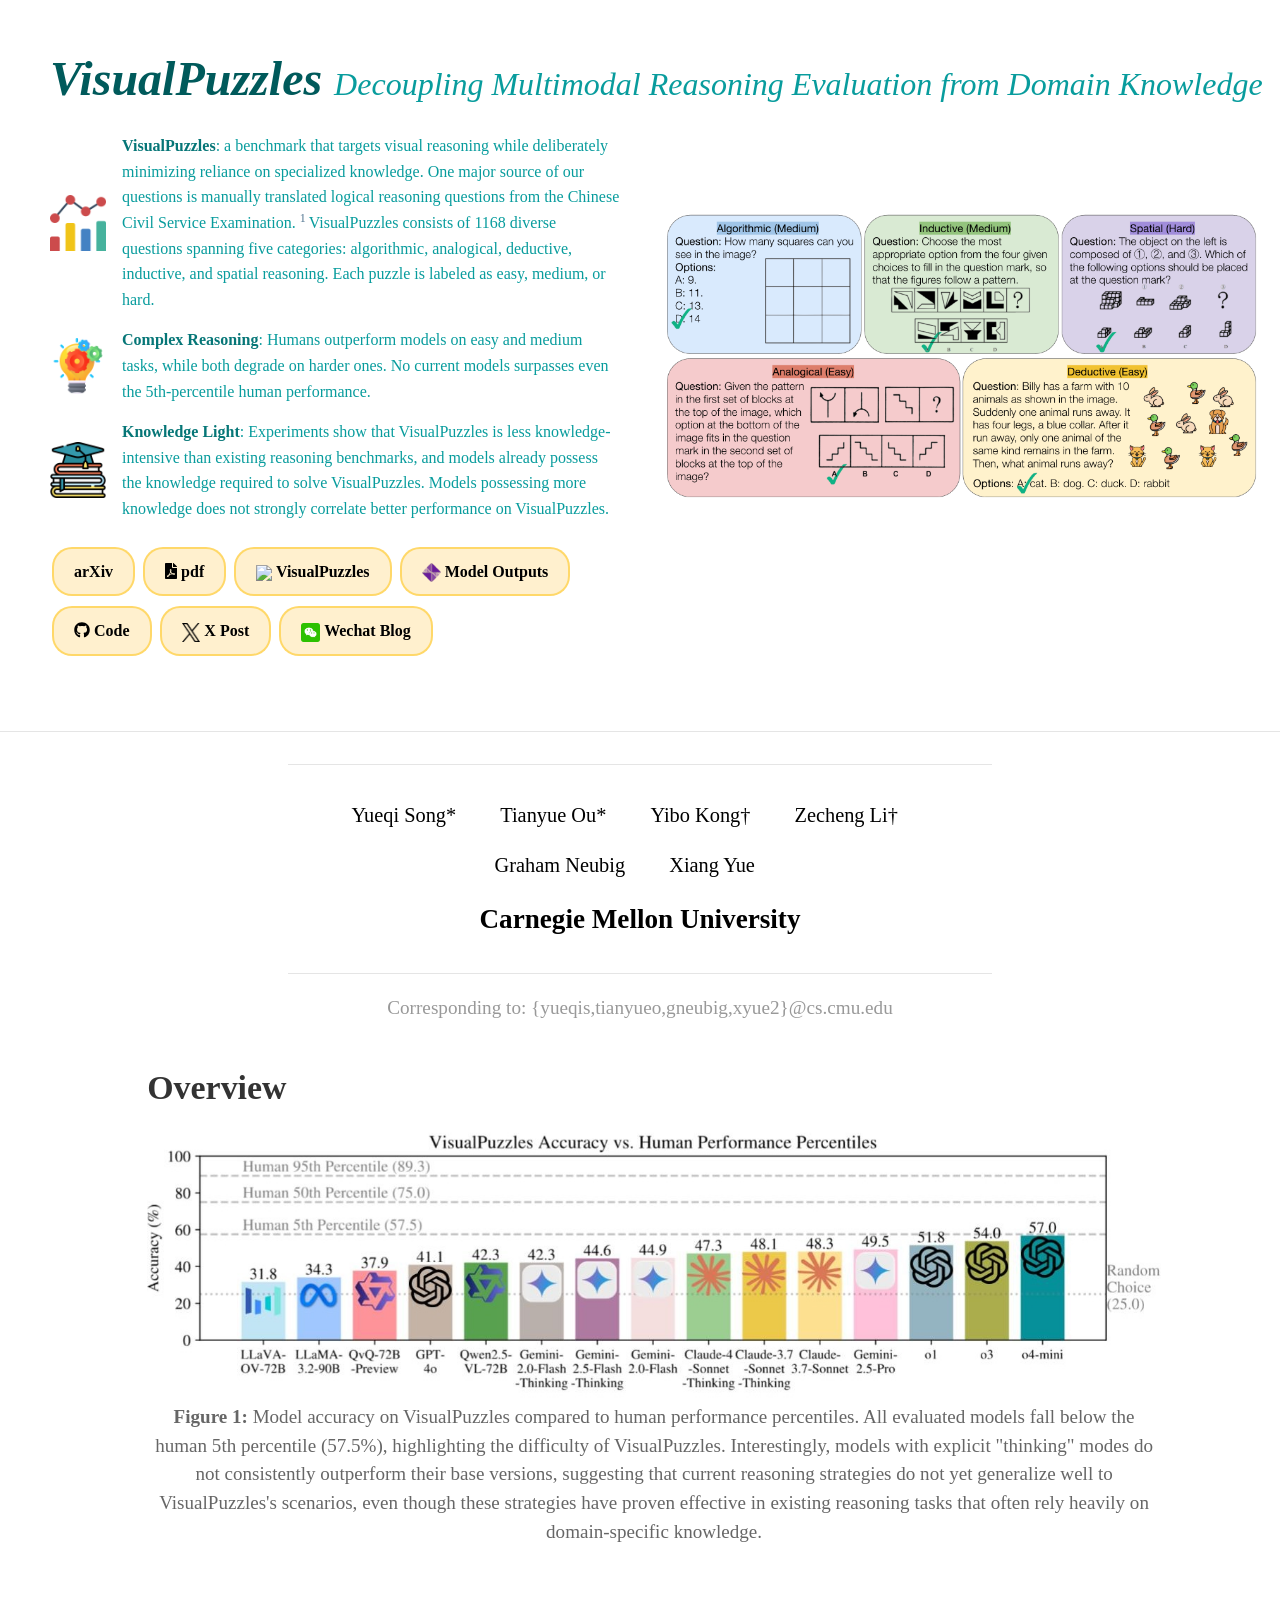
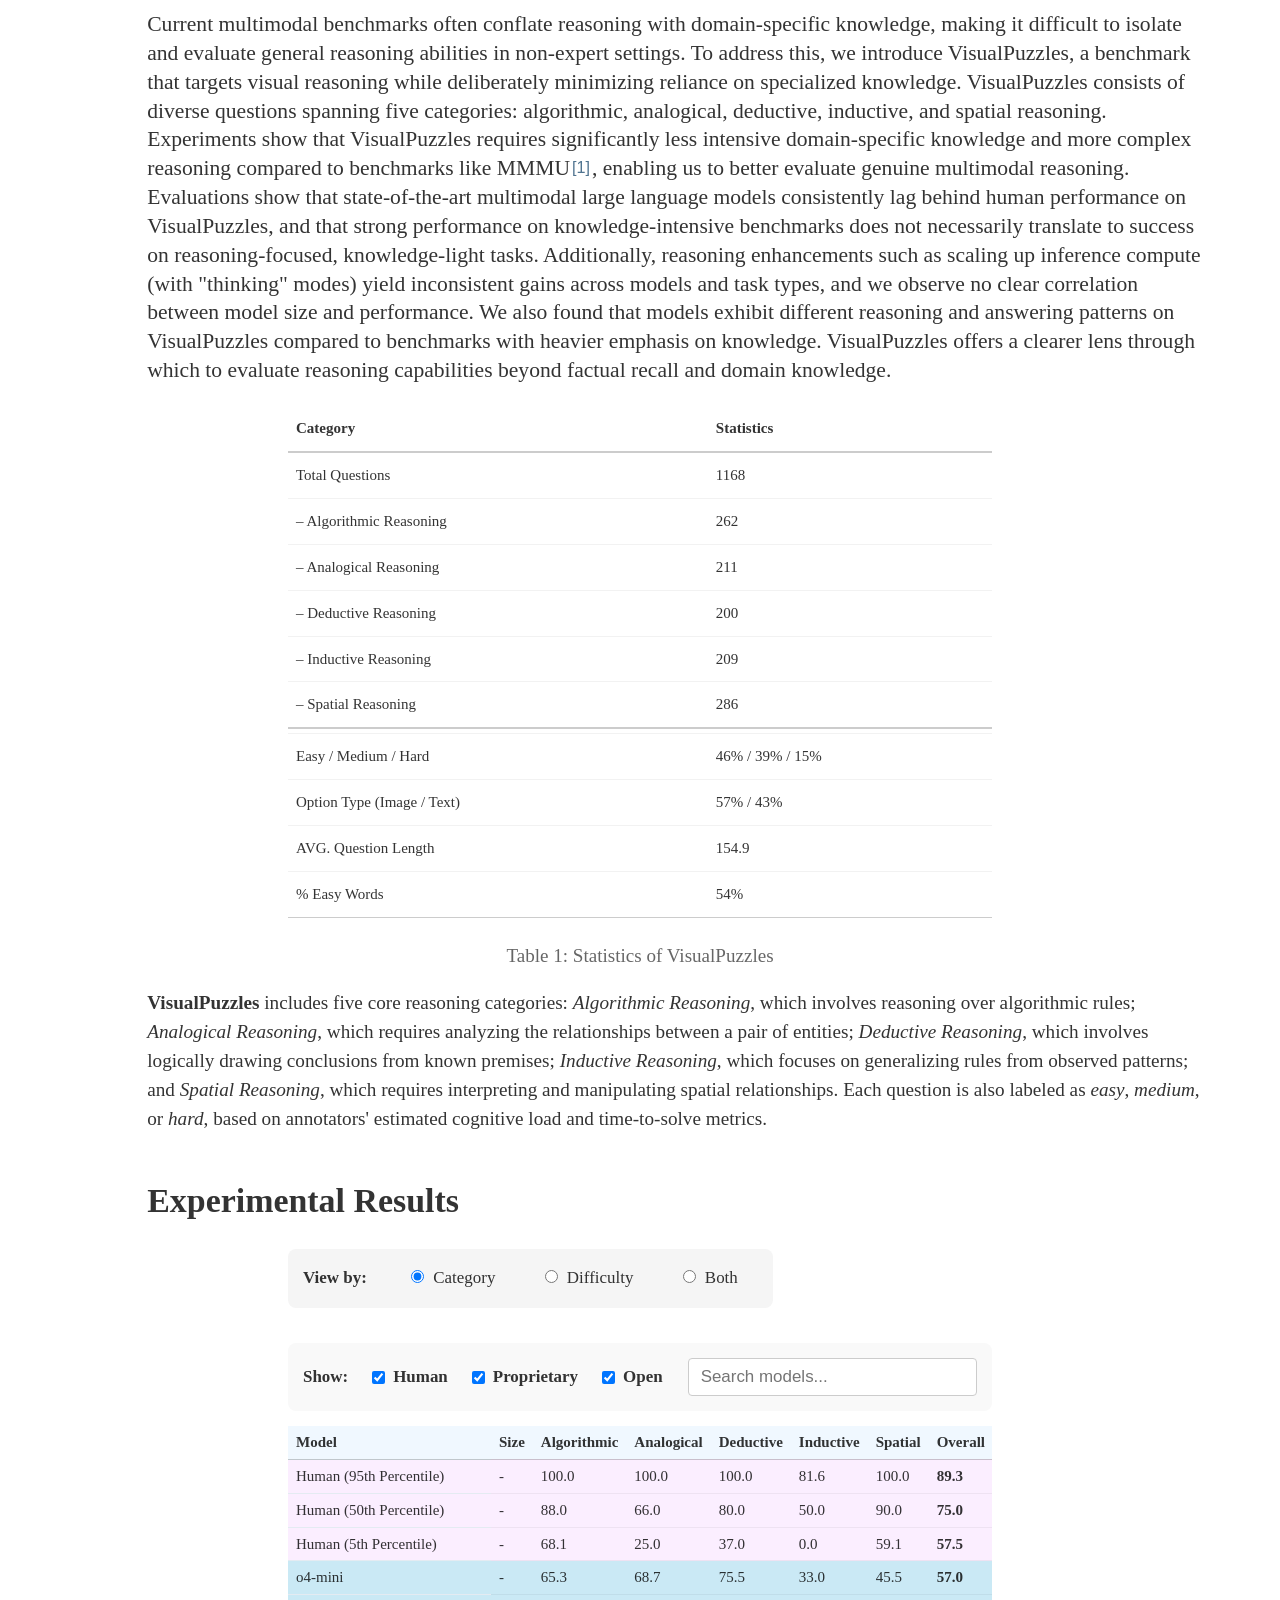
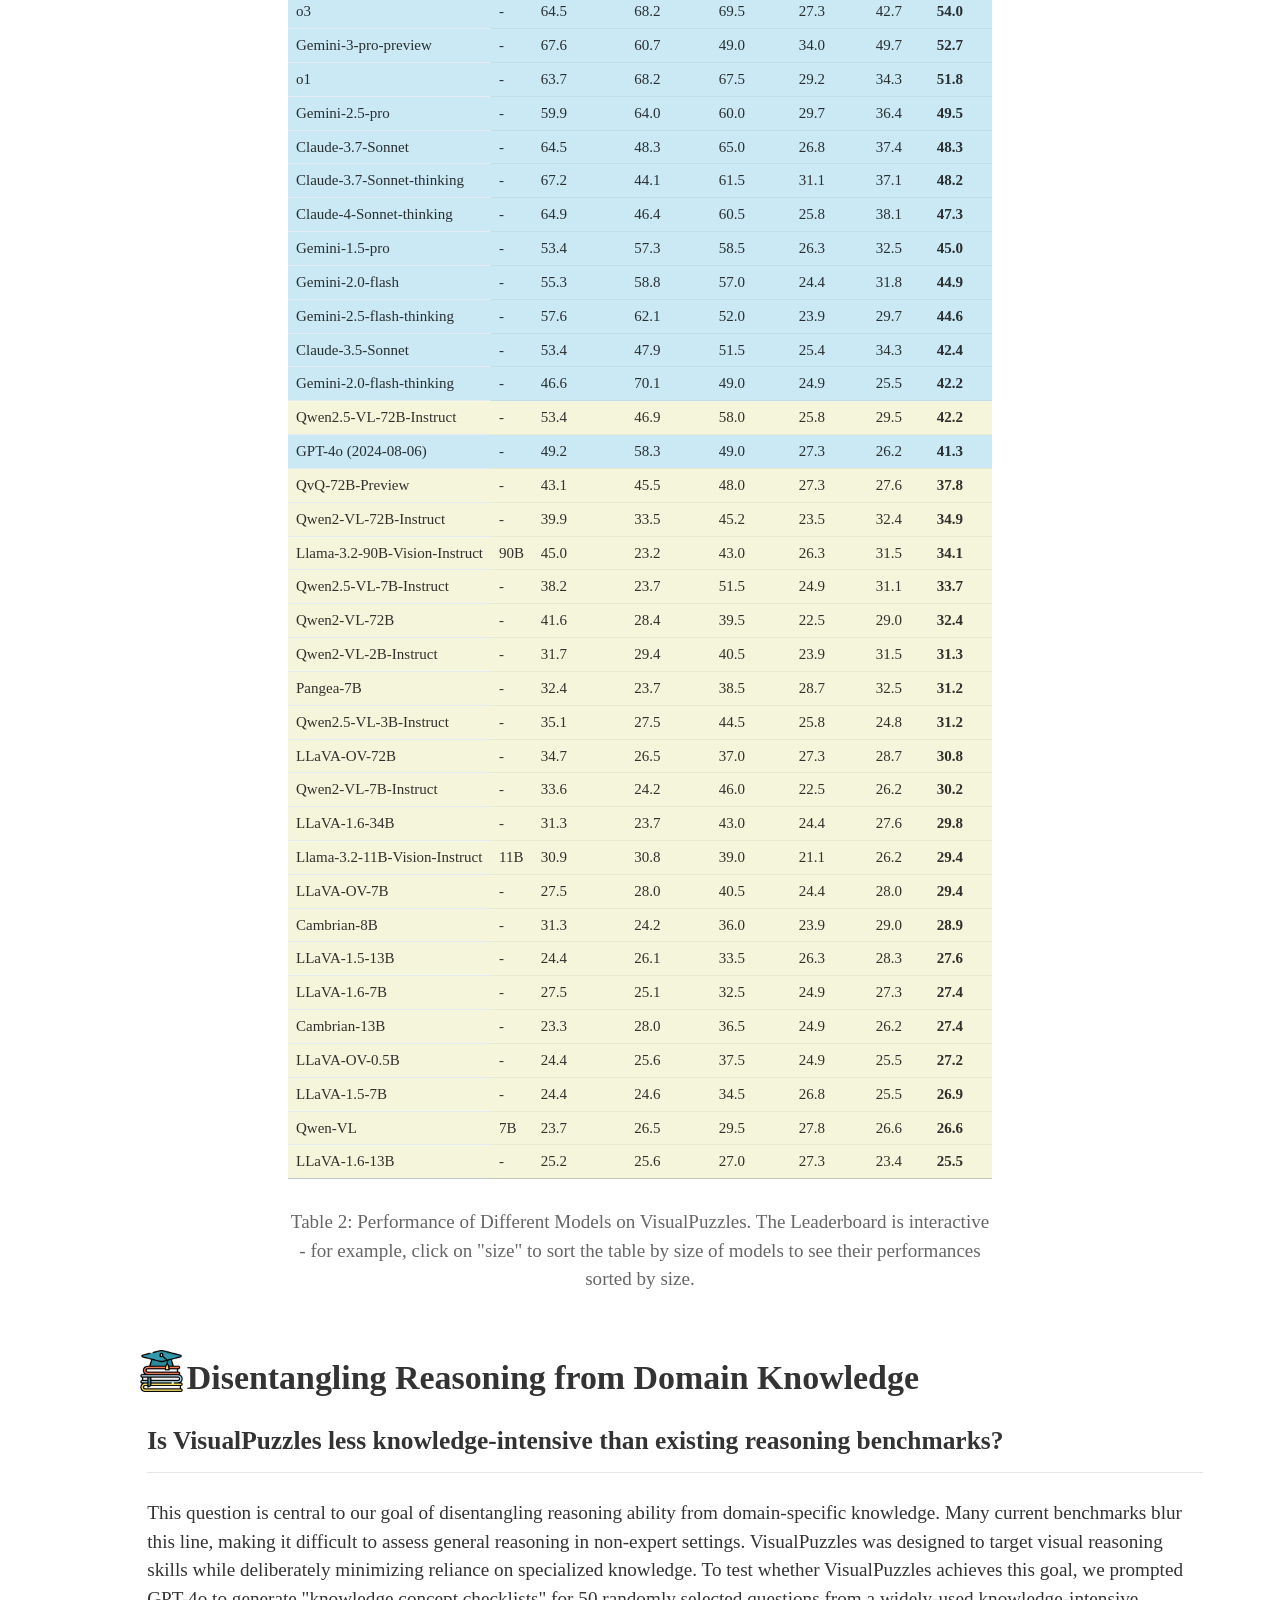
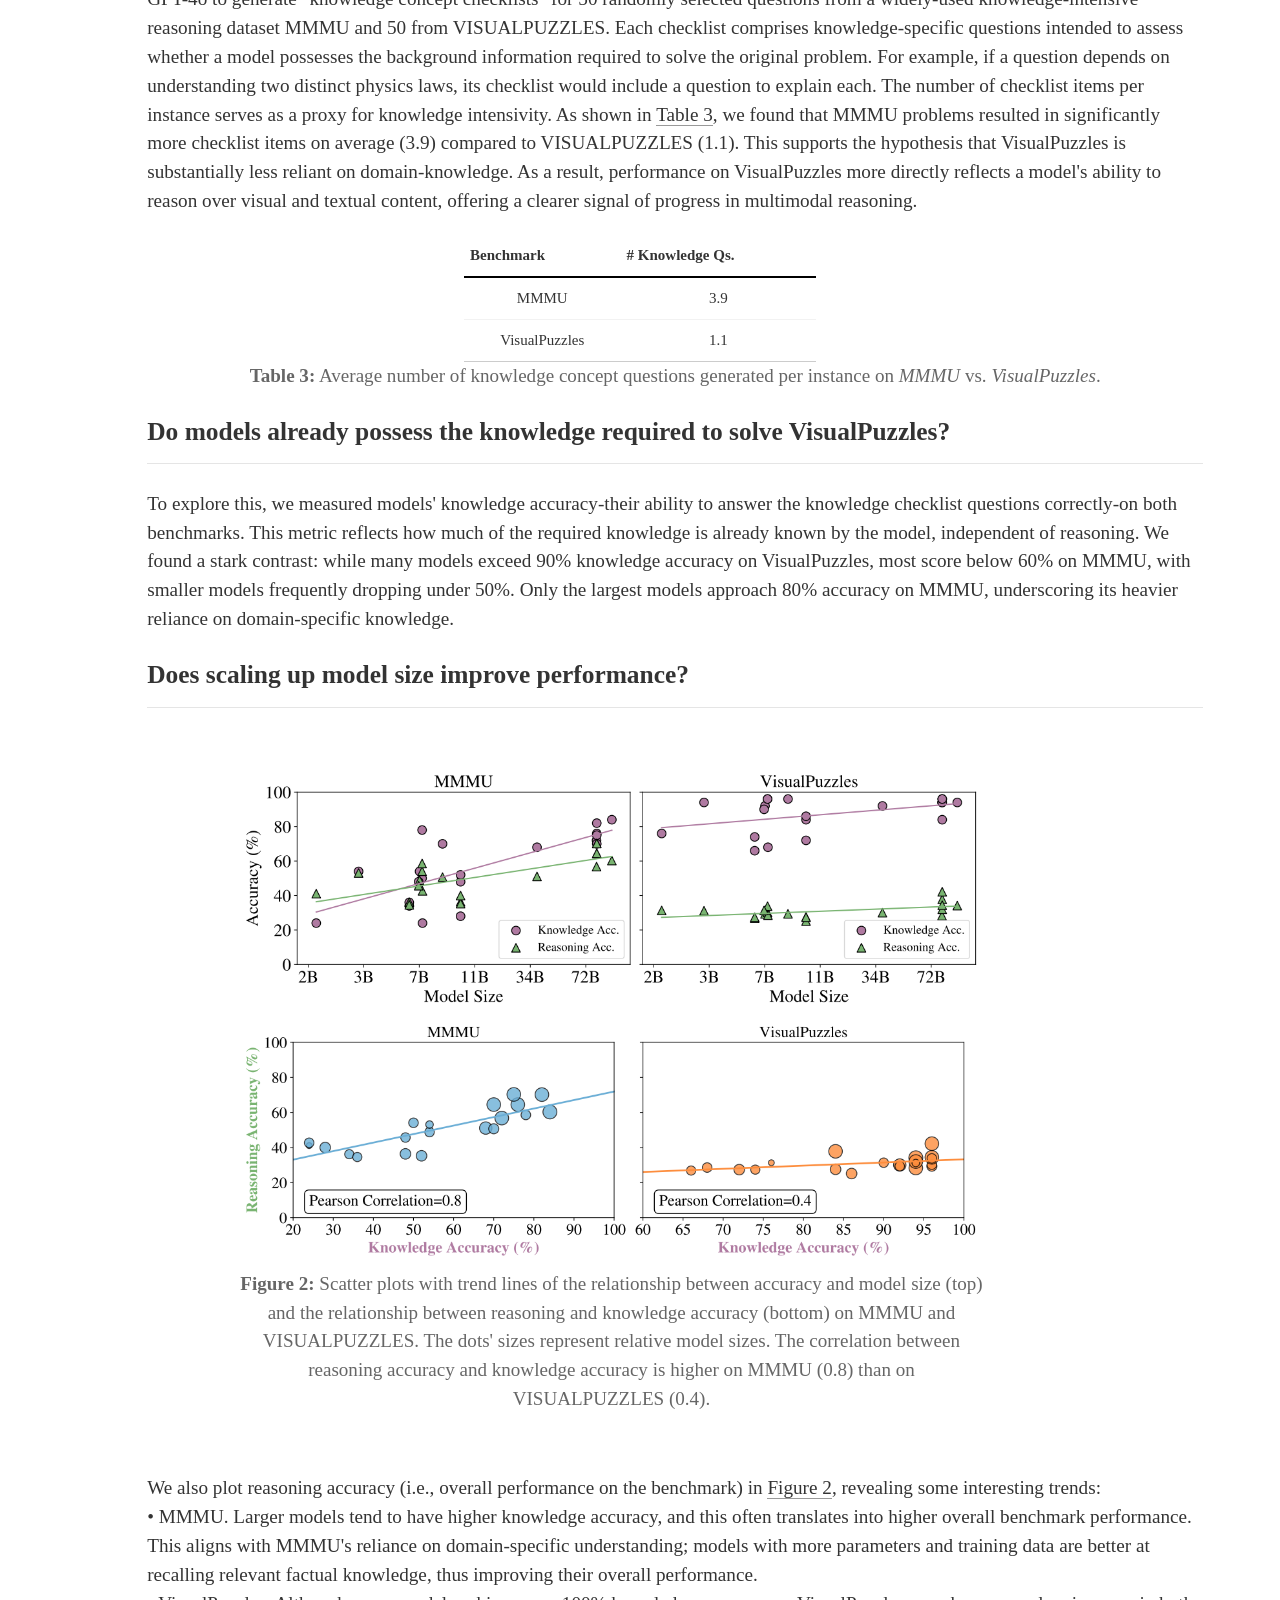
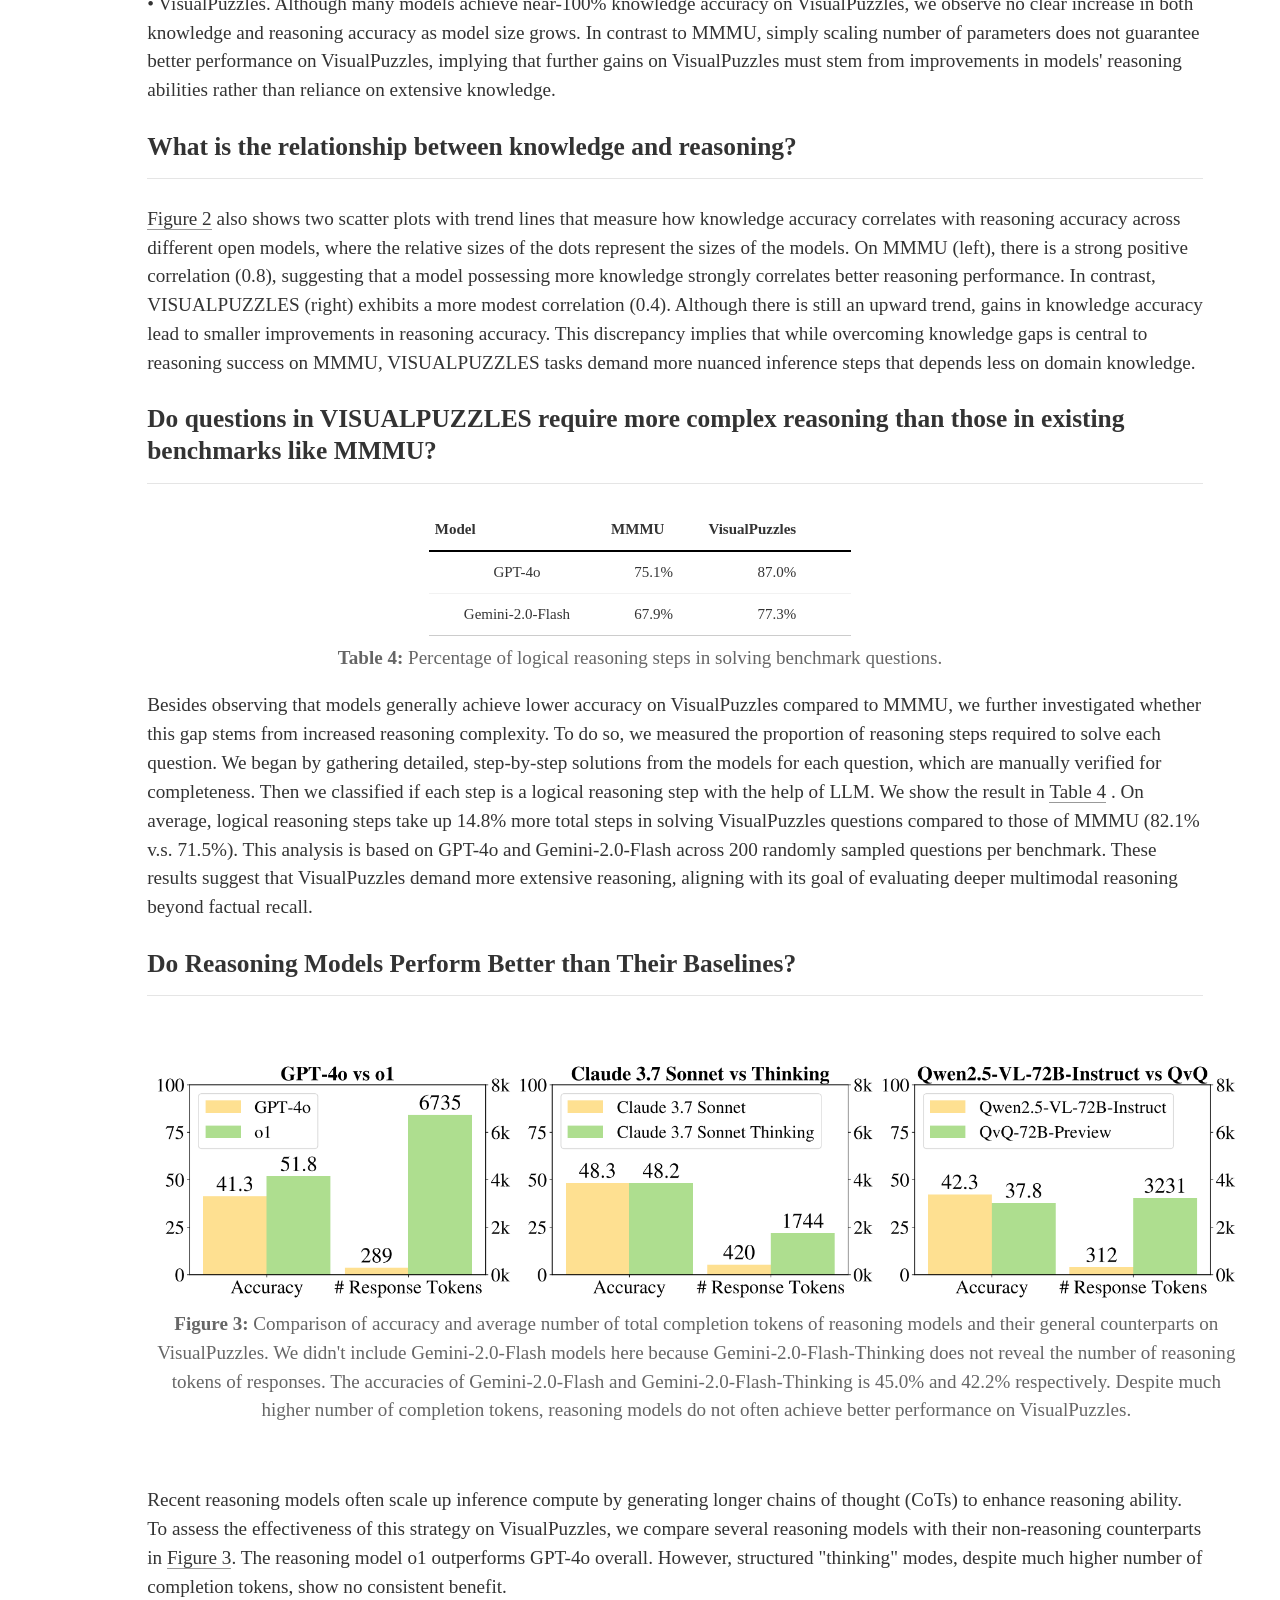
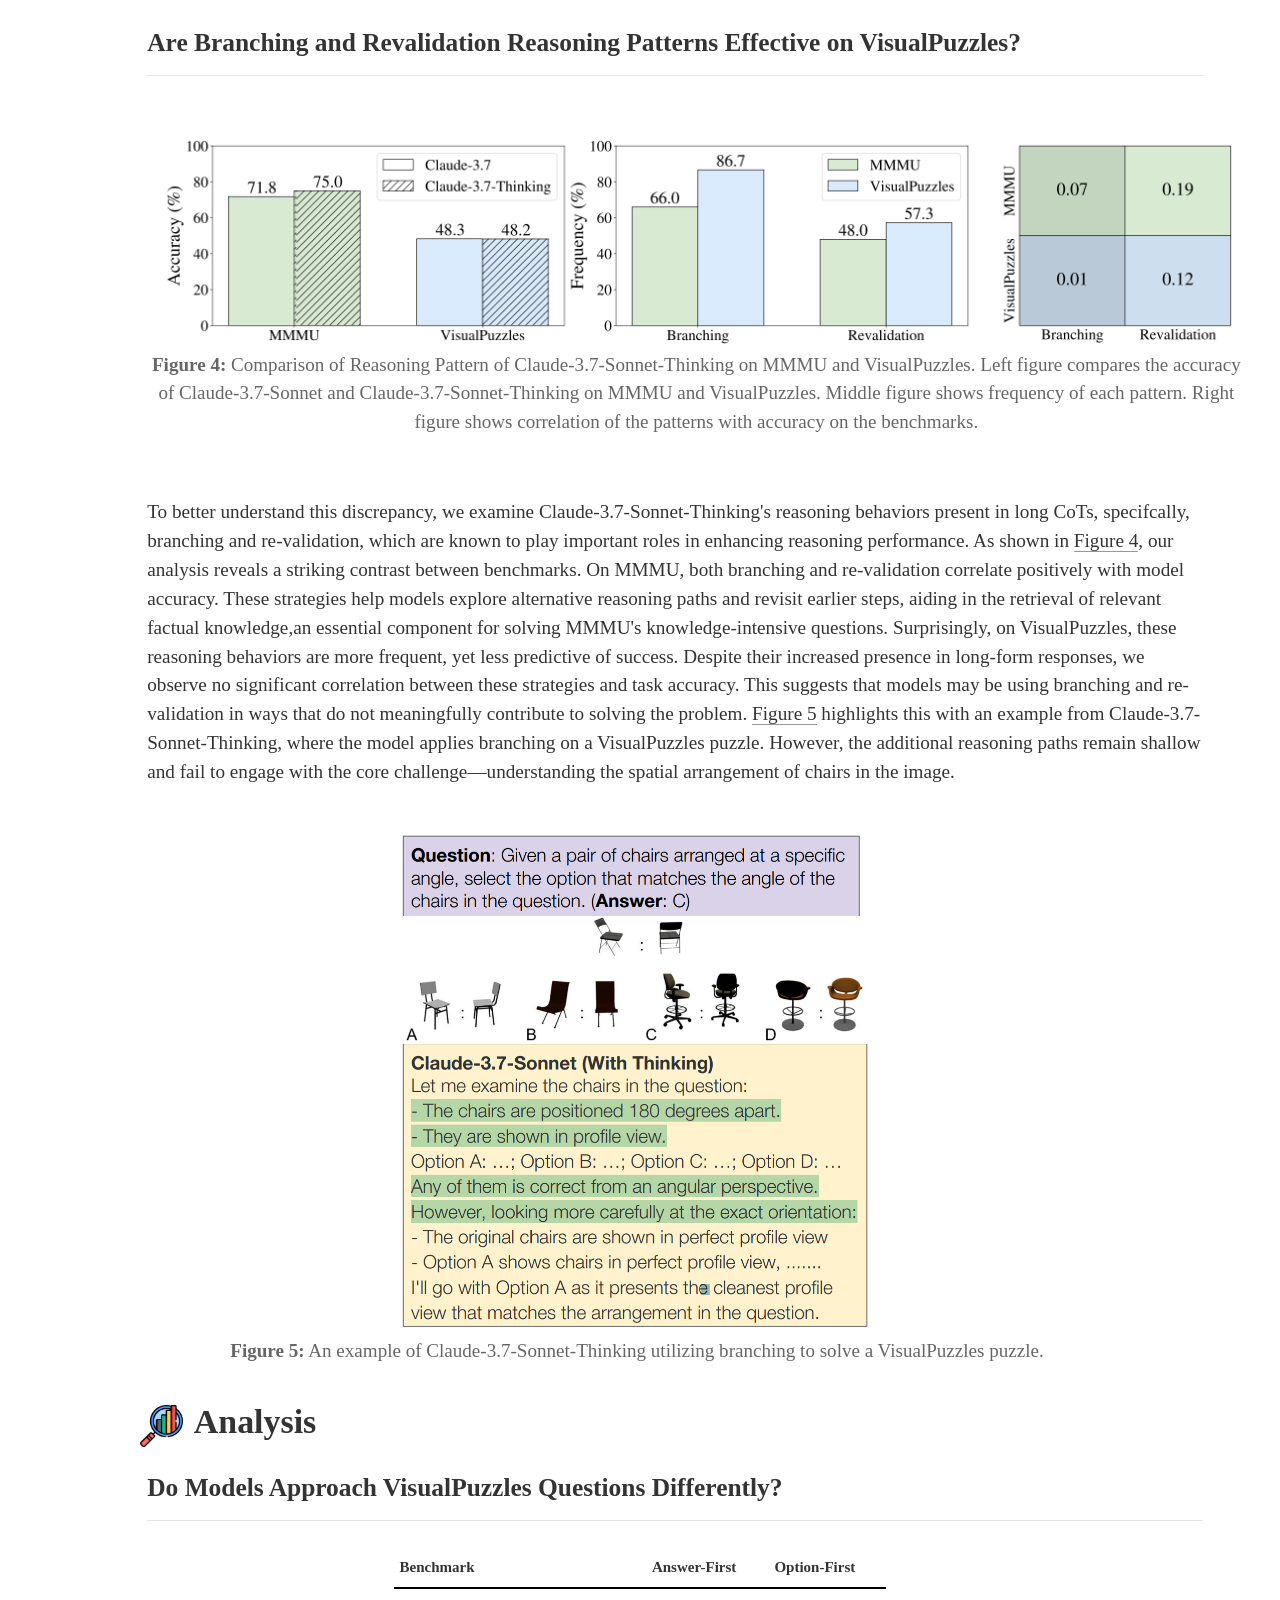
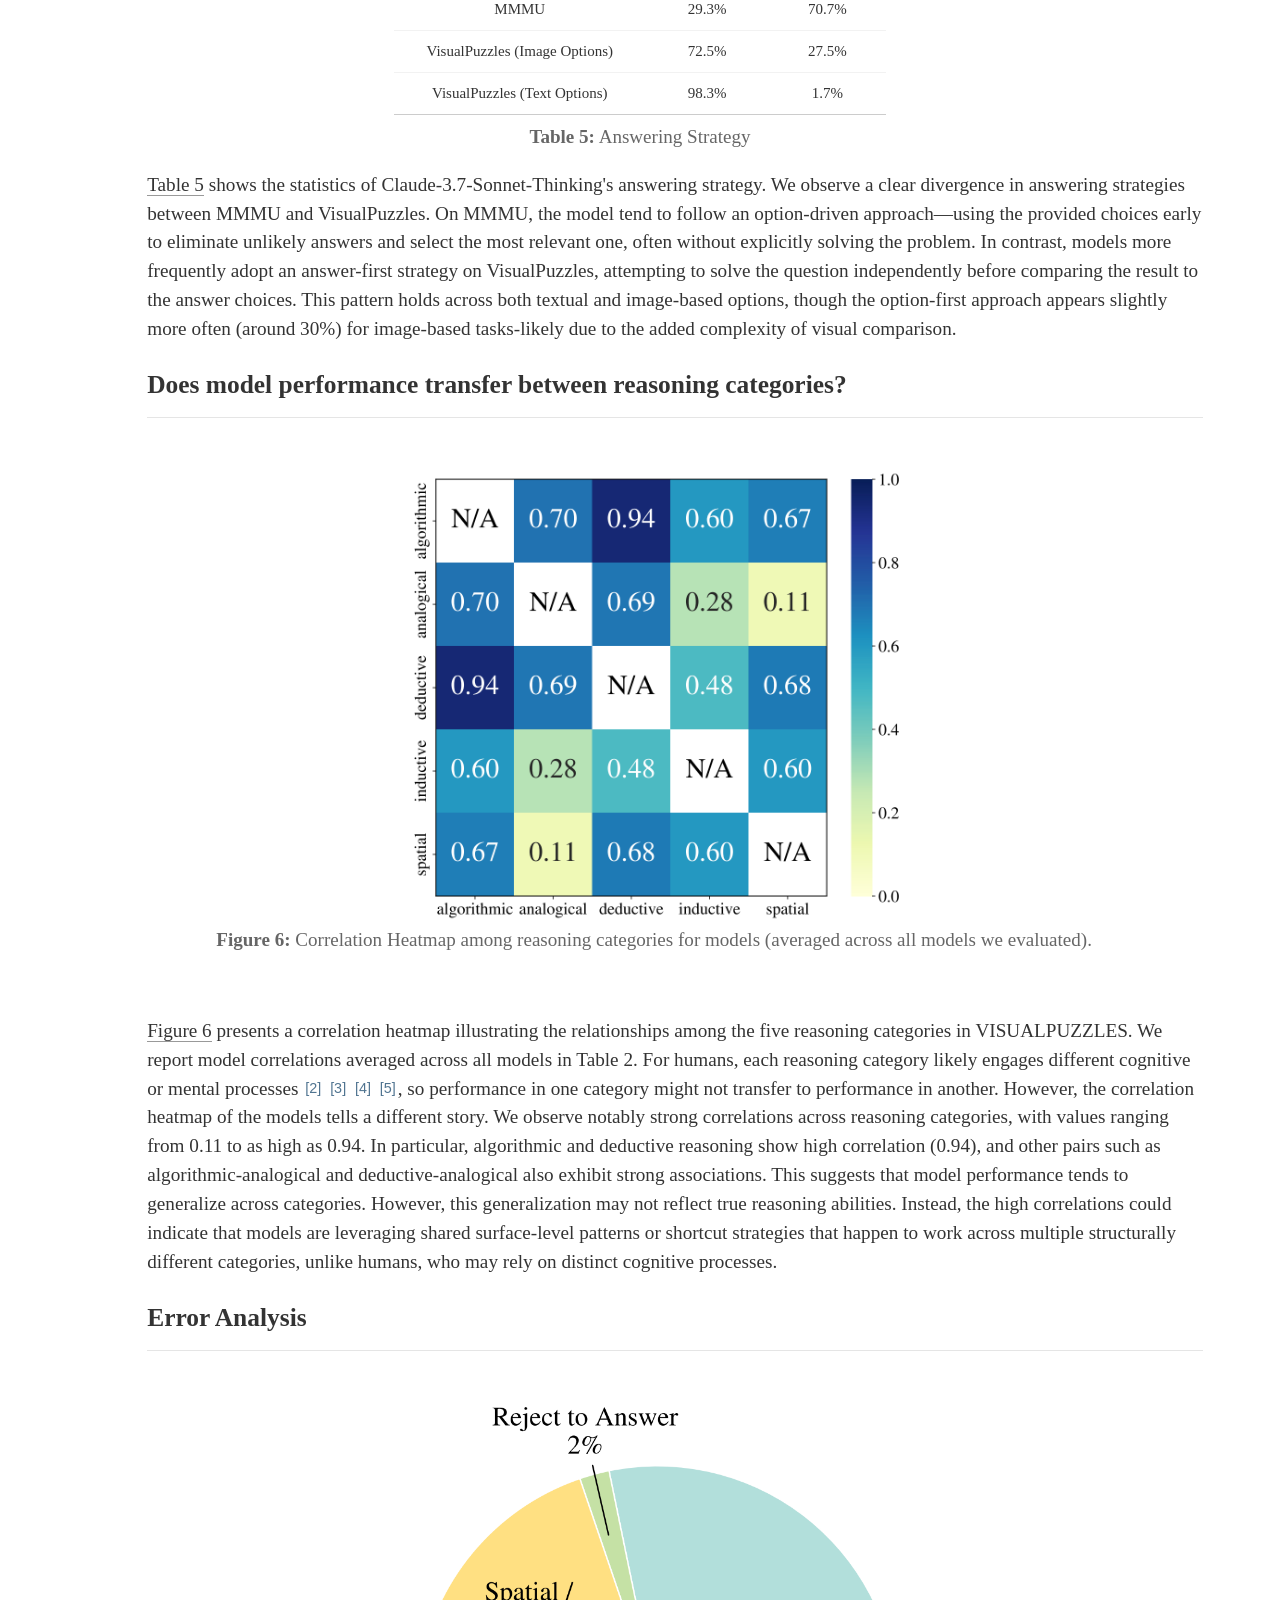
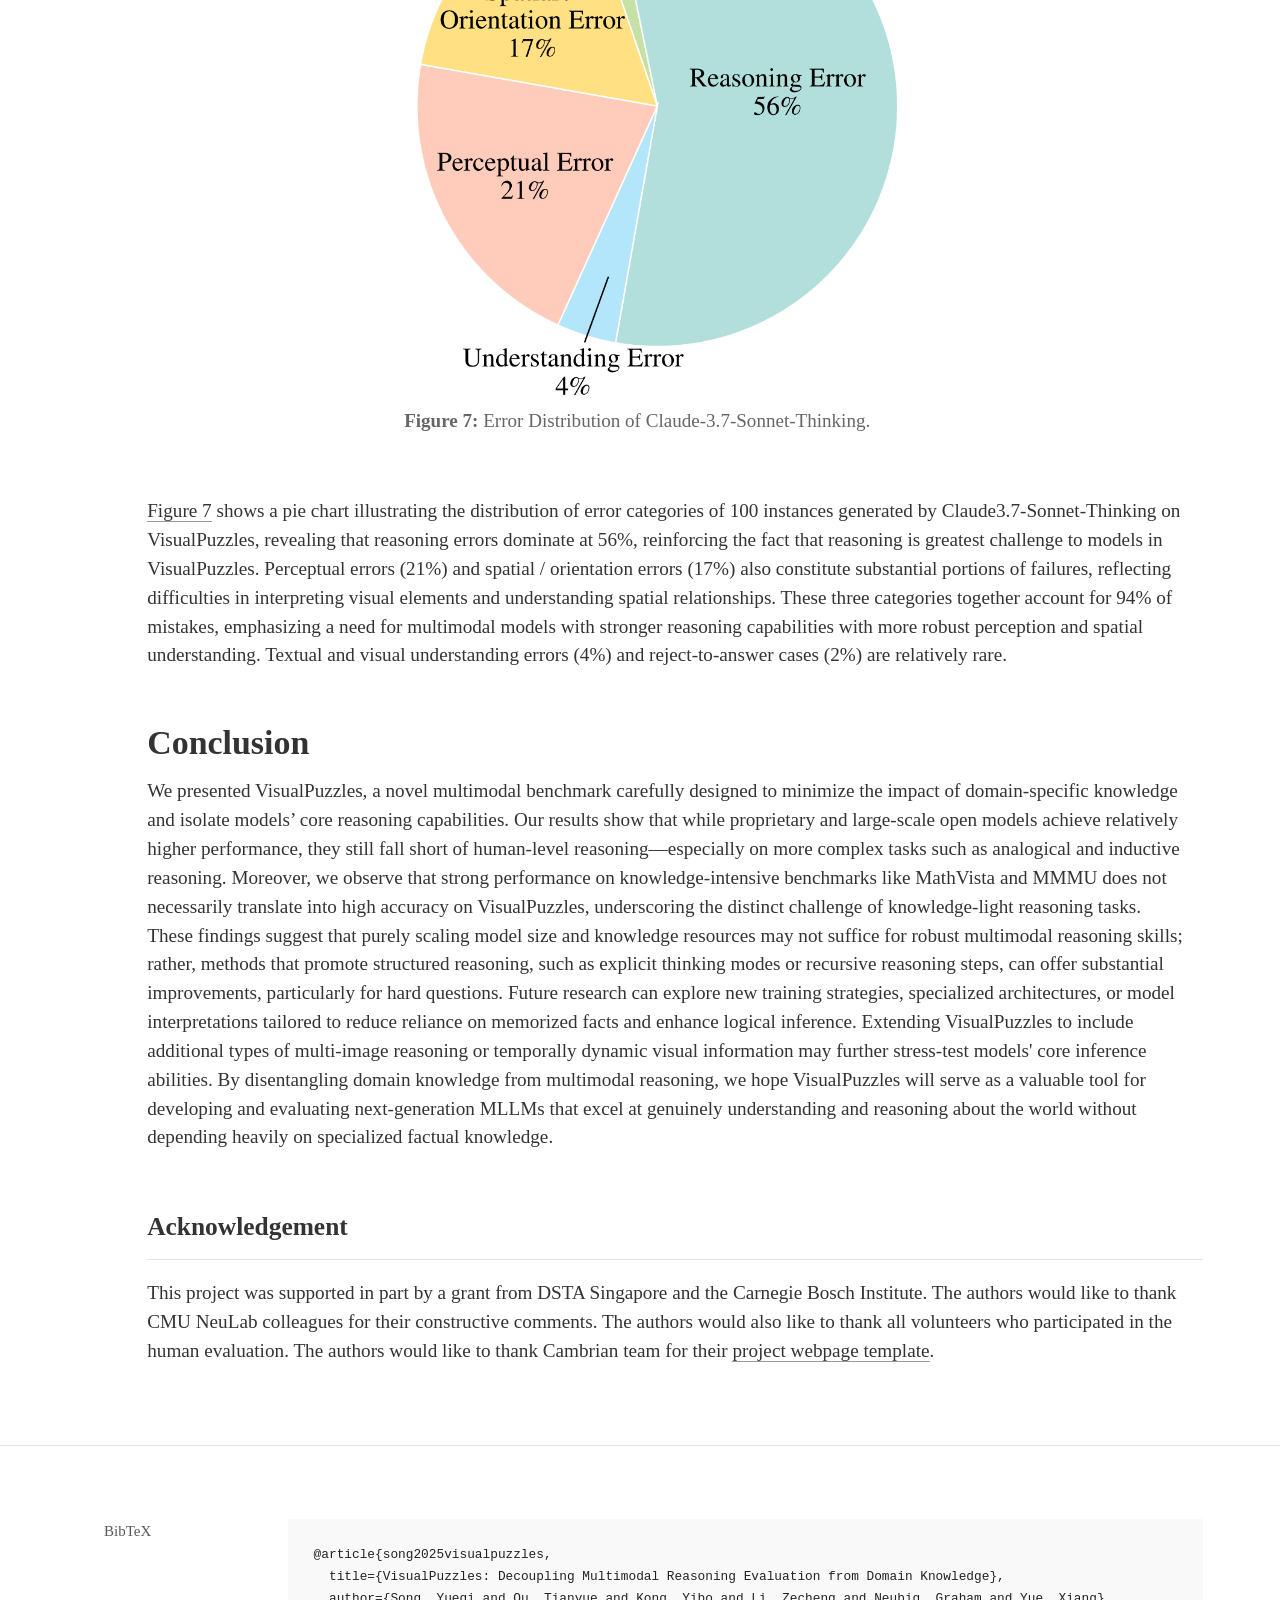
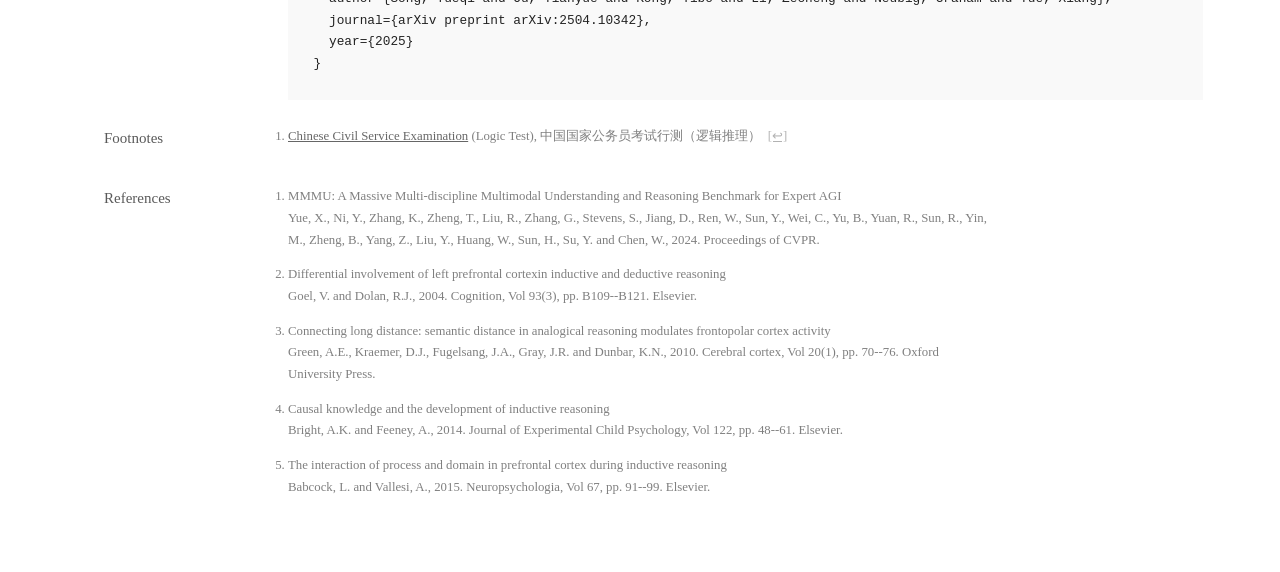
==== commit ee68cf44: "Add files via upload" ====
--- a/index.html
+++ b/index.html
@@ -255,7 +255,7 @@
         </div>
 
         <div style="overflow-x: auto;">
-        <table id="cog-table" class="table is-striped is-hoverable" style="width: 200%; background-color: #F0F8FF;">
+        <table id="cog-table" class="table is-striped is-hoverable" style="background-color: #F0F8FF;">
             <thead>
                 <tr>
                 <th>Model</th>
--- a/static/css/style.css
+++ b/static/css/style.css
@@ -1545,36 +1545,57 @@
 /* Sticky columns for table */
 #cog-table {
     position: relative;
-}
-
+    width: 100%;
+    table-layout: auto;
+}
+
+/* Adjust table width for different views */
+#cog-table.difficulty-view {
+    width: 100%;
+}
+
+#cog-table.category-view {
+    width: 100%;
+}
+
+/* Sticky Model column with width constraints */
 #cog-table th:first-child,
 #cog-table td:first-child {
     position: sticky;
     left: 0;
     z-index: 10;
+    max-width: 300px;
+    min-width: 200px;
+    width: auto;
+    white-space: nowrap;
+}
+
+/* Ensure all header cells have background color */
+#cog-table thead th {
+    background-color: #F0F8FF;
+}
+
+/* Ensure the sticky Model column header has higher z-index than scrolling content */
+#cog-table thead tr:first-child th:first-child {
+    z-index: 12;
+    background-color: #F0F8FF;
+}
+
+/* Ensure sticky column has proper background for each row type */
+#cog-table tbody tr td:first-child {
     background-color: inherit;
 }
 
-#cog-table th:nth-child(2),
-#cog-table td:nth-child(2) {
-    position: sticky;
-    left: auto;
-    z-index: 10;
-    background-color: inherit;
-}
-
-/* Calculate left position for second sticky column dynamically based on first column width */
-#cog-table td:nth-child(2) {
-    left: 200px; /* Approximate width of Model column */
-}
-
-#cog-table th:nth-child(2) {
-    left: 200px; /* Approximate width of Model column */
-}
-
-#cog-table thead th:first-child,
-#cog-table thead th:nth-child(2) {
-    z-index: 11;
+#cog-table tbody tr[data-model-type="proprietary"] td:first-child {
+    background-color: #CAE9F5;
+}
+
+#cog-table tbody tr[data-model-type="human"] td:first-child {
+    background-color: #fbeeff;
+}
+
+#cog-table tbody tr[data-model-type="open"] td:first-child {
+    background-color: #F5F5DC;
 }
 
 /* Visual grouping for Both view - add borders between category groups */
